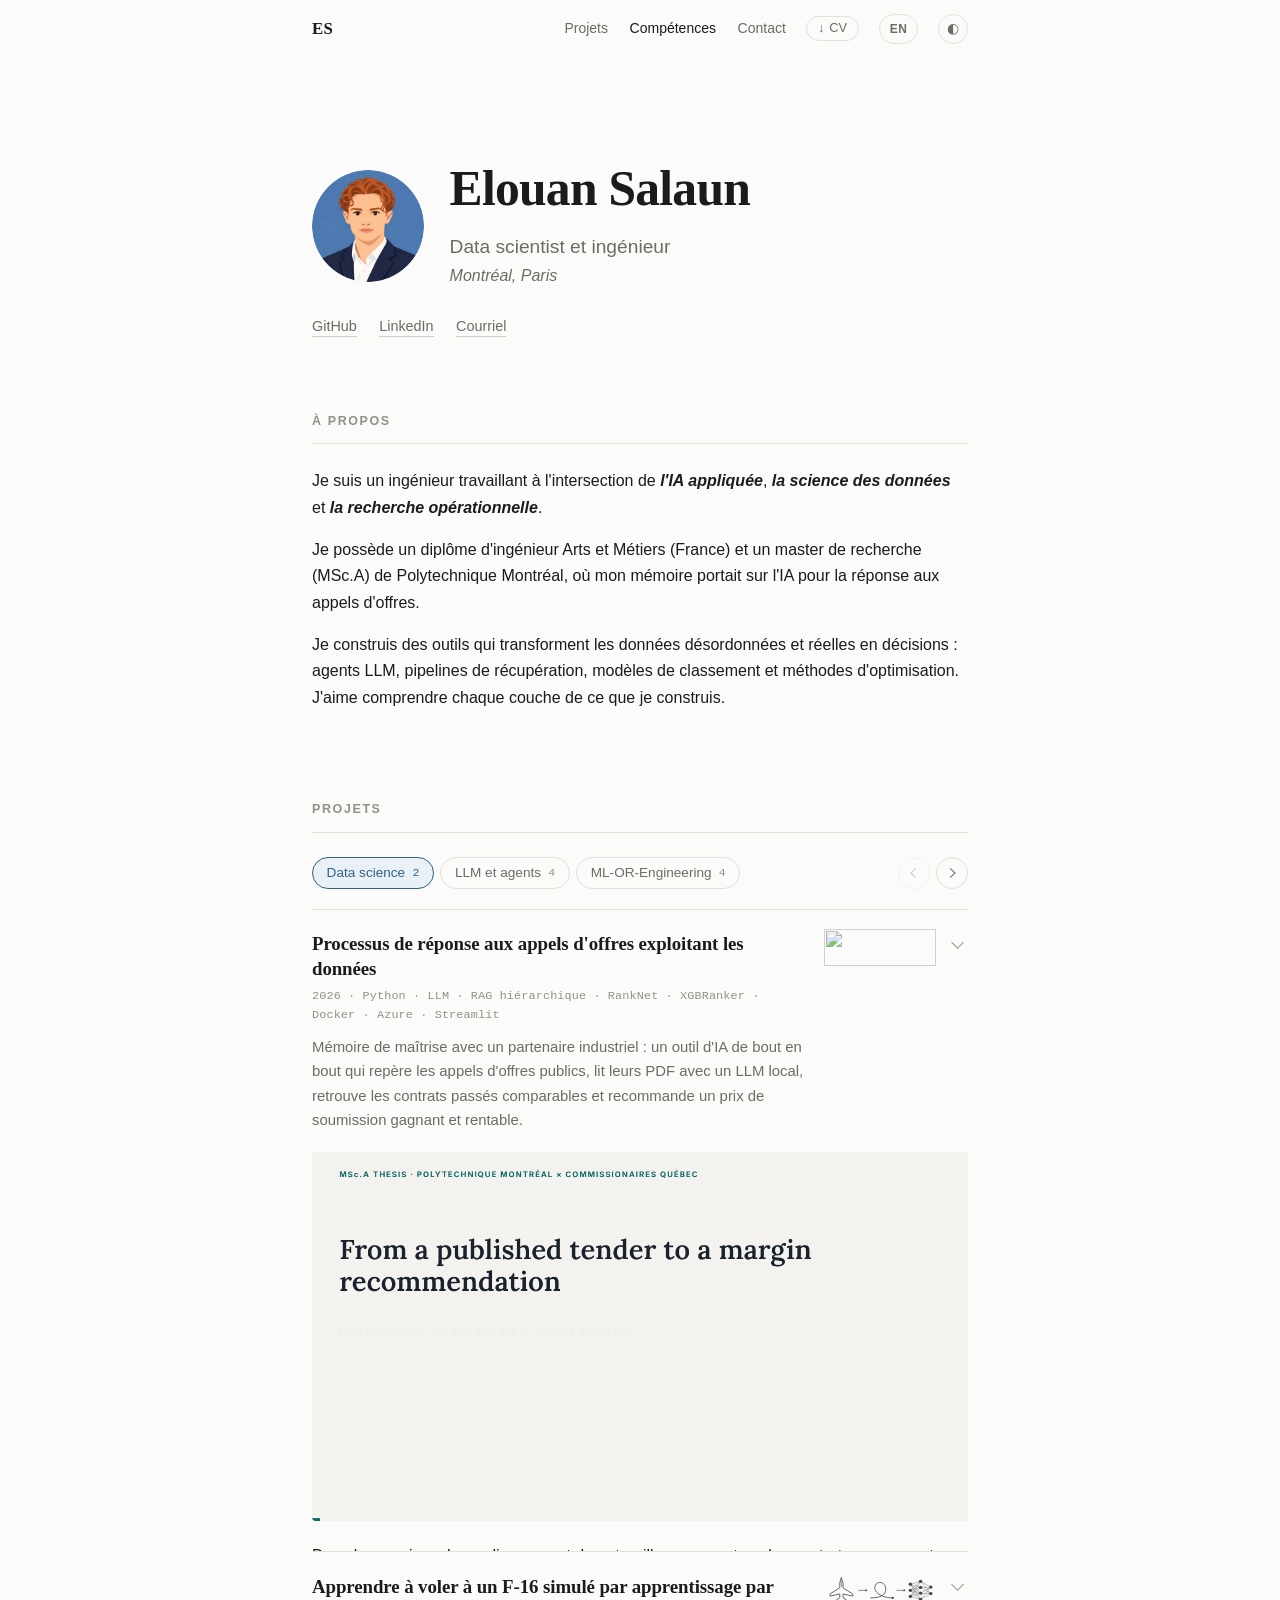
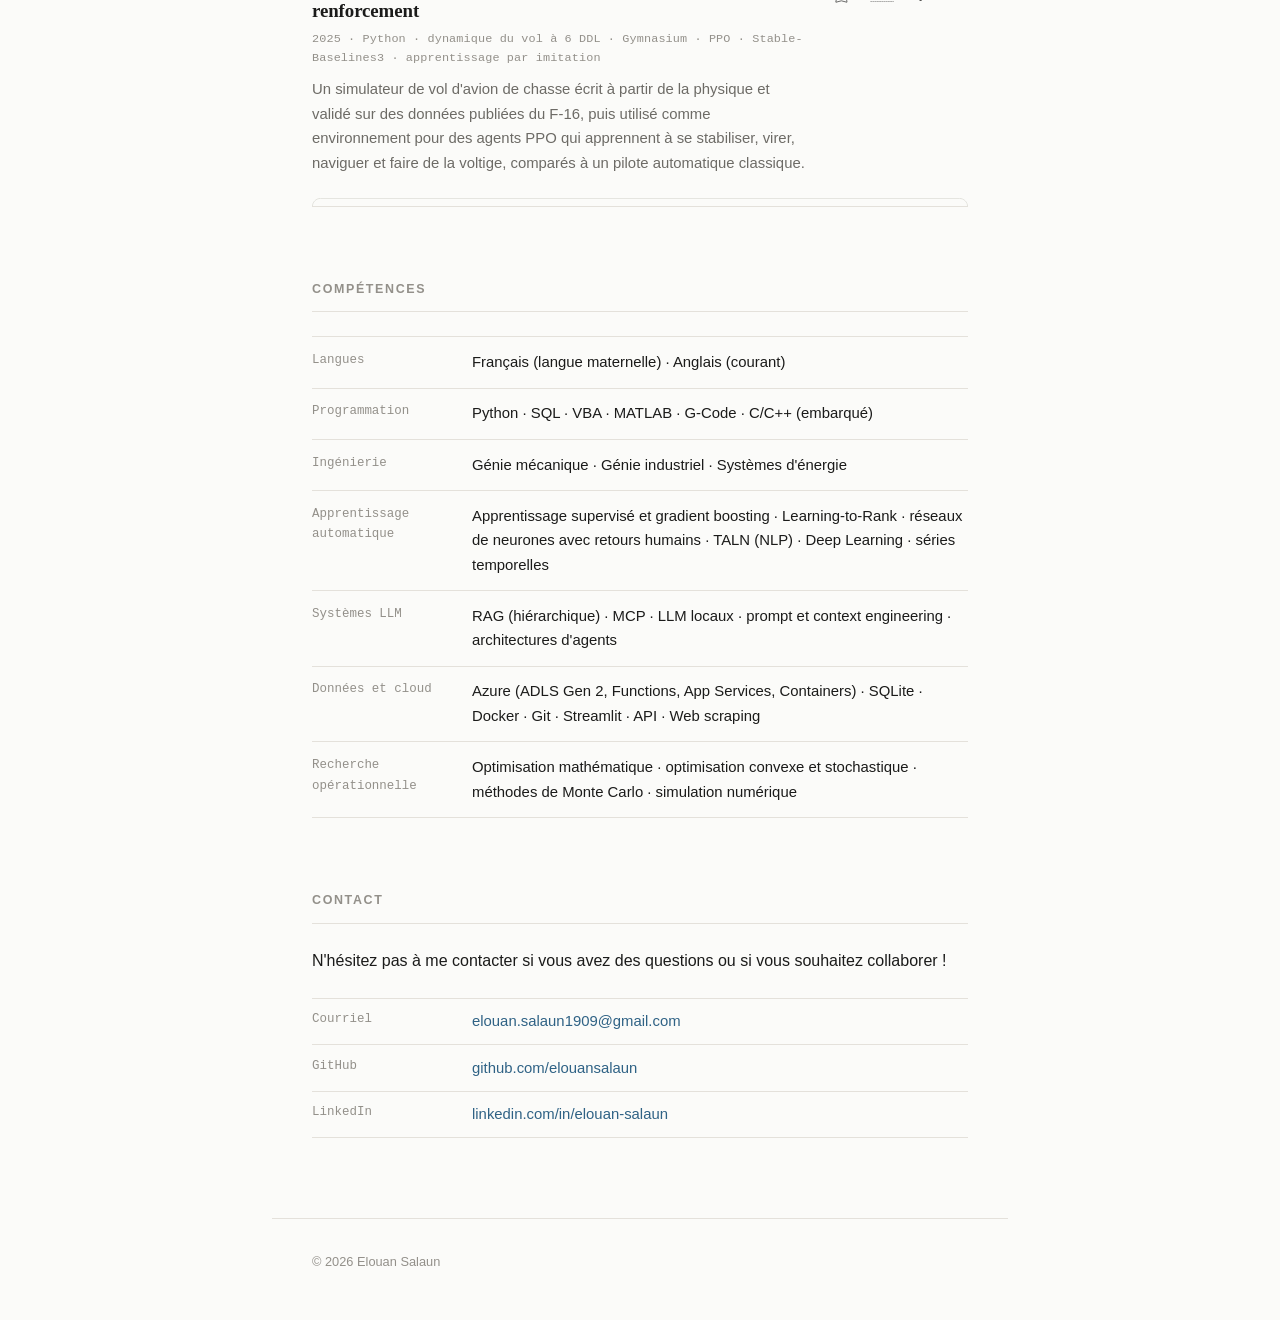
==== fr/index.html @ fec5c511 "refix visual change" ====
<!DOCTYPE html>
<html lang="fr">
<head>
<meta charset="UTF-8">
<meta name="viewport" content="width=device-width, initial-scale=1.0">
<title>Elouan Salaun — Portfolio</title>
<meta name="description" content="Portfolio d'Elouan Salaun — projets en science des données, apprentissage automatique et recherche appliquée.">
<link rel="alternate" hreflang="en" href="../">
<link rel="alternate" hreflang="fr" href="./">

<link rel="icon" href="data:image/svg+xml,<svg xmlns='http://www.w3.org/2000/svg' viewBox='0 0 100 100'><rect width='100' height='100' rx='22' fill='%231b1b1a'/><text x='50' y='68' font-family='Georgia,serif' font-size='52' fill='%23fbfbfa' text-anchor='middle'>ES</text></svg>">

<link rel="preconnect" href="https://cdn.jsdelivr.net">
<link rel="stylesheet" href="https://cdn.jsdelivr.net/npm/katex@0.16.11/dist/katex.min.css" crossorigin="anonymous">
<link rel="stylesheet" href="../assets/style.css?v=5">

<script>
  /* Runs before paint: avoids a flash of the wrong theme or of open panels. */
  document.documentElement.classList.add('js');
  try {
    var t = localStorage.getItem('theme');
    if (t) document.documentElement.setAttribute('data-theme', t);
  } catch (e) {}
</script>
</head>

<body>
<a class="skip" href="#main">Aller au contenu</a>

<header class="site-header">
  <nav class="nav" aria-label="Principale">
    <a class="nav-home" href="#top">ES</a>
    <ul class="nav-links">
      <li><a href="#projects">Projets</a></li>
      <!-- <li><a href="#education">Formation</a></li> -->
      <li><a href="#skills">Compétences</a></li>
      <li><a href="#contact">Contact</a></li>
    </ul>
    <a class="cv-button" href="../assets/CV_SALAUN_FR.pdf" download title="Download CV (PDF)">
      <span aria-hidden="true">↓</span> CV
    </a> 
    <a class="lang-switch" href="../" hreflang="en" lang="en" title="English version">EN</a>
    <button id="theme-toggle" class="theme-toggle" type="button" aria-label="Changer de thème" title="Changer de thème">
      <span aria-hidden="true">◐</span>
    </button>
  </nav>
</header>

<main id="main">

  <!-- ============================================================
       INTRO
       ============================================================ -->
  <section id="top" class="intro">
    <div class="intro-head">
      <img class="avatar" src="../assets/img/memoji-320.webp" alt="" width="160" height="160" decoding="async">
      <div>
        <h1>Elouan Salaun</h1>
        <p class="tagline">Data scientist et ingénieur</p>
        <p class="tagline" style="font-style: italic; font-size: 16px;">Montréal, Paris</p>
      </div>
    </div>
    <ul class="intro-links">
      <li><a href="https://github.com/elouansalaun">GitHub</a></li>
      <li><a href="https://www.linkedin.com/in/elouan-salaun">LinkedIn</a></li>
      <li><a href="mailto:elouan.salaun1909@gmail.com">Courriel</a></li>
      <!-- 
      <li><a href="../assets/cv.pdf">CV</a></li> -->
    </ul>
  </section>

  <!-- ============================================================
       ABOUT
       ============================================================ -->
  <section id="about" class="section">
    <h2>À propos</h2>
    <p>Je suis un ingénieur travaillant à l'intersection de <b><i>l'IA appliquée</i></b>, <b><i>la science des données</i></b> et <b><i>la recherche opérationnelle</i></b>. </p>
    <p>Je possède un diplôme d'ingénieur Arts et Métiers (France) et un master de recherche (MSc.A) de Polytechnique Montréal, où mon mémoire portait sur l'IA pour la réponse aux appels d'offres.</p>
    <p>Je construis des outils qui transforment les données désordonnées et réelles en décisions : agents LLM, pipelines de récupération, modèles de classement et méthodes d'optimisation. J'aime comprendre chaque couche de ce que je construis. </p>
  </section>

  <!-- ============================================================
       PROJECTS  —  click a card to expand it
       ------------------------------------------------------------
       To add a project, copy one <article class="project"> block and
       change: the id, the button id, the aria-controls / aria-labelledby
       pair, and the content. Inside .panel-inner you can write anything:
       paragraphs, <figure> with images, inline SVG schemes, tables and
       LaTeX ( $$ ... $$ for display, \( ... \) inline ).
       ============================================================ -->
  <section id="projects" class="section">
    <h2>Projets</h2>

    <div class="cats">
      <div class="cat-bar">
        <div class="cat-tabs" role="tablist" aria-label="Catégories de projets">
          <button class="cat-tab" id="cat-data-tab" type="button" role="tab" aria-selected="true" aria-controls="cat-data">Data science <span class="cat-count">2</span></button>
          <button class="cat-tab" id="cat-llm-tab" type="button" role="tab" aria-selected="false" aria-controls="cat-llm">LLM et agents <span class="cat-count">4</span></button>
          <button class="cat-tab" id="cat-eng-tab" type="button" role="tab" aria-selected="false" aria-controls="cat-eng">ML-OR-Engineering <span class="cat-count">4</span></button>
        </div>
        <button class="cat-arrow cat-prev" type="button" aria-label="Catégorie précédente"><span aria-hidden="true"></span></button>
        <button class="cat-arrow cat-next" type="button" aria-label="Catégorie suivante"><span aria-hidden="true"></span></button>
      </div>

      <div class="cat-track">

        <!-- ==================== CATEGORY: DATA SCIENCE ==================== -->
        <div class="cat-slide" id="cat-data" role="tabpanel" aria-labelledby="cat-data-tab">
          <p class="cat-label">Data science</p>

          <!-- ---------- PROJECT 1 ---------- -->
          <article class="project" id="p-forecasting">
            <h3 class="project-heading">
              <button class="project-head" id="p-forecasting-btn" type="button"
                      aria-expanded="false" aria-controls="p-forecasting-panel">
                <span class="project-name">Processus de réponse aux appels d'offres exploitant les données</span>
                <span class="project-meta">2026 · Python · LLM · RAG hiérarchique · RankNet · XGBRanker · Docker · Azure · Streamlit</span>
                <span class="project-summary">Mémoire de maîtrise avec un partenaire industriel : un outil d'IA de bout en bout qui repère les appels d'offres publics, lit leurs PDF avec un LLM local, retrouve les contrats passés comparables et recommande un prix de soumission gagnant et rentable.</span>
                <img class="project-icon" src="../assets/img/icon_project_MSc.svg" alt="" aria-hidden="true">
                <span class="chevron" aria-hidden="true"></span>
              </button>
            </h3>

            <img class="project-preview" src="../assets/img/MSc/thesis_schematic.gif" alt="Schéma animé de l'outil de réponse aux appels d'offres du mémoire : les cinq modules — surveiller, lire, comparer, fixer le prix, afficher — autour d'une même base de données." width="1200" height="675" loading="lazy" decoding="async">

            <div class="panel" id="p-forecasting-panel" role="region" aria-labelledby="p-forecasting-btn">
              <div class="panel-inner">

                <div class="rk">

                  <div class="rk-top">
                    <p>Dans les services de gardiennage et de patrouille, presque tous les contrats se gagnent par appel d'offres public ; pourtant, les soumissions étaient chiffrées de mémoire alors que le marché publie presque tout ce qu'il faut pour faire mieux. Pour ma maîtrise à Polytechnique Montréal, avec une entreprise québécoise de premier plan en services de sécurité, j'ai conçu, développé et évalué un <strong>outil d'aide à la décision de bout en bout</strong> : il repère l'appel d'offres, lit son devis de 100 à 200 pages, retrouve les contrats passés comparables et recommande la marge la plus élevée qui permet encore de gagner.</p>
                  </div>

                  <div class="rk-sec">
                    <span class="rk-eyebrow">01 — Fonctionnement</span>
                    <div class="rk-col">
                      <h4>Cinq modules autour d'une base de données partagée</h4>
                      <p>Chaque module lit ou écrit dans une base unique couvrant janvier 2015 à mars 2026. Les modules sont enchaînés : une erreur d'extraction se propage jusqu'au prix recommandé, c'est pourquoi chacun est validé séparément.</p>
                    </div>

                    <div class="rk-blocks">
                      <div class="rk-block">
                        <div class="rk-nb">01</div>
                        <div>
                          <h5>Surveiller</h5>
                          <p>Extraire les données du système électronique d'appel d'offres du Québec (SEAO) et relier chaque nouvel appel d'offres à ses versions passées par résolution d'entités, pour repérer les renouvellements avant leur annonce.</p>
                        </div>
                      </div>
                      <div class="rk-block">
                        <div class="rk-nb">02</div>
                        <div>
                          <h5>Lire</h5>
                          <p>Un RAG hiérarchique et un LLM local transforment le PDF du devis en exigences structurées (uniformes, équipements, véhicules), puis en scores en dollars.</p>
                        </div>
                      </div>
                      <div class="rk-block">
                        <div class="rk-nb">03</div>
                        <div>
                          <h5>Comparer</h5>
                          <p>Un score de similarité dont les poids sont appris à partir d'environ 300 classements réalisés par un expert en soumissions.</p>
                        </div>
                      </div>
                      <div class="rk-block">
                        <div class="rk-nb">04</div>
                        <div>
                          <h5>Chiffrer</h5>
                          <p>Classer une grille de marges candidates au lieu d'en prédire une seule par régression, pour que le modèle optimise ce qui compte pour l'entreprise.</p>
                        </div>
                      </div>
                      <div class="rk-block">
                        <div class="rk-nb">05</div>
                        <div>
                          <h5>Afficher</h5>
                          <p>Une application Streamlit pour les responsables des soumissions : opportunités, analyse des contrats, profils des concurrents et marge recommandée.</p>
                        </div>
                      </div>
                    </div>

                    <figure>
                      <div class="rk-frame">
                        <svg viewBox="0 0 940 330" role="img" aria-label="Un PDF d'appel d'offres est analysé par PyMuPDF en une structure étiquetée, transformée en arbre de segments hiérarchiques, interrogée avec BM25 et un filtre hiérarchique, puis transmise avec un schéma JSON au modèle de langage Ministral, dont la sortie JSON est appariée à un dictionnaire de coûts avec spaCy pour produire des scores de ressources.">
                          <defs>
                            <marker id="tb-b" viewBox="0 0 10 10" refX="9" refY="5" markerWidth="7" markerHeight="7" orient="auto-start-reverse">
                              <path d="M0,0 L10,5 L0,10 z" fill="currentColor"/>
                            </marker>
                            <marker id="tb-bh" viewBox="0 0 10 10" refX="9" refY="5" markerWidth="7" markerHeight="7" orient="auto-start-reverse">
                              <path d="M0,0 L10,5 L0,10 z" fill="var(--hedge)"/>
                            </marker>
                          </defs>

                          <g font-family="IBM Plex Mono, monospace">
                            <rect x="10" y="86" width="150" height="60" rx="2" fill="none" stroke="currentColor" stroke-width="1.2" opacity=".9"/>
                            <text x="86" y="110" text-anchor="middle" fill="currentColor" font-size="11.5">PDF du devis</text>
                            <text x="86" y="128" text-anchor="middle" fill="currentColor" font-size="10" opacity=".65">clauses · addenda</text>

                            <rect x="170" y="86" width="175" height="60" rx="2" fill="none" stroke="currentColor" stroke-width="1.2"/>
                            <text x="258" y="110" text-anchor="middle" fill="currentColor" font-size="11.5">analyse PyMuPDF</text>
                            <text x="258" y="128" text-anchor="middle" fill="currentColor" font-size="10" opacity=".65">titres · listes · texte</text>
                          </g>

                          <!-- hierarchical chunk tree -->
                          <rect x="364" y="52" width="164" height="128" rx="3" fill="none" stroke="currentColor" stroke-width="1" stroke-dasharray="4 3" opacity=".55"/>
                          <text x="446" y="44" text-anchor="middle" font-family="Source Sans 3, sans-serif" font-size="11" fill="currentColor" opacity=".6">segments hiérarchiques</text>
                          <g stroke="currentColor" stroke-width="1.1" opacity=".5" fill="none">
                            <path d="M446,84 L404,112"/><path d="M446,84 L488,112"/>
                            <path d="M404,124 L382,152"/><path d="M404,124 L426,152"/>
                            <path d="M488,124 L488,152"/>
                          </g>
                          <g fill="currentColor">
                            <rect x="424" y="72" width="44" height="12" rx="2" opacity=".8"/>
                            <rect x="384" y="112" width="40" height="12" rx="2" opacity=".6"/>
                            <rect x="468" y="112" width="40" height="12" rx="2" opacity=".6"/>
                            <rect x="366" y="152" width="32" height="12" rx="2" opacity=".38"/>
                            <rect x="410" y="152" width="32" height="12" rx="2" opacity=".38"/>
                            <rect x="472" y="152" width="32" height="12" rx="2" opacity=".38"/>
                          </g>

                          <g font-family="IBM Plex Mono, monospace">
                            <rect x="560" y="80" width="164" height="72" rx="2" fill="none" stroke="currentColor" stroke-width="1.5"/>
                            <text x="642" y="104" text-anchor="middle" fill="currentColor" font-size="11.5">recherche BM25</text>
                            <text x="642" y="122" text-anchor="middle" fill="currentColor" font-size="10" opacity=".65">creuse + lexique sécurité</text>
                            <text x="642" y="138" text-anchor="middle" fill="currentColor" font-size="10" opacity=".65">filtre hiérarchique</text>

                            <rect x="756" y="80" width="164" height="72" rx="2" fill="none" stroke="currentColor" stroke-width="2"/>
                            <text x="838" y="104" text-anchor="middle" fill="currentColor" font-size="11.5">Ministral-3-14B</text>
                            <text x="838" y="122" text-anchor="middle" fill="currentColor" font-size="10" opacity=".65">règles d'extraction</text>
                            <text x="838" y="138" text-anchor="middle" fill="currentColor" font-size="10" opacity=".65">+ schéma JSON</text>
                          </g>

                          <g stroke="currentColor" stroke-width="1.4" fill="none" opacity=".6" marker-end="url(#tb-b)">
                            <line x1="160" y1="116" x2="170" y2="116"/>
                            <line x1="345" y1="116" x2="365" y2="116"/>
                            <line x1="528" y1="116" x2="556" y2="116"/>
                            <line x1="724" y1="116" x2="752" y2="116"/>
                          </g>
                          <text x="642" y="66" text-anchor="middle" font-family="Source Sans 3, sans-serif" font-size="10.5" fill="currentColor" opacity=".55">une requête par attribut</text>

                          <!-- output row, right to left -->
                          <g font-family="IBM Plex Mono, monospace">
                            <rect x="756" y="212" width="164" height="64" rx="2" fill="none" stroke="var(--hedge)" stroke-width="1.5"/>
                            <text x="838" y="236" text-anchor="middle" fill="var(--hedge)" font-size="11.5">fiche JSON</text>
                            <text x="838" y="254" text-anchor="middle" fill="var(--hedge)" font-size="10" opacity=".85">uniformes · équipements</text>
                            <text x="838" y="268" text-anchor="middle" fill="var(--hedge)" font-size="10" opacity=".85">véhicules</text>

                            <rect x="504" y="212" width="196" height="64" rx="2" fill="none" stroke="var(--hedge)" stroke-width="1.2"/>
                            <text x="602" y="236" text-anchor="middle" fill="var(--hedge)" font-size="11.5">dictionnaire de coûts</text>
                            <text x="602" y="254" text-anchor="middle" fill="var(--hedge)" font-size="10" opacity=".85">spaCy exact / partiel</text>
                            <text x="602" y="268" text-anchor="middle" fill="var(--hedge)" font-size="10" opacity=".85">appariement d'entités</text>

                            <rect x="252" y="212" width="196" height="64" rx="2" fill="none" stroke="var(--hedge)" stroke-width="2.2"/>
                            <text x="350" y="240" text-anchor="middle" fill="var(--hedge)" font-size="12">scores de ressources</text>
                            <text x="350" y="260" text-anchor="middle" fill="var(--hedge)" font-size="10" opacity=".85">$ par catégorie, par contrat</text>
                          </g>
                          <g stroke="var(--hedge)" stroke-width="1.5" fill="none" marker-end="url(#tb-bh)">
                            <path d="M838,152 L838,208"/>
                            <line x1="752" y1="244" x2="704" y2="244"/>
                            <line x1="500" y1="244" x2="452" y2="244"/>
                          </g>
                          <text x="252" y="300" font-family="Source Sans 3, sans-serif" font-size="11" fill="currentColor" opacity=".55">→ devient une variable d'entrée des modules 3 et 4</text>
                        </svg>
                      </div>
                      <figcaption><b>Le pipeline d'extraction (module 2).</b> La structure du document est conservée lors de la segmentation, la recherche est lexicale et spécialisée, et le LLM répond dans un schéma JSON fixe ; un dictionnaire de coûts transforme ensuite le texte en nombres comparables.</figcaption>
                    </figure>
                  </div>

                  <div class="rk-sec">
                    <span class="rk-eyebrow">02 — Compétences</span>
                    <ul class="rk-plain">
                      <li><b>LLM et RAG.</b> Recherche hiérarchique dans des PDF de contrats : analyse de la mise en page avec PyMuPDF, segmentation par section, BM25 avec un vocabulaire propre à la sécurité, et extraction JSON contrainte par schéma par un LLM quantifié <em>local</em> (Ministral-3-14B), pour que les documents confidentiels ne quittent jamais l'entreprise.</li>
                      <li><b>Apprentissage à partir de retours humains.</b> Un petit réseau de neurones entraîné avec une perte par paires RankNet sur des classements d'experts, pour apprendre ce que signifie « contrat comparable ».</li>
                      <li><b>Learning to Rank.</b> La fixation du prix reformulée comme le classement de marges candidates avec XGBRanker (objectif par paires, NDCG), mieux adapté que la régression à une perte métier asymétrique et à un petit volume de données.</li>
                      <li><b>TALN et résolution d'entités.</b> Appariement spaCy avec un dictionnaire de coûts ; Levenshtein et SequenceMatcher pour relier des contrats rédigés différemment à chaque fois.</li>
                      <li><b>Ingénierie des données et déploiement.</b> Extraction web avec Selenium, une base de données partagée, Streamlit, Docker sur Azure (ADLS Gen2).</li>
                      <li><b>Recherche appliquée.</b> Design Research Methodology, refonte des processus en BPMN avec les responsables des soumissions du partenaire, évaluation chronologique sans fuite de données.</li>
                    </ul>
                  </div>

                  <div class="rk-sec">
                    <span class="rk-eyebrow">03 — Résultats</span>
                    <ul class="rk-plain">
                      <li><b>87 % de précision / 98 % de rappel</b> pour l'extraction RAG, sur 50 contrats annotés.</li>
                      <li><b>92 % de concordance</b> pour relier 60 appels d'offres de 2025 à leurs contrats passés.</li>
                      <li><b>Taux de victoire de 40 % contre 15 %</b> pour les prix fixés par l'entreprise, et <b>3,52 M$ contre 2,17 M$</b> de gains projetés (+62 %), en leave-one-out chronologique sur 54 appels d'offres.</li>
                      <li>Sur une seconde série de 57 appels d'offres, classé <b>premier dans 59 %</b> des cas et dans le <b>top trois dans 83 %</b>.</li>
                    </ul>

                    <figure>
                      <div class="rk-frame">
                        <svg viewBox="0 0 940 330" role="img" aria-label="Deux panneaux de barres pour les mêmes cinq modèles. En taux de victoire, la régression et le modèle learning-to-rank atteignent tous deux 40 % contre 15 % pour la référence du secteur. En gains projetés, le modèle learning-to-rank atteint 3,52 millions de dollars, bien au-dessus de la régression à 1,59 et de la référence du secteur à 2,17.">
                          <g stroke="currentColor" opacity=".12" stroke-width="1">
                            <line x1="227.8" y1="56" x2="227.8" y2="292"/>
                            <line x1="285.6" y1="56" x2="285.6" y2="292"/>
                            <line x1="343.3" y1="56" x2="343.3" y2="292"/>
                            <line x1="401.1" y1="56" x2="401.1" y2="292"/>
                            <line x1="655.0" y1="56" x2="655.0" y2="292"/>
                            <line x1="730.0" y1="56" x2="730.0" y2="292"/>
                            <line x1="805.0" y1="56" x2="805.0" y2="292"/>
                          </g>
                          <line x1="170" y1="56" x2="170" y2="292" stroke="currentColor" opacity=".45" stroke-width="1.2"/>
                          <line x1="580" y1="56" x2="580" y2="292" stroke="currentColor" opacity=".45" stroke-width="1.2"/>

                          <g font-family="Source Sans 3, sans-serif" font-size="12" fill="currentColor" opacity=".7">
                            <text x="170" y="40">taux de victoire</text>
                            <text x="580" y="40">gains projetés, M$ sur la période de test</text>
                          </g>

                          <text x="150" y="77" text-anchor="end" font-family="Source Sans 3, sans-serif" font-size="12" fill="currentColor" font-weight="400">Référence du secteur</text>
                            <rect x="170" y="62" width="86.7" height="22" rx="2" fill="currentColor" opacity=".38"/>
                            <text x="264.7" y="77" font-family="IBM Plex Mono, monospace" font-size="11" fill="currentColor" opacity=".8">15 %</text>
                            <rect x="580" y="62" width="162.8" height="22" rx="2" fill="currentColor" opacity=".38"/>
                            <text x="750.8" y="77" font-family="IBM Plex Mono, monospace" font-size="11" fill="currentColor" opacity=".8">2,17</text>
                            <text x="150" y="125" text-anchor="end" font-family="Source Sans 3, sans-serif" font-size="12" fill="currentColor" font-weight="400">Gates / Friedman</text>
                            <rect x="170" y="110" width="98.2" height="22" rx="2" fill="currentColor" opacity=".38"/>
                            <text x="276.2" y="125" font-family="IBM Plex Mono, monospace" font-size="11" fill="currentColor" opacity=".8">17 %</text>
                            <rect x="580" y="110" width="54.0" height="22" rx="2" fill="currentColor" opacity=".38"/>
                            <text x="642.0" y="125" font-family="IBM Plex Mono, monospace" font-size="11" fill="currentColor" opacity=".8">0,72</text>
                            <text x="150" y="173" text-anchor="end" font-family="Source Sans 3, sans-serif" font-size="12" fill="currentColor" font-weight="400">Moyennes</text>
                            <rect x="170" y="158" width="144.4" height="22" rx="2" fill="currentColor" opacity=".38"/>
                            <text x="322.4" y="173" font-family="IBM Plex Mono, monospace" font-size="11" fill="currentColor" opacity=".8">25 %</text>
                            <rect x="580" y="158" width="112.5" height="22" rx="2" fill="currentColor" opacity=".38"/>
                            <text x="700.5" y="173" font-family="IBM Plex Mono, monospace" font-size="11" fill="currentColor" opacity=".8">1,50</text>
                            <text x="150" y="221" text-anchor="end" font-family="Source Sans 3, sans-serif" font-size="12" fill="currentColor" font-weight="400">Régression</text>
                            <rect x="170" y="206" width="231.1" height="22" rx="2" fill="currentColor" opacity=".38"/>
                            <text x="409.1" y="221" font-family="IBM Plex Mono, monospace" font-size="11" fill="currentColor" opacity=".8">40 %</text>
                            <rect x="580" y="206" width="119.2" height="22" rx="2" fill="currentColor" opacity=".38"/>
                            <text x="707.2" y="221" font-family="IBM Plex Mono, monospace" font-size="11" fill="currentColor" opacity=".8">1,59</text>
                            <text x="150" y="269" text-anchor="end" font-family="Source Sans 3, sans-serif" font-size="12" fill="currentColor" font-weight="600">LTR (ce travail)</text>
                            <rect x="170" y="254" width="231.1" height="22" rx="2" fill="var(--hedge)" opacity="1"/>
                            <text x="409.1" y="269" font-family="IBM Plex Mono, monospace" font-size="11" fill="currentColor" opacity=".8">40 %</text>
                            <rect x="580" y="254" width="264.0" height="22" rx="2" fill="var(--hedge)" opacity="1"/>
                            <text x="852.0" y="269" font-family="IBM Plex Mono, monospace" font-size="11" fill="currentColor" opacity=".8">3,52</text>

                          <g font-family="IBM Plex Mono, monospace" font-size="10.5" fill="currentColor" opacity=".6">
                            <text x="170.0" y="308" text-anchor="middle">0 %</text>
                            <text x="227.8" y="308" text-anchor="middle">10 %</text>
                            <text x="285.6" y="308" text-anchor="middle">20 %</text>
                            <text x="343.3" y="308" text-anchor="middle">30 %</text>
                            <text x="401.1" y="308" text-anchor="middle">40 %</text>
                            <text x="580.0" y="308" text-anchor="middle">0</text>
                            <text x="655.0" y="308" text-anchor="middle">1</text>
                            <text x="730.0" y="308" text-anchor="middle">2</text>
                            <text x="805.0" y="308" text-anchor="middle">3</text>
                          </g>
                        </svg>
                      </div>
                      <figcaption><b>Même taux de victoire, deux fois plus d'argent.</b> La régression gagne aussi souvent que le modèle de classement, mais minimiser l'erreur tire chaque soumission vers le bas ; le classement préserve la marge.</figcaption>
                    </figure>

                    <div class="rk-shots">
                      <figure>
                        <div class="rk-frame rk-frame--img">
                          <img src="../assets/img/MSc/Page1_MSC.svg" alt="Vue de surveillance de l'application Streamlit : un tableau des avis d'appel d'offres SEAO en cours avec le donneur d'ouvrage, la date de clôture, la région, la durée, le dernier montant adjugé et le concurrent sortant, un avis sélectionné avec un bouton pour lancer son analyse et, en dessous, un tableau des renouvellements à venir filtré par un curseur d'horizon." width="1558" height="1449" loading="lazy" decoding="async">
                        </div>
                        <figcaption><b>Surveillance.</b> Appels d'offres en cours et renouvellements à venir ; un clic ouvre l'analyse.</figcaption>
                      </figure>
                      <figure>
                        <div class="rk-frame rk-frame--img">
                          <img src="../assets/img/MSc/Page2_MSC.svg" alt="Vue contrat de l'application Streamlit, en trois panneaux : les contrats passés correspondants avec l'analyse des soumissions de chaque soumissionnaire et leurs marges, les dix contrats les plus similaires retrouvés par le module de similarité, et une analyse générale avec des graphiques des marges du marché, le profil des concurrents par participation et taux de victoire, et la marge recommandée." width="1948" height="2154" loading="lazy" decoding="async">
                        </div>
                        <figcaption><b>Analyse de contrat.</b> Versions passées, contrats similaires et vue du marché aboutissant à une marge recommandée.</figcaption>
                      </figure>
                    </div>
                  </div>

                  <p class="rk-foot">Publié sous la référence E. Salaun, M. Belmouadden, R. Pellerin, A. Neumann, C. Vasseur, « Leveraging artificial intelligence and strategic data for tender response processes », CENTERIS 2026, <em>Procedia Computer Science</em>, Elsevier. Polytechnique Montréal et CIRRELT, avec les Commissionnaires du Québec ; financé par Mitacs. Les résultats sont rétrospectifs et portent sur un petit jeu de données, et chaque recommandation est revue par un expert. Les données contractuelles sont confidentielles ; les figures ont été redessinées pour cette page.</p>

                </div>

                <p class="project-links">
                  <a href="https://github.com/elouansalaun/MSc.A_Integrating_AI_to_tender_response_process">Résumé et mémoire complet ↗</a>
                </p>

              </div>
            </div>
          </article>

          <!-- ---------- PROJECT: JET FIGHTER ---------- -->
          <article class="project" id="p-jetfighter">
            <h3 class="project-heading">
              <button class="project-head" id="p-jetfighter-btn" type="button"
                      aria-expanded="false" aria-controls="p-jetfighter-panel">
                <span class="project-name">Apprendre à voler à un F-16 simulé par apprentissage par renforcement</span>
                <span class="project-meta">2025 · Python · dynamique du vol à 6 DDL · Gymnasium · PPO · Stable-Baselines3 · apprentissage par imitation</span>
                <span class="project-summary">Un simulateur de vol d'avion de chasse écrit à partir de la physique et validé sur des données publiées du F-16, puis utilisé comme environnement pour des agents PPO qui apprennent à se stabiliser, virer, naviguer et faire de la voltige, comparés à un pilote automatique classique.</span>
                <img class="project-icon" src="../assets/img/icon_project_jet.svg" alt="" aria-hidden="true">
                <span class="chevron" aria-hidden="true"></span>
              </button>
            </h3>

            <div class="panel" id="p-jetfighter-panel" role="region" aria-labelledby="p-jetfighter-btn">
              <div class="panel-inner">

                <div class="rk">

                  <img class="rk-resume" src="../assets/img/JetFighter/resume_jetfighter-sim-rl.svg" alt="Résumé du projet d'avion de chasse" width="800" height="600" loading="lazy" decoding="async">

                  <div class="rk-top">
                    <p>Un agent qui apprend par essais et erreurs peut-il piloter un avion de chasse aussi bien qu'un pilote automatique réglé à la main ? Un agent entraîné sur une physique fausse apprend à en exploiter les bogues ; le projet est donc divisé en deux : <a href="https://github.com/elouansalaun/jetfighter-sim">jetfighter-sim</a>, un simulateur de vol de F-16 écrit à partir de la physique et validé sur des données publiées, et <a href="https://github.com/elouansalaun/jetfighter-rl">jetfighter-rl</a>, qui le transforme en environnement d'apprentissage par renforcement et entraîne des agents sur un curriculum de manœuvres, chacune évaluée face au pilote automatique classique.</p>
                  </div>

                  <div class="rk-sec">
                    <span class="rk-eyebrow">01 — Fonctionnement</span>
                    <div class="rk-col">
                      <h4>Un curriculum, du plus simple au plus réaliste</h4>
                      <p>L'agent pilote d'abord à travers les commandes de vol électriques (il commande le facteur de charge, le taux de roulis et la poussée) sur un avion simplifié et rapide à simuler, puis sur le modèle complet de corps rigide, et enfin actionne lui-même les gouvernes. Chaque tâche définit ses propres observations, ses termes de récompense et son critère de réussite.</p>
                    </div>

                    <div class="rk-tablewrap">
                      <table class="rk-prose">
                        <thead>
                          <tr><th>Tâche</th><th>Critère de réussite</th></tr>
                        </thead>
                        <tbody>
                          <tr><td>Revenir ailes à plat depuis une attitude inhabituelle</td><td>à plat en moins de 10 s</td></tr>
                          <tr><td>Atteindre un cap, une altitude et une vitesse</td><td>à 30 m / 3° / 5 m/s près, dépassement limité</td></tr>
                          <tr><td>Virer au meilleur taux soutenable</td><td>≥ 90 % de l'optimum, sans perte d'énergie</td></tr>
                          <tr><td>Passer par 4 points de cheminement 3D aléatoires</td><td>les 4 atteints</td></tr>
                          <tr><td>Looping, tonneau, Immelmann, Split-S</td><td>figure accomplie, bon cap de sortie</td></tr>
                        </tbody>
                      </table>
                    </div>
                  </div>

                  <div class="rk-sec">
                    <span class="rk-eyebrow">02 — Compétences</span>
                    <ul class="rk-plain">
                      <li><b>Apprentissage par renforcement.</b> PPO (Stable-Baselines3, PyTorch) sur un environnement Gymnasium sur mesure, avec apprentissage par curriculum et façonnage de la récompense à partir de termes nommés et journalisés séparément.</li>
                      <li><b>Apprentissage par imitation.</b> Clonage comportemental avec bruit DART et préchauffage du critique, nécessaire là où le RL pur ne trouve jamais une manœuvre de 20 secondes comme un looping.</li>
                      <li><b>Apprentissage par transfert.</b> Les politiques entraînées sur l'avion simplifié sont copiées dans le modèle complet puis affinées (20 % → 100 % de réussite).</li>
                      <li><b>Conception d'environnement.</b> Des observations sans discontinuités (direction de la gravité au lieu des angles d'Euler), une action neutre qui maintient la trajectoire, et trois horloges par pas (physique à 100 Hz, commandes de vol électriques à 50 Hz, agent à 10 Hz).</li>
                      <li><b>Simulation et commande.</b> Corps rigide à 6 DDL sur des données de soufflerie de la NASA, quaternions et RK4, commandes de vol électriques à gains séquencés, pilote automatique en cascade, LQR ; 596 tests par rapport à des solutions analytiques et à des données publiées du F-16.</li>
                    </ul>
                  </div>

                  <div class="rk-sec">
                    <span class="rk-eyebrow">03 — Résultats</span>
                    <ul class="rk-plain">
                      <li>Avec les commandes de vol électriques, les agents <b>égalent ou dépassent le pilote automatique sur les 5 tâches</b>, jusqu'à 61 % de retour en plus, avec 90 à 100 % de réussite ; un parcours de 4 points de cheminement est effectué en <b>79 s contre 135 s</b>.</li>
                      <li>Voltige apprise par imitation puis par PPO : <b>100 % de réussite</b>, légèrement mieux que le pilote scripté dont elle a été apprise.</li>
                      <li>Sans commandes de vol électriques, en actionnant directement les gouvernes : 90 à 100 % de réussite sans sortie du domaine de vol, à 72–84 % du retour des agents qui passent par les commandes de vol électriques.</li>
                    </ul>

                    <figure>
                      <div class="rk-frame rk-frame--img">
                        <img src="../assets/img/JetFighter/agents_vs_reference.png" alt="Diagramme en barres horizontales du retour des agents rapporté à la politique de référence, pour cinq tâches et trois types d'agents. Hiérarchique 3 DDL : 117, 142, 106, 124 et 101 %. Hiérarchique 6 DDL : 116, 135, 161 et 118 %, aucun résultat valide en voltige. Gouvernes directes 6 DDL : 99, 98, 136, 98 et 100 %." width="1002" height="562" loading="lazy" decoding="async">
                      </div>
                      <figcaption><b>Retour rapporté à la référence, une graine par agent.</b> 100 % signifie égaler le pilote automatique ou le pilote scripté sur les mêmes épisodes d'évaluation. L'agent de voltige hiérarchique 6 DDL a été entraîné avant la correction d'un reward hack ; il n'est pas présenté.</figcaption>
                    </figure>

                    <div class="rk-shots">
                      <figure>
                        <div class="rk-frame rk-frame--img">
                          <img src="../assets/img/JetFighter/waypoints_agent_vs_autopilot.png" alt="Trace au sol et profil d'altitude d'un parcours de quatre points de cheminement effectué par l'agent PPO et par le pilote automatique : les traces se superposent presque, mais l'agent atteint le dernier point en 79 secondes contre 135 pour le pilote automatique." width="1442" height="540" loading="lazy" decoding="async">
                        </div>
                        <figcaption><b>Même parcours, même avion.</b> L'agent anticipe chaque virage et échange librement de l'altitude ; le pilote automatique vise un point de cheminement à la fois.</figcaption>
                      </figure>
                      <figure>
                        <div class="rk-frame rk-frame--img">
                          <img src="../assets/img/JetFighter/aerobatics_imitation.png" alt="Vues de côté de quatre figures de voltige (looping, tonneau, Immelmann et Split-S), chacune effectuée par la politique neuronale clonée et par le pilote scripté ; les deux trajectoires sont presque superposées et les huit sont marquées comme réussies." width="1662" height="408" loading="lazy" decoding="async">
                        </div>
                        <figcaption><b>Un réseau qui n'a jamais été récompensé, en pleine voltige.</b> Looping, tonneau, Immelmann et Split-S par la politique clonée, face au pilote scripté dont elle a appris.</figcaption>
                      </figure>
                    </div>

                    <div class="rk-note rk-warn">
                      <span class="rk-eyebrow">Cinq reward hacks, aucun visible sur les courbes d'apprentissage</span>
                      <p>En rejouant les vols, on a vu des agents virer 2,5 fois plus vite que l'optimum dans une spirale descendante qui perdait 3 km, simuler un looping par un tortillement de 6 secondes, ou s'écraser tôt pour ne plus payer de pénalités. Chaque cas a été corrigé dans la récompense ; c'est pourquoi les vols ont été vérifiés visuellement, et pas seulement sur les métriques.</p>
                    </div>
                  </div>

                  <p class="rk-foot">Projet personnel. Les résultats correspondent au meilleur modèle évalué de chaque expérience, sur une seule graine ; davantage de graines est la prochaine étape évidente.</p>

                </div>

                <p class="project-links">
                  <a href="https://github.com/elouansalaun/jetfighter-sim">Dépôt du simulateur ↗</a>
                  <a href="https://github.com/elouansalaun/jetfighter-rl">Dépôt RL ↗</a>
                </p>

              </div>
            </div>
          </article>
        </div>

        <!-- ==================== CATEGORY: LLM ET AGENTS ==================== -->
        <div class="cat-slide" id="cat-llm" role="tabpanel" aria-labelledby="cat-llm-tab">
          <p class="cat-label">LLM et agents</p>

          <!-- ---------- PROJECT: FROM NEURON TO AGI ---------- -->
          <article class="project" id="p-neuron-agi">
            <h3 class="project-heading">
              <button class="project-head" id="p-neuron-agi-btn" type="button"
                      aria-expanded="false" aria-controls="p-neuron-agi-panel">
                <span class="project-name">Du neurone à l'AGI : deep learning, LLM et agents construits de zéro</span>
                <span class="project-meta">2026 · Python · NumPy · PyTorch · Transformers · LoRA · DPO · GRPO · PPO · RAG · MCP</span>
                <span class="project-summary">27 notebooks qui retracent le chemin d'un simple perceptron jusqu'à un GPT, un chatbot, un modèle de raisonnement et un agent de programmation. Chaque brique est écrite à la main, vérifiée par rapport à la bibliothèque de référence, et seulement ensuite réutilisée, le tout sur un ordinateur portable.</span>
                <img class="project-icon" src="../assets/img/icon_project_neuron_agi.svg" alt="" aria-hidden="true">
                <span class="chevron" aria-hidden="true"></span>
              </button>
            </h3>

            <img class="project-preview" src="../assets/img/NeuronAGI/from_neuron_to_agi_overview.gif" alt="Aperçu animé du projet Du neurone à l'AGI : du neurone seul au deep learning, à GPT, à l'apprentissage par renforcement et aux agents." width="1200" height="675" loading="lazy" decoding="async">

            <div class="panel" id="p-neuron-agi-panel" role="region" aria-labelledby="p-neuron-agi-btn">
              <div class="panel-inner">

                <div class="rk">

                  <div class="rk-top">
                    <p>Les mêmes quelques principes (une somme pondérée, la dérivation en chaîne, l'attention, une fonction de perte, une boucle de rétroaction) suffisent pour aller du premier neurone artificiel aux agents fondés sur les modèles de langage d'aujourd'hui. Ce projet le démontre en <strong>construisant chaque étape à la main</strong>, dans 27 notebooks qui ajoutent chacun une idée, l'implémentent, la vérifient par rapport à une bibliothèque de référence et seulement ensuite utilisent cette bibliothèque. Tout tourne sur un MacBook Air M5, et chaque notebook est enregistré avec ses sorties : on peut donc le lire sur GitHub sans rien exécuter.</p>

                    <div class="rk-facts">
                      <div class="rk-fact"><b>1,93</b><span>perte sur TinyStories d'un GPT de 18 M de paramètres entraîné en 14 min, contre 2,63 pour GPT-2</span></div>
                      <div class="rk-fact"><b>3,2 → 91,5 %</b><span>multiplication à 3 chiffres × 2 chiffres, même petit Transformer, sans puis avec chaîne de pensée</span></div>
                      <div class="rk-fact"><b>4 → 6 sur 8</b><span>bogues corrigés par un agent de programmation une fois que le harnais exécute les tests au lieu de faire confiance au modèle</span></div>
                    </div>
                  </div>

                  <div class="rk-sec">
                    <span class="rk-eyebrow">01 — Fonctionnement</span>
                    <div class="rk-col">
                      <h4>Le construire, le vérifier, puis utiliser la bibliothèque</h4>
                      <p>La rétropropagation est dérivée à la main avant d'écrire un moteur autograd ; ce moteur est vérifié par rapport à PyTorch avant d'utiliser PyTorch. L'attention vient avant <code>nn.MultiheadAttention</code>, un GPT avant celui de Hugging Face, LoRA avant <code>peft</code>, PPO avant toute bibliothèque de RL, une boucle d'agent avant tout framework et un serveur MCP avant le SDK officiel. Les modules suivants importent les précédents : l'agent de programmation du module 24 s'appuie sur la boucle d'agent du 22, qui réutilise le gabarit de conversation du 19, lequel affine le GPT du 14.</p>
                    </div>

                    <div class="rk-blocks">
                      <div class="rk-block">
                        <div class="rk-nb">00 – 07</div>
                        <div>
                          <h5>Comment les réseaux apprennent</h5>
                          <p>Un vérificateur de gradient numérique, le perceptron et la raison pour laquelle XOR le met en échec, une régression softmax sur MNIST en NumPy pur, un MLP dérivé à la main, un moteur autograd scalaire puis tensoriel, les optimiseurs de SGD à AdamW, et un petit ResNet sur CIFAR-10.</p>
                        </div>
                      </div>
                      <div class="rk-block">
                        <div class="rk-nb">08 – 16</div>
                        <div>
                          <h5>Langage et Transformers</h5>
                          <p>Les n-grammes et la perplexité, word2vec, les LSTM, l'attention, un tokenizer BPE comparé à celui de GPT-2, un Transformer jusqu'à RoPE, un GPT qui charge les poids GPT-2 d'OpenAI, un balayage de lois d'échelle, un cache KV, un mélange d'experts, ainsi qu'un petit ViT et un petit CLIP.</p>
                        </div>
                      </div>
                      <div class="rk-block">
                        <div class="rk-nb">17 – 21</div>
                        <div>
                          <h5>Apprentissage par renforcement et post-entraînement</h5>
                          <p>Q-learning, DQN, REINFORCE et PPO jusqu'à LunarLander ; puis GPT-2 affiné en chatbot (entièrement et avec LoRA), un modèle de récompense, best-of-N et DPO, et GRPO avec des récompenses vérifiables sur de l'arithmétique.</p>
                        </div>
                      </div>
                      <div class="rk-block">
                        <div class="rk-nb">22 – 26</div>
                        <div>
                          <h5>Les agents et la route vers l'AGI</h5>
                          <p>Une boucle d'agent qui utilise des outils, sans framework, une recherche BM25 et par embeddings dans les notebooks du projet lui-même, un agent de programmation et MCP construits de zéro, un harnais d'évaluation, un test de complaisance, un autoencodeur parcimonieux, et des problèmes ouverts mesurés (apprentissage continu, ARC).</p>
                        </div>
                      </div>
                    </div>
                  </div>

                  <div class="rk-sec">
                    <span class="rk-eyebrow">02 — Compétences</span>
                    <ul class="rk-plain">
                      <li><b>Fondamentaux du deep learning.</b> Rétropropagation, initialisation, normalisation, connexions résiduelles et optimiseurs implémentés à la main et vérifiés avec un vérificateur de gradient.</li>
                      <li><b>Transformers et LLM.</b> Un GPT écrit de zéro qui reproduit les logits du GPT-2 de Hugging Face, ainsi que les lois d'échelle, la précision mixte, un cache KV et le softmax en ligne de FlashAttention.</li>
                      <li><b>Post-entraînement.</b> SFT, LoRA, modèles de récompense, DPO et GRPO, sur des modèles assez petits pour être entraînés sur un ordinateur portable.</li>
                      <li><b>Apprentissage par renforcement.</b> Itération sur les valeurs, DQN, REINFORCE, GAE et PPO, avec les ablations qui montrent à quoi sert chaque ingrédient.</li>
                      <li><b>Agents LLM.</b> Appel de fonctions, RAG, mémoire à long terme, un agent de programmation ainsi qu'un client et un serveur MCP, sur un modèle ouvert de 4 milliards de paramètres (Qwen3-4B).</li>
                      <li><b>Évaluation et interprétabilité.</b> Un harnais de benchmark avec intervalles de confiance, des tests de reward hacking et de complaisance, et un autoencodeur parcimonieux sur notre propre GPT.</li>
                    </ul>
                  </div>

                  <div class="rk-sec">
                    <span class="rk-eyebrow">03 — Résultats</span>
                    <div class="rk-col">
                      <p>Chaque chiffre est mesuré dans les notebooks, sur un ordinateur portable. Les notebooks rapportent aussi ce qui n'a pas fonctionné, et pourquoi : DQN sans réseau cible, PPO sans clipping, GRPO avec un taux d'apprentissage trop élevé, des agents qui annoncent des corrections qu'ils n'ont jamais faites.</p>
                    </div>

                    <div class="rk-shots">
                      <figure>
                        <div class="rk-frame rk-frame--img">
                          <img src="../assets/img/NeuronAGI/scaling_tinystories.png" alt="Graphique log-log de la perte de validation en fonction du calcul d'entraînement pour six tailles de GPT, de 0,61 M à 7,97 M de paramètres, sur TinyStories ; les courbes forment une frontière ajustée par une droite en tirets, la perte étant proportionnelle au calcul à la puissance moins 0,175." width="718" height="472" loading="lazy" decoding="async">
                        </div>
                        <figcaption><b>Module 15, une loi d'échelle sur un portable.</b> Six tailles de GPT entraînées sur TinyStories ; la frontière optimale en calcul est une loi de puissance, L ∝ C<sup>−0,175</sup>, comme chez Kaplan et al.</figcaption>
                      </figure>
                      <figure>
                        <div class="rk-frame rk-frame--img">
                          <img src="../assets/img/NeuronAGI/ppo_vs_no_clip.png" alt="Deux panneaux sur CartPole, sur 100 000 pas d'environnement. À gauche, le retour : les exécutions PPO montent à 500 et y restent, tandis que les exécutions sans clipping s'effondrent à répétition. À droite, la divergence KL par itération en échelle logarithmique : PPO reste autour de 0,005, les exécutions sans clipping atteignent 0,1 à 1." width="1169" height="354" loading="lazy" decoding="async">
                        </div>
                        <figcaption><b>Module 18, pourquoi PPO écrête.</b> CartPole, 10 époques par lot : sans clipping, chaque mise à jour déplace la politique d'un à deux ordres de grandeur plus loin et le retour s'effondre encore et encore.</figcaption>
                      </figure>
                    </div>

                    <div class="rk-tablewrap">
                      <table>
                        <caption>Résultats choisis. Chaque paire correspond au même modèle, avec et sans une idée.</caption>
                        <thead>
                          <tr><th>Module</th><th>Sans</th><th>Avec</th></tr>
                        </thead>
                        <tbody>
                          <tr><td>19 · LoRA sur 1,9 % des paramètres</td><td>affinage complet, perte 2,077</td><td>perte 2,086</td></tr>
                          <tr><td>21 · Chaîne de pensée, petit Transformer</td><td class="rk-bad">3,2 %</td><td class="rk-good">91,5 %</td></tr>
                          <tr><td>22 · Outils pour un modèle 4B</td><td class="rk-bad">1 sur 8</td><td class="rk-good">7 sur 8</td></tr>
                          <tr><td>23 · RAG sur les notebooks du projet</td><td class="rk-bad">1 sur 16</td><td class="rk-good">15 sur 16</td></tr>
                          <tr><td>24 · Harnais qui exécute les tests</td><td>4 bogues sur 8</td><td class="rk-good">6 bogues sur 8</td></tr>
                        </tbody>
                      </table>
                    </div>

                    <ul class="rk-plain">
                      <li><b>PPO construit de zéro</b> fait atterrir LunarLander dans 96 % des nouveaux épisodes.</li>
                      <li><b>Interprétabilité.</b> Un autoencodeur parcimonieux trouve une caractéristique « chien » dans notre GPT TinyStories ; l'ajouter pendant la génération met un chien dans chaque histoire.</li>
                      <li><b>Principal enseignement :</b> côté agents, chaque gain est venu de la boucle autour du même modèle (outils, recherche, un harnais qui vérifie), pas d'un modèle plus gros.</li>
                    </ul>
                  </div>

                  <p class="rk-foot">Projet personnel. Les modèles sont réduits pour tenir sur un portable : une reproduction complète de GPT-2 (124 M) y prendrait plus d'un mois, comme le mesure le module 14. Licence MIT ; les jeux de données et les modèles préentraînés conservent leurs propres licences.</p>

                </div>

                <p class="project-links">
                  <a href="https://github.com/elouansalaun/from_neuron_to_AGI">Dépôt ↗</a>
                </p>

              </div>
            </div>
          </article>

          <!-- ---------- PROJECT: LLM RTS ---------- -->
          <article class="project" id="p-llm-rts">
            <h3 class="project-heading">
              <button class="project-head" id="p-llm-rts-btn" type="button"
                      aria-expanded="false" aria-controls="p-llm-rts-panel">
                <span class="project-name">Un LLM local joue à un jeu de stratégie en temps réel, avec des agents et une base de connaissances</span>
                <span class="project-meta">2026 · TypeScript · Node.js · Qwen 3.5 9B · LM Studio · JSON Schema · RAG · Vitest</span>
                <span class="project-summary">Un petit LLM qui tourne sur un ordinateur portable joue à OpenFront contre l'IA du jeu : il lit la partie sous forme de graphe, puise dans une base de connaissances testée, planifie en stratège et donne les ordres en commandant, tandis que le code fait respecter le plan. Il a remporté une partie complète avec 80,9 % du territoire.</span>
                <img class="project-icon" src="../assets/img/icon_project_rts.svg" alt="" aria-hidden="true">
                <span class="chevron" aria-hidden="true"></span>
              </button>
            </h3>

            <img class="project-preview" src="../assets/img/LLMRTS/llm_rts_explained.gif" alt="Explication animée du projet LLM RTS : un LLM local stratège et commandant pilote un jeu de stratégie en temps réel, les règles des troupes étant appliquées par le code." width="1200" height="675" loading="lazy" decoding="async">

            <div class="panel" id="p-llm-rts-panel" role="region" aria-labelledby="p-llm-rts-btn">
              <div class="panel-inner">

                <div class="rk">

                  <div class="rk-top">
                    <p>Un <strong>modèle de 9 milliards de paramètres exécuté localement</strong> (Qwen 3.5 9B dans LM Studio, sur un MacBook Air) peut-il bien jouer à un jeu de stratégie en temps réel ? Pas en regardant 328 000 cases de carte. Cet agent réduit <a href="https://github.com/openfrontio/OpenFrontIO">OpenFront</a> à un graphe d'environ 30 joueurs, donne au modèle un court texte décrivant la situation et un menu d'options légales, et le divise en deux rôles : un <strong>stratège</strong> qui planifie et un <strong>commandant</strong> qui donne les ordres. Le code fait respecter le plan entre les appels.</p>
                  </div>

                  <div class="rk-sec">
                    <span class="rk-eyebrow">01 — Fonctionnement</span>
                    <div class="rk-col">
                      <h4>Le LLM choisit quoi, le code choisit où</h4>
                      <p>Le moteur OpenFront, non modifié, tourne sans interface dans le même processus, et le temps de jeu se met en pause pendant que le modèle réfléchit. Chaque changement devient une phrase (« Queensland started attacking you with 46,040 troops »). Le stratège, appelé toutes les 20 s ou lors d'événements majeurs, reçoit les règles essentielles ainsi que les 6 sections les plus pertinentes parmi les 37 de la base de connaissances, et rédige un plan : priorités, cible principale, réserve de troupes à conserver et taille des vagues d'expansion. Le commandant, appelé uniquement quand quelque chose change, le traduit en au plus deux ordres au format JSON. Le schéma est reconstruit à chaque tour et son enum est la liste courante des identifiants d'options légales : un ordre invalide ne peut donc pas être écrit.</p>
                    </div>

      <pre class="rk-code"><code><span class="c">// un vrai tour du commandant pendant la partie gagnante, à 3:15</span>
{
  "reason": "Carolinian Republic eliminated; attack Carolinian
             Commonwealth to secure west, then build city for
             growth. Keep 35% reserve (682,942 troops) ...",
  "actions": [
    { "id": "attack_carolinian_commonwealth", "troops_percent": 30 },
    { "id": "build_city", "troops_percent": 0 }
  ]
}</code></pre>
                  </div>

                  <div class="rk-sec">
                    <span class="rk-eyebrow">02 — Compétences</span>
                    <ul class="rk-plain">
                      <li><b>Conception d'agents LLM.</b> Séparation planificateur/exécutant, appels déclenchés par les événements, et une auto-vérification qui renvoie une fois, chiffres à l'appui, une réponse qui enfreint les règles.</li>
                      <li><b>Sortie structurée.</b> Un schéma JSON dont l'enum est le menu des options légales, avec <code>maxLength</code> sur chaque champ texte pour qu'une réponse ne puisse jamais être coupée au milieu du JSON.</li>
                      <li><b>Recherche sans embeddings.</b> 37 sections de connaissances étiquetées ; la situation en sélectionne 6, de façon déterministe, et chaque section factuelle est vérifiée par un test sur le vrai moteur.</li>
                      <li><b>Abstraction de l'état.</b> 328 000 cases → un graphe d'environ 30 joueurs (frontières, attaques, alliances) → un court texte sur lequel un modèle 9B peut raisonner.</li>
                      <li><b>Intégration d'une grosse base de code.</b> Le moteur OpenFront à un commit figé, récupéré par sparse checkout (7 Mo au lieu de 1,3 Go).</li>
                      <li><b>Évaluation et reproductibilité.</b> Des références scriptées sur la même graine, des reproductions hors ligne des échecs sans le LLM, chaque prompt et chaque réponse journalisés dans <code>turns.jsonl</code>, et 39 tests Vitest, dont une partie complète avec un LLM simulé qui joue une partie de 30 minutes en quelques secondes.</li>
                    </ul>
                  </div>

                  <div class="rk-sec">
                    <span class="rk-eyebrow">03 — Résultats</span>
                    <div class="rk-col">
                      <p>Sur la carte de l'Australie, face à 7 nations IA et 20 tribus (Facile, graine <code>australia-1</code>), <strong>le LLM a gagné la partie après 8 min 49 s avec 80,9 % du territoire</strong>, classé premier dès la première minute. 130 appels au LLM (29 au stratège, 101 au commandant), 0 erreur, 8,0 s de latence moyenne, aucune API cloud.</p>
                    </div>

                    <div class="rk-shots">
                      <figure>
                        <div class="rk-frame rk-frame--img">
                          <img src="../assets/img/LLMRTS/map-03min.png" alt="Carte de l'Australie à la minute 3 : le LLM, en or, tient une large bande au centre ; autour, des nations en rouge, vert, bleu, cyan, rose, violet et brun, et des tribus grises restées dans les interstices." width="1000" height="750" loading="lazy" decoding="async">
                        </div>
                        <figcaption><b>Minute 3, 37,8 % du territoire.</b> Le LLM (en or) est apparu dans les plaines centrales, comme le conseille la base de connaissances, a absorbé les tribus autour de lui et s'est allié à ses voisins.</figcaption>
                      </figure>
                      <figure>
                        <div class="rk-frame rk-frame--img">
                          <img src="../assets/img/LLMRTS/final.png" alt="Carte finale de l'Australie : l'or couvre presque tout le continent et la Tasmanie ; seules subsistent une nation rouge à l'ouest et une verte au sud-ouest. Les carrés blancs indiquent des bâtiments." width="1000" height="750" loading="lazy" decoding="async">
                        </div>
                        <figcaption><b>8:49, 80,9 %, le jeu déclare le LLM vainqueur.</b> Une fois ses alliances expirées, Victoria et la Nouvelle-Galles du Sud sont tombées, puis le Queensland.</figcaption>
                      </figure>
                    </div>

                    <div class="rk-tablewrap">
                      <table>
                        <caption>Itérations à partir des journaux, sur la même graine. Chaque échec a été diagnostiqué en lisant <code>turns.jsonl</code> et corrigé dans l'interface ou dans le code.</caption>
                        <thead>
                          <tr><th>Version</th><th>Niveau</th><th>Résultat</th></tr>
                        </thead>
                        <tbody>
                          <tr><td>Joueurs scriptés, sans LLM</td><td>Moyen</td><td class="rk-bad">pic à 5,8 %, éliminé à 6:21</td></tr>
                          <tr><td>Stratège + commandant, le LLM contrôle chaque troupe</td><td>Moyen</td><td class="rk-bad">pic à 10,2 %, éliminé à 3:50</td></tr>
                          <tr><td>Même modèle, le code impose la réserve et les vagues</td><td>Moyen, 3 min</td><td>24,1 %, 1<sup>er</sup> sur 11</td></tr>
                          <tr class="rk-hero"><td>Même agent, partie complète</td><td>Facile</td><td class="rk-good">victoire à 8:49, 80,9 %</td></tr>
                        </tbody>
                      </table>
                    </div>

                    <ul class="rk-plain">
                      <li><b>« Envoyer des troupes pour défendre. »</b> Le modèle continuait d'attaquer une nation plus forte « pour se défendre », faisant fondre son armée de 111 000 à 27 000 troupes. Dans OpenFront, les troupes gardées chez soi <em>sont</em> la défense : une règle essentielle le dit désormais, et chaque option d'attaque affiche le rapport de forces à côté de son identifiant.</li>
                      <li><b>Plus rapide ne veut pas dire plus réactif.</b> Une cadence de 1 s répétait « s'étendre de 30 % » et vidait l'armée en 10 s ; un script sans LLM a reproduit le problème. Un budget de troupes par tranche de 5 s et une réserve choisie par le plan ont fait passer la même cadence de l'élimination à la première place.</li>
                      <li><b>Principal enseignement :</b> l'essentiel de l'amélioration est venu de l'interface (formulation, menu, schéma, règles de troupes), pas du modèle.</li>
                    </ul>
                  </div>

                  <p class="rk-foot">Projet personnel. Limites : la partie gagnante était en mode Facile et sur une seule graine ; des exécutions sur plusieurs graines et des ablations (sans base de connaissances, sans règles de troupes) sont la prochaine étape. AGPL-3.0 ; indépendant d'OpenFront.</p>

                </div>

                <p class="project-links">
                  <a href="https://github.com/elouansalaun/LLM_RTS2">Dépôt ↗</a>
                </p>

              </div>
            </div>
          </article>

          <!-- ---------- PROJECT: LIDAR AGENT ---------- -->
          <article class="project" id="p-lidar-agent">
            <h3 class="project-heading">
              <button class="project-head" id="p-lidar-agent-btn" type="button"
                      aria-expanded="false" aria-controls="p-lidar-agent-panel">
                <span class="project-name">Agent IA LiDAR : interroger un nuage de points en langage naturel</span>
                <span class="project-meta">2026 · Python · LiDAR · Random Forest · Claude API · LangGraph · GeoPandas · Streamlit</span>
                <span class="project-summary">Posez une question sur Montréal en langage naturel : un agent LLM planifie et exécute un pipeline déterministe LiDAR → ML → SIG, un validateur à base de règles vérifie chaque résultat, et vous obtenez une réponse, un tableau et une carte.</span>
                <img class="project-icon" src="../assets/img/icon_project_lidar_agent.svg" alt="" aria-hidden="true">
                <span class="chevron" aria-hidden="true"></span>
              </button>
            </h3>

            <img class="project-preview" src="../assets/img/LiDARAgent/lidar_agent_explained.gif" alt="Explication animée de l'agent IA LiDAR : une question en langage naturel traduite en appels d'outils sur un nuage de points." width="1200" height="675" loading="lazy" decoding="async">

            <div class="panel" id="p-lidar-agent-panel" role="region" aria-labelledby="p-lidar-agent-btn">
              <div class="panel-inner">

                <div class="rk">

                  <div class="rk-top">
                    <p>« Quels bâtiments autour de l'oratoire Saint-Joseph dépassent 20 m ? » Répondre à cette question à partir de LiDAR aéroporté demande une chaîne d'étapes SIG et d'apprentissage automatique sur 127 millions de points. Ce projet place un agent LLM devant cette chaîne avec une règle : <strong>le LLM planifie et explique, il ne calcule jamais</strong>. Chaque chiffre provient d'un outil déterministe, et un validateur vérifie chaque résultat avant que le LLM le voie.</p>
                  </div>

                  <div class="rk-sec">
                    <span class="rk-eyebrow">01 — Fonctionnement</span>
                    <div class="rk-col">
                      <h4>Trois nœuds, sept outils, un validateur</h4>
                      <p>L'agent est une machine à états LangGraph. Le nœud <code>agent</code> est un simple appel à l'API Claude qui choisit l'outil suivant ; <code>tools</code> exécute des fonctions Python typées ; <code>validator</code> applique des règles physiques et géométriques (sans LLM) et renvoie les erreurs avec leurs causes probables et une correction suggérée, avec au plus deux nouvelles tentatives. Les outils s'échangent des chemins de fichiers : chaque résultat intermédiaire est mis en cache et peut être ouvert dans QGIS, et une question de suivi réutilise les fichiers précédents au lieu de tout recommencer.</p>
                    </div>

                    <div class="rk-tablewrap">
                      <table class="rk-prose">
                        <caption>Les outils, dans l'ordre du plan standard.</caption>
                        <thead>
                          <tr><th>Outil</th><th>Renvoie</th></tr>
                        </thead>
                        <tbody>
                          <tr><td><code>find_lidar_tiles</code></td><td>l'emprise et la densité des tuiles</td></tr>
                          <tr><td><code>load_point_cloud</code></td><td>la zone demandée, découpée dans les tuiles</td></tr>
                          <tr><td><code>normalize_height</code></td><td>la hauteur au-dessus du sol et un modèle de terrain</td></tr>
                          <tr><td><code>classify_lidar_points</code></td><td>une classe pour chaque point</td></tr>
                          <tr><td><code>extract_buildings</code></td><td>les emprises avec hauteurs et surfaces (GeoJSON)</td></tr>
                          <tr><td><code>filter_buildings</code></td><td>les bâtiments dans une plage de hauteurs</td></tr>
                          <tr><td><code>create_map</code></td><td>une carte interactive</td></tr>
                        </tbody>
                      </table>
                    </div>

                    <figure>
                      <div class="rk-frame rk-frame--img rk-frame--scroll" tabindex="0" role="group" aria-label="Capture d'écran défilante de l'application Streamlit">
                        <img src="../assets/img/LiDARAgent/streamlit_demo.jpg" alt="L'application Streamlit, thème sombre. La question sur les bâtiments de plus de 20 m autour de l'Oratoire, la trace dépliée « Done in 7 steps », le tableau de réponse avec 7 bâtiments, puis les résultats : 7 bâtiments, moyenne de 48,8 m, maximum de 82,9 m, emprise totale de 9 869 m², une carte satellite avec les emprises en bleu, le tableau des bâtiments avec un téléchargement GeoJSON, et un nuage de points 3D coloré par classe. En dessous, la question de suivi « And above 50 m? » reçoit une réponse en 3 étapes avec 2 bâtiments et une nouvelle carte." width="1100" height="4088" loading="lazy" decoding="async">
                      </div>
                      <figcaption><b>Une question et sa question de suivi</b> (faites défiler dans le cadre), avec la trace en direct de chaque appel d'outil. La question de suivi prend 3 étapes au lieu de 7, car elle réutilise le fichier des bâtiments de la première réponse.</figcaption>
                    </figure>
                  </div>

                  <div class="rk-sec">
                    <span class="rk-eyebrow">02 — Compétences</span>
                    <ul class="rk-plain">
                      <li><b>Agents LLM et utilisation d'outils.</b> Appel de fonctions Claude orchestré par LangGraph ; un décorateur de 80 lignes transforme les annotations de type en schémas JSON et valide les arguments avec pydantic.</li>
                      <li><b>Garde-fous.</b> Un validateur à base de règles entre les outils et le LLM, qui vérifie chaque bâtiment d'un résultat et pas seulement ceux que voit le LLM, ainsi qu'un planificateur hors ligne quand aucune clé d'API n'est disponible.</li>
                      <li><b>Apprentissage automatique sur données 3D.</b> Un classifieur de points Random Forest avec des descripteurs géométriques (linéarité, planarité, dispersion, verticalité) issus de la covariance locale ; évaluation avec séparation spatiale, pour que les points de test ne soient jamais voisins des points d'entraînement.</li>
                      <li><b>SIG.</b> Normalisation du terrain, morphologie raster et emprises vectorisées avec GeoPandas et rasterio ; cartes Folium et vue 3D dans Streamlit.</li>
                      <li><b>Tests de systèmes LLM.</b> 25 tests s'exécutent sans clé d'API : de faux LLM scriptés pilotent le vrai graphe, les vrais outils et le vrai validateur.</li>
                    </ul>
                  </div>

                  <div class="rk-sec">
                    <span class="rk-eyebrow">03 — Résultats</span>
                    <ul class="rk-plain">
                      <li><b>F1 de 0,914 sur les bâtiments</b> (0,880 sans les descripteurs géométriques), exactitude de 0,929, sur 480 000 points mis de côté.</li>
                      <li>Bâtiments trouvés à partir des classes prédites, comparés à la classification professionnelle du fournisseur : <b>36 / 36 appariés</b>, écart de hauteur médian de <b>0,04 m</b>, IoU des emprises de 0,944.</li>
                      <li><b>Environ 35 s</b> des tuiles brutes à la carte pour une zone de 500 m × 500 m, sur un ordinateur portable.</li>
                    </ul>

                    <div class="rk-shots">
                      <figure>
                        <div class="rk-frame rk-frame--img">
                          <img src="../assets/img/LiDARAgent/oratory_classes.png" alt="Vue de dessus d'une zone de 500 m sur 500 m autour de l'oratoire Saint-Joseph, chaque point étant coloré selon sa classe prédite : bâtiments rectangulaires en bleu, canopée en vert à l'est et au sud, sol en orange sur la grande zone dégagée, et quelques points « autre » en rose." width="910" height="910" loading="lazy" decoding="async">
                        </div>
                        <figcaption><b>Classes prédites autour de l'Oratoire.</b> Toits, canopée et sol dégagé forment des zones cohérentes.</figcaption>
                      </figure>
                      <figure>
                        <div class="rk-frame rk-frame--img">
                          <img src="../assets/img/LiDARAgent/oratory_buildings.png" alt="Emprises des bâtiments autour de l'oratoire Saint-Joseph. Les bâtiments de moins de 20 m en gris ; ceux d'au moins 20 m colorés selon leur hauteur : B001, l'Oratoire, 83 m ; B002, 60 m ; B003, B004 et B005, 48 m, plus deux plus bas." width="988" height="910" loading="lazy" decoding="async">
                        </div>
                        <figcaption><b>Bâtiments d'au moins 20 m autour de l'Oratoire.</b> La basilique (B001) a une hauteur de toit de 83 m et un point culminant à 106 m.</figcaption>
                      </figure>
                    </div>
                  </div>

                  <p class="rk-foot">Projet personnel. Limites connues : les bâtiments contigus fusionnent en une seule emprise, les étiquettes d'entraînement de la végétation sont dérivées par règles, et la limite de 150 m du validateur doit être relevée pour le centre-ville de Montréal.</p>

                </div>

                <p class="project-links">
                  <a href="https://github.com/elouansalaun/LiDAR_Agent">Dépôt ↗</a>
                </p>

              </div>
            </div>
          </article>

          <!-- ---------- PROJECT 2 ---------- -->
          <article class="project" id="p-seao">
            <h3 class="project-heading">
              <button class="project-head" id="p-seao-btn" type="button"
                      aria-expanded="false" aria-controls="p-seao-panel">
                <span class="project-name">Outil MCP sur la base de données SEAO pour Claude/GPT</span>
                <span class="project-meta">2026 · Python · MCP · FastMCP · SQLite · FTS5 · OCDS</span>
                <span class="project-summary">Un serveur MCP local qui permet à un LLM analyste d'interroger en langage naturel les données ouvertes des marchés publics québécois du SEAO. Un petit pipeline télécharge le flux OCDS brut, le filtre et le normalise en une base SQLite prête à interroger.</span>
                <img class="project-icon" src="../assets/img/icon_project_Mcp.svg" alt="" aria-hidden="true">
                <span class="chevron" aria-hidden="true"></span>
              </button>
            </h3>

            <img class="project-preview" src="../assets/img/MCP/seao_mcp_explained.gif" alt="Explication animée de l'outil MCP SEAO : les données ouvertes du SEAO chargées dans une base SQLite et exposées en lecture seule à Claude ou GPT par des outils MCP." width="1200" height="675" loading="lazy" decoding="async">

            <div class="panel" id="p-seao-panel" role="region" aria-labelledby="p-seao-btn">
              <div class="panel-inner">

                <div class="rk">

                  <div class="rk-top">
                    <p>Le Québec publie chaque appel d'offres public, chaque soumission et chaque adjudication en données ouvertes, mais sous forme de JSON imbriqué de plusieurs gigaoctets, incapable de répondre à une question simple. Ce projet transforme ce flux en une base SQLite prête à interroger et l'expose à Claude ou à ChatGPT par un serveur <a href="https://modelcontextprotocol.io">MCP</a> en lecture seule. L'objectif n'est pas de donner au modèle un accès SQL, ce que fait déjà un serveur générique, mais de lui donner <strong>le bon SQL</strong>, intégré dans des outils, pour les questions où la requête évidente renvoie un chiffre plausible mais faux.</p>
                  </div>

                  <div class="rk-sec">
                    <span class="rk-eyebrow">01 — Fonctionnement</span>
                    <div class="rk-col">
                      <h4>Trois scripts de construction, un serveur, neuf outils</h4>
                      <p>Trois scripts idempotents téléchargent, filtrent et normalisent le flux en 18 tables et 5 vues, avec un index plein texte insensible aux accents et un dictionnaire de données stocké dans la base elle-même. Un serveur FastMCP propose ensuite six outils d'analyse préconçus pour les questions où l'exactitude compte, et trois outils flexibles (<code>describe_schema</code>, <code>search_processes</code>, <code>run_sql</code>) pour tout le reste.</p>
                    </div>

                    <figure>
                      <div class="rk-frame">
                        <svg viewBox="0 0 940 460" role="img" aria-label="Une question d'analyste est dirigée soit vers le noyau flexible formé de describe_schema, run_sql et search_processes, soit vers quatre groupes d'outils d'analyse préconçus ; les deux passent par un unique utilitaire connect() en lecture seule qui ouvre DATA/seao.db en mode=ro avec une interruption au bout de cinq secondes.">
                          <defs>
                            <marker id="sm-c" viewBox="0 0 10 10" refX="9" refY="5" markerWidth="7" markerHeight="7" orient="auto-start-reverse">
                              <path d="M0,0 L10,5 L0,10 z" fill="currentColor"/>
                            </marker>
                          </defs>

                          <g font-family="IBM Plex Mono, monospace">
                            <rect x="16" y="176" width="150" height="76" rx="2" fill="none" stroke="currentColor" stroke-width="1.2" stroke-dasharray="4 3" opacity=".85"/>
                            <text x="91" y="208" text-anchor="middle" fill="currentColor" font-size="11">question d'analyste</text>
                            <text x="91" y="228" text-anchor="middle" fill="currentColor" font-size="9.5" opacity=".6">langage naturel</text>

                            <rect x="230" y="40" width="286" height="120" rx="2" fill="none" stroke="var(--perf)" stroke-width="1.6"/>
                            <text x="248" y="68" fill="var(--perf)" font-size="11.5" font-family="Source Sans 3, sans-serif" font-weight="600">noyau flexible</text>
                            <text x="248" y="94" fill="var(--perf)" font-size="10.5">describe_schema(table?)</text>
                            <text x="248" y="116" fill="var(--perf)" font-size="10.5">search_processes(…)</text>
                            <text x="248" y="138" fill="var(--perf)" font-size="10.5">run_sql(sql, limit?)</text>
                            <g font-family="Source Sans 3, sans-serif" font-size="9.5" fill="var(--perf)" opacity=".65" text-anchor="end">
                              <text x="502" y="94">la carte</text>
                              <text x="502" y="116">le point d'entrée</text>
                              <text x="502" y="138">l'issue de secours</text>
                            </g>

                            <rect x="230" y="188" width="286" height="240" rx="2" fill="none" stroke="var(--hedge)" stroke-width="1.6"/>
                            <text x="248" y="214" fill="var(--hedge)" font-size="11.5" font-family="Source Sans 3, sans-serif" font-weight="600">analyses préconçues</text>
                            <text x="248" y="231" fill="var(--hedge)" font-size="9" font-family="Source Sans 3, sans-serif" opacity=".7">noms résolus en NEQ · gré à gré exclus</text>

                            <g font-family="Source Sans 3, sans-serif" font-size="9.5" fill="var(--hedge)" opacity=".6">
                              <text x="248" y="256">1 · évaluer un appel d'offres</text>
                              <text x="248" y="300">2 · analyse des concurrents</text>
                              <text x="248" y="344">3 · comportement des acheteurs</text>
                              <text x="248" y="388">4 · tendances du marché</text>
                            </g>
                            <g fill="var(--hedge)" font-size="10">
                              <text x="248" y="272">incumbent · price_benchmark</text>
                              <text x="248" y="316">supplier_profile · head_to_head</text>
                              <text x="248" y="360">buyer_profile</text>
                              <text x="248" y="404">market_overview</text>
                            </g>

                            <rect x="580" y="170" width="190" height="118" rx="2" fill="none" stroke="currentColor" stroke-width="1.6"/>
                            <text x="675" y="196" text-anchor="middle" fill="currentColor" font-size="11.5">connect()</text>
                            <text x="596" y="220" fill="currentColor" font-size="9.5" opacity=".8">mode=ro (SQLite URI)</text>
                            <text x="596" y="238" fill="currentColor" font-size="9.5" opacity=".8">SELECT / WITH seulement</text>
                            <text x="596" y="256" fill="currentColor" font-size="9.5" opacity=".8">LIMIT auto · une instruction</text>
                            <text x="596" y="274" fill="currentColor" font-size="9.5" opacity=".8">interruption après 5 s</text>

                            <path d="M810,196 L810,262 A58,9 0 0 0 926,262 L926,196" fill="none" stroke="currentColor" stroke-width="1.6"/>
                            <ellipse cx="868" cy="196" rx="58" ry="9" fill="none" stroke="currentColor" stroke-width="1.6"/>
                            <text x="868" y="232" text-anchor="middle" fill="currentColor" font-size="11">DATA/seao.db</text>
                            <text x="868" y="248" text-anchor="middle" fill="currentColor" font-size="9" opacity=".6">lecture seule</text>
                          </g>

                          <g stroke="currentColor" stroke-width="1.3" fill="none" opacity=".5">
                            <line x1="166" y1="214" x2="196" y2="214"/>
                            <line x1="196" y1="100" x2="196" y2="300"/>
                            <line x1="196" y1="100" x2="224" y2="100" marker-end="url(#sm-c)" marker-start="url(#sm-c)"/>
                            <line x1="196" y1="300" x2="224" y2="300" marker-end="url(#sm-c)" marker-start="url(#sm-c)"/>
                          </g>
                          <g stroke="currentColor" stroke-width="1.3" fill="none" opacity=".55" marker-end="url(#sm-c)">
                            <line x1="516" y1="100" x2="574" y2="200"/>
                            <line x1="516" y1="300" x2="574" y2="256"/>
                            <line x1="770" y1="229" x2="804" y2="229"/>
                          </g>
                          <g font-family="Source Sans 3, sans-serif" font-size="9.5" fill="currentColor" opacity=".6">
                            <text x="91" y="272" text-anchor="middle">appel d'outil ⇄ markdown</text>
                          </g>
                        </svg>
                      </div>
                      <figcaption><b>Neuf outils, une seule porte.</b> Chaque question va soit vers un outil préconçu, soit vers le noyau flexible, par la même connexion en lecture seule.</figcaption>
                    </figure>

                    <div class="rk-tablewrap">
                      <table class="rk-prose">
                        <caption>Trois pièges dans lesquels tombe un modèle qui écrit son propre SQL, et que les outils gèrent à sa place.</caption>
                        <thead>
                          <tr><th>Piège</th><th>Ce qui se passe mal</th><th>Comment les outils le gèrent</th></tr>
                        </thead>
                        <tbody>
                          <tr><td>Identité du fournisseur</td><td>Une entreprise, de nombreuses graphies : Garda compte à elle seule 9 entités juridiques sous 6 noms</td><td>Les noms sont résolus vers tous leurs numéros d'entreprise avant l'agrégation</td></tr>
                          <tr><td>Victoire et défaite</td><td>Non stockées ; compter les lignes de soumission compte les lots en double</td><td>Déduites de l'appartenance à l'adjudication, comptées par appel d'offres</td></tr>
                          <tr><td>Contrats de gré à gré</td><td>Aucune soumission : une entreprise qui reçoit 3 contrats obtient donc 100 %</td><td>Exclus des taux de victoire, toujours rapportés à côté</td></tr>
                        </tbody>
                      </table>
                    </div>
                  </div>

                  <div class="rk-sec">
                    <span class="rk-eyebrow">02 — Compétences</span>
                    <ul class="rk-plain">
                      <li><b>Conception d'outils pour LLM (MCP).</b> Des outils conçus à rebours, à partir des questions des analystes ; ils renvoient de courts rapports dans le vocabulaire de l'analyste plutôt que des lignes brutes, et les instructions transmises à la connexion du serveur donnent au modèle les règles sur les données avant son premier appel.</li>
                      <li><b>Garde-fous pour LLM.</b> <code>run_sql</code> est en lecture seule par construction plutôt que par consigne : une connexion à la base en lecture seule, une seule instruction SELECT avec une liste noire de commandes d'écriture, un plafond de 2 000 lignes et un délai de 5 secondes.</li>
                      <li><b>Modélisation des données.</b> Les publications imbriquées Open Contracting (OCDS) normalisées en un schéma relationnel, avec résolution d'entités des fournisseurs.</li>
                      <li><b>Ingénierie des données.</b> Un téléchargement incrémental, un filtre qu'on peut réorienter vers un autre secteur en modifiant deux listes, un normaliseur qui n'utilise que la bibliothèque standard.</li>
                    </ul>
                  </div>

                  <div class="rk-sec">
                    <span class="rk-eyebrow">03 — Résultats</span>
                    <div class="rk-col">
                      <p>Une question en langage naturel comme « Le taux de victoire de Garda sur les appels d'offres ouverts ? » devient un seul appel d'outil. Le serveur fonctionne dans Claude Code et Claude Desktop, et dans ChatGPT par l'intermédiaire d'un proxy. Un test de fumée appelle les neuf outils avec les exemples de questions du README, dont un <code>DELETE</code> qui doit être refusé. Ci-dessous, une requête de trois mots produit une analyse complète d'un concurrent dans laquelle chaque chiffre provient d'un appel d'outil.</p>
                    </div>

                    <figure>
                      <div class="rk-frame rk-frame--img rk-frame--scroll" tabindex="0" role="group"
                           aria-label="Capture d'écran défilante d'une conversation Claude utilisant le serveur MCP SEAO">
                        <img src="../assets/img/MCP/MCP_claude_answer.svg" alt="Une conversation Claude répondant à la requête « Analyse charco industries » avec l'intégration seao : chiffres clés de Charco Industries (19 966 481 $ adjugés, 9 processus et 40 lots remportés, un taux de victoire concurrentiel de 9,8 %, le ministère de la Sécurité publique comme principal acheteur), un historique des contrats remportés, un tableau du taux de victoire par année de 2020 à 2026, un tableau des soumissions concurrentes classant les entreprises rivales selon la fréquence à laquelle elles soumissionnent contre Charco, et une lecture stratégique finale des forces de l'entreprise et de sa faiblesse récente." width="1082" height="4069" loading="lazy" decoding="async">
                      </div>
                      <figcaption><b>« Analyse charco industries »</b> (faites défiler dans le cadre) : chiffres clés, historique des contrats, taux de victoire par année et rivaux les plus fréquents, puis la lecture qu'en fait Claude.</figcaption>
                    </figure>
                  </div>

                  <p class="rk-foot">Outil open source, licence MIT. Données : données ouvertes du SEAO (OCDS) via open.canada.ca, services de sécurité uniquement ; la couverture est concentrée sur 2021–2025, les chiffres sont donc indicatifs.</p>

                </div>

                <p class="project-links">
                  <a href="https://github.com/elouansalaun/SEAO_MCP">Dépôt ↗</a>
                </p>

              </div>
            </div>
          </article>
        </div>

        <!-- ==================== CATEGORY: INGÉNIERIE ==================== -->
        <div class="cat-slide" id="cat-eng" role="tabpanel" aria-labelledby="cat-eng-tab">
          <p class="cat-label">Ingénierie</p>

          <!-- ---------- PROJECT 4 ---------- -->
          <article class="project" id="p-caisse">
            <h3 class="project-heading">
              <button class="project-head" id="p-caisse-btn" type="button"
                      aria-expanded="false" aria-controls="p-caisse-panel">
                <span class="project-name">Système de caisses connectées multipoints</span>
                <span class="project-meta">2023 · ESP32 · C++ · MQTT · 4G · Google Sheets</span>
                <span class="project-summary">Conception et réalisation d'un dispositif d'enregistrement des ventes en temps réel (ESP32) connecté à un serveur central, permettant le suivi, l'analyse et la prévision des ventes en temps réel pour un gala de 3 000 personnes.</span>
                <img class="project-icon" src="../assets/img/icon_project_caisse.svg" alt="" aria-hidden="true">
                <span class="chevron" aria-hidden="true"></span>
              </button>
            </h3>

            <div class="panel" id="p-caisse-panel" role="region" aria-labelledby="p-caisse-btn">
              <div class="panel-inner">

                <div class="rk">

                  <img class="rk-resume" src="../assets/img/CashRegister/resume_connected-cash-register.svg" alt="Résumé en une page du système : des terminaux ESP32 à grille de boutons, avec anti-rebond local, publient chaque vente par une liaison 4G en MQTT QoS 1 vers un broker, via un point d'accès privé indépendant du wifi du lieu ; un pont supprime les doublons par appareil et numéro de séquence et ajoute des lignes à une feuille Google Sheets, qui alimente un tableau de réassort envoyant des alertes par bar et par article ; à côté, la prévision de rupture construite à partir de la référence de l'année précédente, d'un multiplicateur par moment de la soirée et d'un poids par emplacement, et un graphique des unités restantes d'un bar au cours d'une soirée, avec l'alerte déclenchée environ trente minutes avant l'épuisement." width="800" height="600" loading="lazy" decoding="async">

                  <div class="rk-top">
                    <p>Lors d'un gala étudiant de 3 000 invités, le stock des bars était suivi à coups de bâtonnets et d'estimations. J'ai conçu et déployé un système connecté : un pavé de boutons ESP32 à chaque bar enregistre chaque vente, les données arrivent en temps réel dans une feuille Google Sheets partagée grâce à la 4G, et une prévision légère avertit <strong>environ 30 minutes avant qu'un bar soit à court</strong>, soit le temps qu'il faut à un coursier pour le réapprovisionner.</p>
                  </div>

                  <div class="rk-sec">
                    <span class="rk-eyebrow">01 — Fonctionnement</span>
                    <div class="rk-col">
                      <p>Chaque appui sur un bouton est horodaté et mis en file d'attente sur l'appareil, puis publié en MQTT par un routeur 4G privé, indépendant du wifi du lieu. Un pont logiciel ajoute une ligne par vente à la feuille Google Sheets en supprimant les doublons par numéro de séquence, et la prévision lit cette même feuille.</p>
                    </div>

                    <figure>
                      <div class="rk-frame">
                        <svg viewBox="0 0 940 430" role="img" aria-label="Une grille de boutons sur un ESP32 à chaque point de vente publie un message de vente vers un routeur 8devices qui sert de point d'accès wifi avec liaison 4G ; le routeur le transmet en MQTT à un broker, un pont ajoute chaque message comme ligne d'une feuille Google Sheets et, en dessous, la feuille alimente un modèle de prévision dont l'alerte de réapprovisionnement est renvoyée aux coursiers et aux bars.">
                          <defs>
                            <marker id="cs-a" viewBox="0 0 10 10" refX="9" refY="5" markerWidth="7" markerHeight="7" orient="auto-start-reverse">
                              <path d="M0,0 L10,5 L0,10 z" fill="currentColor"/>
                            </marker>
                          </defs>

                          <g font-family="Source Sans 3, sans-serif" font-size="11.5" fill="currentColor" opacity=".55">
                            <text x="16" y="30">capture et transport — un chemin par vente</text>
                            <text x="120" y="272">décider — mêmes données, relues</text>
                          </g>

                          <!-- row 1 : capture -->
                          <g font-family="IBM Plex Mono, monospace">
                            <!-- stacked devices -->
                            <rect x="28" y="42" width="156" height="96" rx="2" fill="none" stroke="var(--perf)" stroke-width="1" opacity=".3"/>
                            <rect x="22" y="48" width="156" height="96" rx="2" fill="none" stroke="var(--perf)" stroke-width="1" opacity=".5"/>
                            <rect x="16" y="54" width="156" height="96" rx="2" fill="none" stroke="var(--perf)" stroke-width="1.5"/>
                            <text x="94" y="78" text-anchor="middle" fill="var(--perf)" font-size="11.5">point de vente</text>
                            <text x="94" y="96" text-anchor="middle" fill="var(--perf)" font-size="9.5" opacity=".9">ESP32 · grille de boutons</text>
                            <text x="94" y="112" text-anchor="middle" fill="var(--perf)" font-size="9" opacity=".75">anti-rebond · accusé LED</text>
                            <text x="94" y="128" text-anchor="middle" fill="var(--perf)" font-size="9" opacity=".75">file locale hors ligne</text>

                            <rect x="238" y="54" width="170" height="96" rx="2" fill="none" stroke="var(--perf)" stroke-width="1.5"/>
                            <text x="323" y="78" text-anchor="middle" fill="var(--perf)" font-size="11.5">passerelle</text>
                            <text x="323" y="96" text-anchor="middle" fill="var(--perf)" font-size="9.5" opacity=".9">8devices router</text>
                            <text x="323" y="112" text-anchor="middle" fill="var(--perf)" font-size="9" opacity=".75">AP privé pour les bars</text>
                            <text x="323" y="128" text-anchor="middle" fill="var(--perf)" font-size="9" opacity=".75">4G · sans le wifi du lieu</text>

                            <rect x="462" y="54" width="160" height="96" rx="2" fill="none" stroke="currentColor" stroke-width="1.2" stroke-dasharray="4 3" opacity=".85"/>
                            <text x="542" y="82" text-anchor="middle" fill="currentColor" font-size="11.5">broker MQTT</text>
                            <text x="542" y="101" text-anchor="middle" fill="currentColor" font-size="9.5" opacity=".7">topic par point de vente</text>
                            <text x="542" y="117" text-anchor="middle" fill="currentColor" font-size="9.5" opacity=".7">QoS 1 · last will</text>
                            <text x="542" y="133" text-anchor="middle" fill="currentColor" font-size="9" opacity=".55">hébergé, hors site</text>

                            <rect x="676" y="54" width="140" height="96" rx="2" fill="none" stroke="var(--hedge)" stroke-width="1.5"/>
                            <text x="746" y="86" text-anchor="middle" fill="var(--hedge)" font-size="11.5">pont</text>
                            <text x="746" y="105" text-anchor="middle" fill="var(--hedge)" font-size="9.5" opacity=".9">abonnement → ajout</text>
                            <text x="746" y="121" text-anchor="middle" fill="var(--hedge)" font-size="9" opacity=".75">dédoublonnage (id, seq)</text>

                            <path d="M838,72 L838,136 A46,9 0 0 0 930,136 L930,72" fill="none" stroke="var(--hedge)" stroke-width="1.6"/>
                            <ellipse cx="884" cy="72" rx="46" ry="9" fill="none" stroke="var(--hedge)" stroke-width="1.6"/>
                            <text x="884" y="104" text-anchor="middle" fill="var(--hedge)" font-size="10.5">Google Sheet</text>
                            <text x="884" y="120" text-anchor="middle" fill="var(--hedge)" font-size="8.5" opacity=".7">1 ligne / vente</text>
                          </g>

                          <g stroke="currentColor" stroke-width="1.3" fill="none" opacity=".55" marker-end="url(#cs-a)">
                            <line x1="190" y1="102" x2="234" y2="102"/>
                            <line x1="408" y1="102" x2="458" y2="102"/>
                            <line x1="622" y1="102" x2="672" y2="102"/>
                            <line x1="816" y1="102" x2="834" y2="102"/>
                          </g>
                          <g font-family="Source Sans 3, sans-serif" font-size="10" fill="currentColor" opacity=".55">
                            <text x="212" y="94" text-anchor="middle">wifi</text>
                            <text x="433" y="94" text-anchor="middle">4G</text>
                            <text x="647" y="94" text-anchor="middle">abo</text>
                          </g>

                          <!-- row 2 : decide -->
                          <g font-family="IBM Plex Mono, monospace">
                            <rect x="640" y="292" width="208" height="88" rx="2" fill="none" stroke="var(--hedge)" stroke-width="1.5"/>
                            <text x="744" y="320" text-anchor="middle" fill="var(--hedge)" font-size="11.5">prévision par bar</text>
                            <text x="744" y="339" text-anchor="middle" fill="var(--hedge)" font-size="9.5" opacity=".9">a priori × programme × lieu</text>
                            <text x="744" y="355" text-anchor="middle" fill="var(--hedge)" font-size="9" opacity=".75">temps avant rupture</text>

                            <rect x="356" y="292" width="208" height="88" rx="2" fill="none" stroke="var(--risk)" stroke-width="1.5"/>
                            <text x="460" y="320" text-anchor="middle" fill="var(--risk)" font-size="11.5">tableau des réassorts</text>
                            <text x="460" y="339" text-anchor="middle" fill="var(--risk)" font-size="9.5" opacity=".9">quoi apporter, à quel bar</text>
                            <text x="460" y="355" text-anchor="middle" fill="var(--risk)" font-size="9" opacity=".75">déclenché selon le délai</text>

                            <rect x="72" y="292" width="200" height="88" rx="2" fill="none" stroke="currentColor" stroke-width="1.2" stroke-dasharray="4 3" opacity=".85"/>
                            <text x="172" y="326" text-anchor="middle" fill="currentColor" font-size="11.5">coursier</text>
                            <text x="172" y="346" text-anchor="middle" fill="currentColor" font-size="9.5" opacity=".7">réserve → bar</text>
                            <text x="172" y="362" text-anchor="middle" fill="currentColor" font-size="9" opacity=".55">≈ 30 min aller-retour</text>
                          </g>

                          <g stroke="currentColor" stroke-width="1.3" fill="none" opacity=".55" marker-end="url(#cs-a)">
                            <path d="M884,150 L884,336 L852,336"/>
                            <line x1="640" y1="336" x2="568" y2="336"/>
                            <line x1="356" y1="336" x2="276" y2="336"/>
                            <path d="M94,292 L94,158"/>
                          </g>
                          <g font-family="Source Sans 3, sans-serif" font-size="10" fill="currentColor" opacity=".55">
                            <text x="604" y="328" text-anchor="middle">τ &lt; L</text>
                            <text x="106" y="232">réassorti</text>
                          </g>
                        </svg>
                      </div>
                      <figcaption><b>Une boucle, refermée à la réserve.</b> La colonne de gauche est la seule partie qui se trouve sur place ; tout ce qui est à droite de la liaison 4G est hors site, ce qui permet à la feuille de survivre à une coupure de courant dans un bar ou à un appareil débranché en pleine soirée.</figcaption>
                    </figure>
                  </div>

                  <div class="rk-sec">
                    <span class="rk-eyebrow">02 — Compétences</span>
                    <ul class="rk-plain">
                      <li><b>Embarqué et IoT.</b> Micrologiciel ESP32 en C++, une matrice de boutons et une file d'attente locale pour que le barman n'attende jamais le réseau.</li>
                      <li><b>Messagerie fiable.</b> MQTT sur 4G avec numéros de séquence, pour qu'un appareil puisse renvoyer librement ses messages après une reconnexion sans gonfler les ventes.</li>
                      <li><b>Prévision en temps réel.</b> Le profil de consommation de l'année précédente, ajusté selon le moment de la soirée et l'emplacement du bar, recalé sur les ventes en direct ; l'alerte se déclenche quand le temps projeté avant épuisement atteint le temps de réapprovisionnement.</li>
                      <li><b>Conception centrée sur l'utilisateur.</b> Une feuille Google Sheets comme tableau de bord, parce que toute l'équipe l'avait déjà sur son téléphone.</li>
                    </ul>
                  </div>

                  <div class="rk-sec">
                    <span class="rk-eyebrow">03 — Résultats</span>
                    <div class="rk-col">
                      <p>Utilisé pendant une soirée dans plusieurs bars et pour 3 000 invités, avec des alertes de rupture environ 30 minutes à l'avance. La soirée se termine avec un enregistrement à la seconde de ce qui a été vendu et où, sur lequel est ajustée la prévision de l'année suivante.</p>
                    </div>

                    <figure>
                      <div class="rk-frame">
                        <svg viewBox="0 0 940 440" role="img" aria-label="Stock restant d'un bar au cours de la soirée. Une courbe en tirets montre le même bar l'année précédente, une courbe pleine montre l'épuisement mesuré ce soir jusqu'à l'heure actuelle, et une projection en pointillés la prolonge. La projection franchit le seuil de réapprovisionnement vers 1 h 20 et atteint zéro vers 2 h 10 : l'alerte se déclenche donc pendant que le coursier a encore le temps.">
                          <!-- programme bands -->
                          <g opacity=".07" fill="currentColor">
                            <rect x="280" y="50" width="130" height="330"/>
                            <rect x="430" y="50" width="250" height="330"/>
                          </g>
                          <g font-family="Source Sans 3, sans-serif" font-size="10.5" fill="currentColor" opacity=".55">
                            <text x="345" y="44" text-anchor="middle">dîner</text>
                            <text x="555" y="44" text-anchor="middle">DJ set</text>
                          </g>

                          <!-- grid -->
                          <g stroke="currentColor" opacity=".14" stroke-width="1">
                            <line x1="80" y1="135" x2="880" y2="135"/>
                            <line x1="80" y1="210" x2="880" y2="210"/>
                            <line x1="80" y1="285" x2="880" y2="285"/>
                            <line x1="180" y1="50" x2="180" y2="380"/>
                            <line x1="280" y1="50" x2="280" y2="380"/>
                            <line x1="380" y1="50" x2="380" y2="380"/>
                            <line x1="480" y1="50" x2="480" y2="380"/>
                            <line x1="580" y1="50" x2="580" y2="380"/>
                            <line x1="680" y1="50" x2="680" y2="380"/>
                            <line x1="780" y1="50" x2="780" y2="380"/>
                          </g>
                          <g stroke="currentColor" opacity=".45" stroke-width="1.2">
                            <line x1="80" y1="360" x2="880" y2="360"/>
                            <line x1="80" y1="50" x2="80" y2="380"/>
                          </g>

                          <g font-family="IBM Plex Mono, monospace" font-size="10.5" fill="currentColor" opacity=".65">
                            <text x="80" y="378" text-anchor="middle">20:00</text>
                            <text x="180" y="378" text-anchor="middle">21:00</text>
                            <text x="280" y="378" text-anchor="middle">22:00</text>
                            <text x="380" y="378" text-anchor="middle">23:00</text>
                            <text x="480" y="378" text-anchor="middle">00:00</text>
                            <text x="580" y="378" text-anchor="middle">01:00</text>
                            <text x="680" y="378" text-anchor="middle">02:00</text>
                            <text x="780" y="378" text-anchor="middle">03:00</text>
                            <text x="880" y="378" text-anchor="middle">04:00</text>
                            <text x="72" y="364" text-anchor="end">0</text>
                            <text x="72" y="289" text-anchor="end">25 %</text>
                            <text x="72" y="214" text-anchor="end">50 %</text>
                            <text x="72" y="139" text-anchor="end">75 %</text>
                            <text x="72" y="64" text-anchor="end">100 %</text>
                          </g>
                          <text x="480" y="404" text-anchor="middle" font-family="Source Sans 3, sans-serif" font-size="12" fill="currentColor" opacity=".7">heure</text>
                          <text x="24" y="40" font-family="Source Sans 3, sans-serif" font-size="12" fill="currentColor" opacity=".7">stock restant au bar</text>

                          <!-- last year -->
                          <polyline points="80,60 180,90 280,126 380,153 480,186 580,231 680,270 780,300 880,318"
                            fill="none" stroke="currentColor" stroke-width="1.6" stroke-dasharray="6 4" opacity=".5"/>
                          <text x="792" y="294" font-family="Source Sans 3, sans-serif" font-size="11.5" fill="currentColor" opacity=".6">l'an dernier, même bar</text>

                          <!-- restock threshold -->
                          <line x1="80" y1="285" x2="880" y2="285" stroke="var(--risk)" stroke-width="1.4" stroke-dasharray="5 4"/>
                          <text x="88" y="278" font-family="Source Sans 3, sans-serif" font-size="11.5" fill="var(--risk)">seuil de réapprovisionnement</text>

                          <!-- measured -->
                          <polyline points="80,60 130,72 180,84 230,99 280,114 330,126 380,138 430,150 480,180 520,213"
                            fill="none" stroke="var(--hedge)" stroke-width="2.6"/>
                          <text x="300" y="106" font-family="Source Sans 3, sans-serif" font-size="12" fill="var(--hedge)" font-weight="600">mesuré ce soir</text>

                          <!-- projection -->
                          <polyline points="520,213 570,252 612,285 645,311 680,338 700,360"
                            fill="none" stroke="var(--perf)" stroke-width="2.2" stroke-dasharray="3 4"/>
                          <text x="640" y="212" font-family="Source Sans 3, sans-serif" font-size="12" fill="var(--perf)" font-weight="600">projection</text>
                          <text x="640" y="228" font-family="IBM Plex Mono, monospace" font-size="10.5" fill="var(--perf)" opacity=".85">λ(t) recalculé à chaque message</text>

                          <!-- now -->
                          <line x1="520" y1="50" x2="520" y2="360" stroke="var(--hedge)" stroke-width="1.2" opacity=".55"/>
                          <circle cx="520" cy="213" r="5" fill="var(--hedge)"/>
                          <text x="514" y="70" text-anchor="end" font-family="Source Sans 3, sans-serif" font-size="11.5" fill="var(--hedge)">maintenant · 00:40</text>

                          <!-- alert -->
                          <circle cx="612" cy="285" r="6" fill="var(--risk)"/>
                          <line x1="612" y1="285" x2="612" y2="360" stroke="var(--risk)" stroke-width="1" opacity=".45"/>
                          <text x="602" y="310" text-anchor="end" font-family="Source Sans 3, sans-serif" font-size="12" fill="var(--risk)" font-weight="600">alerte 01:20</text>
                          <text x="602" y="326" text-anchor="end" font-family="IBM Plex Mono, monospace" font-size="10.5" fill="var(--risk)" opacity=".85">τ = 50 min ≈ L</text>
                          <text x="712" y="352" font-family="IBM Plex Mono, monospace" font-size="10.5" fill="var(--perf)" opacity=".85">rupture prévue 02:10</text>
                        </svg>
                      </div>
                      <figcaption><b>Un bar, une soirée, reconstitués pour cette page.</b> La courbe en tirets est l'a priori, la courbe pleine ce que disent réellement les appuis sur les boutons, et l'alerte n'est pas déclenchée quand le stock est bas, mais quand le temps projeté avant épuisement tombe à la durée de l'aller-retour du coursier.</figcaption>
                    </figure>
                  </div>

                  <p class="rk-foot">Conçu pour un gala étudiant, 2023. Le micrologiciel, le pont et la feuille de prévision ont été écrits pour l'événement et ne sont pas publics ; les figures sont redessinées à partir des journaux de la soirée.</p>

                </div>

              </div>
            </div>
          </article>

          <!-- ---------- PROJECT: LIDAR SURVEILLANCE ---------- -->
          <article class="project" id="p-lidar">
            <h3 class="project-heading">
              <button class="project-head" id="p-lidar-btn" type="button"
                      aria-expanded="false" aria-controls="p-lidar-panel">
                <span class="project-name">Surveillance optimale d'un site à partir de LiDAR aéroporté</span>
                <span class="project-meta">2026 · Python · LiDAR · numba · MILP (HiGHS) · NSGA-II · PyTorch · Streamlit</span>
                <span class="project-summary">Placer caméras et radars à partir d'un nuage de points LiDAR classifié pour qu'un intrus qui connaît le dispositif soit détecté, et détecté à temps : visibilité exacte à travers une végétation semi-transparente, optimums certifiés et boucle exacte optimiseur ↔ intrus.</span>
                <img class="project-icon" src="../assets/img/icon_project_lidar.svg" alt="" aria-hidden="true">
                <span class="chevron" aria-hidden="true"></span>
              </button>
            </h3>

            <img class="project-preview" src="../assets/img/LiDAR/sec_phy_lidar_overview.gif" alt="Aperçu animé du projet de surveillance par LiDAR aéroporté : placer des caméras sur le nuage de points d'un site pour le couvrir de façon optimale." width="1200" height="675" loading="lazy" decoding="async">

            <div class="panel" id="p-lidar-panel" role="region" aria-labelledby="p-lidar-btn">
              <div class="panel-inner">

                <div class="rk">

                  <div class="rk-top">
                    <p>Avec un budget limité, où placer caméras et radars pour protéger un site ? La réponse classique maximise la couverture. Ce projet montre que la couverture n'est pas le bon objectif et la remplace, en trois étapes, par la question que se pose réellement un ingénieur en sécurité : <strong>un intrus qui connaît le dispositif sera-t-il détecté à temps ?</strong> Tout repose sur un modèle 3D construit à partir du LiDAR aéroporté du gouvernement du Québec (le site lui-même est fictif).</p>

                    <div class="rk-tablewrap">
                      <table class="rk-prose">
                        <thead>
                          <tr><th>Question</th><th>Métrique</th><th>Ce qu'elle peut masquer</th></tr>
                        </thead>
                        <tbody>
                          <tr><td>Le site est-il couvert ?</td><td>couverture pondérée</td><td>le pire cas</td></tr>
                          <tr><td>L'intrus sera-t-il détecté ?</td><td>détection sur le corridor le moins surveillé</td><td>un corridor aveugle derrière une forte couverture</td></tr>
                          <tr class="rk-hero"><td>Détecté <em>à temps</em> ?</td><td>seules les détections antérieures à l'intervention</td><td>rien : c'est la métrique de conception</td></tr>
                        </tbody>
                      </table>
                    </div>
                  </div>

                  <div class="rk-sec">
                    <span class="rk-eyebrow">01 — Fonctionnement</span>
                    <div class="rk-blocks">
                      <div class="rk-block">
                        <div class="rk-nb">modèle 3D</div>
                        <div>
                          <p>Les tuiles LiDAR (30 points/m²) sont traitées en flux pour produire des rasters de terrain, de bâtiments et de canopée. Les bâtiments sont opaques ; les arbres sont semi-transparents, avec une transparence mesurée à partir du LiDAR lui-même.</p>
                        </div>
                      </div>
                      <div class="rk-block">
                        <div class="rk-nb">visibilité</div>
                        <div>
                          <p>Un moteur de lancer de rayons exact (numba) calcule ce que voit chaque position candidate, puis les lois de détection des caméras et des radars donnent une matrice de détection pour 2 290 configurations de capteurs.</p>
                        </div>
                      </div>
                      <div class="rk-block">
                        <div class="rk-nb">optimiser</div>
                        <div>
                          <p>Une heuristique gloutonne comme référence, un MILP avec des coupes générées à la demande qui certifie l'écart à l'optimum de chaque dispositif, et NSGA-II pour le compromis coût / couverture / robustesse.</p>
                        </div>
                      </div>
                      <div class="rk-block">
                        <div class="rk-nb">adversaire</div>
                        <div>
                          <p>Un intrus trouve le corridor le plus faible ; chaque corridor devient une nouvelle contrainte pour l'optimiseur, jusqu'à ce qu'il n'en reste aucun et que le dispositif soit prouvé optimal.</p>
                        </div>
                      </div>
                    </div>

                    <figure>
                      <div class="rk-frame rk-frame--img">
                        <img src="../assets/img/LiDAR/streamlit_demo.png" alt="La démo Streamlit sur un dispositif du front NSGA-II : coût 10,8, couverture 68,4 %, détection garantie de 0,70 face à l'intrus déterminé, mais seulement 0,05 en ne comptant que les détections assez précoces pour une intervention en 10 s. La carte montre un corridor en pointillés venant de l'ouest, où l'intrus n'est pas détecté à temps." width="2000" height="1061" loading="lazy" decoding="async">
                      </div>
                      <figcaption><b>Trois métriques, un dispositif, trois verdicts.</b> 68 % de couverture et 0,70 de détection sur le pire corridor, mais seulement 0,05 de chance de détecter l'intrus à temps avec une intervention en 10 s.</figcaption>
                    </figure>
                  </div>

                  <div class="rk-sec">
                    <span class="rk-eyebrow">02 — Compétences</span>
                    <ul class="rk-plain">
                      <li><b>Traitement de nuages de points 3D.</b> LiDAR classifié transformé en rasters de terrain, de bâtiments et de végétation à mémoire constante (PDAL, laspy, rasterio), vérifiés par rapport à PDAL et au modèle de terrain officiel.</li>
                      <li><b>Géométrie haute performance.</b> Parcours exact des rayons dans un noyau numba, vérifié par rapport à <code>gdal_viewshed</code> ; un arbitre exact a repéré 1 % de cellules marquées à tort comme visibles par la première version, échantillonnée.</li>
                      <li><b>Optimisation.</b> Couverture sous-modulaire résolue par un algorithme glouton et par un MILP (HiGHS) avec des coupes générées paresseusement, donnant des bornes certifiées ; recherche multiobjectif avec NSGA-II (pymoo).</li>
                      <li><b>Modélisation adverse.</b> Une métrique du pire corridor calculée exactement par percolation (union-find), dans une boucle maître / oracle qui converge avec un certificat.</li>
                      <li><b>Deep learning, uniquement là où il est plus rapide.</b> Un U-Net prévu a été évalué puis abandonné là où le moteur exact était déjà plus rapide ; un substitut PyTorch a été conservé pour la visibilité sur toute la zone, avec une augmentation de données exacte par symétrie.</li>
                      <li><b>Analyse décisionnelle.</b> Sensibilité mesurée comme un regret décisionnel (feuillage estival, intrus qui court), avec un protocole fixé avant tout calcul.</li>
                    </ul>
                  </div>

                  <div class="rk-sec">
                    <span class="rk-eyebrow">03 — Résultats</span>
                    <ul class="rk-plain">
                      <li>L'heuristique gloutonne perd jusqu'à <b>15,9 points de couverture</b> pour un budget donné, une perte visible uniquement face à la borne certifiée (optimum prouvé à 0,5 % près pour la plupart des budgets).</li>
                      <li>Pour une détection à temps avec une intervention en 10 s, le dispositif certifié coûte <b>6,8 unités contre 12,4</b> pour le meilleur dispositif trouvé par NSGA-II, qui n'optimise pas le temps.</li>
                      <li>L'intrusion la plus rapide dure <b>50 s</b> : avec une intervention plus lente, aucun nombre de capteurs n'y change rien, seul un retard physique (clôture, portails) le peut.</li>
                    </ul>

                    <div class="rk-shots">
                      <figure>
                        <div class="rk-frame rk-frame--img">
                          <img src="../assets/img/LiDAR/solutions_map.png" alt="Trois cartes du site avec les dispositifs optimaux certifiés. Budget 4 : deux caméras sur des toits, couverture 23,7 %. Budget 13 : deux radars sur mâts, couverture 88,4 %. Budget 30 : quatre radars et une caméra, couverture 97,7 %, la caméra comblant l'ombre derrière les bâtiments." width="2068" height="659" loading="lazy" decoding="async">
                        </div>
                        <figcaption><b>Dispositifs optimaux certifiés.</b> Des caméras pour les petits budgets, puis des radars, avec une caméra couvrant l'ombre des radars.</figcaption>
                      </figure>
                      <figure>
                        <div class="rk-frame rk-frame--img">
                          <img src="../assets/img/LiDAR/robust_cost.png" alt="Coût minimal en fonction du temps d'intervention, de 0 à 30 s, pour des niveaux de détection à temps garantie de 0,5, 0,9 et 0,95. Les optimums certifiés passent d'environ 2 à 6 à 0 s jusqu'à 12 à 15 à 30 s. Les meilleurs points du front NSGA-II sont proches à 0 s mais beaucoup plus chers au-delà, jusqu'à 26 à 30 s. Au-delà de 50 s, l'exigence est impossible à satisfaire." width="1036" height="647" loading="lazy" decoding="async">
                        </div>
                        <figcaption><b>Le prix d'une détection à temps.</b> Optimums certifiés (trait plein) contre le meilleur point NSGA-II satisfaisant la même exigence (pointillés).</figcaption>
                      </figure>
                    </div>
                  </div>

                  <p class="rk-foot">Projet personnel. Limites : une seule acquisition sans feuillage, un intrus omniscient à vitesse constante, des coûts relatifs plutôt que réels. Données LiDAR © Gouvernement du Québec (MRNF), CC BY 4.0.</p>

                </div>

                <p class="project-links">
                  <a href="https://github.com/elouansalaun/Sec_Phy_Lidar">Dépôt ↗</a>
                </p>

              </div>
            </div>
          </article>

          <!-- ---------- PROJECT 3 ---------- -->
          <article class="project" id="p-causal">
            <h3 class="project-heading">
              <button class="project-head" id="p-causal-btn" type="button"
                      aria-expanded="false" aria-controls="p-causal-panel">
                <span class="project-name">Optimisation de portefeuille avec Python</span>
                <span class="project-meta">2025 · Python · portefeuille · Markowitz · Monte Carlo · CPPI</span>
                <span class="project-summary">Une boîte à outils Python de gestion des risques, de l'optimisation de Markowitz à l'allocation CPPI guidée par le passif, testée sur 5 000 scénarios Monte Carlo et 28 ans de données de marché.</span>
                <img class="project-icon" src="../assets/img/icon_project_Finance.svg" alt="" aria-hidden="true">
                <span class="chevron" aria-hidden="true"></span>
              </button>
            </h3>

            <div class="panel" id="p-causal-panel" role="region" aria-labelledby="p-causal-btn">
              <div class="panel-inner">

                <div class="rk">

                  <img class="rk-resume" src="../assets/img/PortfolioFi/resume_portfolio-optimization.svg" alt="Résumé en une page du dépôt : à gauche, la frontière efficiente calculée par SLSQP sans vente à découvert, avec les actifs individuels et les portefeuilles de variance minimale globale et de ratio de Sharpe maximal ; à droite, les trajectoires de richesse CPPI sur un horizon de dix ans avec un multiplicateur de trois, avec les trajectoires simulées, leur médiane et le plancher ; en dessous, les trois couches de la bibliothèque : des chargeurs qui renvoient des rendements mensuels indexés par PeriodIndex, des moteurs d'optimisation, de mesure du risque et de simulation GBM et CIR, et des backtests qui exécutent le CPPI et des combinaisons d'allocateurs face à trois définitions du plancher." width="803" height="459" loading="lazy" decoding="async">

                  <div class="rk-top">
                    <p>Une série de 18 notebooks qui construit une boîte à outils Python unique de gestion des risques, de la mesure des rendements à l'allocation dynamique. Elle commence par l'optimisation de Markowitz et montre pourquoi elle est fragile, puis passe à la question que se pose réellement un investisseur ayant un engagement futur : <strong>comment prendre du risque de marché tout en garantissant un plancher</strong>. Chaque stratégie est testée sur 5 000 scénarios simulés et sur 28 ans de données du marché américain.</p>

                    <div class="rk-facts">
                      <div class="rk-fact"><b>0 %</b><span>de franchissements du plancher pour l'allocateur à plancher, contre 3,6 % pour 100 % actions</span></div>
                      <div class="rk-fact"><b>−22 %</b><span>de perte maximale (drawdown) pour la stratégie contrainte, contre −50 % pour le marché, 1990–2018</span></div>
                      <div class="rk-fact"><b>0,55</b><span>de ratio de Sharpe, contre 0,46 pour le marché sur la même période</span></div>
                    </div>
                  </div>

                  <div class="rk-sec">
                    <span class="rk-eyebrow">01 — Fonctionnement</span>
                    <div class="rk-col">
                      <h4>Un moteur d'allocation, plusieurs définitions du plancher</h4>
                      <p>Les stratégies sont écrites comme des fonctions d'allocation branchées sur un moteur de backtest qui ne sait rien d'elles. Le moteur central est le CPPI : à chaque pas, on investit un multiple du coussin au-dessus du plancher dans l'actif risqué et le reste dans l'actif sans risque, de sorte que l'exposition tombe à zéro avant que le plancher soit atteint.</p>
                    </div>

                    <figure>
                      <div class="rk-frame">
                        <svg viewBox="0 0 940 268" role="img" aria-label="Boucle CPPI : à chaque pas, le coussin est calculé à partir de la valeur du compte et du plancher, multiplié par m et borné entre zéro et un pour donner le poids risqué, la valeur du compte est recalculée, puis le plancher est mis à jour selon la variante choisie.">
                          <defs>
                            <marker id="rk-a4" viewBox="0 0 10 10" refX="9" refY="5" markerWidth="7" markerHeight="7" orient="auto-start-reverse">
                              <path d="M0,0 L10,5 L0,10 z" fill="currentColor"/>
                            </marker>
                            <marker id="rk-a4r" viewBox="0 0 10 10" refX="9" refY="5" markerWidth="7" markerHeight="7" orient="auto-start-reverse">
                              <path d="M0,0 L10,5 L0,10 z" fill="var(--risk)"/>
                            </marker>
                          </defs>

                          <g font-family="IBM Plex Mono, monospace" font-size="11.5">
                            <rect x="24" y="70" width="150" height="54" rx="2" fill="none" stroke="currentColor" stroke-width="1.4"/>
                            <text x="99" y="93" text-anchor="middle" fill="currentColor" font-size="12">coussin</text>
                            <text x="99" y="111" text-anchor="middle" fill="currentColor" font-size="10.5" opacity=".7">(V − F) / V</text>

                            <rect x="234" y="70" width="150" height="54" rx="2" fill="none" stroke="currentColor" stroke-width="1.4"/>
                            <text x="309" y="93" text-anchor="middle" fill="currentColor" font-size="12">w = m × coussin</text>
                            <text x="309" y="111" text-anchor="middle" fill="currentColor" font-size="10.5" opacity=".7">clip(0, 1)</text>

                            <rect x="444" y="70" width="170" height="54" rx="2" fill="none" stroke="currentColor" stroke-width="1.4"/>
                            <text x="529" y="93" text-anchor="middle" fill="currentColor" font-size="12">allouer</text>
                            <text x="529" y="111" text-anchor="middle" fill="currentColor" font-size="10.5" opacity=".7">w·PSP + (1−w)·GHP</text>

                            <rect x="674" y="70" width="150" height="54" rx="2" fill="none" stroke="currentColor" stroke-width="2"/>
                            <text x="749" y="93" text-anchor="middle" fill="currentColor" font-size="12">V ← V(1+r)</text>
                            <text x="749" y="111" text-anchor="middle" fill="currentColor" font-size="10.5" opacity=".7">pas suivant</text>
                          </g>

                          <g stroke="currentColor" stroke-width="1.5" fill="none" marker-end="url(#rk-a4)">
                            <line x1="174" y1="97" x2="230" y2="97"/>
                            <line x1="384" y1="97" x2="440" y2="97"/>
                            <line x1="614" y1="97" x2="670" y2="97"/>
                          </g>

                          <path d="M749,124 L749,180 L99,180 L99,128" fill="none" stroke="currentColor" stroke-width="1.5" stroke-dasharray="5 4" marker-end="url(#rk-a4)"/>
                          <text x="424" y="174" text-anchor="middle" font-family="Source Sans 3, sans-serif" font-size="11.5" fill="currentColor" opacity=".7">rétroaction : la nouvelle valeur du compte redéfinit le coussin</text>

                          <rect x="180" y="206" width="590" height="46" rx="2" fill="none" stroke="var(--risk)" stroke-width="1.3"/>
                          <text x="200" y="224" font-family="Source Sans 3, sans-serif" font-size="11.5" fill="var(--risk)" font-weight="600">Le plancher F :</text>
                          <g font-family="IBM Plex Mono, monospace" font-size="11" fill="var(--risk)">
                            <text x="200" y="242">fixe : départ × 0,8</text>
                            <text x="380" y="242">actualisé : plancher × P_ZC(t)</text>
                            <text x="596" y="242">à cliquet : (1−dd) × pic</text>
                          </g>
                          <path d="M445,206 L445,186 L200,186 L200,182" fill="none" stroke="var(--risk)" stroke-width="1.3" stroke-dasharray="4 3" marker-end="url(#rk-a4r)"/>
                          <text x="212" y="200" font-family="Source Sans 3, sans-serif" font-size="10.5" fill="var(--risk)" opacity=".85">recalculé à chaque pas</text>

                          <text x="24" y="48" font-family="Source Sans 3, sans-serif" font-size="12.5" fill="currentColor" opacity=".65">Un pas de temps de <tspan font-family="IBM Plex Mono, monospace" font-size="11.5">run_cppi</tspan> / <tspan font-family="IBM Plex Mono, monospace" font-size="11.5">floor_allocator</tspan> / <tspan font-family="IBM Plex Mono, monospace" font-size="11.5">drawdown_allocator</tspan></text>
                        </svg>
                      </div>
                      <figcaption><b>Un moteur, trois définitions du plancher.</b> Les trois fonctions dynamiques partagent exactement cette boucle et ne diffèrent que par la ligne qui met à jour <span class="rk-mono">F</span>, ce qui rend le passage du CPPI classique à l'allocation guidée par le passif presque gratuit.</figcaption>
                    </figure>
                  </div>

                  <div class="rk-sec">
                    <span class="rk-eyebrow">02 — Compétences</span>
                    <ul class="rk-plain">
                      <li><b>Optimisation numérique.</b> Frontière efficiente, portefeuilles de Sharpe maximal et de variance minimale avec SciPy SLSQP sous contraintes, et une démonstration de la façon dont une erreur d'un point sur les rendements espérés envoie l'optimiseur dans un coin.</li>
                      <li><b>Monte Carlo et processus stochastiques.</b> Mouvement brownien géométrique vectorisé pour les actions et modèle CIR pour les taux d'intérêt, avec prix d'obligations analytiques ; détection d'un biais d'environ 2 % dans une discrétisation naïve.</li>
                      <li><b>Mesure du risque.</b> VaR historique, gaussienne et de Cornish-Fisher, CVaR, drawdown, asymétrie et kurtosis.</li>
                      <li><b>Conception de backtests.</b> Stratégies jugées sur leur distribution complète (probabilité et ampleur d'un déficit), et non sur le résultat moyen.</li>
                    </ul>
                  </div>

                  <div class="rk-sec">
                    <span class="rk-eyebrow">03 — Résultats</span>
                    <ul class="rk-plain">
                      <li>L'allocateur à plancher <b>élimine tous les franchissements</b> en ne renonçant qu'à 0,03 de richesse terminale moyenne ; un mélange fixe 70/30 renonce à 0,21 et passe encore sous le plancher sur 0,8 % des trajectoires.</li>
                      <li>Faire passer le levier de 3 à 10 rapporte 0,02 de richesse espérée et brise la garantie sur 2,8 % des trajectoires : c'est le risque de gap.</li>
                      <li>Sur données réelles, la stratégie contrainte en drawdown <b>divise par deux la pire perte</b> et améliore le ratio de Sharpe, au prix de 2,2 points de rendement annuel.</li>
                    </ul>

                    <figure>
                      <div class="rk-frame">
                        <svg viewBox="0 0 940 430" role="img" aria-label="Distribution de la richesse terminale par dollar sur 5 000 scénarios pour trois stratégies : 100 % actions s'étale largement, y compris sous le plancher, le mélange fixe 70-30 est étroit et centré plus bas, et l'allocateur à plancher conserve le potentiel haussier des actions tout en concentrant la masse juste au-dessus du plancher de 0,75, sans rien en dessous.">
                          <g stroke="currentColor" opacity=".14" stroke-width="1">
                            <line x1="184.3" y1="48" x2="184.3" y2="360"/>
                            <line x1="358.3" y1="48" x2="358.3" y2="360"/>
                            <line x1="532.2" y1="48" x2="532.2" y2="360"/>
                            <line x1="706.1" y1="48" x2="706.1" y2="360"/>
                          </g>
                          <line x1="80" y1="360" x2="880" y2="360" stroke="currentColor" opacity=".45" stroke-width="1.2"/>

                          <line x1="140.9" y1="48" x2="140.9" y2="360" stroke="var(--risk)" stroke-width="1.5" stroke-dasharray="5 4"/>
                          <text x="146" y="62" font-family="Source Sans 3, sans-serif" font-size="11.5" fill="var(--risk)" font-weight="600">plancher = 0,75</text>

                          <polyline points="88.7,360 88.7,344.2 106.1,332.1 123.5,303.5 140.9,280.9 158.3,253.0 175.7,201.0 193.0,202.5 210.4,164.1 227.8,178.4 245.2,164.1 262.6,136.2 280.0,144.5 297.4,163.3 314.8,170.8 332.2,205.5 349.6,187.4 367.0,225.1 384.3,243.2 401.7,244.7 419.1,256.8 436.5,256.0 453.9,277.1 471.3,289.2 488.7,277.1 506.1,298.2 523.5,293.7 540.9,307.2 558.3,307.2 575.7,320.1 593.0,322.3 610.4,325.3 627.8,331.4 645.2,335.9 662.6,336.6 680.0,339.7 697.4,337.4 714.8,345.7 732.2,344.9 749.6,342.7 767.0,346.4 784.3,347.9 801.7,347.9 819.1,347.9 836.5,355.5 853.9,353.2 853.9,360"
                            fill="none" stroke="var(--risk)" stroke-width="2" opacity=".85"/>
                          <polyline points="88.7,360 88.7,360.0 106.1,357.0 123.5,346.4 140.9,323.1 158.3,296.7 175.7,243.9 193.0,185.2 210.4,152.0 227.8,118.1 245.2,83.4 262.6,48.0 280.0,57.0 297.4,74.4 314.8,109.0 332.2,138.4 349.6,181.4 367.0,195.0 384.3,206.3 401.7,228.1 419.1,237.9 436.5,269.6 453.9,280.1 471.3,299.0 488.7,308.0 506.1,322.3 523.5,324.6 540.9,326.1 558.3,332.1 575.7,336.6 593.0,350.2 610.4,347.9 627.8,351.0 645.2,354.0 662.6,356.2 680.0,355.5 697.4,359.2 714.8,352.5 732.2,356.2 749.6,358.5 767.0,358.5 784.3,358.5 801.7,357.7 819.1,360.0 836.5,359.2 853.9,359.2 853.9,360"
                            fill="none" stroke="currentColor" stroke-width="2" opacity=".6"/>
                          <polyline points="88.7,360 88.7,360.0 106.1,360.0 123.5,360.0 140.9,278.6 158.3,94.0 175.7,115.8 193.0,188.9 210.4,195.7 227.8,197.2 245.2,178.4 262.6,148.2 280.0,165.6 297.4,162.6 314.8,195.7 332.2,202.5 349.6,196.5 367.0,238.7 384.3,238.7 401.7,251.5 419.1,259.0 436.5,258.3 453.9,276.3 471.3,288.4 488.7,280.1 506.1,298.2 523.5,299.0 540.9,304.2 558.3,311.0 575.7,321.6 593.0,323.1 610.4,323.1 627.8,334.4 645.2,334.4 662.6,338.1 680.0,338.1 697.4,339.7 714.8,344.9 732.2,344.2 749.6,341.9 767.0,347.9 784.3,347.2 801.7,349.4 819.1,347.9 836.5,355.5 853.9,353.2 853.9,360"
                            fill="none" stroke="var(--hedge)" stroke-width="2.6"/>

                          <g font-family="IBM Plex Mono, monospace" font-size="10.5" fill="currentColor" opacity=".65">
                            <text x="184.3" y="378" text-anchor="middle">1,0</text>
                            <text x="358.3" y="378" text-anchor="middle">2,0</text>
                            <text x="532.2" y="378" text-anchor="middle">3,0</text>
                            <text x="706.1" y="378" text-anchor="middle">4,0</text>
                            <text x="871" y="378" text-anchor="middle">5,0+</text>
                          </g>
                          <text x="480" y="400" text-anchor="middle" font-family="Source Sans 3, sans-serif" font-size="12" fill="currentColor" opacity=".7">richesse terminale par dollar investi, après 10 ans</text>

                          <g font-family="Source Sans 3, sans-serif" font-size="12">
                            <line x1="600" y1="118" x2="628" y2="118" stroke="var(--risk)" stroke-width="2" opacity=".85"/>
                            <text x="636" y="122" fill="currentColor">100 % actions — 3,6 % sous le plancher</text>
                            <line x1="600" y1="140" x2="628" y2="140" stroke="currentColor" stroke-width="2" opacity=".6"/>
                            <text x="636" y="144" fill="currentColor">fixe 70/30 — plus étroit, encore 0,8 % dessous</text>
                            <line x1="600" y1="162" x2="628" y2="162" stroke="var(--hedge)" stroke-width="2.6"/>
                            <text x="636" y="166" fill="currentColor">plancher 75 %, m = 3 — rien sous le plancher</text>
                          </g>
                        </svg>
                      </div>
                      <figcaption><b>5 000 scénarios, 10 ans, richesse terminale par classes.</b> Le mélange fixe achète la sécurité en coupant les deux queues de distribution. L'allocateur à plancher fait tout autre chose : il empile les échecs en un pic juste <em>au-dessus</em> de 0,75 et laisse la queue droite intacte ; son 95<sup>e</sup> centile et son maximum sont les mêmes que ceux du 100 % actions.</figcaption>
                    </figure>
                  </div>

                </div>

                <p class="project-links">
                  <a href="https://github.com/elouansalaun/Portfolio-Construction-and-Analysis">Dépôt ↗</a>
                </p>

              </div>
            </div>
          </article>

          <!-- ---------- PROJECT 5 ---------- -->
          <article class="project" id="p-perseus">
            <h3 class="project-heading">
              <button class="project-head" id="p-perseus-btn" type="button"
                      aria-expanded="false" aria-controls="p-perseus-panel">
                <span class="project-name">Fabrication d'une coiffe de fusée par enroulement filamentaire</span>
                <span class="project-meta">2023 · Python · NumPy · SciPy · géométrie différentielle · RK4 · G-code</span>
                <span class="project-summary">Projet de semestre avec le Centre National d'Études Spatiales (CNES). Modélisation mathématique et simulation des procédés d'enroulement. Programmation de la machine d'enroulement 4 axes.</span>
                <img class="project-icon" src="../assets/img/icon_project_perseus.svg" alt="" aria-hidden="true">
                <span class="chevron" aria-hidden="true"></span>
              </button>
            </h3>

            <div class="panel" id="p-perseus-panel" role="region" aria-labelledby="p-perseus-btn">
              <div class="panel-inner">

                <div class="rk">

                  <img class="rk-resume" src="../assets/img/Perseus/resume_filament-winding-nose-cone.svg" alt="Résumé en une page de l'étude : le profil de mandrin en ogive tangente avec son ouverture polaire de 26,27 mm et la relation de Clairaut, un angle de départ de 25 degrés et un paramètre de frottement lambda ; l'équation différentielle ordinaire à trois états en z, thêta et alpha, paramétrée par l'abscisse curviligne et intégrée par un schéma de Runge-Kutta d'ordre quatre par pas d'un demi-millimètre, avec un ordre de convergence de 3,98 à 3,99 et des retournements localisés par dichotomie ; et les cinq étapes de la chaîne : géométrie, intégration, fermeture du motif, cinématique 4 axes et G-code décimé de façon adaptative." width="803" height="457" loading="lazy" decoding="async">

                  <div class="rk-top">
                    <p>Un projet de semestre pour le programme PERSEUS du CNES à Arts et Métiers : une coiffe de fusée enroulée en fibre de lin sur une machine d'enroulement à quatre axes. Une fibre posée selon une mauvaise trajectoire glisse le long du cône avant que la résine ne durcisse, comme l'ont montré les premiers essais. Ma partie était la chaîne mathématique et logicielle : <strong>modéliser la trajectoire de la fibre, simuler tout l'enroulement et générer le programme machine</strong>.</p>

                    <div class="rk-facts">
                      <div class="rk-fact"><b>3,99</b><span>ordre de convergence mesuré du solveur RK4 (4 attendu)</span></div>
                      <div class="rk-fact"><b>26,2708 mm</b><span>ouverture polaire trouvée par le solveur, contre 26,271 mm en forme close</span></div>
                      <div class="rk-fact"><b>×9,7</b><span>10 597 points de trajectoire compressés en 1 095 blocs G-code, à 0,05 mm près</span></div>
                    </div>
                  </div>

                  <div class="rk-sec">
                    <span class="rk-eyebrow">01 — Fonctionnement</span>
                    <div class="rk-col">
                      <p>La trajectoire de la fibre est la solution d'une EDO à trois équations construite à partir de la géométrie de la surface et d'un paramètre de frottement. Tout ce qui suit (motif, couverture, axes de la machine, temps de cycle, G-code) est calculé à partir de cette seule trajectoire.</p>
                    </div>

                    <figure>
                      <div class="rk-frame">
                        <svg viewBox="0 0 940 380" role="img" aria-label="Un profil de mandrin, donné soit comme nuage de points CSV, soit comme quadratique analytique, est ajusté en une représentation C2 qui fournit r, r prime et r seconde. Celle-ci alimente l'équation différentielle de l'enroulement, intégrée par un pas de Runge-Kutta d'ordre quatre avec localisation des événements par dichotomie. Les segments libres et les retournements à angle prescrit alternent pour former une trajectoire continue ; la règle de fermeture du motif fixe l'avance du mandrin par circuit. La trajectoire obtenue alimente d'un côté une analyse de couverture et, de l'autre, la cinématique inverse 4 axes, la loi horaire avec anticipation et l'export G-code décimé.">
                          <defs>
                            <marker id="fw-a" viewBox="0 0 10 10" refX="9" refY="5" markerWidth="7" markerHeight="7" orient="auto-start-reverse">
                              <path d="M0,0 L10,5 L0,10 z" fill="currentColor"/>
                            </marker>
                          </defs>

                          <g font-family="Source Sans 3, sans-serif" font-size="11.5" fill="currentColor" opacity=".55">
                            <text x="16" y="28">la géométrie et le modèle</text>
                            <text x="16" y="228">l'assemblage, puis la machine</text>
                          </g>

                          <g font-family="IBM Plex Mono, monospace">
                            <rect x="16" y="42" width="158" height="86" rx="2" fill="none" stroke="currentColor" stroke-width="1.2" stroke-dasharray="4 3" opacity=".85"/>
                            <text x="95" y="68" text-anchor="middle" fill="currentColor" font-size="11.5">profil</text>
                            <text x="95" y="86" text-anchor="middle" fill="currentColor" font-size="9.5" opacity=".7">pointsmandrin.csv</text>
                            <text x="95" y="102" text-anchor="middle" fill="currentColor" font-size="9.5" opacity=".7">ou fit quadratique</text>
                            <text x="95" y="118" text-anchor="middle" fill="currentColor" font-size="9" opacity=".55">colonnes z ; y</text>

                            <rect x="216" y="42" width="176" height="86" rx="2" fill="none" stroke="var(--perf)" stroke-width="1.5"/>
                            <text x="304" y="68" text-anchor="middle" fill="var(--perf)" font-size="11.5">Mandrin</text>
                            <text x="304" y="86" text-anchor="middle" fill="var(--perf)" font-size="9.5" opacity=".9">spline de lissage quartique</text>
                            <text x="304" y="102" text-anchor="middle" fill="var(--perf)" font-size="9.5" opacity=".75">r(z), r′(z), r″(z)</text>
                            <text x="304" y="118" text-anchor="middle" fill="var(--perf)" font-size="9" opacity=".6">C² donc κₙ est lisse</text>

                            <rect x="434" y="42" width="186" height="86" rx="2" fill="none" stroke="var(--hedge)" stroke-width="1.8"/>
                            <text x="527" y="68" text-anchor="middle" fill="var(--hedge)" font-size="11.5">winding_rhs</text>
                            <text x="527" y="86" text-anchor="middle" fill="var(--hedge)" font-size="9.5" opacity=".9">dz, dθ, dα / ds</text>
                            <text x="527" y="102" text-anchor="middle" fill="var(--hedge)" font-size="9.5" opacity=".75">Euler + Liouville</text>
                            <text x="527" y="118" text-anchor="middle" fill="var(--hedge)" font-size="9" opacity=".6">λ = κ_g / κ_n</text>

                            <rect x="662" y="42" width="176" height="86" rx="2" fill="none" stroke="var(--hedge)" stroke-width="1.5"/>
                            <text x="750" y="68" text-anchor="middle" fill="var(--hedge)" font-size="11.5">_rk4_step</text>
                            <text x="750" y="86" text-anchor="middle" fill="var(--hedge)" font-size="9.5" opacity=".9">Δs fixe en mm de fibre</text>
                            <text x="750" y="102" text-anchor="middle" fill="var(--hedge)" font-size="9.5" opacity=".75">événements par dichotomie</text>
                            <text x="750" y="118" text-anchor="middle" fill="var(--hedge)" font-size="9" opacity=".6">tombe pile sur α = 90°</text>
                          </g>

                          <g stroke="currentColor" stroke-width="1.3" fill="none" opacity=".5" marker-end="url(#fw-a)">
                            <line x1="174" y1="85" x2="212" y2="85"/>
                            <line x1="392" y1="85" x2="430" y2="85"/>
                            <line x1="620" y1="85" x2="658" y2="85"/>
                            <path d="M750,128 L750,168 L120,168 L120,242"/>
                          </g>

                          <g font-family="IBM Plex Mono, monospace">
                            <rect x="16" y="242" width="196" height="94" rx="2" fill="none" stroke="var(--perf)" stroke-width="1.5"/>
                            <text x="114" y="268" text-anchor="middle" fill="var(--perf)" font-size="11.5">build_path</text>
                            <text x="114" y="286" text-anchor="middle" fill="var(--perf)" font-size="9.5" opacity=".9">aller → retour → aller → retour</text>
                            <text x="114" y="302" text-anchor="middle" fill="var(--perf)" font-size="9.5" opacity=".75">retournements à α prescrit</text>
                            <text x="114" y="318" text-anchor="middle" fill="var(--perf)" font-size="9" opacity=".6">fermeture du motif fixe Δθ</text>

                            <rect x="254" y="242" width="164" height="94" rx="2" fill="none" stroke="currentColor" stroke-width="1.2" stroke-dasharray="4 3" opacity=".85"/>
                            <text x="336" y="272" text-anchor="middle" fill="currentColor" font-size="11.5">coverage_profile</text>
                            <text x="336" y="292" text-anchor="middle" fill="currentColor" font-size="9.5" opacity=".7">comptage des croisements</text>
                            <text x="336" y="308" text-anchor="middle" fill="currentColor" font-size="9.5" opacity=".7">Φ(z), épaisseur</text>

                            <rect x="460" y="242" width="164" height="94" rx="2" fill="none" stroke="var(--hedge)" stroke-width="1.5"/>
                            <text x="542" y="272" text-anchor="middle" fill="var(--hedge)" font-size="11.5">four_axis_ik</text>
                            <text x="542" y="292" text-anchor="middle" fill="var(--hedge)" font-size="9.5" opacity=".9">déport de l'œillet + avance</text>
                            <text x="542" y="308" text-anchor="middle" fill="var(--hedge)" font-size="9.5" opacity=".75">A, Z, Y, B</text>

                            <rect x="666" y="242" width="120" height="94" rx="2" fill="none" stroke="var(--hedge)" stroke-width="1.5"/>
                            <text x="726" y="272" text-anchor="middle" fill="var(--hedge)" font-size="11.5">time_law</text>
                            <text x="726" y="292" text-anchor="middle" fill="var(--hedge)" font-size="9.5" opacity=".9">limites des axes</text>
                            <text x="726" y="308" text-anchor="middle" fill="var(--hedge)" font-size="9.5" opacity=".75">anticipation</text>

                            <rect x="828" y="242" width="108" height="94" rx="2" fill="none" stroke="var(--risk)" stroke-width="1.5"/>
                            <text x="882" y="272" text-anchor="middle" fill="var(--risk)" font-size="11.5">export_x4g</text>
                            <text x="882" y="292" text-anchor="middle" fill="var(--risk)" font-size="9.5" opacity=".9">décimation</text>
                            <text x="882" y="308" text-anchor="middle" fill="var(--risk)" font-size="9.5" opacity=".75">blocs .X4G</text>
                          </g>

                          <g stroke="currentColor" stroke-width="1.3" fill="none" opacity=".5" marker-end="url(#fw-a)">
                            <line x1="212" y1="289" x2="250" y2="289"/>
                            <path d="M212,266 L436,266 L436,289 L456,289"/>
                            <line x1="624" y1="289" x2="662" y2="289"/>
                            <line x1="786" y1="289" x2="824" y2="289"/>
                          </g>
                          <g font-family="Source Sans 3, sans-serif" font-size="10" fill="currentColor" opacity=".55">
                            <text x="231" y="282" text-anchor="middle">Φ</text>
                            <text x="436" y="258" text-anchor="middle">(s, z, θ, α)</text>
                          </g>
                        </svg>
                      </div>
                      <figcaption><b>Un modèle, deux consommateurs.</b> Tout ce qui est au-dessus de la ligne relève de la géométrie et de l'EDO ; tout ce qui est en dessous n'est que de la comptabilité sur la solution. La branche couverture et la branche machine lisent la même trajectoire, ce qui permet de transformer directement une exigence de couverture en un motif et un temps de cycle.</figcaption>
                    </figure>
                  </div>

                  <div class="rk-sec">
                    <span class="rk-eyebrow">02 — Compétences</span>
                    <ul class="rk-plain">
                      <li><b>Modélisation mathématique.</b> Géométrie différentielle du mandrin et un critère de non-glissement qui indique quand le frottement peut maintenir une fibre en place.</li>
                      <li><b>Calcul scientifique.</b> Intégration RK4 en abscisse curviligne, qui supprime la singularité de la formulation classique au retournement ; retournements localisés par dichotomie ; une quantité conservée utilisée comme contrôle d'erreur gratuit.</li>
                      <li><b>Conception d'algorithmes.</b> L'algèbre des motifs, qui explique pourquoi un circuit supplémentaire peut presque doubler la quantité de fibre utilisée, et une compression du G-code par recherche exponentielle et dichotomique.</li>
                      <li><b>Robotique et CN.</b> Cinématique inverse à quatre axes, planification de la vitesse dans les limites des axes, et génération du G-code pour la vraie machine.</li>
                    </ul>
                  </div>

                  <div class="rk-sec">
                    <span class="rk-eyebrow">03 — Résultats</span>
                    <ul class="rk-plain">
                      <li>Explication du glissement et de l'accumulation de fibre observés lors des essais : à la petite extrémité, la trajectoire demandait plus de frottement que ce qui était disponible.</li>
                      <li>Une recette de conception pour une couche fermée, <b>30 circuits avec un nombre de motif de 7</b>, prédite par l'algèbre puis confirmée par une simulation qu'elle n'avait jamais vue (couverture de 1,016 pour une cible de 1).</li>
                      <li>Un programme machine qui tient compte du déport de l'œillet de dépose de la fibre, lequel décalerait sinon la broche jusqu'à 20,9°.</li>
                    </ul>

                    <div class="rk-shots">
                      <figure>
                        <div class="rk-frame rk-frame--img">
                          <img src="../assets/img/Perseus/mandrin2.jpg" alt="Le mandrin en bois nu de la coiffe, monté entre les mandrins de serrage de la machine XWinder à quatre axes, sur son châssis en profilés d'aluminium." width="282" height="199" loading="lazy" decoding="async">
                        </div>
                        <figcaption><b>Le mandrin nu.</b> Le profil de coiffe tourné, monté entre les mandrins de serrage du XWinder avant la pose de toute fibre.</figcaption>
                      </figure>
                      <figure>
                        <div class="rk-frame rk-frame--img">
                          <img src="../assets/img/Perseus/mandrin_fil.jpg" alt="Le même mandrin après quelques passes d'enroulement : la mèche de lin croise le cône selon un motif en losanges, avec l'œillet de dépose et le chariot de la machine d'enroulement à droite de l'image." width="1240" height="754" loading="lazy" decoding="async">
                        </div>
                        <figcaption><b>Après quelques passes.</b> Les croisements de la mèche de lin forment le motif de bandes que prédit l'algèbre de la section 09, posé sur la vraie surface.</figcaption>
                      </figure>
                    </div>

                    <figure>
                      <div class="rk-frame rk-frame--img">
                        <img src="../assets/img/Perseus/winding2.png" alt="Vue tridimensionnelle de l'enroulement simulé : la surface de la coiffe, croisée par douze circuits continus de fibre, et le chariot, l'œillet de dépose et la mèche libre dessinés à côté du mandrin." width="1143" height="793" loading="lazy" decoding="async">
                      </div>
                      <figcaption><b>Douze circuits, posés sans s'arrêter.</b> 10,50 m de mèche en 1,4 min. Le chariot, l'œillet de dépose et la longueur libre de mèche entre eux sont simulés avec la trajectoire, puisque l'avance de l'œillet est précisément ce que la cinématique inverse doit résoudre.</figcaption>
                    </figure>
                  </div>

                  <p class="rk-foot">Projet de semestre pour le programme CNES/PERSEUS, démonstrateur ASTREOS, à Arts et Métiers. Le rapport du projet couvre aussi les matériaux lin/Elium, la machine et la campagne expérimentale ; cette page couvre les parties mathématique et logicielle.</p>

                </div>

              </div>
            </div>
          </article>
        </div>

      </div>
    </div>

    

  </section>

  <!-- ============================================================
       EDUCATION
       ============================================================ -->
  <!--
  <section id="education" class="section">
    <h2>Formation</h2>

    <ol class="timeline">
      <li>
        <div class="tl-when">
          <span class="tl-date">2024 — 2026</span>
          <img class="tl-logo tl-logo--invert" src="../assets/img/logo_Polytechnique_Montreal.svg" alt="Polytechnique Montréal" width="235" height="93" loading="lazy" decoding="async">
        </div>
        <div class="tl-what">
          <h3>Maîtrise (M. Sc. A.)</h3>
          <p class="tl-where">Polytechnique Montréal · Montréal</p>
          <p>Mémoire : <em>Processus de réponse aux appels d'offres : utiliser l'intelligence artificielle pour exploiter les données contractuelles et concurrentielles</em></p>
          <p>Moyenne : 4,0/4,0, prix d'excellence, article de conférence @ Centeris2026 Procedia Computer Science</p>
        </div>
      </li>
      <li>
        <div class="tl-when">
          <span class="tl-date">2022 — 2026</span>
          <img class="tl-logo tl-logo--wide" src="../assets/img/arts-et-metiers-seeklogo.png" alt="Arts et Métiers ParisTech" width="601" height="123" loading="lazy" decoding="async">
        </div>
        <div class="tl-what">
          <h3>Diplôme d'ingénieur</h3>
          <p class="tl-where">Arts et Métiers ParisTech · Paris</p>
          <p>Grande école d'ingénieurs française, fortement axée sur le génie mécanique et le génie industriel.</p>
          <p>Dans les 10 % meilleurs de la promotion, lauréat d'une bourse des alumni</p>
        </div>
      </li>
      <li>
        <div class="tl-when">
          <span class="tl-date">2020 — 2022</span>
          <img class="tl-logo tl-logo--square" src="../assets/img/logo_livet.svg" alt="Lycée Livet" width="1456" height="1456" loading="lazy" decoding="async">
        </div>
        <div class="tl-what">
          <h3>Classes préparatoires PTSI/PT*</h3>
          <p class="tl-where">Lycée Livet · Angers</p>
          <p>Deux années d'études intensives en mathématiques et en physique pour préparer les concours d'entrée des grandes écoles d'ingénieurs françaises.</p>
        </div>
      </li>
    </ol>
  </section>
  -->

  <!-- ============================================================
       SKILLS
       ============================================================ -->
  <section id="skills" class="section">
    <h2>Compétences</h2>
    <dl class="skills">
      <div>
        <dt>Langues</dt>
        <dd>Français (langue maternelle) · Anglais (courant)</dd>
      </div>
      <div>
        <dt>Programmation</dt>
        <dd>Python · SQL · VBA · MATLAB · G-Code · C/C++ (embarqué)</dd>
      </div>
      <div>
        <dt>Ingénierie</dt>
        <dd>Génie mécanique · Génie industriel · Systèmes d'énergie </dd>
      </div>
      <div>
        <dt>Apprentissage automatique</dt>
        <dd>Apprentissage supervisé et gradient boosting · Learning-to-Rank · réseaux de neurones avec retours humains · TALN (NLP) · Deep Learning · séries temporelles</dd>
      </div>
      <div>
        <dt>Systèmes LLM</dt>
        <dd>RAG (hiérarchique) · MCP · LLM locaux · prompt et context engineering · architectures d'agents</dd>
      </div>
      <div>
        <dt>Données et cloud</dt>
        <dd>Azure (ADLS Gen 2, Functions, App Services, Containers) · SQLite · Docker · Git · Streamlit · API · Web scraping</dd>
      </div>
      <div>
        <dt>Recherche opérationnelle</dt>
        <dd>Optimisation mathématique · optimisation convexe et stochastique · méthodes de Monte Carlo · simulation numérique</dd>
      </div>
  
    </dl>
  </section>

  <!-- ============================================================
       CONTACT
       ============================================================ -->
  <section id="contact" class="section">
    <h2>Contact</h2>
    <p>N'hésitez pas à me contacter si vous avez des questions ou si vous souhaitez collaborer !</p>
    <ul class="contact-list">
      <li><span>Courriel</span><a href="mailto:elouan.salaun1909@gmail.com">elouan.salaun1909@gmail.com</a></li>
      <li><span>GitHub</span><a href="https://github.com/elouansalaun">github.com/elouansalaun</a></li>
      <li><span>LinkedIn</span><a href="https://www.linkedin.com/in/elouan-salaun">linkedin.com/in/elouan-salaun</a></li>
    </ul>
  </section>

</main>

<footer class="site-footer">
  <p>© <span id="year">2026</span> Elouan Salaun</p>
</footer>

<script defer src="https://cdn.jsdelivr.net/npm/katex@0.16.11/dist/katex.min.js" crossorigin="anonymous"></script>
<script defer src="https://cdn.jsdelivr.net/npm/katex@0.16.11/dist/contrib/auto-render.min.js" crossorigin="anonymous"></script>
<script defer src="../assets/main.js?v=4"></script>
</body>
</html>
---- assets/style.css ----
/* ============================================================
   Elouan Salaün — portfolio
   Palette lives in :root; dark mode overrides only the tokens.
   ============================================================ */

:root {
  --bg:        #fbfbf9;
  --bg-raised: #ffffff;
  --text:      #1b1b1a;
  --muted:     #6d6b66;
  --faint:     #93908a;
  --border:    #e4e1db;
  --border-strong: #d2cec6;
  --accent:    #2f6285;
  --accent-soft: #eaf1f6;

  --mono: ui-monospace, "SF Mono", "JetBrains Mono", Menlo, Consolas, monospace;
  --sans: -apple-system, BlinkMacSystemFont, "Inter", "Segoe UI", Helvetica, Arial, sans-serif;
  --serif: "Iowan Old Style", "Palatino Linotype", Palatino, Georgia, serif;

  --measure: 46rem;
  --pad: clamp(1.25rem, 5vw, 2.5rem);
}

[data-theme="dark"] {
  --bg:        #131312;
  --bg-raised: #1a1a19;
  --text:      #e9e7e2;
  --muted:     #9b978f;
  --faint:     #7a766e;
  --border:    #2b2a27;
  --border-strong: #3a3835;
  --accent:    #8ab6d6;
  --accent-soft: #1d2733;
}

@media (prefers-color-scheme: dark) {
  :root:not([data-theme="light"]) {
    --bg:        #131312;
    --bg-raised: #1a1a19;
    --text:      #e9e7e2;
    --muted:     #9b978f;
    --faint:     #7a766e;
    --border:    #2b2a27;
    --border-strong: #3a3835;
    --accent:    #8ab6d6;
    --accent-soft: #1d2733;
  }
}

* { box-sizing: border-box; }

html { scroll-behavior: smooth; scroll-padding-top: 5rem; }
@media (prefers-reduced-motion: reduce) {
  html { scroll-behavior: auto; }
  * { transition: none !important; animation: none !important; }
}

body {
  margin: 0;
  background: var(--bg);
  color: var(--text);
  font-family: var(--sans);
  font-size: 16px;
  line-height: 1.65;
  -webkit-font-smoothing: antialiased;
  text-rendering: optimizeLegibility;
}

a { color: var(--accent); text-decoration: none; }
a:hover { text-decoration: underline; text-underline-offset: 3px; }

:focus-visible {
  outline: 2px solid var(--accent);
  outline-offset: 3px;
  border-radius: 3px;
}

.skip {
  position: absolute; left: -9999px;
  background: var(--bg-raised); color: var(--text);
  padding: .6rem 1rem; border: 1px solid var(--border); border-radius: 6px;
}
.skip:focus { left: 1rem; top: 1rem; z-index: 20; }

/* ---------- header / nav ---------- */

.site-header {
  position: sticky; top: 0; z-index: 10;
  background: color-mix(in srgb, var(--bg) 88%, transparent);
  backdrop-filter: blur(10px);
  border-bottom: 1px solid transparent;
  transition: border-color .2s ease;
}
.site-header.scrolled { border-bottom-color: var(--border); }

.nav {
  max-width: var(--measure);
  margin: 0 auto;
  padding: .85rem var(--pad);
  display: flex; align-items: center; gap: 1.25rem;
}
.nav-home {
  font-family: var(--serif);
  font-size: 1.05rem; font-weight: 600;
  color: var(--text); letter-spacing: .02em;
}
.nav-links {
  list-style: none; display: flex; gap: 1.35rem;
  margin: 0 0 0 auto; padding: 0;
  font-size: .875rem;
}
.nav-links a { color: var(--muted); }
.nav-links a:hover, .nav-links a.active { color: var(--text); text-decoration: none; }

.cv-button {
  display: inline-flex; align-items: center; gap: .3rem;
  border: 1px solid var(--border); border-radius: 999px;
  padding: .3rem .7rem; line-height: 1;
  font-size: .8rem; color: var(--muted);
  white-space: nowrap;
  transition: color .15s ease, border-color .15s ease;
}
.cv-button:hover { color: var(--text); border-color: var(--border-strong); text-decoration: none; }

.theme-toggle {
  background: none; border: 1px solid var(--border);
  color: var(--muted); border-radius: 999px;
  width: 30px; height: 30px; line-height: 1;
  font-size: .9rem; cursor: pointer; padding: 0;
  display: grid; place-items: center;
  transition: color .15s ease, border-color .15s ease;
}
.theme-toggle:hover { color: var(--text); border-color: var(--border-strong); }

.lang-switch {
  border: 1px solid var(--border); border-radius: 999px;
  height: 30px; padding: 0 .6rem; line-height: 1;
  display: inline-flex; align-items: center;
  font-size: .75rem; font-weight: 600; letter-spacing: .04em;
  color: var(--muted);
  transition: color .15s ease, border-color .15s ease;
}
.lang-switch:hover { color: var(--text); border-color: var(--border-strong); text-decoration: none; }

@media (max-width: 34rem) {
  .nav-links { gap: .8rem; font-size: .78rem; }
  .nav { gap: .55rem; }
  .cv-button { padding: .28rem .55rem; font-size: .75rem; }
  .lang-switch { padding: 0 .45rem; }
}
/* Very narrow phones: links drop to their own row instead of overflowing. */
@media (max-width: 25rem) {
  .nav { flex-wrap: wrap; row-gap: .35rem; }
  .nav-home { margin-right: auto; }
  .nav-links { order: 3; width: 100%; margin: 0; justify-content: space-between; }
}

/* ---------- layout ---------- */

main { max-width: var(--measure); margin: 0 auto; padding: 0 var(--pad) 5rem; }

.intro { padding: clamp(3.5rem, 12vw, 6.5rem) 0 0; }
.intro-head {
  display: flex; align-items: center;
  gap: clamp(1rem, 4vw, 1.6rem);
  margin-bottom: 1.6rem;
}
.intro-head .tagline { margin-bottom: 0; }
.avatar {
  flex: none;
  width: clamp(4.5rem, 18vw, 7rem); height: auto;
  border-radius: 50%;
}
.intro h1 {
  font-family: var(--serif);
  font-size: clamp(2.2rem, 7vw, 3.1rem);
  font-weight: 600; letter-spacing: -.015em;
  line-height: 1.1; margin: 0 0 .9rem;
}
.tagline {
  font-size: clamp(1.05rem, 2.6vw, 1.2rem);
  color: var(--muted); max-width: 34rem; margin: 0 0 1.6rem;
}
.tagline em { color: var(--text); font-style: italic; }

.intro-links {
  list-style: none; display: flex; flex-wrap: wrap; gap: 1.4rem;
  margin: 0; padding: 0; font-size: .9rem;
}
.intro-links a {
  color: var(--muted);
  border-bottom: 1px solid var(--border-strong);
  padding-bottom: 2px;
}
.intro-links a:hover { color: var(--text); border-color: currentColor; text-decoration: none; }

.section { padding-top: clamp(3rem, 9vw, 4.5rem); }

.section > h2 {
  font-size: .78rem; font-weight: 600;
  text-transform: uppercase; letter-spacing: .13em;
  color: var(--faint);
  margin: 0 0 1.5rem;
  padding-bottom: .75rem;
  border-bottom: 1px solid var(--border);
}
.section p { margin: 0 0 1rem; }
.section-note { font-size: .85rem; color: var(--faint); margin-top: -.75rem !important; }

/* ---------- projects ---------- */

.project {
  border-bottom: 1px solid var(--border);
}
.project:first-of-type { border-top: 1px solid var(--border); }

.project-heading { margin: 0; font-size: inherit; font-weight: inherit; }

.project-head {
  display: block; position: relative; width: 100%;
  background: none; border: 0; padding: 1.4rem 10rem 1.4rem 0;
  font: inherit; color: inherit; text-align: left; cursor: pointer;
}
.project-head:hover .project-name { color: var(--accent); }

.project-name {
  display: block;
  font-family: var(--serif);
  font-size: 1.18rem; font-weight: 600; line-height: 1.3;
  letter-spacing: -.005em;
  transition: color .15s ease;
}
.project-meta {
  display: block;
  font-family: var(--mono);
  font-size: .74rem; color: var(--faint);
  letter-spacing: .01em;
  margin-top: .35rem;
}
.project-summary {
  display: block;
  color: var(--muted); font-size: .93rem;
  margin-top: .55rem; max-width: 38rem;
}

.chevron {
  position: absolute; right: .35rem; top: 1.75rem;
  width: 9px; height: 9px;
  border-right: 1.5px solid var(--faint);
  border-bottom: 1.5px solid var(--faint);
  transform: rotate(45deg);
  transition: transform .3s ease, border-color .15s ease;
}
.project-head:hover .chevron { border-color: var(--accent); }
.project.open .chevron { transform: rotate(-135deg); }

/* Stack pictogram, sitting just left of the chevron. The marks are drawn in
   black line art, so flip them on the dark background like the school logos. */
.project-icon {
  position: absolute; right: 2rem; top: 1.2rem;
  width: 7rem; height: 2.3rem;
  object-fit: contain; object-position: right center;
  opacity: .72; pointer-events: none;
  transition: opacity .15s ease;
}
.project-head:hover .project-icon { opacity: 1; }
[data-theme="dark"] .project-icon { filter: invert(1); }
@media (prefers-color-scheme: dark) {
  :root:not([data-theme="light"]) .project-icon { filter: invert(1); }
}
@media (max-width: 34rem) {
  .project-head { padding-right: 2.5rem; }
  .project-icon { display: none; }
}

/* Animated schematic shown under a project heading, outside the panel, so it
   is visible before the project is opened. It carries its own opaque
   background, so it is left as is under the dark theme. */
.project-preview {
  display: block;
  width: 100%; height: auto;
  margin: -.2rem 0 1.4rem;
  border-radius: 4px;
}

/* Collapse animation: 0fr -> 1fr on a grid row.
   Panels are open by default so the page still works without JS;
   the .js class (set inline in <head>) closes them. */
.panel { display: grid; grid-template-rows: 1fr; transition: grid-template-rows .32s ease; }
.js .panel { grid-template-rows: 0fr; }
.js .project.open .panel { grid-template-rows: 1fr; }
.panel > .panel-inner { overflow: hidden; }

.panel-inner > *:first-child { margin-top: 0; }
.panel-inner { padding-bottom: .5rem; }
.js .project.open .panel-inner { padding-bottom: 2.2rem; }

.panel-inner h4 {
  font-size: .74rem; font-weight: 600;
  text-transform: uppercase; letter-spacing: .11em;
  color: var(--faint); margin: 2rem 0 .7rem;
}
.panel-inner p { margin: 0 0 1rem; }

.project-links {
  display: flex; flex-wrap: wrap; gap: 1.25rem;
  margin-top: 1.75rem !important; font-size: .875rem;
}

/* ---------- category carousel ----------
   Without JS the categories simply stack, each under its own label.
   With JS they sit side by side on a horizontal scroll-snap track; the track
   takes the height of the visible category (set in main.js). */

.cat-bar { display: none; }
.cat-label {
  font-family: var(--mono); font-size: .74rem; color: var(--faint);
  margin: 2rem 0 .75rem !important;
}
.cat-slide:first-child .cat-label { margin-top: 0 !important; }

.js .cat-label { display: none; }
.js .cat-bar {
  display: flex; align-items: center; gap: .4rem;
  margin: 0 0 1.25rem;
}

.cat-tabs {
  display: flex; gap: .4rem; flex: 1; min-width: 0;
  overflow-x: auto; scrollbar-width: none;
}
.cat-tabs::-webkit-scrollbar { display: none; }

.cat-tab {
  flex: none;
  display: inline-flex; align-items: center; gap: .45rem;
  background: none; border: 1px solid var(--border); border-radius: 999px;
  height: 32px; padding: 0 .85rem; line-height: 1;
  font: inherit; font-size: .85rem; color: var(--muted);
  white-space: nowrap; cursor: pointer;
  transition: color .15s ease, border-color .15s ease, background-color .15s ease;
}
.cat-tab:hover { color: var(--text); border-color: var(--border-strong); }
.cat-tab[aria-selected="true"] {
  color: var(--accent); border-color: var(--accent); background: var(--accent-soft);
}
.cat-count { font-family: var(--mono); font-size: .72rem; color: var(--faint); }
.cat-tab[aria-selected="true"] .cat-count { color: inherit; }

.cat-arrow {
  flex: none; position: relative;
  width: 32px; height: 32px; padding: 0;
  background: none; border: 1px solid var(--border); border-radius: 999px;
  cursor: pointer;
  transition: border-color .15s ease, opacity .15s ease;
}
.cat-arrow:hover:not(:disabled) { border-color: var(--border-strong); }
.cat-arrow:disabled { opacity: .35; cursor: default; }
/* Same stroke as the project chevron, pointing left / right. */
.cat-arrow span {
  position: absolute; left: 50%; top: 50%;
  width: 7px; height: 7px;
  border-right: 1.5px solid var(--muted);
  border-bottom: 1.5px solid var(--muted);
}
.cat-prev span { transform: translate(-30%, -50%) rotate(135deg); }
.cat-next span { transform: translate(-70%, -50%) rotate(-45deg); }
.cat-arrow:hover:not(:disabled) span { border-color: var(--accent); }

/* The gap keeps a sliver of the neighbouring slide out of view: slide widths
   are often fractional while scroll positions are whole pixels, which showed
   the edge of the full-width preview images next door as a thin line. */
.js .cat-track {
  display: flex; align-items: flex-start; gap: 2rem;
  position: relative;               /* offsetParent for the slides */
  overflow-x: auto; overflow-y: hidden;
  scroll-snap-type: x mandatory;
  overscroll-behavior-x: contain;
  scrollbar-width: none;
}
.js .cat-track::-webkit-scrollbar { display: none; }
.js .cat-slide {
  flex: 0 0 100%; min-width: 0;
  scroll-snap-align: start; scroll-snap-stop: always;
}

@media (max-width: 34rem) {
  .cat-arrow { display: none; }
  .cat-tab { padding: 0 .7rem; font-size: .8rem; }
}

/* ---------- figures, tables, equations ---------- */

.fig {
  margin: 1.75rem 0;
  padding: 1.25rem;
  background: var(--bg-raised);
  border: 1px solid var(--border);
  border-radius: 8px;
}
.fig img, .fig svg { display: block; width: 100%; height: auto; }
.fig figcaption {
  margin-top: .9rem; padding-top: .75rem;
  border-top: 1px solid var(--border);
  font-size: .8rem; color: var(--faint);
}

/* inline SVG diagrams inherit the theme */
.d-box rect { fill: var(--accent-soft); stroke: var(--border-strong); stroke-width: 1; }
.d-line path { stroke: var(--border-strong); stroke-width: 1.25; fill: none; }
.d-text text { fill: var(--muted); font-family: var(--sans); font-size: 11.5px; }

table {
  width: 100%; border-collapse: collapse;
  font-size: .875rem; margin: 1.25rem 0 1.5rem;
}
th, td { text-align: left; padding: .55rem .7rem; border-bottom: 1px solid var(--border); }
th {
  font-size: .72rem; text-transform: uppercase; letter-spacing: .08em;
  color: var(--faint); font-weight: 600;
  border-bottom-color: var(--border-strong);
}
td:not(:first-child), th:not(:first-child) { font-variant-numeric: tabular-nums; }

/* KaTeX display blocks scroll rather than pushing the page wide */
.katex-display { overflow-x: auto; overflow-y: hidden; padding: .35rem 0; }
.katex { font-size: 1em; }

/* ---------- education ---------- */

.timeline { list-style: none; margin: 0; padding: 0; }
.timeline > li {
  display: grid;
  grid-template-columns: 8.5rem 1fr;
  gap: 1.5rem;
  padding: 1.35rem 0;
  border-bottom: 1px solid var(--border);
}
.timeline > li:first-child { border-top: 1px solid var(--border); }
.tl-when {
  font-family: var(--mono); font-size: .78rem;
  color: var(--faint); padding-top: .25rem; white-space: nowrap;
  /* wide layout: date on top, school logo underneath */
  display: flex; flex-direction: column; align-items: flex-start; gap: .55rem;
}
.tl-logo {
  display: block;
  width: auto; height: auto;
  max-width: 7rem; max-height: 2.4rem;
  object-fit: contain; object-position: left center;
}
/* The Polytechnique mark is drawn in pure white: flip it on light backgrounds. */
.tl-logo--invert { filter: invert(1); }
[data-theme="dark"] .tl-logo--invert { filter: none; }
@media (prefers-color-scheme: dark) {
  :root:not([data-theme="light"]) .tl-logo--invert { filter: none; }
}
.tl-logo--square { max-width: 2.4rem; border-radius: 3px; }
.tl-logo--wide { max-width: 8rem; }
/* The Arts et Metiers plum reads too dark on the dark background: sit it on a
   light plate, which is invisible against the light theme's off-white. */
.tl-logo--plate {
  background: #fbfbf9; border-radius: 3px;
  padding: .2rem .3rem; box-sizing: content-box;
}
.tl-what h3 {
  font-family: var(--serif); font-size: 1.08rem;
  font-weight: 600; margin: 0 0 .2rem;
}
.tl-where { color: var(--muted); font-size: .88rem; margin: 0 0 .5rem !important; }
.tl-what p:last-child { margin-bottom: 0 !important; font-size: .93rem; color: var(--muted); }

@media (max-width: 34rem) {
  .timeline > li { grid-template-columns: 1fr; gap: .4rem; }
  /* narrow layout: not enough width to stack, so the logo sits right of the date */
  .tl-when {
    padding-top: 0;
    flex-direction: row; align-items: center; gap: .7rem;
  }
  .tl-logo { max-width: 5.5rem; max-height: 1.7rem; }
  .tl-logo--square { max-width: 1.7rem; }
}

/* ---------- skills ---------- */

.skills { margin: 0; }
.skills > div {
  display: grid; grid-template-columns: 8.5rem 1fr; gap: 1.5rem;
  padding: .8rem 0; border-bottom: 1px solid var(--border);
}
.skills > div:first-child { border-top: 1px solid var(--border); }
.skills dt {
  font-family: var(--mono); font-size: .78rem;
  color: var(--faint);
}
.skills dd { margin: 0; font-size: .93rem; }

@media (max-width: 34rem) {
  .skills > div { grid-template-columns: 1fr; gap: .2rem; }
}

/* ---------- contact ---------- */

.contact-list { list-style: none; margin: 1.5rem 0 0; padding: 0; }
.contact-list li {
  display: grid; grid-template-columns: 8.5rem 1fr; gap: 1.5rem;
  padding: .65rem 0; border-bottom: 1px solid var(--border);
  font-size: .93rem;
}
.contact-list li:first-child { border-top: 1px solid var(--border); }
.contact-list span { font-family: var(--mono); font-size: .78rem; color: var(--faint); }

@media (max-width: 34rem) {
  .contact-list li { grid-template-columns: 1fr; gap: .15rem; }
}

/* ---------- footer ---------- */

.site-footer {
  max-width: var(--measure);
  margin: 0 auto; padding: 2rem var(--pad) 3rem;
  border-top: 1px solid var(--border);
  font-size: .8rem; color: var(--faint);
}
.site-footer p { margin: 0; }




/* ============================================================
   RISK KIT — scoped styles for the expanded "Portfolio
   Optimization with Python" panel.
   Everything lives under .rk so it cannot leak into the rest of
   the page; the palette is re-derived from the site tokens, so
   the whole block follows the light/dark switch for free.
   ============================================================ */

.rk {
  --paper:   var(--bg);
  --surface: var(--bg-raised);
  --surface-2: var(--accent-soft);
  --ink:     var(--text);
  --dim:     var(--muted);
  --line:    var(--border);
  --line-strong: var(--border-strong);
  --hedge:   #0f6e66;
  --perf:    #9e6a15;
  --risk:    #98382b;
  --rk-shadow: 0 1px 2px rgb(0 0 0 / .05), 0 8px 24px -18px rgb(0 0 0 / .28);
  color: var(--ink);
}
[data-theme="dark"] .rk {
  --hedge: #54b9a9;
  --perf:  #d8a544;
  --risk:  #dc806b;
  --rk-shadow: 0 1px 2px rgb(0 0 0 / .4), 0 10px 28px -20px rgb(0 0 0 / .9);
}
@media (prefers-color-scheme: dark) {
  :root:not([data-theme="light"]) .rk {
    --hedge: #54b9a9;
    --perf:  #d8a544;
    --risk:  #dc806b;
    --rk-shadow: 0 1px 2px rgb(0 0 0 / .4), 0 10px 28px -20px rgb(0 0 0 / .9);
  }
}

.rk a { color: var(--hedge); }
.rk p { margin: 0 0 .85rem; }
.rk .rk-col { max-width: 68ch; }

.rk h4 {
  font-family: var(--serif);
  font-size: 1.15rem; font-weight: 600; line-height: 1.25;
  letter-spacing: -.005em; text-transform: none; color: var(--ink);
  margin: 0 0 .5rem;
}
.rk h5 {
  font-family: var(--serif);
  font-size: 1rem; font-weight: 600; color: var(--ink);
  margin: 1.5rem 0 .3rem;
}
.rk .rk-blocks h5 { margin: 0 0 .2rem; }

.rk code, .rk .rk-mono {
  font-family: var(--mono); font-size: .86em;
}
.rk code {
  background: var(--surface-2);
  padding: .1em .34em; border-radius: 3px;
}

.rk .rk-eyebrow,
.rk .rk-kicker {
  display: block;
  font-family: var(--mono);
  font-size: .72rem; letter-spacing: .14em; text-transform: uppercase;
  margin: 0 0 .6rem;
}
.rk .rk-eyebrow { color: var(--faint); }
.rk .rk-kicker  { color: var(--hedge); }

/* ---------- header strip: the key numbers ---------- */

.rk .rk-top { padding-bottom: .25rem; }
.rk .rk-facts {
  display: flex; flex-wrap: wrap;
  margin: .5rem 0 0;
  border-top: 1px dashed var(--line);
}
.rk .rk-fact {
  flex: 1 1 8rem;
  padding: .8rem 1.2rem .7rem;
  border-right: 1px solid var(--line);
}
.rk .rk-fact:last-child { border-right: none; }
.rk .rk-fact b {
  display: block;
  font-family: var(--serif);
  font-size: 1.35rem; font-weight: 600; line-height: 1.1;
  font-variant-numeric: tabular-nums;
}
.rk .rk-fact span {
  display: block; margin-top: 2px;
  font-size: .78rem; line-height: 1.3; color: var(--dim);
}

/* ---------- sections ---------- */

.rk .rk-sec {
  padding-top: 2.2rem;
  margin-top: 2rem;
  border-top: 1px dashed var(--line);
}

/* ---------- figures ---------- */

.rk figure { margin: 1.5rem 0 1.75rem; padding: 0; }
.rk .rk-frame {
  background: var(--surface);
  border: 1px solid var(--line);
  border-radius: 8px;
  padding: 1.25rem 1.1rem 1rem;
  overflow-x: auto;
  box-shadow: var(--rk-shadow);
}
.rk .rk-frame svg { display: block; width: 100%; height: auto; min-width: 520px; }
.rk figcaption {
  margin-top: .6rem;
  font-size: .84rem; line-height: 1.5; color: var(--dim);
  max-width: 70ch;
}
.rk figcaption b { color: var(--ink); font-weight: 600; }

/* raster / exported-SVG figures: kept on a light plate so line drawings and
   application screenshots stay readable under the dark theme too */
.rk .rk-frame--img { padding: .75rem; overflow-x: visible; }
.rk .rk-frame--img img {
  display: block; width: 100%; height: auto;
  background: #fff; border-radius: 4px;
}
/* the opening schematic: one image summarising the whole project, first thing
   in the panel, with no frame and no caption. It takes the full width of the
   block and sets its own height from its aspect ratio. */
.rk > .rk-resume {
  display: block;
  width: 100%; height: auto;
  margin: 0 0 1.75rem;
}

/* These exports are transparent-background line art drawn in the same palette
   as the page, so inverting is enough under the dark theme and no light plate
   is needed: hue-rotate puts the accents back where invert sent them, and the
   near-black ink lands on the text colour while the canvas stays transparent. */
[data-theme="dark"] .rk > .rk-resume { filter: invert(1) hue-rotate(180deg); }
@media (prefers-color-scheme: dark) {
  :root:not([data-theme="light"]) .rk > .rk-resume { filter: invert(1) hue-rotate(180deg); }
}

.rk .rk-shots {
  display: grid; gap: 1.1rem;
  grid-template-columns: repeat(2, minmax(0, 1fr));
  align-items: start;
  margin: 1.5rem 0 1.75rem;
}
.rk .rk-shots figure { margin: 0; }
@media (max-width: 720px) {
  .rk .rk-shots { grid-template-columns: 1fr; }
}

/* very tall screenshots scroll inside their frame instead of pushing the
   section metres down the page */
.rk .rk-frame--scroll { max-height: 34rem; overflow-y: auto; }
.rk .rk-frame--scroll img { max-width: 32rem; margin-inline: auto; }
.rk .rk-frame--scroll:focus-visible { outline: 2px solid var(--hedge); outline-offset: 2px; }

/* ---------- notebook index ---------- */

.rk .rk-blocks {
  display: grid; margin: 1.25rem 0 .25rem;
  border-top: 1px solid var(--line);
}
.rk .rk-block {
  display: grid; grid-template-columns: 5rem 1fr; gap: 1.25rem;
  padding: .85rem 0; align-items: start;
  border-bottom: 1px solid var(--line);
}
.rk .rk-nb {
  font-family: var(--mono); font-size: .76rem;
  color: var(--faint); padding-top: .3rem;
}
.rk .rk-block p { margin: 0; font-size: .92rem; color: var(--dim); }

/* ---------- tables ---------- */

.rk .rk-tablewrap {
  overflow-x: auto; margin: 1.25rem 0 .5rem;
  border: 1px solid var(--line); border-radius: 4px;
  background: var(--surface);
}
.rk table {
  border-collapse: collapse; width: 100%; min-width: 34rem;
  font-size: .875rem; margin: 0;
}
.rk th, .rk td {
  padding: .5rem .85rem; text-align: right;
  border-bottom: 1px solid var(--line);
  font-variant-numeric: tabular-nums;
}
.rk th:first-child, .rk td:first-child {
  text-align: left; font-variant-numeric: normal;
}

/* prose tables: text columns read left-aligned, unlike the numeric default */
.rk table.rk-prose th, .rk table.rk-prose td {
  text-align: left; font-variant-numeric: normal;
}
.rk thead th {
  font-family: var(--mono);
  font-size: .7rem; letter-spacing: .08em; text-transform: uppercase;
  color: var(--faint); font-weight: 500;
  border-bottom: 1px solid var(--line-strong);
}
.rk tbody tr:last-child td { border-bottom: none; }
.rk tr.rk-hero td { background: var(--surface-2); font-weight: 600; }
.rk td.rk-good { color: var(--hedge); font-weight: 600; }
.rk td.rk-bad  { color: var(--risk);  font-weight: 600; }
.rk caption {
  caption-side: bottom; text-align: left;
  font-size: .82rem; color: var(--dim);
  padding: .55rem .85rem; line-height: 1.5;
}

/* ---------- callouts ---------- */

.rk .rk-note {
  border-left: 3px solid var(--hedge);
  background: var(--surface);
  padding: .9rem 1.25rem;
  margin: 1.4rem 0;
  box-shadow: var(--rk-shadow);
}
.rk .rk-note.rk-warn { border-left-color: var(--risk); }
.rk .rk-note p:last-child { margin-bottom: 0; }
.rk .rk-note .rk-eyebrow { color: var(--hedge); }
.rk .rk-note.rk-warn .rk-eyebrow { color: var(--risk); }

/* ---------- code blocks ---------- */

.rk pre.rk-code {
  margin: 1.1rem 0 1.35rem;
  padding: .95rem 1.1rem;
  background: var(--surface);
  border: 1px solid var(--line);
  border-left: 3px solid var(--line-strong);
  border-radius: 4px;
  overflow-x: auto;
  box-shadow: var(--rk-shadow);
  font-family: var(--mono);
  font-size: .8rem; line-height: 1.6;
  color: var(--ink);
  tab-size: 4;
}
.rk pre.rk-code code {
  background: none; padding: 0; border-radius: 0;
  font-size: inherit; font-family: inherit;
}
.rk pre.rk-code .c { color: var(--faint); }

/* ---------- bare lists ---------- */

.rk ul.rk-plain {
  list-style: none; padding: 0; margin: 1.1rem 0 0;
  display: grid; gap: .55rem;
}
.rk ul.rk-plain li {
  position: relative; padding-left: 1.25rem;
  font-size: .92rem; color: var(--dim);
}
.rk ul.rk-plain li::before {
  content: ""; position: absolute; left: 0; top: .62em;
  width: 8px; height: 1px; background: var(--line-strong);
}
.rk ul.rk-plain li b { color: var(--ink); font-weight: 600; }

/* ---------- closing note ---------- */

.rk .rk-foot {
  margin: 2.5rem 0 0; padding-top: 1.1rem;
  border-top: 1px dashed var(--line);
  font-size: .82rem; color: var(--faint);
}

@media (max-width: 34rem) {
  .rk .rk-block { grid-template-columns: 1fr; gap: .15rem; }
  .rk .rk-nb { padding-top: 0; }
  .rk .rk-fact { flex-basis: 100%; border-right: none; border-bottom: 1px dashed var(--line); }
}
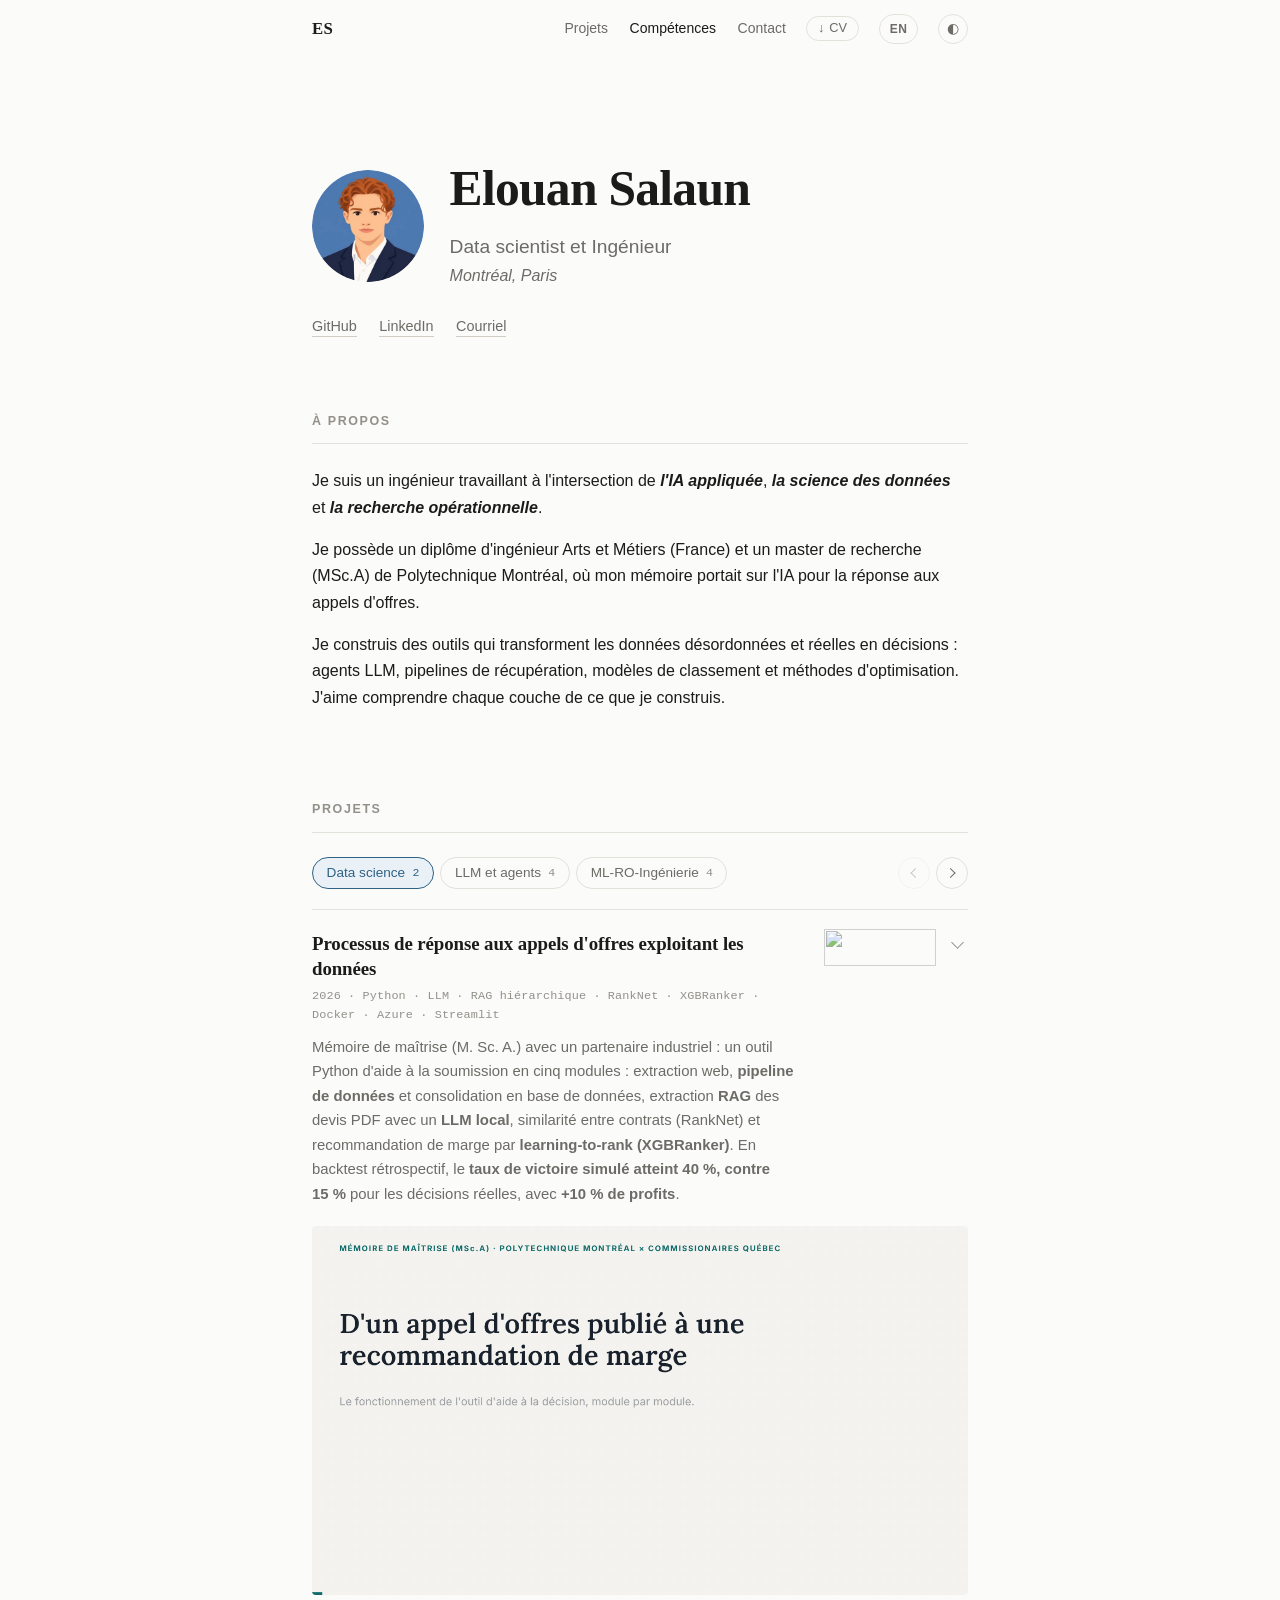
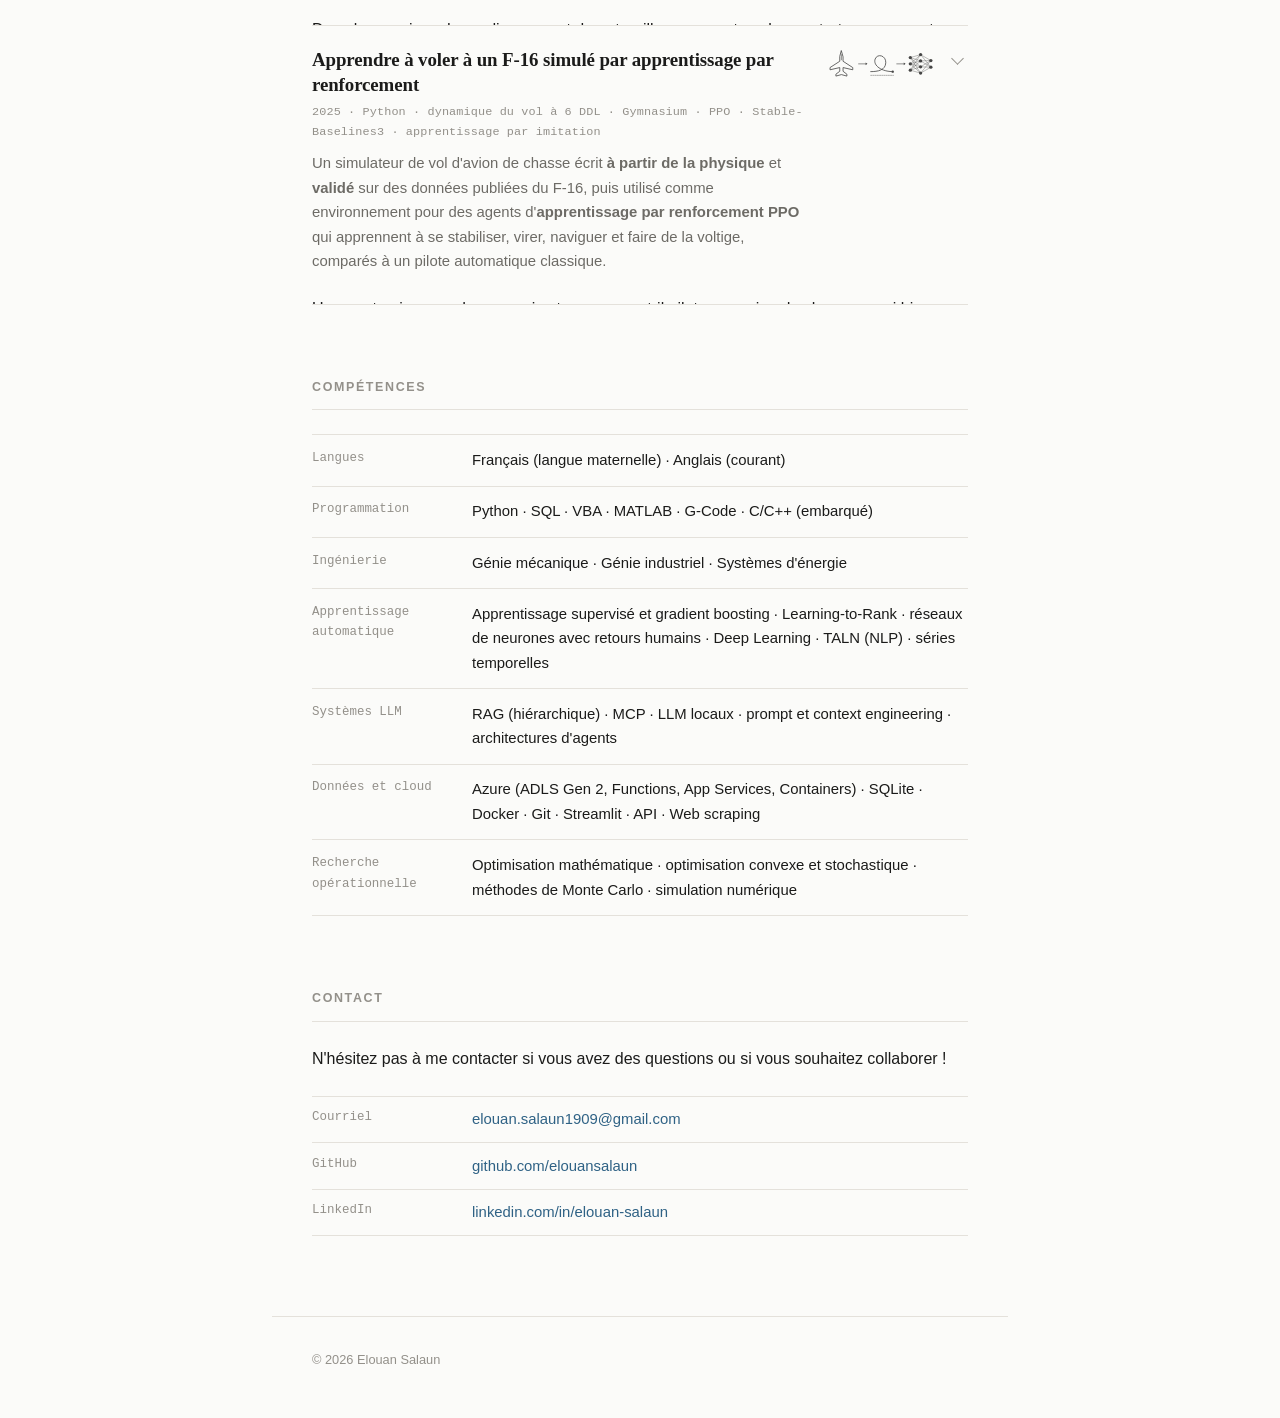
==== commit b53dd9df: "trnaslation fix" ====
--- a/fr/index.html
+++ b/fr/index.html
@@ -36,7 +36,7 @@
       <li><a href="#skills">Compétences</a></li>
       <li><a href="#contact">Contact</a></li>
     </ul>
-    <a class="cv-button" href="../assets/CV_SALAUN_FR.pdf" download title="Download CV (PDF)">
+    <a class="cv-button" href="../assets/CV_SALAUN_FR.pdf" download title="Télécharger le CV (PDF)">
       <span aria-hidden="true">↓</span> CV
     </a> 
     <a class="lang-switch" href="../" hreflang="en" lang="en" title="English version">EN</a>
@@ -56,7 +56,7 @@
       <img class="avatar" src="../assets/img/memoji-320.webp" alt="" width="160" height="160" decoding="async">
       <div>
         <h1>Elouan Salaun</h1>
-        <p class="tagline">Data scientist et ingénieur</p>
+        <p class="tagline">Data scientist et Ingénieur</p>
         <p class="tagline" style="font-style: italic; font-size: 16px;">Montréal, Paris</p>
       </div>
     </div>
@@ -96,7 +96,7 @@
         <div class="cat-tabs" role="tablist" aria-label="Catégories de projets">
           <button class="cat-tab" id="cat-data-tab" type="button" role="tab" aria-selected="true" aria-controls="cat-data">Data science <span class="cat-count">2</span></button>
           <button class="cat-tab" id="cat-llm-tab" type="button" role="tab" aria-selected="false" aria-controls="cat-llm">LLM et agents <span class="cat-count">4</span></button>
-          <button class="cat-tab" id="cat-eng-tab" type="button" role="tab" aria-selected="false" aria-controls="cat-eng">ML-OR-Engineering <span class="cat-count">4</span></button>
+          <button class="cat-tab" id="cat-eng-tab" type="button" role="tab" aria-selected="false" aria-controls="cat-eng">ML-RO-Ingénierie <span class="cat-count">4</span></button>
         </div>
         <button class="cat-arrow cat-prev" type="button" aria-label="Catégorie précédente"><span aria-hidden="true"></span></button>
         <button class="cat-arrow cat-next" type="button" aria-label="Catégorie suivante"><span aria-hidden="true"></span></button>
@@ -115,13 +115,13 @@
                       aria-expanded="false" aria-controls="p-forecasting-panel">
                 <span class="project-name">Processus de réponse aux appels d'offres exploitant les données</span>
                 <span class="project-meta">2026 · Python · LLM · RAG hiérarchique · RankNet · XGBRanker · Docker · Azure · Streamlit</span>
-                <span class="project-summary">Mémoire de maîtrise avec un partenaire industriel : un outil d'IA de bout en bout qui repère les appels d'offres publics, lit leurs PDF avec un LLM local, retrouve les contrats passés comparables et recommande un prix de soumission gagnant et rentable.</span>
+                <span class="project-summary">Mémoire de maîtrise (M. Sc. A.) avec un partenaire industriel : un outil Python d'aide à la soumission en cinq modules : extraction web, <b>pipeline de données</b> et consolidation en base de données, extraction <b>RAG</b> des devis PDF avec un <b>LLM local</b>, similarité entre contrats (RankNet) et recommandation de marge par <b>learning-to-rank (XGBRanker)</b>. En backtest rétrospectif, le <b>taux de victoire simulé atteint 40 %, contre 15 %</b> pour les décisions réelles, avec <b>+10 % de profits</b>.</span>
                 <img class="project-icon" src="../assets/img/icon_project_MSc.svg" alt="" aria-hidden="true">
                 <span class="chevron" aria-hidden="true"></span>
               </button>
             </h3>
 
-            <img class="project-preview" src="../assets/img/MSc/thesis_schematic.gif" alt="Schéma animé de l'outil de réponse aux appels d'offres du mémoire : les cinq modules — surveiller, lire, comparer, fixer le prix, afficher — autour d'une même base de données." width="1200" height="675" loading="lazy" decoding="async">
+            <img class="project-preview" src="../assets/img/MSc/thesis_schematic_fr.gif" alt="Schéma animé de l'outil de réponse aux appels d'offres du mémoire : les cinq modules — surveiller, lire, comparer, fixer le prix, afficher — autour d'une même base de données." width="1200" height="675" loading="lazy" decoding="async">
 
             <div class="panel" id="p-forecasting-panel" role="region" aria-labelledby="p-forecasting-btn">
               <div class="panel-inner">
@@ -129,7 +129,7 @@
                 <div class="rk">
 
                   <div class="rk-top">
-                    <p>Dans les services de gardiennage et de patrouille, presque tous les contrats se gagnent par appel d'offres public ; pourtant, les soumissions étaient chiffrées de mémoire alors que le marché publie presque tout ce qu'il faut pour faire mieux. Pour ma maîtrise à Polytechnique Montréal, avec une entreprise québécoise de premier plan en services de sécurité, j'ai conçu, développé et évalué un <strong>outil d'aide à la décision de bout en bout</strong> : il repère l'appel d'offres, lit son devis de 100 à 200 pages, retrouve les contrats passés comparables et recommande la marge la plus élevée qui permet encore de gagner.</p>
+                    <p>Dans les services de gardiennage et de patrouille, presque tous les contrats se gagnent par appel d'offres public ; pourtant, les soumissions étaient chiffrées intuitivement alors que des données disponibles pourraient améliorer le processus de réponse. Pour ma maîtrise de recherche à Polytechnique Montréal, avec une entreprise québécoise de premier plan en services de sécurité, j'ai conçu, développé et évalué un <strong>outil d'aide à la décision de bout en bout</strong> : il repère l'appel d'offres, lit son devis de 100 à 200 pages, retrouve les contrats passés comparables et recommande la marge la plus élevée qui permet encore de gagner.</p>
                   </div>
 
                   <div class="rk-sec">
@@ -158,7 +158,7 @@
                         <div class="rk-nb">03</div>
                         <div>
                           <h5>Comparer</h5>
-                          <p>Un score de similarité dont les poids sont appris à partir d'environ 300 classements réalisés par un expert en soumissions.</p>
+                          <p>Un score de similarité dont les poids sont réajustés à partir de classements réalisés par des experts en soumissions.</p>
                         </div>
                       </div>
                       <div class="rk-block">
@@ -268,9 +268,9 @@
                     <span class="rk-eyebrow">02 — Compétences</span>
                     <ul class="rk-plain">
                       <li><b>LLM et RAG.</b> Recherche hiérarchique dans des PDF de contrats : analyse de la mise en page avec PyMuPDF, segmentation par section, BM25 avec un vocabulaire propre à la sécurité, et extraction JSON contrainte par schéma par un LLM quantifié <em>local</em> (Ministral-3-14B), pour que les documents confidentiels ne quittent jamais l'entreprise.</li>
-                      <li><b>Apprentissage à partir de retours humains.</b> Un petit réseau de neurones entraîné avec une perte par paires RankNet sur des classements d'experts, pour apprendre ce que signifie « contrat comparable ».</li>
+                      <li><b>Apprentissage à partir de retours humains.</b> Un petit réseau de neurones réentraîné avec une perte par paires RankNet sur des classements d'experts, pour apprendre ce que signifie « contrat comparable ».</li>
                       <li><b>Learning to Rank.</b> La fixation du prix reformulée comme le classement de marges candidates avec XGBRanker (objectif par paires, NDCG), mieux adapté que la régression à une perte métier asymétrique et à un petit volume de données.</li>
-                      <li><b>TALN et résolution d'entités.</b> Appariement spaCy avec un dictionnaire de coûts ; Levenshtein et SequenceMatcher pour relier des contrats rédigés différemment à chaque fois.</li>
+                      <li><b>TALN (NLP) et résolution d'entités.</b> Appariement spaCy avec un dictionnaire de coûts ; Levenshtein et SequenceMatcher pour relier des contrats rédigés différemment à chaque fois.</li>
                       <li><b>Ingénierie des données et déploiement.</b> Extraction web avec Selenium, une base de données partagée, Streamlit, Docker sur Azure (ADLS Gen2).</li>
                       <li><b>Recherche appliquée.</b> Design Research Methodology, refonte des processus en BPMN avec les responsables des soumissions du partenaire, évaluation chronologique sans fuite de données.</li>
                     </ul>
@@ -281,13 +281,13 @@
                     <ul class="rk-plain">
                       <li><b>87 % de précision / 98 % de rappel</b> pour l'extraction RAG, sur 50 contrats annotés.</li>
                       <li><b>92 % de concordance</b> pour relier 60 appels d'offres de 2025 à leurs contrats passés.</li>
-                      <li><b>Taux de victoire de 40 % contre 15 %</b> pour les prix fixés par l'entreprise, et <b>3,52 M$ contre 2,17 M$</b> de gains projetés (+62 %), en leave-one-out chronologique sur 54 appels d'offres.</li>
+                      <li><b>Taux de victoire de 40 % contre 15 %</b> pour les prix fixés par l'entreprise, et <b>+10% de profits</b> projetés, en leave-one-out chronologique sur 54 appels d'offres.</li>
                       <li>Sur une seconde série de 57 appels d'offres, classé <b>premier dans 59 %</b> des cas et dans le <b>top trois dans 83 %</b>.</li>
                     </ul>
 
                     <figure>
                       <div class="rk-frame">
-                        <svg viewBox="0 0 940 330" role="img" aria-label="Deux panneaux de barres pour les mêmes cinq modèles. En taux de victoire, la régression et le modèle learning-to-rank atteignent tous deux 40 % contre 15 % pour la référence du secteur. En gains projetés, le modèle learning-to-rank atteint 3,52 millions de dollars, bien au-dessus de la régression à 1,59 et de la référence du secteur à 2,17.">
+                        <svg viewBox="0 0 940 330" role="img" aria-label="Deux panneaux de barres pour les mêmes cinq modèles. En taux de victoire, la régression et le modèle learning-to-rank atteignent tous deux 40 % contre 15 % pour la référence du secteur. En gains projetés, le modèle learning-to-rank atteint 2,39 millions de dollars, au-dessus de la régression à 1,59 et de la référence du secteur à 2,17.">
                           <g stroke="currentColor" opacity=".12" stroke-width="1">
                             <line x1="227.8" y1="56" x2="227.8" y2="292"/>
                             <line x1="285.6" y1="56" x2="285.6" y2="292"/>
@@ -328,8 +328,8 @@
                             <text x="150" y="269" text-anchor="end" font-family="Source Sans 3, sans-serif" font-size="12" fill="currentColor" font-weight="600">LTR (ce travail)</text>
                             <rect x="170" y="254" width="231.1" height="22" rx="2" fill="var(--hedge)" opacity="1"/>
                             <text x="409.1" y="269" font-family="IBM Plex Mono, monospace" font-size="11" fill="currentColor" opacity=".8">40 %</text>
-                            <rect x="580" y="254" width="264.0" height="22" rx="2" fill="var(--hedge)" opacity="1"/>
-                            <text x="852.0" y="269" font-family="IBM Plex Mono, monospace" font-size="11" fill="currentColor" opacity=".8">3,52</text>
+                            <rect x="580" y="254" width="179.25" height="22" rx="2" fill="var(--hedge)" opacity="1"/>
+                            <text x="767.25" y="269" font-family="IBM Plex Mono, monospace" font-size="11" fill="currentColor" opacity=".8">2,39</text>
 
                           <g font-family="IBM Plex Mono, monospace" font-size="10.5" fill="currentColor" opacity=".6">
                             <text x="170.0" y="308" text-anchor="middle">0 %</text>
@@ -363,7 +363,7 @@
                     </div>
                   </div>
 
-                  <p class="rk-foot">Publié sous la référence E. Salaun, M. Belmouadden, R. Pellerin, A. Neumann, C. Vasseur, « Leveraging artificial intelligence and strategic data for tender response processes », CENTERIS 2026, <em>Procedia Computer Science</em>, Elsevier. Polytechnique Montréal et CIRRELT, avec les Commissionnaires du Québec ; financé par Mitacs. Les résultats sont rétrospectifs et portent sur un petit jeu de données, et chaque recommandation est revue par un expert. Les données contractuelles sont confidentielles ; les figures ont été redessinées pour cette page.</p>
+                  <p class="rk-foot">Article de conférence (accepté) : E. Salaun, M. Belmouadden, R. Pellerin, A. Neumann, C. Vasseur, « Leveraging artificial intelligence and strategic data for tender response processes », CENTERIS 2026. Polytechnique Montréal et CIRRELT, avec les Commissionnaires du Québec ; financé par Mitacs. Les résultats sont rétrospectifs, et chaque recommandation est revue par un expert. Les données contractuelles sont confidentielles ; le reste du travail est publié dans un mémoire public ; les figures ont été redessinées pour cette page.</p>
 
                 </div>
 
@@ -382,7 +382,7 @@
                       aria-expanded="false" aria-controls="p-jetfighter-panel">
                 <span class="project-name">Apprendre à voler à un F-16 simulé par apprentissage par renforcement</span>
                 <span class="project-meta">2025 · Python · dynamique du vol à 6 DDL · Gymnasium · PPO · Stable-Baselines3 · apprentissage par imitation</span>
-                <span class="project-summary">Un simulateur de vol d'avion de chasse écrit à partir de la physique et validé sur des données publiées du F-16, puis utilisé comme environnement pour des agents PPO qui apprennent à se stabiliser, virer, naviguer et faire de la voltige, comparés à un pilote automatique classique.</span>
+                <span class="project-summary">Un simulateur de vol d'avion de chasse écrit <b>à partir de la physique</b> et <b>validé</b> sur des données publiées du F-16, puis utilisé comme environnement pour des agents d'<b>apprentissage par renforcement PPO</b> qui apprennent à se stabiliser, virer, naviguer et faire de la voltige, comparés à un pilote automatique classique.</span>
                 <img class="project-icon" src="../assets/img/icon_project_jet.svg" alt="" aria-hidden="true">
                 <span class="chevron" aria-hidden="true"></span>
               </button>
@@ -393,7 +393,7 @@
 
                 <div class="rk">
 
-                  <img class="rk-resume" src="../assets/img/JetFighter/resume_jetfighter-sim-rl.svg" alt="Résumé du projet d'avion de chasse" width="800" height="600" loading="lazy" decoding="async">
+                  <!-- <img class="rk-resume" src="../assets/img/JetFighter/resume_jetfighter-sim-rl.svg" alt="Résumé du projet d'avion de chasse" width="800" height="600" loading="lazy" decoding="async"> -->
 
                   <div class="rk-top">
                     <p>Un agent qui apprend par essais et erreurs peut-il piloter un avion de chasse aussi bien qu'un pilote automatique réglé à la main ? Un agent entraîné sur une physique fausse apprend à en exploiter les bogues ; le projet est donc divisé en deux : <a href="https://github.com/elouansalaun/jetfighter-sim">jetfighter-sim</a>, un simulateur de vol de F-16 écrit à partir de la physique et validé sur des données publiées, et <a href="https://github.com/elouansalaun/jetfighter-rl">jetfighter-rl</a>, qui le transforme en environnement d'apprentissage par renforcement et entraîne des agents sur un curriculum de manœuvres, chacune évaluée face au pilote automatique classique.</p>
@@ -425,9 +425,9 @@
                   <div class="rk-sec">
                     <span class="rk-eyebrow">02 — Compétences</span>
                     <ul class="rk-plain">
-                      <li><b>Apprentissage par renforcement.</b> PPO (Stable-Baselines3, PyTorch) sur un environnement Gymnasium sur mesure, avec apprentissage par curriculum et façonnage de la récompense à partir de termes nommés et journalisés séparément.</li>
+                      <li><b>Apprentissage par renforcement (RL).</b> PPO (Stable-Baselines3, PyTorch) sur un environnement Gymnasium sur mesure, avec apprentissage par curriculum et façonnage de la récompense à partir de termes nommés et journalisés séparément.</li>
                       <li><b>Apprentissage par imitation.</b> Clonage comportemental avec bruit DART et préchauffage du critique, nécessaire là où le RL pur ne trouve jamais une manœuvre de 20 secondes comme un looping.</li>
-                      <li><b>Apprentissage par transfert.</b> Les politiques entraînées sur l'avion simplifié sont copiées dans le modèle complet puis affinées (20 % → 100 % de réussite).</li>
+                      <li><b>Apprentissage par transfert.</b> Les politiques entraînées sur l'avion simplifié (3 DDL) sont copiées dans le modèle complet (6 DDL) puis affinées (20 % → 100 % de réussite).</li>
                       <li><b>Conception d'environnement.</b> Des observations sans discontinuités (direction de la gravité au lieu des angles d'Euler), une action neutre qui maintient la trajectoire, et trois horloges par pas (physique à 100 Hz, commandes de vol électriques à 50 Hz, agent à 10 Hz).</li>
                       <li><b>Simulation et commande.</b> Corps rigide à 6 DDL sur des données de soufflerie de la NASA, quaternions et RK4, commandes de vol électriques à gains séquencés, pilote automatique en cascade, LQR ; 596 tests par rapport à des solutions analytiques et à des données publiées du F-16.</li>
                     </ul>
@@ -494,13 +494,13 @@
                       aria-expanded="false" aria-controls="p-neuron-agi-panel">
                 <span class="project-name">Du neurone à l'AGI : deep learning, LLM et agents construits de zéro</span>
                 <span class="project-meta">2026 · Python · NumPy · PyTorch · Transformers · LoRA · DPO · GRPO · PPO · RAG · MCP</span>
-                <span class="project-summary">27 notebooks qui retracent le chemin d'un simple perceptron jusqu'à un GPT, un chatbot, un modèle de raisonnement et un agent de programmation. Chaque brique est écrite à la main, vérifiée par rapport à la bibliothèque de référence, et seulement ensuite réutilisée, le tout sur un ordinateur portable.</span>
+                <span class="project-summary">L'IA reconstruite du perceptron jusqu'aux agents LLM, en 27 modules codés à la main et vérifiés par rapport à <b>PyTorch</b> et <b>Hugging Face</b> (GPT, LoRA, PPO, DPO, GRPO, RAG). Le tout sur un ordinateur portable.</span>
                 <img class="project-icon" src="../assets/img/icon_project_neuron_agi.svg" alt="" aria-hidden="true">
                 <span class="chevron" aria-hidden="true"></span>
               </button>
             </h3>
 
-            <img class="project-preview" src="../assets/img/NeuronAGI/from_neuron_to_agi_overview.gif" alt="Aperçu animé du projet Du neurone à l'AGI : du neurone seul au deep learning, à GPT, à l'apprentissage par renforcement et aux agents." width="1200" height="675" loading="lazy" decoding="async">
+            <img class="project-preview" src="../assets/img/NeuronAGI/from_neuron_to_agi_overview_fr.gif" alt="Aperçu animé du projet Du neurone à l'AGI : du neurone seul au deep learning, à GPT, à l'apprentissage par renforcement et aux agents." width="1200" height="675" loading="lazy" decoding="async">
 
             <div class="panel" id="p-neuron-agi-panel" role="region" aria-labelledby="p-neuron-agi-btn">
               <div class="panel-inner">
@@ -631,13 +631,13 @@
                       aria-expanded="false" aria-controls="p-llm-rts-panel">
                 <span class="project-name">Un LLM local joue à un jeu de stratégie en temps réel, avec des agents et une base de connaissances</span>
                 <span class="project-meta">2026 · TypeScript · Node.js · Qwen 3.5 9B · LM Studio · JSON Schema · RAG · Vitest</span>
-                <span class="project-summary">Un petit LLM qui tourne sur un ordinateur portable joue à OpenFront contre l'IA du jeu : il lit la partie sous forme de graphe, puise dans une base de connaissances testée, planifie en stratège et donne les ordres en commandant, tandis que le code fait respecter le plan. Il a remporté une partie complète avec 80,9 % du territoire.</span>
+                <span class="project-summary">Un petit <b>LLM</b> qui tourne sur un ordinateur portable joue à OpenFront contre l'IA du jeu : il lit la partie sous forme de <b>graphe</b>, puise dans une <b>base de connaissances</b> testée, <b>planifie en stratège et donne les ordres en commandant</b>, tandis que le code fait respecter le plan. Il a remporté une partie complète avec 80,9 % du territoire.</span>
                 <img class="project-icon" src="../assets/img/icon_project_rts.svg" alt="" aria-hidden="true">
                 <span class="chevron" aria-hidden="true"></span>
               </button>
             </h3>
 
-            <img class="project-preview" src="../assets/img/LLMRTS/llm_rts_explained.gif" alt="Explication animée du projet LLM RTS : un LLM local stratège et commandant pilote un jeu de stratégie en temps réel, les règles des troupes étant appliquées par le code." width="1200" height="675" loading="lazy" decoding="async">
+            <img class="project-preview" src="../assets/img/LLMRTS/llm_rts_explained_fr.gif" alt="Explication animée du projet LLM RTS : un LLM local stratège et commandant pilote un jeu de stratégie en temps réel, les règles des troupes étant appliquées par le code." width="1200" height="675" loading="lazy" decoding="async">
 
             <div class="panel" id="p-llm-rts-panel" role="region" aria-labelledby="p-llm-rts-btn">
               <div class="panel-inner">
@@ -645,7 +645,7 @@
                 <div class="rk">
 
                   <div class="rk-top">
-                    <p>Un <strong>modèle de 9 milliards de paramètres exécuté localement</strong> (Qwen 3.5 9B dans LM Studio, sur un MacBook Air) peut-il bien jouer à un jeu de stratégie en temps réel ? Pas en regardant 328 000 cases de carte. Cet agent réduit <a href="https://github.com/openfrontio/OpenFrontIO">OpenFront</a> à un graphe d'environ 30 joueurs, donne au modèle un court texte décrivant la situation et un menu d'options légales, et le divise en deux rôles : un <strong>stratège</strong> qui planifie et un <strong>commandant</strong> qui donne les ordres. Le code fait respecter le plan entre les appels.</p>
+                    <p>Un <strong>modèle de 9 milliards de paramètres exécuté localement</strong> (Qwen 3.5 9B dans LM Studio, sur un MacBook Air) peut-il bien jouer à un jeu de stratégie en temps réel ? Pas en regardant 328 000 cases de carte. Cet agent réduit <a href="https://github.com/openfrontio/OpenFrontIO">OpenFront</a> à un graphe, donne au modèle un court texte décrivant la situation et un menu d'options légales, et le divise en deux rôles : un <strong>stratège</strong> qui planifie et un <strong>commandant</strong> qui donne les ordres. Le code fait respecter le plan entre les appels.</p>
                   </div>
 
                   <div class="rk-sec">
@@ -722,7 +722,7 @@
                     </ul>
                   </div>
 
-                  <p class="rk-foot">Projet personnel. Limites : la partie gagnante était en mode Facile et sur une seule graine ; des exécutions sur plusieurs graines et des ablations (sans base de connaissances, sans règles de troupes) sont la prochaine étape. AGPL-3.0 ; indépendant d'OpenFront.</p>
+                  <p class="rk-foot">Projet personnel. Des exécutions sur plusieurs graines et des ablations (sans base de connaissances, sans règles de troupes) sont la prochaine étape. AGPL-3.0 ; indépendant d'OpenFront.</p>
 
                 </div>
 
@@ -741,13 +741,13 @@
                       aria-expanded="false" aria-controls="p-lidar-agent-panel">
                 <span class="project-name">Agent IA LiDAR : interroger un nuage de points en langage naturel</span>
                 <span class="project-meta">2026 · Python · LiDAR · Random Forest · Claude API · LangGraph · GeoPandas · Streamlit</span>
-                <span class="project-summary">Posez une question sur Montréal en langage naturel : un agent LLM planifie et exécute un pipeline déterministe LiDAR → ML → SIG, un validateur à base de règles vérifie chaque résultat, et vous obtenez une réponse, un tableau et une carte.</span>
+                <span class="project-summary">Posez une question sur Montréal en langage naturel : un agent LLM planifie et exécute un <b>pipeline déterministe LiDAR → modèle d'apprentissage automatique → SIG</b>, un <b>validateur à base de règles</b> vérifie chaque résultat, et vous obtenez une réponse, un tableau et une carte.</span>
                 <img class="project-icon" src="../assets/img/icon_project_lidar_agent.svg" alt="" aria-hidden="true">
                 <span class="chevron" aria-hidden="true"></span>
               </button>
             </h3>
 
-            <img class="project-preview" src="../assets/img/LiDARAgent/lidar_agent_explained.gif" alt="Explication animée de l'agent IA LiDAR : une question en langage naturel traduite en appels d'outils sur un nuage de points." width="1200" height="675" loading="lazy" decoding="async">
+            <img class="project-preview" src="../assets/img/LiDARAgent/lidar_agent_explained_fr.gif" alt="Explication animée de l'agent IA LiDAR : une question en langage naturel traduite en appels d'outils sur un nuage de points." width="1200" height="675" loading="lazy" decoding="async">
 
             <div class="panel" id="p-lidar-agent-panel" role="region" aria-labelledby="p-lidar-agent-btn">
               <div class="panel-inner">
@@ -845,13 +845,13 @@
                       aria-expanded="false" aria-controls="p-seao-panel">
                 <span class="project-name">Outil MCP sur la base de données SEAO pour Claude/GPT</span>
                 <span class="project-meta">2026 · Python · MCP · FastMCP · SQLite · FTS5 · OCDS</span>
-                <span class="project-summary">Un serveur MCP local qui permet à un LLM analyste d'interroger en langage naturel les données ouvertes des marchés publics québécois du SEAO. Un petit pipeline télécharge le flux OCDS brut, le filtre et le normalise en une base SQLite prête à interroger.</span>
+                <span class="project-summary">Un serveur <b>MCP (Model Context Protocol, FastMCP)</b> local qui permet à un <b>LLM (Claude ou GPT)</b> analyste d'interroger en langage naturel les données ouvertes des marchés publics québécois du SEAO. Un petit pipeline télécharge le flux OCDS brut, le filtre et le normalise en une base <b>SQLite</b> prête à interroger.</span>
                 <img class="project-icon" src="../assets/img/icon_project_Mcp.svg" alt="" aria-hidden="true">
                 <span class="chevron" aria-hidden="true"></span>
               </button>
             </h3>
 
-            <img class="project-preview" src="../assets/img/MCP/seao_mcp_explained.gif" alt="Explication animée de l'outil MCP SEAO : les données ouvertes du SEAO chargées dans une base SQLite et exposées en lecture seule à Claude ou GPT par des outils MCP." width="1200" height="675" loading="lazy" decoding="async">
+            <img class="project-preview" src="../assets/img/MCP/seao_mcp_explained_fr.gif" alt="Explication animée de l'outil MCP SEAO : les données ouvertes du SEAO chargées dans une base SQLite et exposées en lecture seule à Claude ou GPT par des outils MCP." width="1200" height="675" loading="lazy" decoding="async">
 
             <div class="panel" id="p-seao-panel" role="region" aria-labelledby="p-seao-btn">
               <div class="panel-inner">
@@ -998,7 +998,7 @@
 
         <!-- ==================== CATEGORY: INGÉNIERIE ==================== -->
         <div class="cat-slide" id="cat-eng" role="tabpanel" aria-labelledby="cat-eng-tab">
-          <p class="cat-label">Ingénierie</p>
+          <p class="cat-label">ML/RO/Ingénierie</p>
 
           <!-- ---------- PROJECT 4 ---------- -->
           <article class="project" id="p-caisse">
@@ -1007,7 +1007,7 @@
                       aria-expanded="false" aria-controls="p-caisse-panel">
                 <span class="project-name">Système de caisses connectées multipoints</span>
                 <span class="project-meta">2023 · ESP32 · C++ · MQTT · 4G · Google Sheets</span>
-                <span class="project-summary">Conception et réalisation d'un dispositif d'enregistrement des ventes en temps réel (ESP32) connecté à un serveur central, permettant le suivi, l'analyse et la prévision des ventes en temps réel pour un gala de 3 000 personnes.</span>
+                <span class="project-summary">Conception et réalisation d'un dispositif multipoint d'enregistrement des ventes <b>en temps réel</b> (ESP32), connecté à un serveur central pour le suivi, l'analyse et la <b>prévision</b> des ventes en temps réel lors d'un gala de <b>3 000 personnes</b>.</span>
                 <img class="project-icon" src="../assets/img/icon_project_caisse.svg" alt="" aria-hidden="true">
                 <span class="chevron" aria-hidden="true"></span>
               </button>
@@ -1018,10 +1018,10 @@
 
                 <div class="rk">
 
-                  <img class="rk-resume" src="../assets/img/CashRegister/resume_connected-cash-register.svg" alt="Résumé en une page du système : des terminaux ESP32 à grille de boutons, avec anti-rebond local, publient chaque vente par une liaison 4G en MQTT QoS 1 vers un broker, via un point d'accès privé indépendant du wifi du lieu ; un pont supprime les doublons par appareil et numéro de séquence et ajoute des lignes à une feuille Google Sheets, qui alimente un tableau de réassort envoyant des alertes par bar et par article ; à côté, la prévision de rupture construite à partir de la référence de l'année précédente, d'un multiplicateur par moment de la soirée et d'un poids par emplacement, et un graphique des unités restantes d'un bar au cours d'une soirée, avec l'alerte déclenchée environ trente minutes avant l'épuisement." width="800" height="600" loading="lazy" decoding="async">
+                  <!-- <img class="rk-resume" src="../assets/img/CashRegister/resume_connected-cash-register.svg" alt="Résumé en une page du système : des terminaux ESP32 à grille de boutons, avec anti-rebond local, publient chaque vente par une liaison 4G en MQTT QoS 1 vers un broker, via un point d'accès privé indépendant du wifi du lieu ; un pont supprime les doublons par appareil et numéro de séquence et ajoute des lignes à une feuille Google Sheets, qui alimente un tableau de réassort envoyant des alertes par bar et par article ; à côté, la prévision de rupture construite à partir de la référence de l'année précédente, d'un multiplicateur par moment de la soirée et d'un poids par emplacement, et un graphique des unités restantes d'un bar au cours d'une soirée, avec l'alerte déclenchée environ trente minutes avant l'épuisement." width="800" height="600" loading="lazy" decoding="async"> -->
 
                   <div class="rk-top">
-                    <p>Lors d'un gala étudiant de 3 000 invités, le stock des bars était suivi à coups de bâtonnets et d'estimations. J'ai conçu et déployé un système connecté : un pavé de boutons ESP32 à chaque bar enregistre chaque vente, les données arrivent en temps réel dans une feuille Google Sheets partagée grâce à la 4G, et une prévision légère avertit <strong>environ 30 minutes avant qu'un bar soit à court</strong>, soit le temps qu'il faut à un coursier pour le réapprovisionner.</p>
+                    <p>Lors d'un gala étudiant de 3 000 invités, le stock des bars était suivi à coups de bâtonnets et d'estimations. Ce projet visait à concevoir et déployer un système connecté : un pavé de boutons ESP32 à chaque bar enregistre chaque vente, les données arrivent en temps réel dans une feuille Google Sheets partagée grâce à la 4G, et une prévision légère avertit <strong>environ 30 minutes avant qu'un bar soit à court</strong>, soit le temps qu'il faut à un coursier pour le réapprovisionner.</p>
                   </div>
 
                   <div class="rk-sec">
@@ -1242,13 +1242,13 @@
                       aria-expanded="false" aria-controls="p-lidar-panel">
                 <span class="project-name">Surveillance optimale d'un site à partir de LiDAR aéroporté</span>
                 <span class="project-meta">2026 · Python · LiDAR · numba · MILP (HiGHS) · NSGA-II · PyTorch · Streamlit</span>
-                <span class="project-summary">Placer caméras et radars à partir d'un nuage de points LiDAR classifié pour qu'un intrus qui connaît le dispositif soit détecté, et détecté à temps : visibilité exacte à travers une végétation semi-transparente, optimums certifiés et boucle exacte optimiseur ↔ intrus.</span>
+                <span class="project-summary">Ce projet <b>optimise</b> le placement de caméras et de radars sur un site fictif à partir de nuages de points LiDAR 3D. Il combine un moteur de visibilité exact (parcours de rayons, végétation selon la loi de Beer-Lambert), de la <b>recherche opérationnelle (MCLP formulé en MILP, coupes sous-modulaires, NSGA-II)</b> et un modèle <b>substitut U-Net</b>. Il va au-delà de la couverture : une boucle adverse exacte garantit la détection à temps d'un intrus qui connaît le dispositif (modèle EASI). Chaque optimum est certifié par des bornes ou une preuve, et <b>NSGA-II</b> comme la boucle adverse sont validés par rapport à ces bornes et par énumération exhaustive.</span>
                 <img class="project-icon" src="../assets/img/icon_project_lidar.svg" alt="" aria-hidden="true">
                 <span class="chevron" aria-hidden="true"></span>
               </button>
             </h3>
 
-            <img class="project-preview" src="../assets/img/LiDAR/sec_phy_lidar_overview.gif" alt="Aperçu animé du projet de surveillance par LiDAR aéroporté : placer des caméras sur le nuage de points d'un site pour le couvrir de façon optimale." width="1200" height="675" loading="lazy" decoding="async">
+            <img class="project-preview" src="../assets/img/LiDAR/sec_phy_lidar_overview_fr.gif" alt="Aperçu animé du projet de surveillance par LiDAR aéroporté : placer des caméras sur le nuage de points d'un site pour le couvrir de façon optimale." width="1200" height="675" loading="lazy" decoding="async">
 
             <div class="panel" id="p-lidar-panel" role="region" aria-labelledby="p-lidar-btn">
               <div class="panel-inner">
@@ -1364,7 +1364,7 @@
                       aria-expanded="false" aria-controls="p-causal-panel">
                 <span class="project-name">Optimisation de portefeuille avec Python</span>
                 <span class="project-meta">2025 · Python · portefeuille · Markowitz · Monte Carlo · CPPI</span>
-                <span class="project-summary">Une boîte à outils Python de gestion des risques, de l'optimisation de Markowitz à l'allocation CPPI guidée par le passif, testée sur 5 000 scénarios Monte Carlo et 28 ans de données de marché.</span>
+                <span class="project-summary">Une boîte à outils complète de gestion de portefeuille. Elle couvre les <b>mesures de risque</b> (VaR, CVaR, drawdown), l'optimisation de <b>Markowitz</b>, le CPPI et la simulation <b>Monte Carlo</b> (GBM, taux CIR) pour répartir le capital entre un portefeuille de performance et un portefeuille de couverture du passif.</span>
                 <img class="project-icon" src="../assets/img/icon_project_Finance.svg" alt="" aria-hidden="true">
                 <span class="chevron" aria-hidden="true"></span>
               </button>
@@ -1529,7 +1529,7 @@
                       aria-expanded="false" aria-controls="p-perseus-panel">
                 <span class="project-name">Fabrication d'une coiffe de fusée par enroulement filamentaire</span>
                 <span class="project-meta">2023 · Python · NumPy · SciPy · géométrie différentielle · RK4 · G-code</span>
-                <span class="project-summary">Projet de semestre avec le Centre National d'Études Spatiales (CNES). Modélisation mathématique et simulation des procédés d'enroulement. Programmation de la machine d'enroulement 4 axes.</span>
+                <span class="project-summary">Projet de semestre avec le <b>Centre National d'Études Spatiales (CNES)</b>. Modélisation mathématique et simulation des procédés d'enroulement. Programmation de la machine d'enroulement 4 axes.</span>
                 <img class="project-icon" src="../assets/img/icon_project_perseus.svg" alt="" aria-hidden="true">
                 <span class="chevron" aria-hidden="true"></span>
               </button>
@@ -1773,7 +1773,7 @@
       </div>
       <div>
         <dt>Apprentissage automatique</dt>
-        <dd>Apprentissage supervisé et gradient boosting · Learning-to-Rank · réseaux de neurones avec retours humains · TALN (NLP) · Deep Learning · séries temporelles</dd>
+        <dd>Apprentissage supervisé et gradient boosting · Learning-to-Rank · réseaux de neurones avec retours humains · Deep Learning · TALN (NLP) · séries temporelles</dd>
       </div>
       <div>
         <dt>Systèmes LLM</dt>
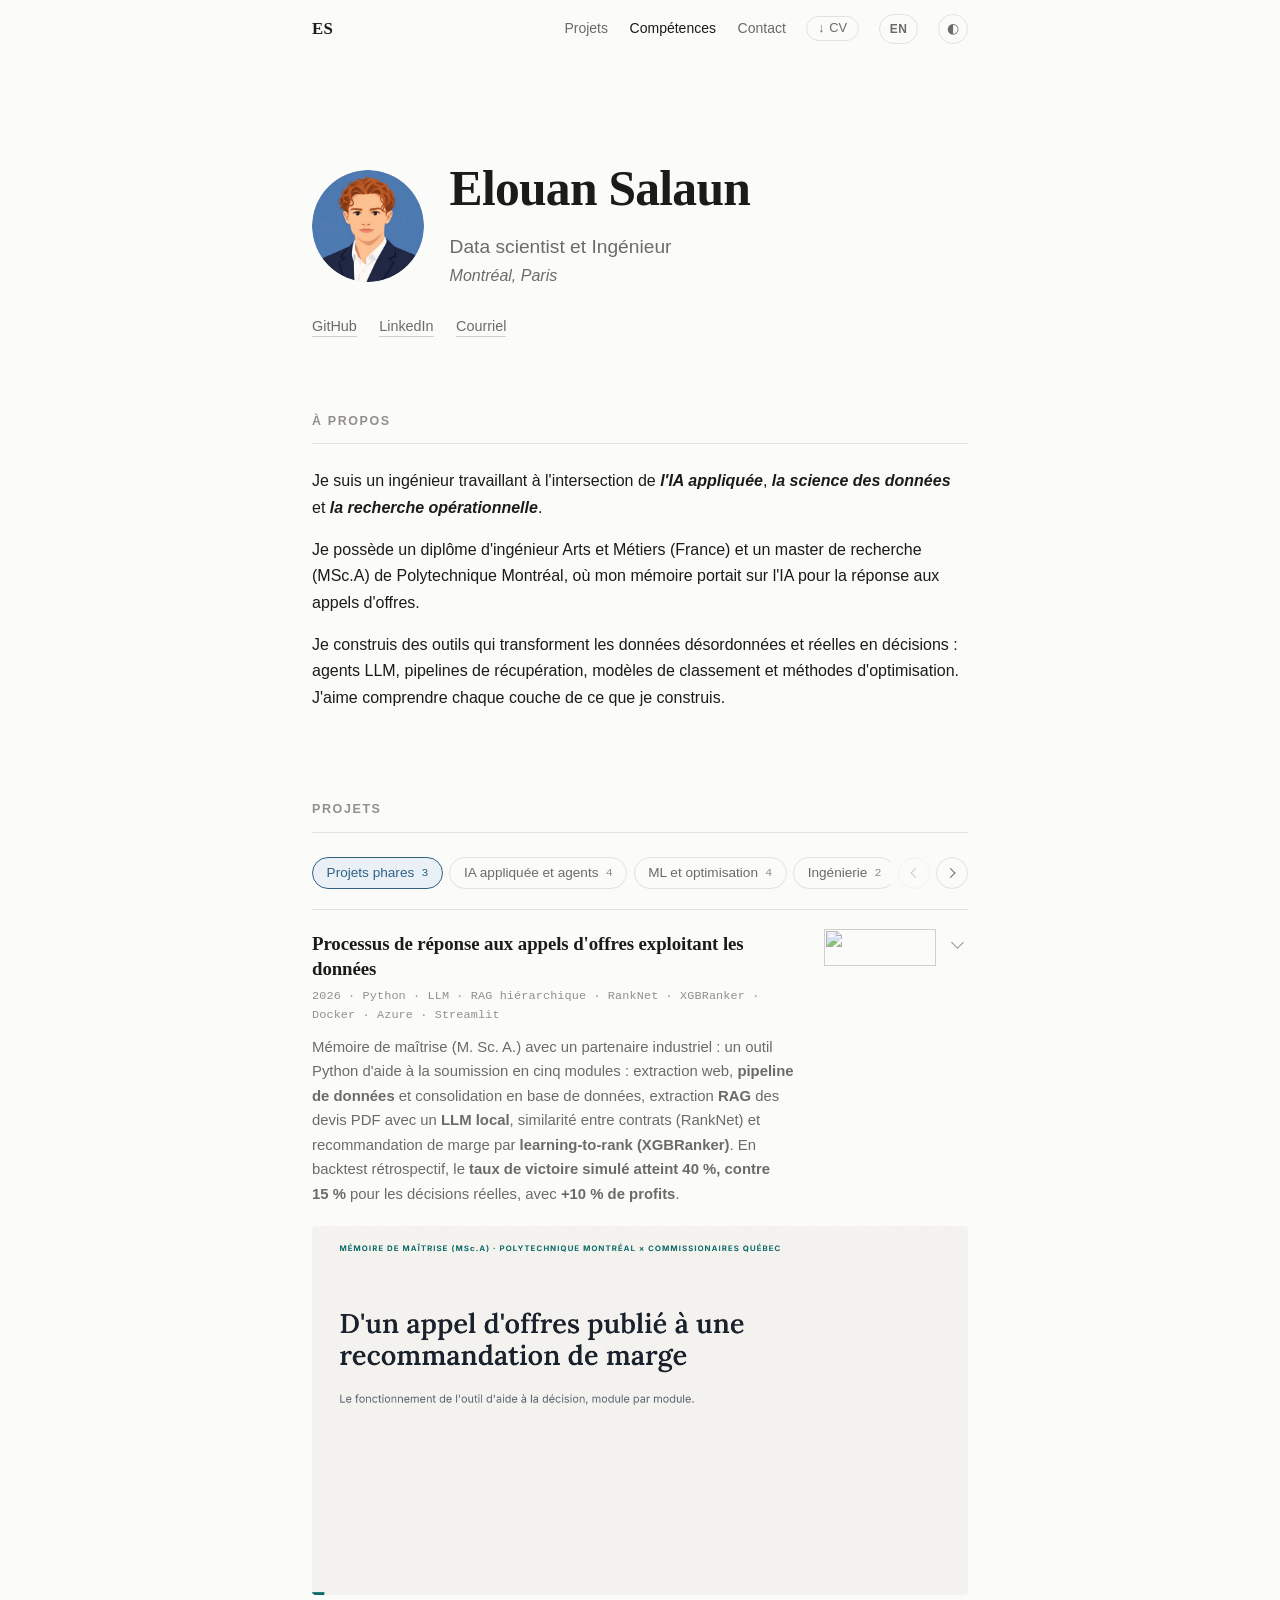
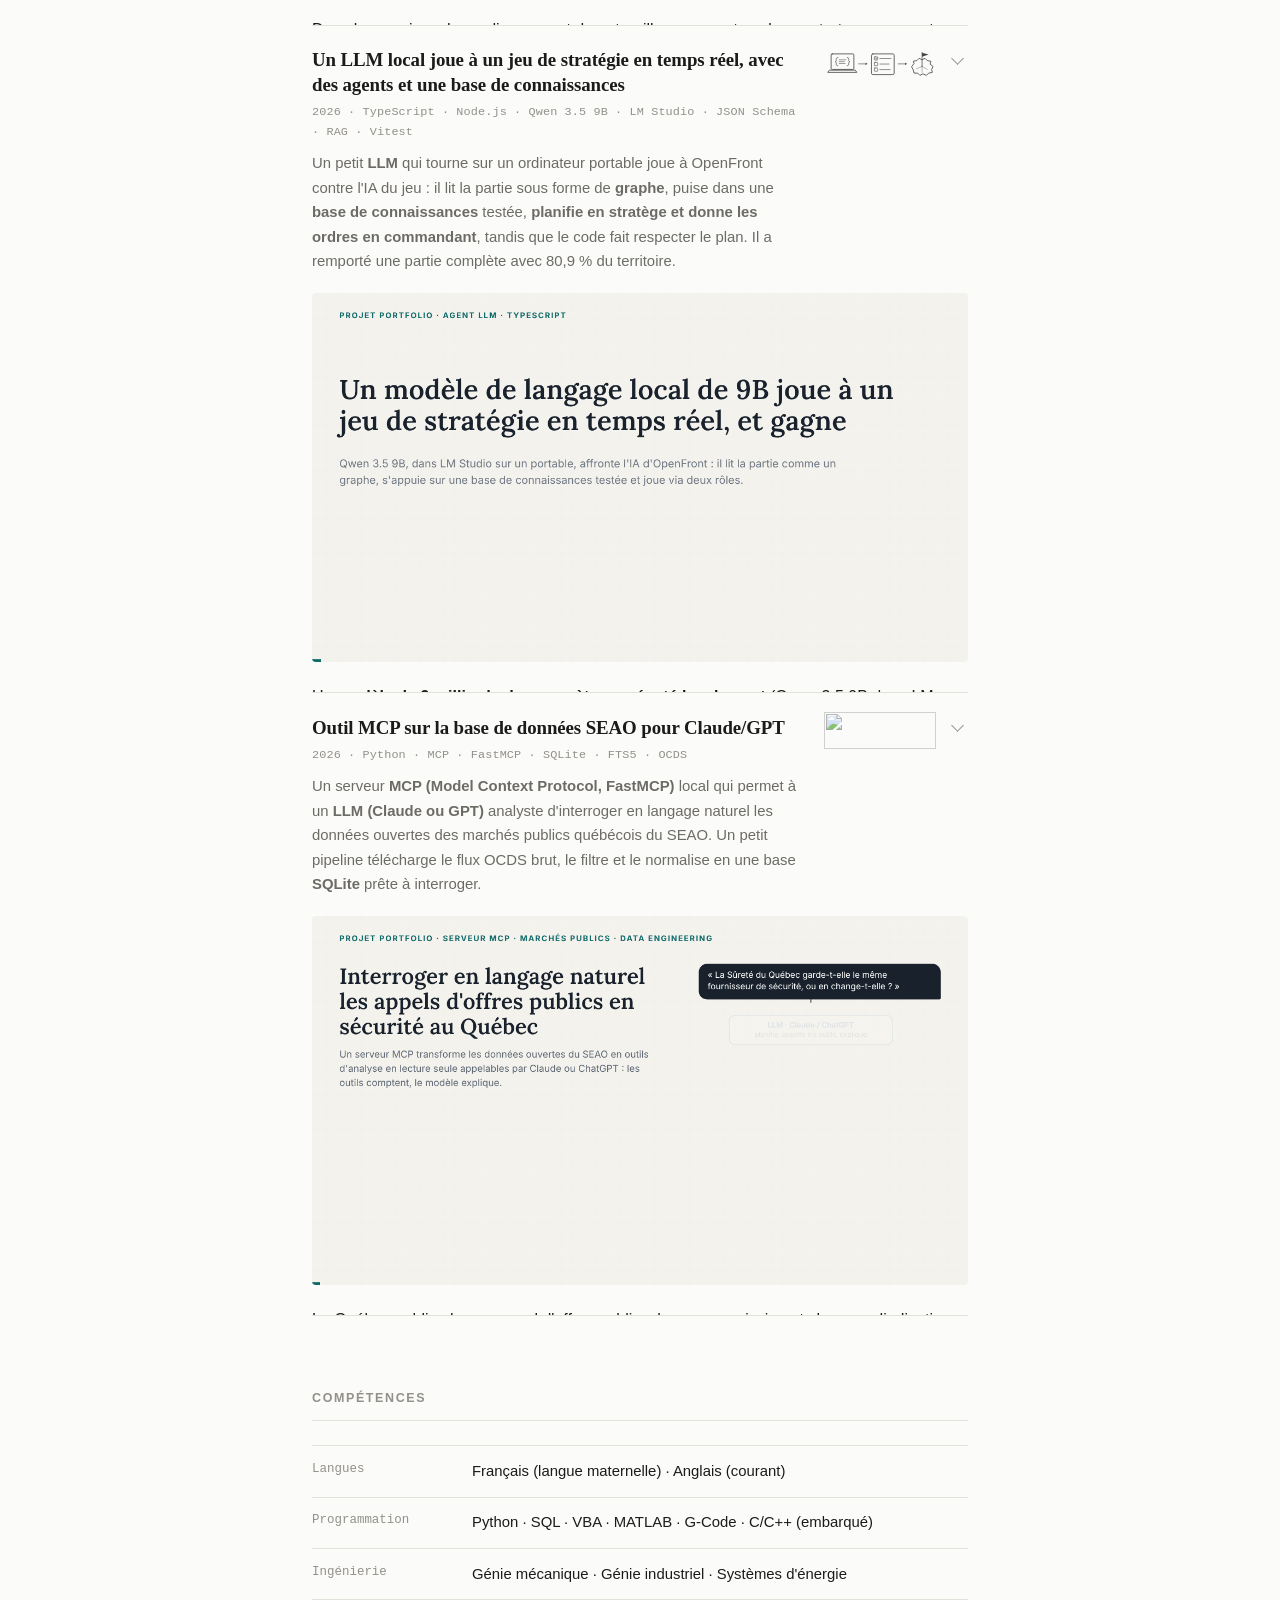
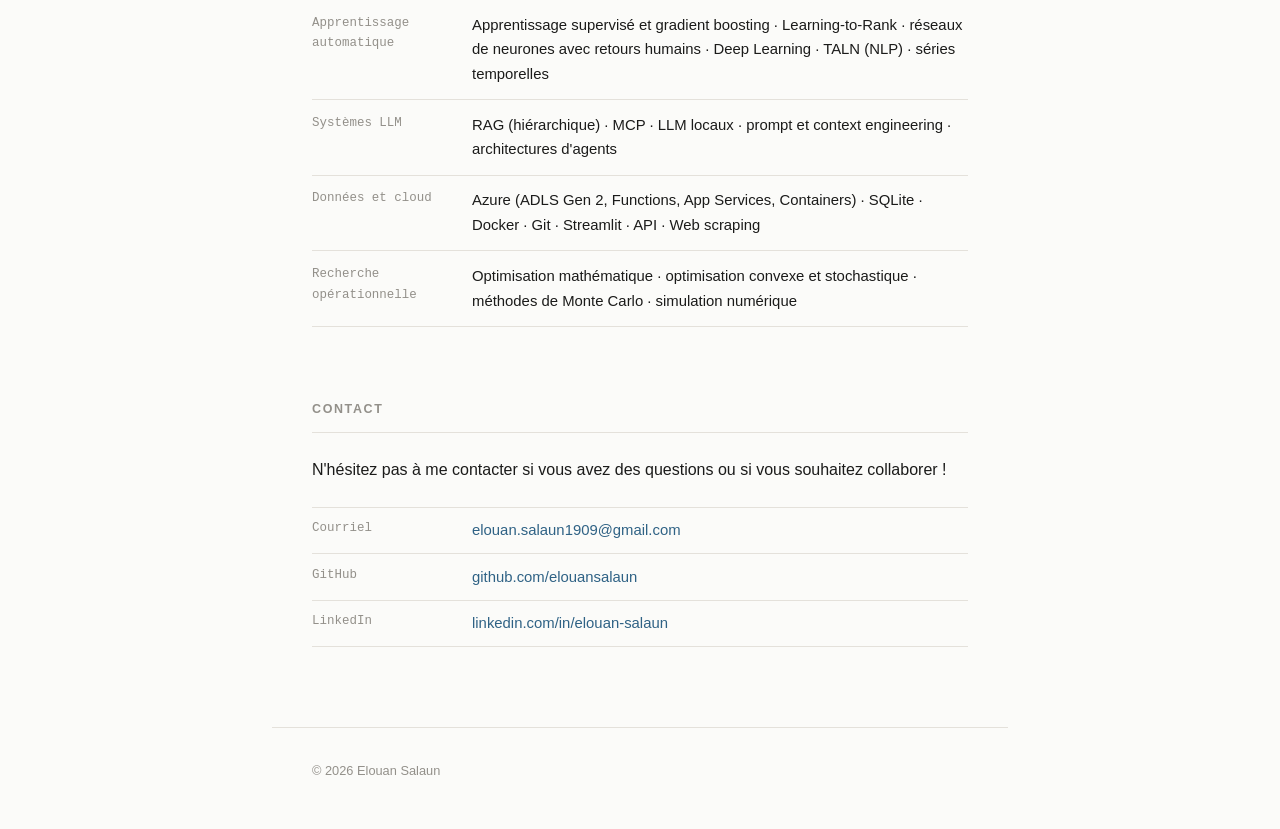
==== commit 8a483f3d: "adding selected project page" ====
--- a/fr/index.html
+++ b/fr/index.html
@@ -12,7 +12,7 @@
 
 <link rel="preconnect" href="https://cdn.jsdelivr.net">
 <link rel="stylesheet" href="https://cdn.jsdelivr.net/npm/katex@0.16.11/dist/katex.min.css" crossorigin="anonymous">
-<link rel="stylesheet" href="../assets/style.css?v=5">
+<link rel="stylesheet" href="../assets/style.css?v=6">
 
 <script>
   /* Runs before paint: avoids a flash of the wrong theme or of open panels. */
@@ -94,9 +94,10 @@
     <div class="cats">
       <div class="cat-bar">
         <div class="cat-tabs" role="tablist" aria-label="Catégories de projets">
-          <button class="cat-tab" id="cat-data-tab" type="button" role="tab" aria-selected="true" aria-controls="cat-data">Data science <span class="cat-count">2</span></button>
-          <button class="cat-tab" id="cat-llm-tab" type="button" role="tab" aria-selected="false" aria-controls="cat-llm">LLM et agents <span class="cat-count">4</span></button>
-          <button class="cat-tab" id="cat-eng-tab" type="button" role="tab" aria-selected="false" aria-controls="cat-eng">ML-RO-Ingénierie <span class="cat-count">4</span></button>
+          <button class="cat-tab" id="cat-selected-tab" type="button" role="tab" aria-selected="true" aria-controls="cat-selected">Projets phares <span class="cat-count">3</span></button>
+          <button class="cat-tab" id="cat-ai-tab" type="button" role="tab" aria-selected="false" aria-controls="cat-ai">IA appliquée et agents <span class="cat-count">4</span></button>
+          <button class="cat-tab" id="cat-ml-tab" type="button" role="tab" aria-selected="false" aria-controls="cat-ml">ML et optimisation <span class="cat-count">4</span></button>
+          <button class="cat-tab" id="cat-eng-tab" type="button" role="tab" aria-selected="false" aria-controls="cat-eng">Ingénierie <span class="cat-count">2</span></button>
         </div>
         <button class="cat-arrow cat-prev" type="button" aria-label="Catégorie précédente"><span aria-hidden="true"></span></button>
         <button class="cat-arrow cat-next" type="button" aria-label="Catégorie suivante"><span aria-hidden="true"></span></button>
@@ -104,9 +105,19 @@
 
       <div class="cat-track">
 
-        <!-- ==================== CATEGORY: DATA SCIENCE ==================== -->
-        <div class="cat-slide" id="cat-data" role="tabpanel" aria-labelledby="cat-data-tab">
-          <p class="cat-label">Data science</p>
+        <!-- ==================== CATEGORY: PROJETS PHARES ==================== -->
+        <div class="cat-slide" id="cat-selected" role="tabpanel" aria-labelledby="cat-selected-tab">
+          <p class="cat-label">Projets phares</p>
+
+          <!-- Filled by main.js with copies of these projects; edit them in their own category. -->
+          <div class="project-ref" data-ref="p-forecasting"></div>
+          <div class="project-ref" data-ref="p-llm-rts"></div>
+          <div class="project-ref" data-ref="p-seao"></div>
+        </div>
+
+        <!-- ==================== CATEGORY: IA APPLIQUÉE ET AGENTS ==================== -->
+        <div class="cat-slide" id="cat-ai" role="tabpanel" aria-labelledby="cat-ai-tab">
+          <p class="cat-label">IA appliquée et agents</p>
 
           <!-- ---------- PROJECT 1 ---------- -->
           <article class="project" id="p-forecasting">
@@ -375,365 +386,6 @@
             </div>
           </article>
 
-          <!-- ---------- PROJECT: JET FIGHTER ---------- -->
-          <article class="project" id="p-jetfighter">
-            <h3 class="project-heading">
-              <button class="project-head" id="p-jetfighter-btn" type="button"
-                      aria-expanded="false" aria-controls="p-jetfighter-panel">
-                <span class="project-name">Apprendre à voler à un F-16 simulé par apprentissage par renforcement</span>
-                <span class="project-meta">2025 · Python · dynamique du vol à 6 DDL · Gymnasium · PPO · Stable-Baselines3 · apprentissage par imitation</span>
-                <span class="project-summary">Un simulateur de vol d'avion de chasse écrit <b>à partir de la physique</b> et <b>validé</b> sur des données publiées du F-16, puis utilisé comme environnement pour des agents d'<b>apprentissage par renforcement PPO</b> qui apprennent à se stabiliser, virer, naviguer et faire de la voltige, comparés à un pilote automatique classique.</span>
-                <img class="project-icon" src="../assets/img/icon_project_jet.svg" alt="" aria-hidden="true">
-                <span class="chevron" aria-hidden="true"></span>
-              </button>
-            </h3>
-
-            <div class="panel" id="p-jetfighter-panel" role="region" aria-labelledby="p-jetfighter-btn">
-              <div class="panel-inner">
-
-                <div class="rk">
-
-                  <!-- <img class="rk-resume" src="../assets/img/JetFighter/resume_jetfighter-sim-rl.svg" alt="Résumé du projet d'avion de chasse" width="800" height="600" loading="lazy" decoding="async"> -->
-
-                  <div class="rk-top">
-                    <p>Un agent qui apprend par essais et erreurs peut-il piloter un avion de chasse aussi bien qu'un pilote automatique réglé à la main ? Un agent entraîné sur une physique fausse apprend à en exploiter les bogues ; le projet est donc divisé en deux : <a href="https://github.com/elouansalaun/jetfighter-sim">jetfighter-sim</a>, un simulateur de vol de F-16 écrit à partir de la physique et validé sur des données publiées, et <a href="https://github.com/elouansalaun/jetfighter-rl">jetfighter-rl</a>, qui le transforme en environnement d'apprentissage par renforcement et entraîne des agents sur un curriculum de manœuvres, chacune évaluée face au pilote automatique classique.</p>
-                  </div>
-
-                  <div class="rk-sec">
-                    <span class="rk-eyebrow">01 — Fonctionnement</span>
-                    <div class="rk-col">
-                      <h4>Un curriculum, du plus simple au plus réaliste</h4>
-                      <p>L'agent pilote d'abord à travers les commandes de vol électriques (il commande le facteur de charge, le taux de roulis et la poussée) sur un avion simplifié et rapide à simuler, puis sur le modèle complet de corps rigide, et enfin actionne lui-même les gouvernes. Chaque tâche définit ses propres observations, ses termes de récompense et son critère de réussite.</p>
-                    </div>
-
-                    <div class="rk-tablewrap">
-                      <table class="rk-prose">
-                        <thead>
-                          <tr><th>Tâche</th><th>Critère de réussite</th></tr>
-                        </thead>
-                        <tbody>
-                          <tr><td>Revenir ailes à plat depuis une attitude inhabituelle</td><td>à plat en moins de 10 s</td></tr>
-                          <tr><td>Atteindre un cap, une altitude et une vitesse</td><td>à 30 m / 3° / 5 m/s près, dépassement limité</td></tr>
-                          <tr><td>Virer au meilleur taux soutenable</td><td>≥ 90 % de l'optimum, sans perte d'énergie</td></tr>
-                          <tr><td>Passer par 4 points de cheminement 3D aléatoires</td><td>les 4 atteints</td></tr>
-                          <tr><td>Looping, tonneau, Immelmann, Split-S</td><td>figure accomplie, bon cap de sortie</td></tr>
-                        </tbody>
-                      </table>
-                    </div>
-                  </div>
-
-                  <div class="rk-sec">
-                    <span class="rk-eyebrow">02 — Compétences</span>
-                    <ul class="rk-plain">
-                      <li><b>Apprentissage par renforcement (RL).</b> PPO (Stable-Baselines3, PyTorch) sur un environnement Gymnasium sur mesure, avec apprentissage par curriculum et façonnage de la récompense à partir de termes nommés et journalisés séparément.</li>
-                      <li><b>Apprentissage par imitation.</b> Clonage comportemental avec bruit DART et préchauffage du critique, nécessaire là où le RL pur ne trouve jamais une manœuvre de 20 secondes comme un looping.</li>
-                      <li><b>Apprentissage par transfert.</b> Les politiques entraînées sur l'avion simplifié (3 DDL) sont copiées dans le modèle complet (6 DDL) puis affinées (20 % → 100 % de réussite).</li>
-                      <li><b>Conception d'environnement.</b> Des observations sans discontinuités (direction de la gravité au lieu des angles d'Euler), une action neutre qui maintient la trajectoire, et trois horloges par pas (physique à 100 Hz, commandes de vol électriques à 50 Hz, agent à 10 Hz).</li>
-                      <li><b>Simulation et commande.</b> Corps rigide à 6 DDL sur des données de soufflerie de la NASA, quaternions et RK4, commandes de vol électriques à gains séquencés, pilote automatique en cascade, LQR ; 596 tests par rapport à des solutions analytiques et à des données publiées du F-16.</li>
-                    </ul>
-                  </div>
-
-                  <div class="rk-sec">
-                    <span class="rk-eyebrow">03 — Résultats</span>
-                    <ul class="rk-plain">
-                      <li>Avec les commandes de vol électriques, les agents <b>égalent ou dépassent le pilote automatique sur les 5 tâches</b>, jusqu'à 61 % de retour en plus, avec 90 à 100 % de réussite ; un parcours de 4 points de cheminement est effectué en <b>79 s contre 135 s</b>.</li>
-                      <li>Voltige apprise par imitation puis par PPO : <b>100 % de réussite</b>, légèrement mieux que le pilote scripté dont elle a été apprise.</li>
-                      <li>Sans commandes de vol électriques, en actionnant directement les gouvernes : 90 à 100 % de réussite sans sortie du domaine de vol, à 72–84 % du retour des agents qui passent par les commandes de vol électriques.</li>
-                    </ul>
-
-                    <figure>
-                      <div class="rk-frame rk-frame--img">
-                        <img src="../assets/img/JetFighter/agents_vs_reference.png" alt="Diagramme en barres horizontales du retour des agents rapporté à la politique de référence, pour cinq tâches et trois types d'agents. Hiérarchique 3 DDL : 117, 142, 106, 124 et 101 %. Hiérarchique 6 DDL : 116, 135, 161 et 118 %, aucun résultat valide en voltige. Gouvernes directes 6 DDL : 99, 98, 136, 98 et 100 %." width="1002" height="562" loading="lazy" decoding="async">
-                      </div>
-                      <figcaption><b>Retour rapporté à la référence, une graine par agent.</b> 100 % signifie égaler le pilote automatique ou le pilote scripté sur les mêmes épisodes d'évaluation. L'agent de voltige hiérarchique 6 DDL a été entraîné avant la correction d'un reward hack ; il n'est pas présenté.</figcaption>
-                    </figure>
-
-                    <div class="rk-shots">
-                      <figure>
-                        <div class="rk-frame rk-frame--img">
-                          <img src="../assets/img/JetFighter/waypoints_agent_vs_autopilot.png" alt="Trace au sol et profil d'altitude d'un parcours de quatre points de cheminement effectué par l'agent PPO et par le pilote automatique : les traces se superposent presque, mais l'agent atteint le dernier point en 79 secondes contre 135 pour le pilote automatique." width="1442" height="540" loading="lazy" decoding="async">
-                        </div>
-                        <figcaption><b>Même parcours, même avion.</b> L'agent anticipe chaque virage et échange librement de l'altitude ; le pilote automatique vise un point de cheminement à la fois.</figcaption>
-                      </figure>
-                      <figure>
-                        <div class="rk-frame rk-frame--img">
-                          <img src="../assets/img/JetFighter/aerobatics_imitation.png" alt="Vues de côté de quatre figures de voltige (looping, tonneau, Immelmann et Split-S), chacune effectuée par la politique neuronale clonée et par le pilote scripté ; les deux trajectoires sont presque superposées et les huit sont marquées comme réussies." width="1662" height="408" loading="lazy" decoding="async">
-                        </div>
-                        <figcaption><b>Un réseau qui n'a jamais été récompensé, en pleine voltige.</b> Looping, tonneau, Immelmann et Split-S par la politique clonée, face au pilote scripté dont elle a appris.</figcaption>
-                      </figure>
-                    </div>
-
-                    <div class="rk-note rk-warn">
-                      <span class="rk-eyebrow">Cinq reward hacks, aucun visible sur les courbes d'apprentissage</span>
-                      <p>En rejouant les vols, on a vu des agents virer 2,5 fois plus vite que l'optimum dans une spirale descendante qui perdait 3 km, simuler un looping par un tortillement de 6 secondes, ou s'écraser tôt pour ne plus payer de pénalités. Chaque cas a été corrigé dans la récompense ; c'est pourquoi les vols ont été vérifiés visuellement, et pas seulement sur les métriques.</p>
-                    </div>
-                  </div>
-
-                  <p class="rk-foot">Projet personnel. Les résultats correspondent au meilleur modèle évalué de chaque expérience, sur une seule graine ; davantage de graines est la prochaine étape évidente.</p>
-
-                </div>
-
-                <p class="project-links">
-                  <a href="https://github.com/elouansalaun/jetfighter-sim">Dépôt du simulateur ↗</a>
-                  <a href="https://github.com/elouansalaun/jetfighter-rl">Dépôt RL ↗</a>
-                </p>
-
-              </div>
-            </div>
-          </article>
-        </div>
-
-        <!-- ==================== CATEGORY: LLM ET AGENTS ==================== -->
-        <div class="cat-slide" id="cat-llm" role="tabpanel" aria-labelledby="cat-llm-tab">
-          <p class="cat-label">LLM et agents</p>
-
-          <!-- ---------- PROJECT: FROM NEURON TO AGI ---------- -->
-          <article class="project" id="p-neuron-agi">
-            <h3 class="project-heading">
-              <button class="project-head" id="p-neuron-agi-btn" type="button"
-                      aria-expanded="false" aria-controls="p-neuron-agi-panel">
-                <span class="project-name">Du neurone à l'AGI : deep learning, LLM et agents construits de zéro</span>
-                <span class="project-meta">2026 · Python · NumPy · PyTorch · Transformers · LoRA · DPO · GRPO · PPO · RAG · MCP</span>
-                <span class="project-summary">L'IA reconstruite du perceptron jusqu'aux agents LLM, en 27 modules codés à la main et vérifiés par rapport à <b>PyTorch</b> et <b>Hugging Face</b> (GPT, LoRA, PPO, DPO, GRPO, RAG). Le tout sur un ordinateur portable.</span>
-                <img class="project-icon" src="../assets/img/icon_project_neuron_agi.svg" alt="" aria-hidden="true">
-                <span class="chevron" aria-hidden="true"></span>
-              </button>
-            </h3>
-
-            <img class="project-preview" src="../assets/img/NeuronAGI/from_neuron_to_agi_overview_fr.gif" alt="Aperçu animé du projet Du neurone à l'AGI : du neurone seul au deep learning, à GPT, à l'apprentissage par renforcement et aux agents." width="1200" height="675" loading="lazy" decoding="async">
-
-            <div class="panel" id="p-neuron-agi-panel" role="region" aria-labelledby="p-neuron-agi-btn">
-              <div class="panel-inner">
-
-                <div class="rk">
-
-                  <div class="rk-top">
-                    <p>Les mêmes quelques principes (une somme pondérée, la dérivation en chaîne, l'attention, une fonction de perte, une boucle de rétroaction) suffisent pour aller du premier neurone artificiel aux agents fondés sur les modèles de langage d'aujourd'hui. Ce projet le démontre en <strong>construisant chaque étape à la main</strong>, dans 27 notebooks qui ajoutent chacun une idée, l'implémentent, la vérifient par rapport à une bibliothèque de référence et seulement ensuite utilisent cette bibliothèque. Tout tourne sur un MacBook Air M5, et chaque notebook est enregistré avec ses sorties : on peut donc le lire sur GitHub sans rien exécuter.</p>
-
-                    <div class="rk-facts">
-                      <div class="rk-fact"><b>1,93</b><span>perte sur TinyStories d'un GPT de 18 M de paramètres entraîné en 14 min, contre 2,63 pour GPT-2</span></div>
-                      <div class="rk-fact"><b>3,2 → 91,5 %</b><span>multiplication à 3 chiffres × 2 chiffres, même petit Transformer, sans puis avec chaîne de pensée</span></div>
-                      <div class="rk-fact"><b>4 → 6 sur 8</b><span>bogues corrigés par un agent de programmation une fois que le harnais exécute les tests au lieu de faire confiance au modèle</span></div>
-                    </div>
-                  </div>
-
-                  <div class="rk-sec">
-                    <span class="rk-eyebrow">01 — Fonctionnement</span>
-                    <div class="rk-col">
-                      <h4>Le construire, le vérifier, puis utiliser la bibliothèque</h4>
-                      <p>La rétropropagation est dérivée à la main avant d'écrire un moteur autograd ; ce moteur est vérifié par rapport à PyTorch avant d'utiliser PyTorch. L'attention vient avant <code>nn.MultiheadAttention</code>, un GPT avant celui de Hugging Face, LoRA avant <code>peft</code>, PPO avant toute bibliothèque de RL, une boucle d'agent avant tout framework et un serveur MCP avant le SDK officiel. Les modules suivants importent les précédents : l'agent de programmation du module 24 s'appuie sur la boucle d'agent du 22, qui réutilise le gabarit de conversation du 19, lequel affine le GPT du 14.</p>
-                    </div>
-
-                    <div class="rk-blocks">
-                      <div class="rk-block">
-                        <div class="rk-nb">00 – 07</div>
-                        <div>
-                          <h5>Comment les réseaux apprennent</h5>
-                          <p>Un vérificateur de gradient numérique, le perceptron et la raison pour laquelle XOR le met en échec, une régression softmax sur MNIST en NumPy pur, un MLP dérivé à la main, un moteur autograd scalaire puis tensoriel, les optimiseurs de SGD à AdamW, et un petit ResNet sur CIFAR-10.</p>
-                        </div>
-                      </div>
-                      <div class="rk-block">
-                        <div class="rk-nb">08 – 16</div>
-                        <div>
-                          <h5>Langage et Transformers</h5>
-                          <p>Les n-grammes et la perplexité, word2vec, les LSTM, l'attention, un tokenizer BPE comparé à celui de GPT-2, un Transformer jusqu'à RoPE, un GPT qui charge les poids GPT-2 d'OpenAI, un balayage de lois d'échelle, un cache KV, un mélange d'experts, ainsi qu'un petit ViT et un petit CLIP.</p>
-                        </div>
-                      </div>
-                      <div class="rk-block">
-                        <div class="rk-nb">17 – 21</div>
-                        <div>
-                          <h5>Apprentissage par renforcement et post-entraînement</h5>
-                          <p>Q-learning, DQN, REINFORCE et PPO jusqu'à LunarLander ; puis GPT-2 affiné en chatbot (entièrement et avec LoRA), un modèle de récompense, best-of-N et DPO, et GRPO avec des récompenses vérifiables sur de l'arithmétique.</p>
-                        </div>
-                      </div>
-                      <div class="rk-block">
-                        <div class="rk-nb">22 – 26</div>
-                        <div>
-                          <h5>Les agents et la route vers l'AGI</h5>
-                          <p>Une boucle d'agent qui utilise des outils, sans framework, une recherche BM25 et par embeddings dans les notebooks du projet lui-même, un agent de programmation et MCP construits de zéro, un harnais d'évaluation, un test de complaisance, un autoencodeur parcimonieux, et des problèmes ouverts mesurés (apprentissage continu, ARC).</p>
-                        </div>
-                      </div>
-                    </div>
-                  </div>
-
-                  <div class="rk-sec">
-                    <span class="rk-eyebrow">02 — Compétences</span>
-                    <ul class="rk-plain">
-                      <li><b>Fondamentaux du deep learning.</b> Rétropropagation, initialisation, normalisation, connexions résiduelles et optimiseurs implémentés à la main et vérifiés avec un vérificateur de gradient.</li>
-                      <li><b>Transformers et LLM.</b> Un GPT écrit de zéro qui reproduit les logits du GPT-2 de Hugging Face, ainsi que les lois d'échelle, la précision mixte, un cache KV et le softmax en ligne de FlashAttention.</li>
-                      <li><b>Post-entraînement.</b> SFT, LoRA, modèles de récompense, DPO et GRPO, sur des modèles assez petits pour être entraînés sur un ordinateur portable.</li>
-                      <li><b>Apprentissage par renforcement.</b> Itération sur les valeurs, DQN, REINFORCE, GAE et PPO, avec les ablations qui montrent à quoi sert chaque ingrédient.</li>
-                      <li><b>Agents LLM.</b> Appel de fonctions, RAG, mémoire à long terme, un agent de programmation ainsi qu'un client et un serveur MCP, sur un modèle ouvert de 4 milliards de paramètres (Qwen3-4B).</li>
-                      <li><b>Évaluation et interprétabilité.</b> Un harnais de benchmark avec intervalles de confiance, des tests de reward hacking et de complaisance, et un autoencodeur parcimonieux sur notre propre GPT.</li>
-                    </ul>
-                  </div>
-
-                  <div class="rk-sec">
-                    <span class="rk-eyebrow">03 — Résultats</span>
-                    <div class="rk-col">
-                      <p>Chaque chiffre est mesuré dans les notebooks, sur un ordinateur portable. Les notebooks rapportent aussi ce qui n'a pas fonctionné, et pourquoi : DQN sans réseau cible, PPO sans clipping, GRPO avec un taux d'apprentissage trop élevé, des agents qui annoncent des corrections qu'ils n'ont jamais faites.</p>
-                    </div>
-
-                    <div class="rk-shots">
-                      <figure>
-                        <div class="rk-frame rk-frame--img">
-                          <img src="../assets/img/NeuronAGI/scaling_tinystories.png" alt="Graphique log-log de la perte de validation en fonction du calcul d'entraînement pour six tailles de GPT, de 0,61 M à 7,97 M de paramètres, sur TinyStories ; les courbes forment une frontière ajustée par une droite en tirets, la perte étant proportionnelle au calcul à la puissance moins 0,175." width="718" height="472" loading="lazy" decoding="async">
-                        </div>
-                        <figcaption><b>Module 15, une loi d'échelle sur un portable.</b> Six tailles de GPT entraînées sur TinyStories ; la frontière optimale en calcul est une loi de puissance, L ∝ C<sup>−0,175</sup>, comme chez Kaplan et al.</figcaption>
-                      </figure>
-                      <figure>
-                        <div class="rk-frame rk-frame--img">
-                          <img src="../assets/img/NeuronAGI/ppo_vs_no_clip.png" alt="Deux panneaux sur CartPole, sur 100 000 pas d'environnement. À gauche, le retour : les exécutions PPO montent à 500 et y restent, tandis que les exécutions sans clipping s'effondrent à répétition. À droite, la divergence KL par itération en échelle logarithmique : PPO reste autour de 0,005, les exécutions sans clipping atteignent 0,1 à 1." width="1169" height="354" loading="lazy" decoding="async">
-                        </div>
-                        <figcaption><b>Module 18, pourquoi PPO écrête.</b> CartPole, 10 époques par lot : sans clipping, chaque mise à jour déplace la politique d'un à deux ordres de grandeur plus loin et le retour s'effondre encore et encore.</figcaption>
-                      </figure>
-                    </div>
-
-                    <div class="rk-tablewrap">
-                      <table>
-                        <caption>Résultats choisis. Chaque paire correspond au même modèle, avec et sans une idée.</caption>
-                        <thead>
-                          <tr><th>Module</th><th>Sans</th><th>Avec</th></tr>
-                        </thead>
-                        <tbody>
-                          <tr><td>19 · LoRA sur 1,9 % des paramètres</td><td>affinage complet, perte 2,077</td><td>perte 2,086</td></tr>
-                          <tr><td>21 · Chaîne de pensée, petit Transformer</td><td class="rk-bad">3,2 %</td><td class="rk-good">91,5 %</td></tr>
-                          <tr><td>22 · Outils pour un modèle 4B</td><td class="rk-bad">1 sur 8</td><td class="rk-good">7 sur 8</td></tr>
-                          <tr><td>23 · RAG sur les notebooks du projet</td><td class="rk-bad">1 sur 16</td><td class="rk-good">15 sur 16</td></tr>
-                          <tr><td>24 · Harnais qui exécute les tests</td><td>4 bogues sur 8</td><td class="rk-good">6 bogues sur 8</td></tr>
-                        </tbody>
-                      </table>
-                    </div>
-
-                    <ul class="rk-plain">
-                      <li><b>PPO construit de zéro</b> fait atterrir LunarLander dans 96 % des nouveaux épisodes.</li>
-                      <li><b>Interprétabilité.</b> Un autoencodeur parcimonieux trouve une caractéristique « chien » dans notre GPT TinyStories ; l'ajouter pendant la génération met un chien dans chaque histoire.</li>
-                      <li><b>Principal enseignement :</b> côté agents, chaque gain est venu de la boucle autour du même modèle (outils, recherche, un harnais qui vérifie), pas d'un modèle plus gros.</li>
-                    </ul>
-                  </div>
-
-                  <p class="rk-foot">Projet personnel. Les modèles sont réduits pour tenir sur un portable : une reproduction complète de GPT-2 (124 M) y prendrait plus d'un mois, comme le mesure le module 14. Licence MIT ; les jeux de données et les modèles préentraînés conservent leurs propres licences.</p>
-
-                </div>
-
-                <p class="project-links">
-                  <a href="https://github.com/elouansalaun/from_neuron_to_AGI">Dépôt ↗</a>
-                </p>
-
-              </div>
-            </div>
-          </article>
-
-          <!-- ---------- PROJECT: LLM RTS ---------- -->
-          <article class="project" id="p-llm-rts">
-            <h3 class="project-heading">
-              <button class="project-head" id="p-llm-rts-btn" type="button"
-                      aria-expanded="false" aria-controls="p-llm-rts-panel">
-                <span class="project-name">Un LLM local joue à un jeu de stratégie en temps réel, avec des agents et une base de connaissances</span>
-                <span class="project-meta">2026 · TypeScript · Node.js · Qwen 3.5 9B · LM Studio · JSON Schema · RAG · Vitest</span>
-                <span class="project-summary">Un petit <b>LLM</b> qui tourne sur un ordinateur portable joue à OpenFront contre l'IA du jeu : il lit la partie sous forme de <b>graphe</b>, puise dans une <b>base de connaissances</b> testée, <b>planifie en stratège et donne les ordres en commandant</b>, tandis que le code fait respecter le plan. Il a remporté une partie complète avec 80,9 % du territoire.</span>
-                <img class="project-icon" src="../assets/img/icon_project_rts.svg" alt="" aria-hidden="true">
-                <span class="chevron" aria-hidden="true"></span>
-              </button>
-            </h3>
-
-            <img class="project-preview" src="../assets/img/LLMRTS/llm_rts_explained_fr.gif" alt="Explication animée du projet LLM RTS : un LLM local stratège et commandant pilote un jeu de stratégie en temps réel, les règles des troupes étant appliquées par le code." width="1200" height="675" loading="lazy" decoding="async">
-
-            <div class="panel" id="p-llm-rts-panel" role="region" aria-labelledby="p-llm-rts-btn">
-              <div class="panel-inner">
-
-                <div class="rk">
-
-                  <div class="rk-top">
-                    <p>Un <strong>modèle de 9 milliards de paramètres exécuté localement</strong> (Qwen 3.5 9B dans LM Studio, sur un MacBook Air) peut-il bien jouer à un jeu de stratégie en temps réel ? Pas en regardant 328 000 cases de carte. Cet agent réduit <a href="https://github.com/openfrontio/OpenFrontIO">OpenFront</a> à un graphe, donne au modèle un court texte décrivant la situation et un menu d'options légales, et le divise en deux rôles : un <strong>stratège</strong> qui planifie et un <strong>commandant</strong> qui donne les ordres. Le code fait respecter le plan entre les appels.</p>
-                  </div>
-
-                  <div class="rk-sec">
-                    <span class="rk-eyebrow">01 — Fonctionnement</span>
-                    <div class="rk-col">
-                      <h4>Le LLM choisit quoi, le code choisit où</h4>
-                      <p>Le moteur OpenFront, non modifié, tourne sans interface dans le même processus, et le temps de jeu se met en pause pendant que le modèle réfléchit. Chaque changement devient une phrase (« Queensland started attacking you with 46,040 troops »). Le stratège, appelé toutes les 20 s ou lors d'événements majeurs, reçoit les règles essentielles ainsi que les 6 sections les plus pertinentes parmi les 37 de la base de connaissances, et rédige un plan : priorités, cible principale, réserve de troupes à conserver et taille des vagues d'expansion. Le commandant, appelé uniquement quand quelque chose change, le traduit en au plus deux ordres au format JSON. Le schéma est reconstruit à chaque tour et son enum est la liste courante des identifiants d'options légales : un ordre invalide ne peut donc pas être écrit.</p>
-                    </div>
-
-      <pre class="rk-code"><code><span class="c">// un vrai tour du commandant pendant la partie gagnante, à 3:15</span>
-{
-  "reason": "Carolinian Republic eliminated; attack Carolinian
-             Commonwealth to secure west, then build city for
-             growth. Keep 35% reserve (682,942 troops) ...",
-  "actions": [
-    { "id": "attack_carolinian_commonwealth", "troops_percent": 30 },
-    { "id": "build_city", "troops_percent": 0 }
-  ]
-}</code></pre>
-                  </div>
-
-                  <div class="rk-sec">
-                    <span class="rk-eyebrow">02 — Compétences</span>
-                    <ul class="rk-plain">
-                      <li><b>Conception d'agents LLM.</b> Séparation planificateur/exécutant, appels déclenchés par les événements, et une auto-vérification qui renvoie une fois, chiffres à l'appui, une réponse qui enfreint les règles.</li>
-                      <li><b>Sortie structurée.</b> Un schéma JSON dont l'enum est le menu des options légales, avec <code>maxLength</code> sur chaque champ texte pour qu'une réponse ne puisse jamais être coupée au milieu du JSON.</li>
-                      <li><b>Recherche sans embeddings.</b> 37 sections de connaissances étiquetées ; la situation en sélectionne 6, de façon déterministe, et chaque section factuelle est vérifiée par un test sur le vrai moteur.</li>
-                      <li><b>Abstraction de l'état.</b> 328 000 cases → un graphe d'environ 30 joueurs (frontières, attaques, alliances) → un court texte sur lequel un modèle 9B peut raisonner.</li>
-                      <li><b>Intégration d'une grosse base de code.</b> Le moteur OpenFront à un commit figé, récupéré par sparse checkout (7 Mo au lieu de 1,3 Go).</li>
-                      <li><b>Évaluation et reproductibilité.</b> Des références scriptées sur la même graine, des reproductions hors ligne des échecs sans le LLM, chaque prompt et chaque réponse journalisés dans <code>turns.jsonl</code>, et 39 tests Vitest, dont une partie complète avec un LLM simulé qui joue une partie de 30 minutes en quelques secondes.</li>
-                    </ul>
-                  </div>
-
-                  <div class="rk-sec">
-                    <span class="rk-eyebrow">03 — Résultats</span>
-                    <div class="rk-col">
-                      <p>Sur la carte de l'Australie, face à 7 nations IA et 20 tribus (Facile, graine <code>australia-1</code>), <strong>le LLM a gagné la partie après 8 min 49 s avec 80,9 % du territoire</strong>, classé premier dès la première minute. 130 appels au LLM (29 au stratège, 101 au commandant), 0 erreur, 8,0 s de latence moyenne, aucune API cloud.</p>
-                    </div>
-
-                    <div class="rk-shots">
-                      <figure>
-                        <div class="rk-frame rk-frame--img">
-                          <img src="../assets/img/LLMRTS/map-03min.png" alt="Carte de l'Australie à la minute 3 : le LLM, en or, tient une large bande au centre ; autour, des nations en rouge, vert, bleu, cyan, rose, violet et brun, et des tribus grises restées dans les interstices." width="1000" height="750" loading="lazy" decoding="async">
-                        </div>
-                        <figcaption><b>Minute 3, 37,8 % du territoire.</b> Le LLM (en or) est apparu dans les plaines centrales, comme le conseille la base de connaissances, a absorbé les tribus autour de lui et s'est allié à ses voisins.</figcaption>
-                      </figure>
-                      <figure>
-                        <div class="rk-frame rk-frame--img">
-                          <img src="../assets/img/LLMRTS/final.png" alt="Carte finale de l'Australie : l'or couvre presque tout le continent et la Tasmanie ; seules subsistent une nation rouge à l'ouest et une verte au sud-ouest. Les carrés blancs indiquent des bâtiments." width="1000" height="750" loading="lazy" decoding="async">
-                        </div>
-                        <figcaption><b>8:49, 80,9 %, le jeu déclare le LLM vainqueur.</b> Une fois ses alliances expirées, Victoria et la Nouvelle-Galles du Sud sont tombées, puis le Queensland.</figcaption>
-                      </figure>
-                    </div>
-
-                    <div class="rk-tablewrap">
-                      <table>
-                        <caption>Itérations à partir des journaux, sur la même graine. Chaque échec a été diagnostiqué en lisant <code>turns.jsonl</code> et corrigé dans l'interface ou dans le code.</caption>
-                        <thead>
-                          <tr><th>Version</th><th>Niveau</th><th>Résultat</th></tr>
-                        </thead>
-                        <tbody>
-                          <tr><td>Joueurs scriptés, sans LLM</td><td>Moyen</td><td class="rk-bad">pic à 5,8 %, éliminé à 6:21</td></tr>
-                          <tr><td>Stratège + commandant, le LLM contrôle chaque troupe</td><td>Moyen</td><td class="rk-bad">pic à 10,2 %, éliminé à 3:50</td></tr>
-                          <tr><td>Même modèle, le code impose la réserve et les vagues</td><td>Moyen, 3 min</td><td>24,1 %, 1<sup>er</sup> sur 11</td></tr>
-                          <tr class="rk-hero"><td>Même agent, partie complète</td><td>Facile</td><td class="rk-good">victoire à 8:49, 80,9 %</td></tr>
-                        </tbody>
-                      </table>
-                    </div>
-
-                    <ul class="rk-plain">
-                      <li><b>« Envoyer des troupes pour défendre. »</b> Le modèle continuait d'attaquer une nation plus forte « pour se défendre », faisant fondre son armée de 111 000 à 27 000 troupes. Dans OpenFront, les troupes gardées chez soi <em>sont</em> la défense : une règle essentielle le dit désormais, et chaque option d'attaque affiche le rapport de forces à côté de son identifiant.</li>
-                      <li><b>Plus rapide ne veut pas dire plus réactif.</b> Une cadence de 1 s répétait « s'étendre de 30 % » et vidait l'armée en 10 s ; un script sans LLM a reproduit le problème. Un budget de troupes par tranche de 5 s et une réserve choisie par le plan ont fait passer la même cadence de l'élimination à la première place.</li>
-                      <li><b>Principal enseignement :</b> l'essentiel de l'amélioration est venu de l'interface (formulation, menu, schéma, règles de troupes), pas du modèle.</li>
-                    </ul>
-                  </div>
-
-                  <p class="rk-foot">Projet personnel. Des exécutions sur plusieurs graines et des ablations (sans base de connaissances, sans règles de troupes) sont la prochaine étape. AGPL-3.0 ; indépendant d'OpenFront.</p>
-
-                </div>
-
-                <p class="project-links">
-                  <a href="https://github.com/elouansalaun/LLM_RTS2">Dépôt ↗</a>
-                </p>
-
-              </div>
-            </div>
-          </article>
-
           <!-- ---------- PROJECT: LIDAR AGENT ---------- -->
           <article class="project" id="p-lidar-agent">
             <h3 class="project-heading">
@@ -994,11 +646,657 @@
               </div>
             </div>
           </article>
+
+          <!-- ---------- PROJECT: LLM RTS ---------- -->
+          <article class="project" id="p-llm-rts">
+            <h3 class="project-heading">
+              <button class="project-head" id="p-llm-rts-btn" type="button"
+                      aria-expanded="false" aria-controls="p-llm-rts-panel">
+                <span class="project-name">Un LLM local joue à un jeu de stratégie en temps réel, avec des agents et une base de connaissances</span>
+                <span class="project-meta">2026 · TypeScript · Node.js · Qwen 3.5 9B · LM Studio · JSON Schema · RAG · Vitest</span>
+                <span class="project-summary">Un petit <b>LLM</b> qui tourne sur un ordinateur portable joue à OpenFront contre l'IA du jeu : il lit la partie sous forme de <b>graphe</b>, puise dans une <b>base de connaissances</b> testée, <b>planifie en stratège et donne les ordres en commandant</b>, tandis que le code fait respecter le plan. Il a remporté une partie complète avec 80,9 % du territoire.</span>
+                <img class="project-icon" src="../assets/img/icon_project_rts.svg" alt="" aria-hidden="true">
+                <span class="chevron" aria-hidden="true"></span>
+              </button>
+            </h3>
+
+            <img class="project-preview" src="../assets/img/LLMRTS/llm_rts_explained_fr.gif" alt="Explication animée du projet LLM RTS : un LLM local stratège et commandant pilote un jeu de stratégie en temps réel, les règles des troupes étant appliquées par le code." width="1200" height="675" loading="lazy" decoding="async">
+
+            <div class="panel" id="p-llm-rts-panel" role="region" aria-labelledby="p-llm-rts-btn">
+              <div class="panel-inner">
+
+                <div class="rk">
+
+                  <div class="rk-top">
+                    <p>Un <strong>modèle de 9 milliards de paramètres exécuté localement</strong> (Qwen 3.5 9B dans LM Studio, sur un MacBook Air) peut-il bien jouer à un jeu de stratégie en temps réel ? Pas en regardant 328 000 cases de carte. Cet agent réduit <a href="https://github.com/openfrontio/OpenFrontIO">OpenFront</a> à un graphe, donne au modèle un court texte décrivant la situation et un menu d'options légales, et le divise en deux rôles : un <strong>stratège</strong> qui planifie et un <strong>commandant</strong> qui donne les ordres. Le code fait respecter le plan entre les appels.</p>
+                  </div>
+
+                  <div class="rk-sec">
+                    <span class="rk-eyebrow">01 — Fonctionnement</span>
+                    <div class="rk-col">
+                      <h4>Le LLM choisit quoi, le code choisit où</h4>
+                      <p>Le moteur OpenFront, non modifié, tourne sans interface dans le même processus, et le temps de jeu se met en pause pendant que le modèle réfléchit. Chaque changement devient une phrase (« Queensland started attacking you with 46,040 troops »). Le stratège, appelé toutes les 20 s ou lors d'événements majeurs, reçoit les règles essentielles ainsi que les 6 sections les plus pertinentes parmi les 37 de la base de connaissances, et rédige un plan : priorités, cible principale, réserve de troupes à conserver et taille des vagues d'expansion. Le commandant, appelé uniquement quand quelque chose change, le traduit en au plus deux ordres au format JSON. Le schéma est reconstruit à chaque tour et son enum est la liste courante des identifiants d'options légales : un ordre invalide ne peut donc pas être écrit.</p>
+                    </div>
+
+      <pre class="rk-code"><code><span class="c">// un vrai tour du commandant pendant la partie gagnante, à 3:15</span>
+{
+  "reason": "Carolinian Republic eliminated; attack Carolinian
+             Commonwealth to secure west, then build city for
+             growth. Keep 35% reserve (682,942 troops) ...",
+  "actions": [
+    { "id": "attack_carolinian_commonwealth", "troops_percent": 30 },
+    { "id": "build_city", "troops_percent": 0 }
+  ]
+}</code></pre>
+                  </div>
+
+                  <div class="rk-sec">
+                    <span class="rk-eyebrow">02 — Compétences</span>
+                    <ul class="rk-plain">
+                      <li><b>Conception d'agents LLM.</b> Séparation planificateur/exécutant, appels déclenchés par les événements, et une auto-vérification qui renvoie une fois, chiffres à l'appui, une réponse qui enfreint les règles.</li>
+                      <li><b>Sortie structurée.</b> Un schéma JSON dont l'enum est le menu des options légales, avec <code>maxLength</code> sur chaque champ texte pour qu'une réponse ne puisse jamais être coupée au milieu du JSON.</li>
+                      <li><b>Recherche sans embeddings.</b> 37 sections de connaissances étiquetées ; la situation en sélectionne 6, de façon déterministe, et chaque section factuelle est vérifiée par un test sur le vrai moteur.</li>
+                      <li><b>Abstraction de l'état.</b> 328 000 cases → un graphe d'environ 30 joueurs (frontières, attaques, alliances) → un court texte sur lequel un modèle 9B peut raisonner.</li>
+                      <li><b>Intégration d'une grosse base de code.</b> Le moteur OpenFront à un commit figé, récupéré par sparse checkout (7 Mo au lieu de 1,3 Go).</li>
+                      <li><b>Évaluation et reproductibilité.</b> Des références scriptées sur la même graine, des reproductions hors ligne des échecs sans le LLM, chaque prompt et chaque réponse journalisés dans <code>turns.jsonl</code>, et 39 tests Vitest, dont une partie complète avec un LLM simulé qui joue une partie de 30 minutes en quelques secondes.</li>
+                    </ul>
+                  </div>
+
+                  <div class="rk-sec">
+                    <span class="rk-eyebrow">03 — Résultats</span>
+                    <div class="rk-col">
+                      <p>Sur la carte de l'Australie, face à 7 nations IA et 20 tribus (Facile, graine <code>australia-1</code>), <strong>le LLM a gagné la partie après 8 min 49 s avec 80,9 % du territoire</strong>, classé premier dès la première minute. 130 appels au LLM (29 au stratège, 101 au commandant), 0 erreur, 8,0 s de latence moyenne, aucune API cloud.</p>
+                    </div>
+
+                    <div class="rk-shots">
+                      <figure>
+                        <div class="rk-frame rk-frame--img">
+                          <img src="../assets/img/LLMRTS/map-03min.png" alt="Carte de l'Australie à la minute 3 : le LLM, en or, tient une large bande au centre ; autour, des nations en rouge, vert, bleu, cyan, rose, violet et brun, et des tribus grises restées dans les interstices." width="1000" height="750" loading="lazy" decoding="async">
+                        </div>
+                        <figcaption><b>Minute 3, 37,8 % du territoire.</b> Le LLM (en or) est apparu dans les plaines centrales, comme le conseille la base de connaissances, a absorbé les tribus autour de lui et s'est allié à ses voisins.</figcaption>
+                      </figure>
+                      <figure>
+                        <div class="rk-frame rk-frame--img">
+                          <img src="../assets/img/LLMRTS/final.png" alt="Carte finale de l'Australie : l'or couvre presque tout le continent et la Tasmanie ; seules subsistent une nation rouge à l'ouest et une verte au sud-ouest. Les carrés blancs indiquent des bâtiments." width="1000" height="750" loading="lazy" decoding="async">
+                        </div>
+                        <figcaption><b>8:49, 80,9 %, le jeu déclare le LLM vainqueur.</b> Une fois ses alliances expirées, Victoria et la Nouvelle-Galles du Sud sont tombées, puis le Queensland.</figcaption>
+                      </figure>
+                    </div>
+
+                    <div class="rk-tablewrap">
+                      <table>
+                        <caption>Itérations à partir des journaux, sur la même graine. Chaque échec a été diagnostiqué en lisant <code>turns.jsonl</code> et corrigé dans l'interface ou dans le code.</caption>
+                        <thead>
+                          <tr><th>Version</th><th>Niveau</th><th>Résultat</th></tr>
+                        </thead>
+                        <tbody>
+                          <tr><td>Joueurs scriptés, sans LLM</td><td>Moyen</td><td class="rk-bad">pic à 5,8 %, éliminé à 6:21</td></tr>
+                          <tr><td>Stratège + commandant, le LLM contrôle chaque troupe</td><td>Moyen</td><td class="rk-bad">pic à 10,2 %, éliminé à 3:50</td></tr>
+                          <tr><td>Même modèle, le code impose la réserve et les vagues</td><td>Moyen, 3 min</td><td>24,1 %, 1<sup>er</sup> sur 11</td></tr>
+                          <tr class="rk-hero"><td>Même agent, partie complète</td><td>Facile</td><td class="rk-good">victoire à 8:49, 80,9 %</td></tr>
+                        </tbody>
+                      </table>
+                    </div>
+
+                    <ul class="rk-plain">
+                      <li><b>« Envoyer des troupes pour défendre. »</b> Le modèle continuait d'attaquer une nation plus forte « pour se défendre », faisant fondre son armée de 111 000 à 27 000 troupes. Dans OpenFront, les troupes gardées chez soi <em>sont</em> la défense : une règle essentielle le dit désormais, et chaque option d'attaque affiche le rapport de forces à côté de son identifiant.</li>
+                      <li><b>Plus rapide ne veut pas dire plus réactif.</b> Une cadence de 1 s répétait « s'étendre de 30 % » et vidait l'armée en 10 s ; un script sans LLM a reproduit le problème. Un budget de troupes par tranche de 5 s et une réserve choisie par le plan ont fait passer la même cadence de l'élimination à la première place.</li>
+                      <li><b>Principal enseignement :</b> l'essentiel de l'amélioration est venu de l'interface (formulation, menu, schéma, règles de troupes), pas du modèle.</li>
+                    </ul>
+                  </div>
+
+                  <p class="rk-foot">Projet personnel. Des exécutions sur plusieurs graines et des ablations (sans base de connaissances, sans règles de troupes) sont la prochaine étape. AGPL-3.0 ; indépendant d'OpenFront.</p>
+
+                </div>
+
+                <p class="project-links">
+                  <a href="https://github.com/elouansalaun/LLM_RTS2">Dépôt ↗</a>
+                </p>
+
+              </div>
+            </div>
+          </article>
+        </div>
+
+        <!-- ==================== CATEGORY: ML ET OPTIMISATION ==================== -->
+        <div class="cat-slide" id="cat-ml" role="tabpanel" aria-labelledby="cat-ml-tab">
+          <p class="cat-label">ML et optimisation</p>
+
+          <!-- ---------- PROJECT: FROM NEURON TO AGI ---------- -->
+          <article class="project" id="p-neuron-agi">
+            <h3 class="project-heading">
+              <button class="project-head" id="p-neuron-agi-btn" type="button"
+                      aria-expanded="false" aria-controls="p-neuron-agi-panel">
+                <span class="project-name">Du neurone à l'AGI : deep learning, LLM et agents construits de zéro</span>
+                <span class="project-meta">2026 · Python · NumPy · PyTorch · Transformers · LoRA · DPO · GRPO · PPO · RAG · MCP</span>
+                <span class="project-summary">L'IA reconstruite du perceptron jusqu'aux agents LLM, en 27 modules codés à la main et vérifiés par rapport à <b>PyTorch</b> et <b>Hugging Face</b> (GPT, LoRA, PPO, DPO, GRPO, RAG). Le tout sur un ordinateur portable.</span>
+                <img class="project-icon" src="../assets/img/icon_project_neuron_agi.svg" alt="" aria-hidden="true">
+                <span class="chevron" aria-hidden="true"></span>
+              </button>
+            </h3>
+
+            <img class="project-preview" src="../assets/img/NeuronAGI/from_neuron_to_agi_overview_fr.gif" alt="Aperçu animé du projet Du neurone à l'AGI : du neurone seul au deep learning, à GPT, à l'apprentissage par renforcement et aux agents." width="1200" height="675" loading="lazy" decoding="async">
+
+            <div class="panel" id="p-neuron-agi-panel" role="region" aria-labelledby="p-neuron-agi-btn">
+              <div class="panel-inner">
+
+                <div class="rk">
+
+                  <div class="rk-top">
+                    <p>Les mêmes quelques principes (une somme pondérée, la dérivation en chaîne, l'attention, une fonction de perte, une boucle de rétroaction) suffisent pour aller du premier neurone artificiel aux agents fondés sur les modèles de langage d'aujourd'hui. Ce projet le démontre en <strong>construisant chaque étape à la main</strong>, dans 27 notebooks qui ajoutent chacun une idée, l'implémentent, la vérifient par rapport à une bibliothèque de référence et seulement ensuite utilisent cette bibliothèque. Tout tourne sur un MacBook Air M5, et chaque notebook est enregistré avec ses sorties : on peut donc le lire sur GitHub sans rien exécuter.</p>
+
+                    <div class="rk-facts">
+                      <div class="rk-fact"><b>1,93</b><span>perte sur TinyStories d'un GPT de 18 M de paramètres entraîné en 14 min, contre 2,63 pour GPT-2</span></div>
+                      <div class="rk-fact"><b>3,2 → 91,5 %</b><span>multiplication à 3 chiffres × 2 chiffres, même petit Transformer, sans puis avec chaîne de pensée</span></div>
+                      <div class="rk-fact"><b>4 → 6 sur 8</b><span>bogues corrigés par un agent de programmation une fois que le harnais exécute les tests au lieu de faire confiance au modèle</span></div>
+                    </div>
+                  </div>
+
+                  <div class="rk-sec">
+                    <span class="rk-eyebrow">01 — Fonctionnement</span>
+                    <div class="rk-col">
+                      <h4>Le construire, le vérifier, puis utiliser la bibliothèque</h4>
+                      <p>La rétropropagation est dérivée à la main avant d'écrire un moteur autograd ; ce moteur est vérifié par rapport à PyTorch avant d'utiliser PyTorch. L'attention vient avant <code>nn.MultiheadAttention</code>, un GPT avant celui de Hugging Face, LoRA avant <code>peft</code>, PPO avant toute bibliothèque de RL, une boucle d'agent avant tout framework et un serveur MCP avant le SDK officiel. Les modules suivants importent les précédents : l'agent de programmation du module 24 s'appuie sur la boucle d'agent du 22, qui réutilise le gabarit de conversation du 19, lequel affine le GPT du 14.</p>
+                    </div>
+
+                    <div class="rk-blocks">
+                      <div class="rk-block">
+                        <div class="rk-nb">00 – 07</div>
+                        <div>
+                          <h5>Comment les réseaux apprennent</h5>
+                          <p>Un vérificateur de gradient numérique, le perceptron et la raison pour laquelle XOR le met en échec, une régression softmax sur MNIST en NumPy pur, un MLP dérivé à la main, un moteur autograd scalaire puis tensoriel, les optimiseurs de SGD à AdamW, et un petit ResNet sur CIFAR-10.</p>
+                        </div>
+                      </div>
+                      <div class="rk-block">
+                        <div class="rk-nb">08 – 16</div>
+                        <div>
+                          <h5>Langage et Transformers</h5>
+                          <p>Les n-grammes et la perplexité, word2vec, les LSTM, l'attention, un tokenizer BPE comparé à celui de GPT-2, un Transformer jusqu'à RoPE, un GPT qui charge les poids GPT-2 d'OpenAI, un balayage de lois d'échelle, un cache KV, un mélange d'experts, ainsi qu'un petit ViT et un petit CLIP.</p>
+                        </div>
+                      </div>
+                      <div class="rk-block">
+                        <div class="rk-nb">17 – 21</div>
+                        <div>
+                          <h5>Apprentissage par renforcement et post-entraînement</h5>
+                          <p>Q-learning, DQN, REINFORCE et PPO jusqu'à LunarLander ; puis GPT-2 affiné en chatbot (entièrement et avec LoRA), un modèle de récompense, best-of-N et DPO, et GRPO avec des récompenses vérifiables sur de l'arithmétique.</p>
+                        </div>
+                      </div>
+                      <div class="rk-block">
+                        <div class="rk-nb">22 – 26</div>
+                        <div>
+                          <h5>Les agents et la route vers l'AGI</h5>
+                          <p>Une boucle d'agent qui utilise des outils, sans framework, une recherche BM25 et par embeddings dans les notebooks du projet lui-même, un agent de programmation et MCP construits de zéro, un harnais d'évaluation, un test de complaisance, un autoencodeur parcimonieux, et des problèmes ouverts mesurés (apprentissage continu, ARC).</p>
+                        </div>
+                      </div>
+                    </div>
+                  </div>
+
+                  <div class="rk-sec">
+                    <span class="rk-eyebrow">02 — Compétences</span>
+                    <ul class="rk-plain">
+                      <li><b>Fondamentaux du deep learning.</b> Rétropropagation, initialisation, normalisation, connexions résiduelles et optimiseurs implémentés à la main et vérifiés avec un vérificateur de gradient.</li>
+                      <li><b>Transformers et LLM.</b> Un GPT écrit de zéro qui reproduit les logits du GPT-2 de Hugging Face, ainsi que les lois d'échelle, la précision mixte, un cache KV et le softmax en ligne de FlashAttention.</li>
+                      <li><b>Post-entraînement.</b> SFT, LoRA, modèles de récompense, DPO et GRPO, sur des modèles assez petits pour être entraînés sur un ordinateur portable.</li>
+                      <li><b>Apprentissage par renforcement.</b> Itération sur les valeurs, DQN, REINFORCE, GAE et PPO, avec les ablations qui montrent à quoi sert chaque ingrédient.</li>
+                      <li><b>Agents LLM.</b> Appel de fonctions, RAG, mémoire à long terme, un agent de programmation ainsi qu'un client et un serveur MCP, sur un modèle ouvert de 4 milliards de paramètres (Qwen3-4B).</li>
+                      <li><b>Évaluation et interprétabilité.</b> Un harnais de benchmark avec intervalles de confiance, des tests de reward hacking et de complaisance, et un autoencodeur parcimonieux sur notre propre GPT.</li>
+                    </ul>
+                  </div>
+
+                  <div class="rk-sec">
+                    <span class="rk-eyebrow">03 — Résultats</span>
+                    <div class="rk-col">
+                      <p>Chaque chiffre est mesuré dans les notebooks, sur un ordinateur portable. Les notebooks rapportent aussi ce qui n'a pas fonctionné, et pourquoi : DQN sans réseau cible, PPO sans clipping, GRPO avec un taux d'apprentissage trop élevé, des agents qui annoncent des corrections qu'ils n'ont jamais faites.</p>
+                    </div>
+
+                    <div class="rk-shots">
+                      <figure>
+                        <div class="rk-frame rk-frame--img">
+                          <img src="../assets/img/NeuronAGI/scaling_tinystories.png" alt="Graphique log-log de la perte de validation en fonction du calcul d'entraînement pour six tailles de GPT, de 0,61 M à 7,97 M de paramètres, sur TinyStories ; les courbes forment une frontière ajustée par une droite en tirets, la perte étant proportionnelle au calcul à la puissance moins 0,175." width="718" height="472" loading="lazy" decoding="async">
+                        </div>
+                        <figcaption><b>Module 15, une loi d'échelle sur un portable.</b> Six tailles de GPT entraînées sur TinyStories ; la frontière optimale en calcul est une loi de puissance, L ∝ C<sup>−0,175</sup>, comme chez Kaplan et al.</figcaption>
+                      </figure>
+                      <figure>
+                        <div class="rk-frame rk-frame--img">
+                          <img src="../assets/img/NeuronAGI/ppo_vs_no_clip.png" alt="Deux panneaux sur CartPole, sur 100 000 pas d'environnement. À gauche, le retour : les exécutions PPO montent à 500 et y restent, tandis que les exécutions sans clipping s'effondrent à répétition. À droite, la divergence KL par itération en échelle logarithmique : PPO reste autour de 0,005, les exécutions sans clipping atteignent 0,1 à 1." width="1169" height="354" loading="lazy" decoding="async">
+                        </div>
+                        <figcaption><b>Module 18, pourquoi PPO écrête.</b> CartPole, 10 époques par lot : sans clipping, chaque mise à jour déplace la politique d'un à deux ordres de grandeur plus loin et le retour s'effondre encore et encore.</figcaption>
+                      </figure>
+                    </div>
+
+                    <div class="rk-tablewrap">
+                      <table>
+                        <caption>Résultats choisis. Chaque paire correspond au même modèle, avec et sans une idée.</caption>
+                        <thead>
+                          <tr><th>Module</th><th>Sans</th><th>Avec</th></tr>
+                        </thead>
+                        <tbody>
+                          <tr><td>19 · LoRA sur 1,9 % des paramètres</td><td>affinage complet, perte 2,077</td><td>perte 2,086</td></tr>
+                          <tr><td>21 · Chaîne de pensée, petit Transformer</td><td class="rk-bad">3,2 %</td><td class="rk-good">91,5 %</td></tr>
+                          <tr><td>22 · Outils pour un modèle 4B</td><td class="rk-bad">1 sur 8</td><td class="rk-good">7 sur 8</td></tr>
+                          <tr><td>23 · RAG sur les notebooks du projet</td><td class="rk-bad">1 sur 16</td><td class="rk-good">15 sur 16</td></tr>
+                          <tr><td>24 · Harnais qui exécute les tests</td><td>4 bogues sur 8</td><td class="rk-good">6 bogues sur 8</td></tr>
+                        </tbody>
+                      </table>
+                    </div>
+
+                    <ul class="rk-plain">
+                      <li><b>PPO construit de zéro</b> fait atterrir LunarLander dans 96 % des nouveaux épisodes.</li>
+                      <li><b>Interprétabilité.</b> Un autoencodeur parcimonieux trouve une caractéristique « chien » dans notre GPT TinyStories ; l'ajouter pendant la génération met un chien dans chaque histoire.</li>
+                      <li><b>Principal enseignement :</b> côté agents, chaque gain est venu de la boucle autour du même modèle (outils, recherche, un harnais qui vérifie), pas d'un modèle plus gros.</li>
+                    </ul>
+                  </div>
+
+                  <p class="rk-foot">Projet personnel. Les modèles sont réduits pour tenir sur un portable : une reproduction complète de GPT-2 (124 M) y prendrait plus d'un mois, comme le mesure le module 14. Licence MIT ; les jeux de données et les modèles préentraînés conservent leurs propres licences.</p>
+
+                </div>
+
+                <p class="project-links">
+                  <a href="https://github.com/elouansalaun/from_neuron_to_AGI">Dépôt ↗</a>
+                </p>
+
+              </div>
+            </div>
+          </article>
+
+          <!-- ---------- PROJECT: JET FIGHTER ---------- -->
+          <article class="project" id="p-jetfighter">
+            <h3 class="project-heading">
+              <button class="project-head" id="p-jetfighter-btn" type="button"
+                      aria-expanded="false" aria-controls="p-jetfighter-panel">
+                <span class="project-name">Apprendre à voler à un F-16 simulé par apprentissage par renforcement</span>
+                <span class="project-meta">2025 · Python · dynamique du vol à 6 DDL · Gymnasium · PPO · Stable-Baselines3 · apprentissage par imitation</span>
+                <span class="project-summary">Un simulateur de vol d'avion de chasse écrit <b>à partir de la physique</b> et <b>validé</b> sur des données publiées du F-16, puis utilisé comme environnement pour des agents d'<b>apprentissage par renforcement PPO</b> qui apprennent à se stabiliser, virer, naviguer et faire de la voltige, comparés à un pilote automatique classique.</span>
+                <img class="project-icon" src="../assets/img/icon_project_jet.svg" alt="" aria-hidden="true">
+                <span class="chevron" aria-hidden="true"></span>
+              </button>
+            </h3>
+
+            <div class="panel" id="p-jetfighter-panel" role="region" aria-labelledby="p-jetfighter-btn">
+              <div class="panel-inner">
+
+                <div class="rk">
+
+                  <!-- <img class="rk-resume" src="../assets/img/JetFighter/resume_jetfighter-sim-rl.svg" alt="Résumé du projet d'avion de chasse" width="800" height="600" loading="lazy" decoding="async"> -->
+
+                  <div class="rk-top">
+                    <p>Un agent qui apprend par essais et erreurs peut-il piloter un avion de chasse aussi bien qu'un pilote automatique réglé à la main ? Un agent entraîné sur une physique fausse apprend à en exploiter les bogues ; le projet est donc divisé en deux : <a href="https://github.com/elouansalaun/jetfighter-sim">jetfighter-sim</a>, un simulateur de vol de F-16 écrit à partir de la physique et validé sur des données publiées, et <a href="https://github.com/elouansalaun/jetfighter-rl">jetfighter-rl</a>, qui le transforme en environnement d'apprentissage par renforcement et entraîne des agents sur un curriculum de manœuvres, chacune évaluée face au pilote automatique classique.</p>
+                  </div>
+
+                  <div class="rk-sec">
+                    <span class="rk-eyebrow">01 — Fonctionnement</span>
+                    <div class="rk-col">
+                      <h4>Un curriculum, du plus simple au plus réaliste</h4>
+                      <p>L'agent pilote d'abord à travers les commandes de vol électriques (il commande le facteur de charge, le taux de roulis et la poussée) sur un avion simplifié et rapide à simuler, puis sur le modèle complet de corps rigide, et enfin actionne lui-même les gouvernes. Chaque tâche définit ses propres observations, ses termes de récompense et son critère de réussite.</p>
+                    </div>
+
+                    <div class="rk-tablewrap">
+                      <table class="rk-prose">
+                        <thead>
+                          <tr><th>Tâche</th><th>Critère de réussite</th></tr>
+                        </thead>
+                        <tbody>
+                          <tr><td>Revenir ailes à plat depuis une attitude inhabituelle</td><td>à plat en moins de 10 s</td></tr>
+                          <tr><td>Atteindre un cap, une altitude et une vitesse</td><td>à 30 m / 3° / 5 m/s près, dépassement limité</td></tr>
+                          <tr><td>Virer au meilleur taux soutenable</td><td>≥ 90 % de l'optimum, sans perte d'énergie</td></tr>
+                          <tr><td>Passer par 4 points de cheminement 3D aléatoires</td><td>les 4 atteints</td></tr>
+                          <tr><td>Looping, tonneau, Immelmann, Split-S</td><td>figure accomplie, bon cap de sortie</td></tr>
+                        </tbody>
+                      </table>
+                    </div>
+                  </div>
+
+                  <div class="rk-sec">
+                    <span class="rk-eyebrow">02 — Compétences</span>
+                    <ul class="rk-plain">
+                      <li><b>Apprentissage par renforcement (RL).</b> PPO (Stable-Baselines3, PyTorch) sur un environnement Gymnasium sur mesure, avec apprentissage par curriculum et façonnage de la récompense à partir de termes nommés et journalisés séparément.</li>
+                      <li><b>Apprentissage par imitation.</b> Clonage comportemental avec bruit DART et préchauffage du critique, nécessaire là où le RL pur ne trouve jamais une manœuvre de 20 secondes comme un looping.</li>
+                      <li><b>Apprentissage par transfert.</b> Les politiques entraînées sur l'avion simplifié (3 DDL) sont copiées dans le modèle complet (6 DDL) puis affinées (20 % → 100 % de réussite).</li>
+                      <li><b>Conception d'environnement.</b> Des observations sans discontinuités (direction de la gravité au lieu des angles d'Euler), une action neutre qui maintient la trajectoire, et trois horloges par pas (physique à 100 Hz, commandes de vol électriques à 50 Hz, agent à 10 Hz).</li>
+                      <li><b>Simulation et commande.</b> Corps rigide à 6 DDL sur des données de soufflerie de la NASA, quaternions et RK4, commandes de vol électriques à gains séquencés, pilote automatique en cascade, LQR ; 596 tests par rapport à des solutions analytiques et à des données publiées du F-16.</li>
+                    </ul>
+                  </div>
+
+                  <div class="rk-sec">
+                    <span class="rk-eyebrow">03 — Résultats</span>
+                    <ul class="rk-plain">
+                      <li>Avec les commandes de vol électriques, les agents <b>égalent ou dépassent le pilote automatique sur les 5 tâches</b>, jusqu'à 61 % de retour en plus, avec 90 à 100 % de réussite ; un parcours de 4 points de cheminement est effectué en <b>79 s contre 135 s</b>.</li>
+                      <li>Voltige apprise par imitation puis par PPO : <b>100 % de réussite</b>, légèrement mieux que le pilote scripté dont elle a été apprise.</li>
+                      <li>Sans commandes de vol électriques, en actionnant directement les gouvernes : 90 à 100 % de réussite sans sortie du domaine de vol, à 72–84 % du retour des agents qui passent par les commandes de vol électriques.</li>
+                    </ul>
+
+                    <figure>
+                      <div class="rk-frame rk-frame--img">
+                        <img src="../assets/img/JetFighter/agents_vs_reference.png" alt="Diagramme en barres horizontales du retour des agents rapporté à la politique de référence, pour cinq tâches et trois types d'agents. Hiérarchique 3 DDL : 117, 142, 106, 124 et 101 %. Hiérarchique 6 DDL : 116, 135, 161 et 118 %, aucun résultat valide en voltige. Gouvernes directes 6 DDL : 99, 98, 136, 98 et 100 %." width="1002" height="562" loading="lazy" decoding="async">
+                      </div>
+                      <figcaption><b>Retour rapporté à la référence, une graine par agent.</b> 100 % signifie égaler le pilote automatique ou le pilote scripté sur les mêmes épisodes d'évaluation. L'agent de voltige hiérarchique 6 DDL a été entraîné avant la correction d'un reward hack ; il n'est pas présenté.</figcaption>
+                    </figure>
+
+                    <div class="rk-shots">
+                      <figure>
+                        <div class="rk-frame rk-frame--img">
+                          <img src="../assets/img/JetFighter/waypoints_agent_vs_autopilot.png" alt="Trace au sol et profil d'altitude d'un parcours de quatre points de cheminement effectué par l'agent PPO et par le pilote automatique : les traces se superposent presque, mais l'agent atteint le dernier point en 79 secondes contre 135 pour le pilote automatique." width="1442" height="540" loading="lazy" decoding="async">
+                        </div>
+                        <figcaption><b>Même parcours, même avion.</b> L'agent anticipe chaque virage et échange librement de l'altitude ; le pilote automatique vise un point de cheminement à la fois.</figcaption>
+                      </figure>
+                      <figure>
+                        <div class="rk-frame rk-frame--img">
+                          <img src="../assets/img/JetFighter/aerobatics_imitation.png" alt="Vues de côté de quatre figures de voltige (looping, tonneau, Immelmann et Split-S), chacune effectuée par la politique neuronale clonée et par le pilote scripté ; les deux trajectoires sont presque superposées et les huit sont marquées comme réussies." width="1662" height="408" loading="lazy" decoding="async">
+                        </div>
+                        <figcaption><b>Un réseau qui n'a jamais été récompensé, en pleine voltige.</b> Looping, tonneau, Immelmann et Split-S par la politique clonée, face au pilote scripté dont elle a appris.</figcaption>
+                      </figure>
+                    </div>
+
+                    <div class="rk-note rk-warn">
+                      <span class="rk-eyebrow">Cinq reward hacks, aucun visible sur les courbes d'apprentissage</span>
+                      <p>En rejouant les vols, on a vu des agents virer 2,5 fois plus vite que l'optimum dans une spirale descendante qui perdait 3 km, simuler un looping par un tortillement de 6 secondes, ou s'écraser tôt pour ne plus payer de pénalités. Chaque cas a été corrigé dans la récompense ; c'est pourquoi les vols ont été vérifiés visuellement, et pas seulement sur les métriques.</p>
+                    </div>
+                  </div>
+
+                  <p class="rk-foot">Projet personnel. Les résultats correspondent au meilleur modèle évalué de chaque expérience, sur une seule graine ; davantage de graines est la prochaine étape évidente.</p>
+
+                </div>
+
+                <p class="project-links">
+                  <a href="https://github.com/elouansalaun/jetfighter-sim">Dépôt du simulateur ↗</a>
+                  <a href="https://github.com/elouansalaun/jetfighter-rl">Dépôt RL ↗</a>
+                </p>
+
+              </div>
+            </div>
+          </article>
+
+          <!-- ---------- PROJECT: LIDAR SURVEILLANCE ---------- -->
+          <article class="project" id="p-lidar">
+            <h3 class="project-heading">
+              <button class="project-head" id="p-lidar-btn" type="button"
+                      aria-expanded="false" aria-controls="p-lidar-panel">
+                <span class="project-name">Surveillance optimale d'un site à partir de LiDAR aéroporté</span>
+                <span class="project-meta">2026 · Python · LiDAR · numba · MILP (HiGHS) · NSGA-II · PyTorch · Streamlit</span>
+                <span class="project-summary">Ce projet <b>optimise</b> le placement de caméras et de radars sur un site fictif à partir de nuages de points LiDAR 3D. Il combine un moteur de visibilité exact (parcours de rayons, végétation selon la loi de Beer-Lambert), de la <b>recherche opérationnelle (MCLP formulé en MILP, coupes sous-modulaires, NSGA-II)</b> et un modèle <b>substitut U-Net</b>. Il va au-delà de la couverture : une boucle adverse exacte garantit la détection à temps d'un intrus qui connaît le dispositif (modèle EASI). Chaque optimum est certifié par des bornes ou une preuve, et <b>NSGA-II</b> comme la boucle adverse sont validés par rapport à ces bornes et par énumération exhaustive.</span>
+                <img class="project-icon" src="../assets/img/icon_project_lidar.svg" alt="" aria-hidden="true">
+                <span class="chevron" aria-hidden="true"></span>
+              </button>
+            </h3>
+
+            <img class="project-preview" src="../assets/img/LiDAR/sec_phy_lidar_overview_fr.gif" alt="Aperçu animé du projet de surveillance par LiDAR aéroporté : placer des caméras sur le nuage de points d'un site pour le couvrir de façon optimale." width="1200" height="675" loading="lazy" decoding="async">
+
+            <div class="panel" id="p-lidar-panel" role="region" aria-labelledby="p-lidar-btn">
+              <div class="panel-inner">
+
+                <div class="rk">
+
+                  <div class="rk-top">
+                    <p>Avec un budget limité, où placer caméras et radars pour protéger un site ? La réponse classique maximise la couverture. Ce projet montre que la couverture n'est pas le bon objectif et la remplace, en trois étapes, par la question que se pose réellement un ingénieur en sécurité : <strong>un intrus qui connaît le dispositif sera-t-il détecté à temps ?</strong> Tout repose sur un modèle 3D construit à partir du LiDAR aéroporté du gouvernement du Québec (le site lui-même est fictif).</p>
+
+                    <div class="rk-tablewrap">
+                      <table class="rk-prose">
+                        <thead>
+                          <tr><th>Question</th><th>Métrique</th><th>Ce qu'elle peut masquer</th></tr>
+                        </thead>
+                        <tbody>
+                          <tr><td>Le site est-il couvert ?</td><td>couverture pondérée</td><td>le pire cas</td></tr>
+                          <tr><td>L'intrus sera-t-il détecté ?</td><td>détection sur le corridor le moins surveillé</td><td>un corridor aveugle derrière une forte couverture</td></tr>
+                          <tr class="rk-hero"><td>Détecté <em>à temps</em> ?</td><td>seules les détections antérieures à l'intervention</td><td>rien : c'est la métrique de conception</td></tr>
+                        </tbody>
+                      </table>
+                    </div>
+                  </div>
+
+                  <div class="rk-sec">
+                    <span class="rk-eyebrow">01 — Fonctionnement</span>
+                    <div class="rk-blocks">
+                      <div class="rk-block">
+                        <div class="rk-nb">modèle 3D</div>
+                        <div>
+                          <p>Les tuiles LiDAR (30 points/m²) sont traitées en flux pour produire des rasters de terrain, de bâtiments et de canopée. Les bâtiments sont opaques ; les arbres sont semi-transparents, avec une transparence mesurée à partir du LiDAR lui-même.</p>
+                        </div>
+                      </div>
+                      <div class="rk-block">
+                        <div class="rk-nb">visibilité</div>
+                        <div>
+                          <p>Un moteur de lancer de rayons exact (numba) calcule ce que voit chaque position candidate, puis les lois de détection des caméras et des radars donnent une matrice de détection pour 2 290 configurations de capteurs.</p>
+                        </div>
+                      </div>
+                      <div class="rk-block">
+                        <div class="rk-nb">optimiser</div>
+                        <div>
+                          <p>Une heuristique gloutonne comme référence, un MILP avec des coupes générées à la demande qui certifie l'écart à l'optimum de chaque dispositif, et NSGA-II pour le compromis coût / couverture / robustesse.</p>
+                        </div>
+                      </div>
+                      <div class="rk-block">
+                        <div class="rk-nb">adversaire</div>
+                        <div>
+                          <p>Un intrus trouve le corridor le plus faible ; chaque corridor devient une nouvelle contrainte pour l'optimiseur, jusqu'à ce qu'il n'en reste aucun et que le dispositif soit prouvé optimal.</p>
+                        </div>
+                      </div>
+                    </div>
+
+                    <figure>
+                      <div class="rk-frame rk-frame--img">
+                        <img src="../assets/img/LiDAR/streamlit_demo.png" alt="La démo Streamlit sur un dispositif du front NSGA-II : coût 10,8, couverture 68,4 %, détection garantie de 0,70 face à l'intrus déterminé, mais seulement 0,05 en ne comptant que les détections assez précoces pour une intervention en 10 s. La carte montre un corridor en pointillés venant de l'ouest, où l'intrus n'est pas détecté à temps." width="2000" height="1061" loading="lazy" decoding="async">
+                      </div>
+                      <figcaption><b>Trois métriques, un dispositif, trois verdicts.</b> 68 % de couverture et 0,70 de détection sur le pire corridor, mais seulement 0,05 de chance de détecter l'intrus à temps avec une intervention en 10 s.</figcaption>
+                    </figure>
+                  </div>
+
+                  <div class="rk-sec">
+                    <span class="rk-eyebrow">02 — Compétences</span>
+                    <ul class="rk-plain">
+                      <li><b>Traitement de nuages de points 3D.</b> LiDAR classifié transformé en rasters de terrain, de bâtiments et de végétation à mémoire constante (PDAL, laspy, rasterio), vérifiés par rapport à PDAL et au modèle de terrain officiel.</li>
+                      <li><b>Géométrie haute performance.</b> Parcours exact des rayons dans un noyau numba, vérifié par rapport à <code>gdal_viewshed</code> ; un arbitre exact a repéré 1 % de cellules marquées à tort comme visibles par la première version, échantillonnée.</li>
+                      <li><b>Optimisation.</b> Couverture sous-modulaire résolue par un algorithme glouton et par un MILP (HiGHS) avec des coupes générées paresseusement, donnant des bornes certifiées ; recherche multiobjectif avec NSGA-II (pymoo).</li>
+                      <li><b>Modélisation adverse.</b> Une métrique du pire corridor calculée exactement par percolation (union-find), dans une boucle maître / oracle qui converge avec un certificat.</li>
+                      <li><b>Deep learning, uniquement là où il est plus rapide.</b> Un U-Net prévu a été évalué puis abandonné là où le moteur exact était déjà plus rapide ; un substitut PyTorch a été conservé pour la visibilité sur toute la zone, avec une augmentation de données exacte par symétrie.</li>
+                      <li><b>Analyse décisionnelle.</b> Sensibilité mesurée comme un regret décisionnel (feuillage estival, intrus qui court), avec un protocole fixé avant tout calcul.</li>
+                    </ul>
+                  </div>
+
+                  <div class="rk-sec">
+                    <span class="rk-eyebrow">03 — Résultats</span>
+                    <ul class="rk-plain">
+                      <li>L'heuristique gloutonne perd jusqu'à <b>15,9 points de couverture</b> pour un budget donné, une perte visible uniquement face à la borne certifiée (optimum prouvé à 0,5 % près pour la plupart des budgets).</li>
+                      <li>Pour une détection à temps avec une intervention en 10 s, le dispositif certifié coûte <b>6,8 unités contre 12,4</b> pour le meilleur dispositif trouvé par NSGA-II, qui n'optimise pas le temps.</li>
+                      <li>L'intrusion la plus rapide dure <b>50 s</b> : avec une intervention plus lente, aucun nombre de capteurs n'y change rien, seul un retard physique (clôture, portails) le peut.</li>
+                    </ul>
+
+                    <div class="rk-shots">
+                      <figure>
+                        <div class="rk-frame rk-frame--img">
+                          <img src="../assets/img/LiDAR/solutions_map.png" alt="Trois cartes du site avec les dispositifs optimaux certifiés. Budget 4 : deux caméras sur des toits, couverture 23,7 %. Budget 13 : deux radars sur mâts, couverture 88,4 %. Budget 30 : quatre radars et une caméra, couverture 97,7 %, la caméra comblant l'ombre derrière les bâtiments." width="2068" height="659" loading="lazy" decoding="async">
+                        </div>
+                        <figcaption><b>Dispositifs optimaux certifiés.</b> Des caméras pour les petits budgets, puis des radars, avec une caméra couvrant l'ombre des radars.</figcaption>
+                      </figure>
+                      <figure>
+                        <div class="rk-frame rk-frame--img">
+                          <img src="../assets/img/LiDAR/robust_cost.png" alt="Coût minimal en fonction du temps d'intervention, de 0 à 30 s, pour des niveaux de détection à temps garantie de 0,5, 0,9 et 0,95. Les optimums certifiés passent d'environ 2 à 6 à 0 s jusqu'à 12 à 15 à 30 s. Les meilleurs points du front NSGA-II sont proches à 0 s mais beaucoup plus chers au-delà, jusqu'à 26 à 30 s. Au-delà de 50 s, l'exigence est impossible à satisfaire." width="1036" height="647" loading="lazy" decoding="async">
+                        </div>
+                        <figcaption><b>Le prix d'une détection à temps.</b> Optimums certifiés (trait plein) contre le meilleur point NSGA-II satisfaisant la même exigence (pointillés).</figcaption>
+                      </figure>
+                    </div>
+                  </div>
+
+                  <p class="rk-foot">Projet personnel. Limites : une seule acquisition sans feuillage, un intrus omniscient à vitesse constante, des coûts relatifs plutôt que réels. Données LiDAR © Gouvernement du Québec (MRNF), CC BY 4.0.</p>
+
+                </div>
+
+                <p class="project-links">
+                  <a href="https://github.com/elouansalaun/Sec_Phy_Lidar">Dépôt ↗</a>
+                </p>
+
+              </div>
+            </div>
+          </article>
+
+          <!-- ---------- PROJECT 3 ---------- -->
+          <article class="project" id="p-causal">
+            <h3 class="project-heading">
+              <button class="project-head" id="p-causal-btn" type="button"
+                      aria-expanded="false" aria-controls="p-causal-panel">
+                <span class="project-name">Optimisation de portefeuille avec Python</span>
+                <span class="project-meta">2025 · Python · portefeuille · Markowitz · Monte Carlo · CPPI</span>
+                <span class="project-summary">Une boîte à outils complète de gestion de portefeuille. Elle couvre les <b>mesures de risque</b> (VaR, CVaR, drawdown), l'optimisation de <b>Markowitz</b>, le CPPI et la simulation <b>Monte Carlo</b> (GBM, taux CIR) pour répartir le capital entre un portefeuille de performance et un portefeuille de couverture du passif.</span>
+                <img class="project-icon" src="../assets/img/icon_project_Finance.svg" alt="" aria-hidden="true">
+                <span class="chevron" aria-hidden="true"></span>
+              </button>
+            </h3>
+
+            <div class="panel" id="p-causal-panel" role="region" aria-labelledby="p-causal-btn">
+              <div class="panel-inner">
+
+                <div class="rk">
+
+                  <img class="rk-resume" src="../assets/img/PortfolioFi/resume_portfolio-optimization.svg" alt="Résumé en une page du dépôt : à gauche, la frontière efficiente calculée par SLSQP sans vente à découvert, avec les actifs individuels et les portefeuilles de variance minimale globale et de ratio de Sharpe maximal ; à droite, les trajectoires de richesse CPPI sur un horizon de dix ans avec un multiplicateur de trois, avec les trajectoires simulées, leur médiane et le plancher ; en dessous, les trois couches de la bibliothèque : des chargeurs qui renvoient des rendements mensuels indexés par PeriodIndex, des moteurs d'optimisation, de mesure du risque et de simulation GBM et CIR, et des backtests qui exécutent le CPPI et des combinaisons d'allocateurs face à trois définitions du plancher." width="803" height="459" loading="lazy" decoding="async">
+
+                  <div class="rk-top">
+                    <p>Une série de 18 notebooks qui construit une boîte à outils Python unique de gestion des risques, de la mesure des rendements à l'allocation dynamique. Elle commence par l'optimisation de Markowitz et montre pourquoi elle est fragile, puis passe à la question que se pose réellement un investisseur ayant un engagement futur : <strong>comment prendre du risque de marché tout en garantissant un plancher</strong>. Chaque stratégie est testée sur 5 000 scénarios simulés et sur 28 ans de données du marché américain.</p>
+
+                    <div class="rk-facts">
+                      <div class="rk-fact"><b>0 %</b><span>de franchissements du plancher pour l'allocateur à plancher, contre 3,6 % pour 100 % actions</span></div>
+                      <div class="rk-fact"><b>−22 %</b><span>de perte maximale (drawdown) pour la stratégie contrainte, contre −50 % pour le marché, 1990–2018</span></div>
+                      <div class="rk-fact"><b>0,55</b><span>de ratio de Sharpe, contre 0,46 pour le marché sur la même période</span></div>
+                    </div>
+                  </div>
+
+                  <div class="rk-sec">
+                    <span class="rk-eyebrow">01 — Fonctionnement</span>
+                    <div class="rk-col">
+                      <h4>Un moteur d'allocation, plusieurs définitions du plancher</h4>
+                      <p>Les stratégies sont écrites comme des fonctions d'allocation branchées sur un moteur de backtest qui ne sait rien d'elles. Le moteur central est le CPPI : à chaque pas, on investit un multiple du coussin au-dessus du plancher dans l'actif risqué et le reste dans l'actif sans risque, de sorte que l'exposition tombe à zéro avant que le plancher soit atteint.</p>
+                    </div>
+
+                    <figure>
+                      <div class="rk-frame">
+                        <svg viewBox="0 0 940 268" role="img" aria-label="Boucle CPPI : à chaque pas, le coussin est calculé à partir de la valeur du compte et du plancher, multiplié par m et borné entre zéro et un pour donner le poids risqué, la valeur du compte est recalculée, puis le plancher est mis à jour selon la variante choisie.">
+                          <defs>
+                            <marker id="rk-a4" viewBox="0 0 10 10" refX="9" refY="5" markerWidth="7" markerHeight="7" orient="auto-start-reverse">
+                              <path d="M0,0 L10,5 L0,10 z" fill="currentColor"/>
+                            </marker>
+                            <marker id="rk-a4r" viewBox="0 0 10 10" refX="9" refY="5" markerWidth="7" markerHeight="7" orient="auto-start-reverse">
+                              <path d="M0,0 L10,5 L0,10 z" fill="var(--risk)"/>
+                            </marker>
+                          </defs>
+
+                          <g font-family="IBM Plex Mono, monospace" font-size="11.5">
+                            <rect x="24" y="70" width="150" height="54" rx="2" fill="none" stroke="currentColor" stroke-width="1.4"/>
+                            <text x="99" y="93" text-anchor="middle" fill="currentColor" font-size="12">coussin</text>
+                            <text x="99" y="111" text-anchor="middle" fill="currentColor" font-size="10.5" opacity=".7">(V − F) / V</text>
+
+                            <rect x="234" y="70" width="150" height="54" rx="2" fill="none" stroke="currentColor" stroke-width="1.4"/>
+                            <text x="309" y="93" text-anchor="middle" fill="currentColor" font-size="12">w = m × coussin</text>
+                            <text x="309" y="111" text-anchor="middle" fill="currentColor" font-size="10.5" opacity=".7">clip(0, 1)</text>
+
+                            <rect x="444" y="70" width="170" height="54" rx="2" fill="none" stroke="currentColor" stroke-width="1.4"/>
+                            <text x="529" y="93" text-anchor="middle" fill="currentColor" font-size="12">allouer</text>
+                            <text x="529" y="111" text-anchor="middle" fill="currentColor" font-size="10.5" opacity=".7">w·PSP + (1−w)·GHP</text>
+
+                            <rect x="674" y="70" width="150" height="54" rx="2" fill="none" stroke="currentColor" stroke-width="2"/>
+                            <text x="749" y="93" text-anchor="middle" fill="currentColor" font-size="12">V ← V(1+r)</text>
+                            <text x="749" y="111" text-anchor="middle" fill="currentColor" font-size="10.5" opacity=".7">pas suivant</text>
+                          </g>
+
+                          <g stroke="currentColor" stroke-width="1.5" fill="none" marker-end="url(#rk-a4)">
+                            <line x1="174" y1="97" x2="230" y2="97"/>
+                            <line x1="384" y1="97" x2="440" y2="97"/>
+                            <line x1="614" y1="97" x2="670" y2="97"/>
+                          </g>
+
+                          <path d="M749,124 L749,180 L99,180 L99,128" fill="none" stroke="currentColor" stroke-width="1.5" stroke-dasharray="5 4" marker-end="url(#rk-a4)"/>
+                          <text x="424" y="174" text-anchor="middle" font-family="Source Sans 3, sans-serif" font-size="11.5" fill="currentColor" opacity=".7">rétroaction : la nouvelle valeur du compte redéfinit le coussin</text>
+
+                          <rect x="180" y="206" width="590" height="46" rx="2" fill="none" stroke="var(--risk)" stroke-width="1.3"/>
+                          <text x="200" y="224" font-family="Source Sans 3, sans-serif" font-size="11.5" fill="var(--risk)" font-weight="600">Le plancher F :</text>
+                          <g font-family="IBM Plex Mono, monospace" font-size="11" fill="var(--risk)">
+                            <text x="200" y="242">fixe : départ × 0,8</text>
+                            <text x="380" y="242">actualisé : plancher × P_ZC(t)</text>
+                            <text x="596" y="242">à cliquet : (1−dd) × pic</text>
+                          </g>
+                          <path d="M445,206 L445,186 L200,186 L200,182" fill="none" stroke="var(--risk)" stroke-width="1.3" stroke-dasharray="4 3" marker-end="url(#rk-a4r)"/>
+                          <text x="212" y="200" font-family="Source Sans 3, sans-serif" font-size="10.5" fill="var(--risk)" opacity=".85">recalculé à chaque pas</text>
+
+                          <text x="24" y="48" font-family="Source Sans 3, sans-serif" font-size="12.5" fill="currentColor" opacity=".65">Un pas de temps de <tspan font-family="IBM Plex Mono, monospace" font-size="11.5">run_cppi</tspan> / <tspan font-family="IBM Plex Mono, monospace" font-size="11.5">floor_allocator</tspan> / <tspan font-family="IBM Plex Mono, monospace" font-size="11.5">drawdown_allocator</tspan></text>
+                        </svg>
+                      </div>
+                      <figcaption><b>Un moteur, trois définitions du plancher.</b> Les trois fonctions dynamiques partagent exactement cette boucle et ne diffèrent que par la ligne qui met à jour <span class="rk-mono">F</span>, ce qui rend le passage du CPPI classique à l'allocation guidée par le passif presque gratuit.</figcaption>
+                    </figure>
+                  </div>
+
+                  <div class="rk-sec">
+                    <span class="rk-eyebrow">02 — Compétences</span>
+                    <ul class="rk-plain">
+                      <li><b>Optimisation numérique.</b> Frontière efficiente, portefeuilles de Sharpe maximal et de variance minimale avec SciPy SLSQP sous contraintes, et une démonstration de la façon dont une erreur d'un point sur les rendements espérés envoie l'optimiseur dans un coin.</li>
+                      <li><b>Monte Carlo et processus stochastiques.</b> Mouvement brownien géométrique vectorisé pour les actions et modèle CIR pour les taux d'intérêt, avec prix d'obligations analytiques ; détection d'un biais d'environ 2 % dans une discrétisation naïve.</li>
+                      <li><b>Mesure du risque.</b> VaR historique, gaussienne et de Cornish-Fisher, CVaR, drawdown, asymétrie et kurtosis.</li>
+                      <li><b>Conception de backtests.</b> Stratégies jugées sur leur distribution complète (probabilité et ampleur d'un déficit), et non sur le résultat moyen.</li>
+                    </ul>
+                  </div>
+
+                  <div class="rk-sec">
+                    <span class="rk-eyebrow">03 — Résultats</span>
+                    <ul class="rk-plain">
+                      <li>L'allocateur à plancher <b>élimine tous les franchissements</b> en ne renonçant qu'à 0,03 de richesse terminale moyenne ; un mélange fixe 70/30 renonce à 0,21 et passe encore sous le plancher sur 0,8 % des trajectoires.</li>
+                      <li>Faire passer le levier de 3 à 10 rapporte 0,02 de richesse espérée et brise la garantie sur 2,8 % des trajectoires : c'est le risque de gap.</li>
+                      <li>Sur données réelles, la stratégie contrainte en drawdown <b>divise par deux la pire perte</b> et améliore le ratio de Sharpe, au prix de 2,2 points de rendement annuel.</li>
+                    </ul>
+
+                    <figure>
+                      <div class="rk-frame">
+                        <svg viewBox="0 0 940 430" role="img" aria-label="Distribution de la richesse terminale par dollar sur 5 000 scénarios pour trois stratégies : 100 % actions s'étale largement, y compris sous le plancher, le mélange fixe 70-30 est étroit et centré plus bas, et l'allocateur à plancher conserve le potentiel haussier des actions tout en concentrant la masse juste au-dessus du plancher de 0,75, sans rien en dessous.">
+                          <g stroke="currentColor" opacity=".14" stroke-width="1">
+                            <line x1="184.3" y1="48" x2="184.3" y2="360"/>
+                            <line x1="358.3" y1="48" x2="358.3" y2="360"/>
+                            <line x1="532.2" y1="48" x2="532.2" y2="360"/>
+                            <line x1="706.1" y1="48" x2="706.1" y2="360"/>
+                          </g>
+                          <line x1="80" y1="360" x2="880" y2="360" stroke="currentColor" opacity=".45" stroke-width="1.2"/>
+
+                          <line x1="140.9" y1="48" x2="140.9" y2="360" stroke="var(--risk)" stroke-width="1.5" stroke-dasharray="5 4"/>
+                          <text x="146" y="62" font-family="Source Sans 3, sans-serif" font-size="11.5" fill="var(--risk)" font-weight="600">plancher = 0,75</text>
+
+                          <polyline points="88.7,360 88.7,344.2 106.1,332.1 123.5,303.5 140.9,280.9 158.3,253.0 175.7,201.0 193.0,202.5 210.4,164.1 227.8,178.4 245.2,164.1 262.6,136.2 280.0,144.5 297.4,163.3 314.8,170.8 332.2,205.5 349.6,187.4 367.0,225.1 384.3,243.2 401.7,244.7 419.1,256.8 436.5,256.0 453.9,277.1 471.3,289.2 488.7,277.1 506.1,298.2 523.5,293.7 540.9,307.2 558.3,307.2 575.7,320.1 593.0,322.3 610.4,325.3 627.8,331.4 645.2,335.9 662.6,336.6 680.0,339.7 697.4,337.4 714.8,345.7 732.2,344.9 749.6,342.7 767.0,346.4 784.3,347.9 801.7,347.9 819.1,347.9 836.5,355.5 853.9,353.2 853.9,360"
+                            fill="none" stroke="var(--risk)" stroke-width="2" opacity=".85"/>
+                          <polyline points="88.7,360 88.7,360.0 106.1,357.0 123.5,346.4 140.9,323.1 158.3,296.7 175.7,243.9 193.0,185.2 210.4,152.0 227.8,118.1 245.2,83.4 262.6,48.0 280.0,57.0 297.4,74.4 314.8,109.0 332.2,138.4 349.6,181.4 367.0,195.0 384.3,206.3 401.7,228.1 419.1,237.9 436.5,269.6 453.9,280.1 471.3,299.0 488.7,308.0 506.1,322.3 523.5,324.6 540.9,326.1 558.3,332.1 575.7,336.6 593.0,350.2 610.4,347.9 627.8,351.0 645.2,354.0 662.6,356.2 680.0,355.5 697.4,359.2 714.8,352.5 732.2,356.2 749.6,358.5 767.0,358.5 784.3,358.5 801.7,357.7 819.1,360.0 836.5,359.2 853.9,359.2 853.9,360"
+                            fill="none" stroke="currentColor" stroke-width="2" opacity=".6"/>
+                          <polyline points="88.7,360 88.7,360.0 106.1,360.0 123.5,360.0 140.9,278.6 158.3,94.0 175.7,115.8 193.0,188.9 210.4,195.7 227.8,197.2 245.2,178.4 262.6,148.2 280.0,165.6 297.4,162.6 314.8,195.7 332.2,202.5 349.6,196.5 367.0,238.7 384.3,238.7 401.7,251.5 419.1,259.0 436.5,258.3 453.9,276.3 471.3,288.4 488.7,280.1 506.1,298.2 523.5,299.0 540.9,304.2 558.3,311.0 575.7,321.6 593.0,323.1 610.4,323.1 627.8,334.4 645.2,334.4 662.6,338.1 680.0,338.1 697.4,339.7 714.8,344.9 732.2,344.2 749.6,341.9 767.0,347.9 784.3,347.2 801.7,349.4 819.1,347.9 836.5,355.5 853.9,353.2 853.9,360"
+                            fill="none" stroke="var(--hedge)" stroke-width="2.6"/>
+
+                          <g font-family="IBM Plex Mono, monospace" font-size="10.5" fill="currentColor" opacity=".65">
+                            <text x="184.3" y="378" text-anchor="middle">1,0</text>
+                            <text x="358.3" y="378" text-anchor="middle">2,0</text>
+                            <text x="532.2" y="378" text-anchor="middle">3,0</text>
+                            <text x="706.1" y="378" text-anchor="middle">4,0</text>
+                            <text x="871" y="378" text-anchor="middle">5,0+</text>
+                          </g>
+                          <text x="480" y="400" text-anchor="middle" font-family="Source Sans 3, sans-serif" font-size="12" fill="currentColor" opacity=".7">richesse terminale par dollar investi, après 10 ans</text>
+
+                          <g font-family="Source Sans 3, sans-serif" font-size="12">
+                            <line x1="600" y1="118" x2="628" y2="118" stroke="var(--risk)" stroke-width="2" opacity=".85"/>
+                            <text x="636" y="122" fill="currentColor">100 % actions — 3,6 % sous le plancher</text>
+                            <line x1="600" y1="140" x2="628" y2="140" stroke="currentColor" stroke-width="2" opacity=".6"/>
+                            <text x="636" y="144" fill="currentColor">fixe 70/30 — plus étroit, encore 0,8 % dessous</text>
+                            <line x1="600" y1="162" x2="628" y2="162" stroke="var(--hedge)" stroke-width="2.6"/>
+                            <text x="636" y="166" fill="currentColor">plancher 75 %, m = 3 — rien sous le plancher</text>
+                          </g>
+                        </svg>
+                      </div>
+                      <figcaption><b>5 000 scénarios, 10 ans, richesse terminale par classes.</b> Le mélange fixe achète la sécurité en coupant les deux queues de distribution. L'allocateur à plancher fait tout autre chose : il empile les échecs en un pic juste <em>au-dessus</em> de 0,75 et laisse la queue droite intacte ; son 95<sup>e</sup> centile et son maximum sont les mêmes que ceux du 100 % actions.</figcaption>
+                    </figure>
+                  </div>
+
+                </div>
+
+                <p class="project-links">
+                  <a href="https://github.com/elouansalaun/Portfolio-Construction-and-Analysis">Dépôt ↗</a>
+                </p>
+
+              </div>
+            </div>
+          </article>
         </div>
 
         <!-- ==================== CATEGORY: INGÉNIERIE ==================== -->
         <div class="cat-slide" id="cat-eng" role="tabpanel" aria-labelledby="cat-eng-tab">
-          <p class="cat-label">ML/RO/Ingénierie</p>
+          <p class="cat-label">Ingénierie</p>
 
           <!-- ---------- PROJECT 4 ---------- -->
           <article class="project" id="p-caisse">
@@ -1230,293 +1528,6 @@
                   <p class="rk-foot">Conçu pour un gala étudiant, 2023. Le micrologiciel, le pont et la feuille de prévision ont été écrits pour l'événement et ne sont pas publics ; les figures sont redessinées à partir des journaux de la soirée.</p>
 
                 </div>
-
-              </div>
-            </div>
-          </article>
-
-          <!-- ---------- PROJECT: LIDAR SURVEILLANCE ---------- -->
-          <article class="project" id="p-lidar">
-            <h3 class="project-heading">
-              <button class="project-head" id="p-lidar-btn" type="button"
-                      aria-expanded="false" aria-controls="p-lidar-panel">
-                <span class="project-name">Surveillance optimale d'un site à partir de LiDAR aéroporté</span>
-                <span class="project-meta">2026 · Python · LiDAR · numba · MILP (HiGHS) · NSGA-II · PyTorch · Streamlit</span>
-                <span class="project-summary">Ce projet <b>optimise</b> le placement de caméras et de radars sur un site fictif à partir de nuages de points LiDAR 3D. Il combine un moteur de visibilité exact (parcours de rayons, végétation selon la loi de Beer-Lambert), de la <b>recherche opérationnelle (MCLP formulé en MILP, coupes sous-modulaires, NSGA-II)</b> et un modèle <b>substitut U-Net</b>. Il va au-delà de la couverture : une boucle adverse exacte garantit la détection à temps d'un intrus qui connaît le dispositif (modèle EASI). Chaque optimum est certifié par des bornes ou une preuve, et <b>NSGA-II</b> comme la boucle adverse sont validés par rapport à ces bornes et par énumération exhaustive.</span>
-                <img class="project-icon" src="../assets/img/icon_project_lidar.svg" alt="" aria-hidden="true">
-                <span class="chevron" aria-hidden="true"></span>
-              </button>
-            </h3>
-
-            <img class="project-preview" src="../assets/img/LiDAR/sec_phy_lidar_overview_fr.gif" alt="Aperçu animé du projet de surveillance par LiDAR aéroporté : placer des caméras sur le nuage de points d'un site pour le couvrir de façon optimale." width="1200" height="675" loading="lazy" decoding="async">
-
-            <div class="panel" id="p-lidar-panel" role="region" aria-labelledby="p-lidar-btn">
-              <div class="panel-inner">
-
-                <div class="rk">
-
-                  <div class="rk-top">
-                    <p>Avec un budget limité, où placer caméras et radars pour protéger un site ? La réponse classique maximise la couverture. Ce projet montre que la couverture n'est pas le bon objectif et la remplace, en trois étapes, par la question que se pose réellement un ingénieur en sécurité : <strong>un intrus qui connaît le dispositif sera-t-il détecté à temps ?</strong> Tout repose sur un modèle 3D construit à partir du LiDAR aéroporté du gouvernement du Québec (le site lui-même est fictif).</p>
-
-                    <div class="rk-tablewrap">
-                      <table class="rk-prose">
-                        <thead>
-                          <tr><th>Question</th><th>Métrique</th><th>Ce qu'elle peut masquer</th></tr>
-                        </thead>
-                        <tbody>
-                          <tr><td>Le site est-il couvert ?</td><td>couverture pondérée</td><td>le pire cas</td></tr>
-                          <tr><td>L'intrus sera-t-il détecté ?</td><td>détection sur le corridor le moins surveillé</td><td>un corridor aveugle derrière une forte couverture</td></tr>
-                          <tr class="rk-hero"><td>Détecté <em>à temps</em> ?</td><td>seules les détections antérieures à l'intervention</td><td>rien : c'est la métrique de conception</td></tr>
-                        </tbody>
-                      </table>
-                    </div>
-                  </div>
-
-                  <div class="rk-sec">
-                    <span class="rk-eyebrow">01 — Fonctionnement</span>
-                    <div class="rk-blocks">
-                      <div class="rk-block">
-                        <div class="rk-nb">modèle 3D</div>
-                        <div>
-                          <p>Les tuiles LiDAR (30 points/m²) sont traitées en flux pour produire des rasters de terrain, de bâtiments et de canopée. Les bâtiments sont opaques ; les arbres sont semi-transparents, avec une transparence mesurée à partir du LiDAR lui-même.</p>
-                        </div>
-                      </div>
-                      <div class="rk-block">
-                        <div class="rk-nb">visibilité</div>
-                        <div>
-                          <p>Un moteur de lancer de rayons exact (numba) calcule ce que voit chaque position candidate, puis les lois de détection des caméras et des radars donnent une matrice de détection pour 2 290 configurations de capteurs.</p>
-                        </div>
-                      </div>
-                      <div class="rk-block">
-                        <div class="rk-nb">optimiser</div>
-                        <div>
-                          <p>Une heuristique gloutonne comme référence, un MILP avec des coupes générées à la demande qui certifie l'écart à l'optimum de chaque dispositif, et NSGA-II pour le compromis coût / couverture / robustesse.</p>
-                        </div>
-                      </div>
-                      <div class="rk-block">
-                        <div class="rk-nb">adversaire</div>
-                        <div>
-                          <p>Un intrus trouve le corridor le plus faible ; chaque corridor devient une nouvelle contrainte pour l'optimiseur, jusqu'à ce qu'il n'en reste aucun et que le dispositif soit prouvé optimal.</p>
-                        </div>
-                      </div>
-                    </div>
-
-                    <figure>
-                      <div class="rk-frame rk-frame--img">
-                        <img src="../assets/img/LiDAR/streamlit_demo.png" alt="La démo Streamlit sur un dispositif du front NSGA-II : coût 10,8, couverture 68,4 %, détection garantie de 0,70 face à l'intrus déterminé, mais seulement 0,05 en ne comptant que les détections assez précoces pour une intervention en 10 s. La carte montre un corridor en pointillés venant de l'ouest, où l'intrus n'est pas détecté à temps." width="2000" height="1061" loading="lazy" decoding="async">
-                      </div>
-                      <figcaption><b>Trois métriques, un dispositif, trois verdicts.</b> 68 % de couverture et 0,70 de détection sur le pire corridor, mais seulement 0,05 de chance de détecter l'intrus à temps avec une intervention en 10 s.</figcaption>
-                    </figure>
-                  </div>
-
-                  <div class="rk-sec">
-                    <span class="rk-eyebrow">02 — Compétences</span>
-                    <ul class="rk-plain">
-                      <li><b>Traitement de nuages de points 3D.</b> LiDAR classifié transformé en rasters de terrain, de bâtiments et de végétation à mémoire constante (PDAL, laspy, rasterio), vérifiés par rapport à PDAL et au modèle de terrain officiel.</li>
-                      <li><b>Géométrie haute performance.</b> Parcours exact des rayons dans un noyau numba, vérifié par rapport à <code>gdal_viewshed</code> ; un arbitre exact a repéré 1 % de cellules marquées à tort comme visibles par la première version, échantillonnée.</li>
-                      <li><b>Optimisation.</b> Couverture sous-modulaire résolue par un algorithme glouton et par un MILP (HiGHS) avec des coupes générées paresseusement, donnant des bornes certifiées ; recherche multiobjectif avec NSGA-II (pymoo).</li>
-                      <li><b>Modélisation adverse.</b> Une métrique du pire corridor calculée exactement par percolation (union-find), dans une boucle maître / oracle qui converge avec un certificat.</li>
-                      <li><b>Deep learning, uniquement là où il est plus rapide.</b> Un U-Net prévu a été évalué puis abandonné là où le moteur exact était déjà plus rapide ; un substitut PyTorch a été conservé pour la visibilité sur toute la zone, avec une augmentation de données exacte par symétrie.</li>
-                      <li><b>Analyse décisionnelle.</b> Sensibilité mesurée comme un regret décisionnel (feuillage estival, intrus qui court), avec un protocole fixé avant tout calcul.</li>
-                    </ul>
-                  </div>
-
-                  <div class="rk-sec">
-                    <span class="rk-eyebrow">03 — Résultats</span>
-                    <ul class="rk-plain">
-                      <li>L'heuristique gloutonne perd jusqu'à <b>15,9 points de couverture</b> pour un budget donné, une perte visible uniquement face à la borne certifiée (optimum prouvé à 0,5 % près pour la plupart des budgets).</li>
-                      <li>Pour une détection à temps avec une intervention en 10 s, le dispositif certifié coûte <b>6,8 unités contre 12,4</b> pour le meilleur dispositif trouvé par NSGA-II, qui n'optimise pas le temps.</li>
-                      <li>L'intrusion la plus rapide dure <b>50 s</b> : avec une intervention plus lente, aucun nombre de capteurs n'y change rien, seul un retard physique (clôture, portails) le peut.</li>
-                    </ul>
-
-                    <div class="rk-shots">
-                      <figure>
-                        <div class="rk-frame rk-frame--img">
-                          <img src="../assets/img/LiDAR/solutions_map.png" alt="Trois cartes du site avec les dispositifs optimaux certifiés. Budget 4 : deux caméras sur des toits, couverture 23,7 %. Budget 13 : deux radars sur mâts, couverture 88,4 %. Budget 30 : quatre radars et une caméra, couverture 97,7 %, la caméra comblant l'ombre derrière les bâtiments." width="2068" height="659" loading="lazy" decoding="async">
-                        </div>
-                        <figcaption><b>Dispositifs optimaux certifiés.</b> Des caméras pour les petits budgets, puis des radars, avec une caméra couvrant l'ombre des radars.</figcaption>
-                      </figure>
-                      <figure>
-                        <div class="rk-frame rk-frame--img">
-                          <img src="../assets/img/LiDAR/robust_cost.png" alt="Coût minimal en fonction du temps d'intervention, de 0 à 30 s, pour des niveaux de détection à temps garantie de 0,5, 0,9 et 0,95. Les optimums certifiés passent d'environ 2 à 6 à 0 s jusqu'à 12 à 15 à 30 s. Les meilleurs points du front NSGA-II sont proches à 0 s mais beaucoup plus chers au-delà, jusqu'à 26 à 30 s. Au-delà de 50 s, l'exigence est impossible à satisfaire." width="1036" height="647" loading="lazy" decoding="async">
-                        </div>
-                        <figcaption><b>Le prix d'une détection à temps.</b> Optimums certifiés (trait plein) contre le meilleur point NSGA-II satisfaisant la même exigence (pointillés).</figcaption>
-                      </figure>
-                    </div>
-                  </div>
-
-                  <p class="rk-foot">Projet personnel. Limites : une seule acquisition sans feuillage, un intrus omniscient à vitesse constante, des coûts relatifs plutôt que réels. Données LiDAR © Gouvernement du Québec (MRNF), CC BY 4.0.</p>
-
-                </div>
-
-                <p class="project-links">
-                  <a href="https://github.com/elouansalaun/Sec_Phy_Lidar">Dépôt ↗</a>
-                </p>
-
-              </div>
-            </div>
-          </article>
-
-          <!-- ---------- PROJECT 3 ---------- -->
-          <article class="project" id="p-causal">
-            <h3 class="project-heading">
-              <button class="project-head" id="p-causal-btn" type="button"
-                      aria-expanded="false" aria-controls="p-causal-panel">
-                <span class="project-name">Optimisation de portefeuille avec Python</span>
-                <span class="project-meta">2025 · Python · portefeuille · Markowitz · Monte Carlo · CPPI</span>
-                <span class="project-summary">Une boîte à outils complète de gestion de portefeuille. Elle couvre les <b>mesures de risque</b> (VaR, CVaR, drawdown), l'optimisation de <b>Markowitz</b>, le CPPI et la simulation <b>Monte Carlo</b> (GBM, taux CIR) pour répartir le capital entre un portefeuille de performance et un portefeuille de couverture du passif.</span>
-                <img class="project-icon" src="../assets/img/icon_project_Finance.svg" alt="" aria-hidden="true">
-                <span class="chevron" aria-hidden="true"></span>
-              </button>
-            </h3>
-
-            <div class="panel" id="p-causal-panel" role="region" aria-labelledby="p-causal-btn">
-              <div class="panel-inner">
-
-                <div class="rk">
-
-                  <img class="rk-resume" src="../assets/img/PortfolioFi/resume_portfolio-optimization.svg" alt="Résumé en une page du dépôt : à gauche, la frontière efficiente calculée par SLSQP sans vente à découvert, avec les actifs individuels et les portefeuilles de variance minimale globale et de ratio de Sharpe maximal ; à droite, les trajectoires de richesse CPPI sur un horizon de dix ans avec un multiplicateur de trois, avec les trajectoires simulées, leur médiane et le plancher ; en dessous, les trois couches de la bibliothèque : des chargeurs qui renvoient des rendements mensuels indexés par PeriodIndex, des moteurs d'optimisation, de mesure du risque et de simulation GBM et CIR, et des backtests qui exécutent le CPPI et des combinaisons d'allocateurs face à trois définitions du plancher." width="803" height="459" loading="lazy" decoding="async">
-
-                  <div class="rk-top">
-                    <p>Une série de 18 notebooks qui construit une boîte à outils Python unique de gestion des risques, de la mesure des rendements à l'allocation dynamique. Elle commence par l'optimisation de Markowitz et montre pourquoi elle est fragile, puis passe à la question que se pose réellement un investisseur ayant un engagement futur : <strong>comment prendre du risque de marché tout en garantissant un plancher</strong>. Chaque stratégie est testée sur 5 000 scénarios simulés et sur 28 ans de données du marché américain.</p>
-
-                    <div class="rk-facts">
-                      <div class="rk-fact"><b>0 %</b><span>de franchissements du plancher pour l'allocateur à plancher, contre 3,6 % pour 100 % actions</span></div>
-                      <div class="rk-fact"><b>−22 %</b><span>de perte maximale (drawdown) pour la stratégie contrainte, contre −50 % pour le marché, 1990–2018</span></div>
-                      <div class="rk-fact"><b>0,55</b><span>de ratio de Sharpe, contre 0,46 pour le marché sur la même période</span></div>
-                    </div>
-                  </div>
-
-                  <div class="rk-sec">
-                    <span class="rk-eyebrow">01 — Fonctionnement</span>
-                    <div class="rk-col">
-                      <h4>Un moteur d'allocation, plusieurs définitions du plancher</h4>
-                      <p>Les stratégies sont écrites comme des fonctions d'allocation branchées sur un moteur de backtest qui ne sait rien d'elles. Le moteur central est le CPPI : à chaque pas, on investit un multiple du coussin au-dessus du plancher dans l'actif risqué et le reste dans l'actif sans risque, de sorte que l'exposition tombe à zéro avant que le plancher soit atteint.</p>
-                    </div>
-
-                    <figure>
-                      <div class="rk-frame">
-                        <svg viewBox="0 0 940 268" role="img" aria-label="Boucle CPPI : à chaque pas, le coussin est calculé à partir de la valeur du compte et du plancher, multiplié par m et borné entre zéro et un pour donner le poids risqué, la valeur du compte est recalculée, puis le plancher est mis à jour selon la variante choisie.">
-                          <defs>
-                            <marker id="rk-a4" viewBox="0 0 10 10" refX="9" refY="5" markerWidth="7" markerHeight="7" orient="auto-start-reverse">
-                              <path d="M0,0 L10,5 L0,10 z" fill="currentColor"/>
-                            </marker>
-                            <marker id="rk-a4r" viewBox="0 0 10 10" refX="9" refY="5" markerWidth="7" markerHeight="7" orient="auto-start-reverse">
-                              <path d="M0,0 L10,5 L0,10 z" fill="var(--risk)"/>
-                            </marker>
-                          </defs>
-
-                          <g font-family="IBM Plex Mono, monospace" font-size="11.5">
-                            <rect x="24" y="70" width="150" height="54" rx="2" fill="none" stroke="currentColor" stroke-width="1.4"/>
-                            <text x="99" y="93" text-anchor="middle" fill="currentColor" font-size="12">coussin</text>
-                            <text x="99" y="111" text-anchor="middle" fill="currentColor" font-size="10.5" opacity=".7">(V − F) / V</text>
-
-                            <rect x="234" y="70" width="150" height="54" rx="2" fill="none" stroke="currentColor" stroke-width="1.4"/>
-                            <text x="309" y="93" text-anchor="middle" fill="currentColor" font-size="12">w = m × coussin</text>
-                            <text x="309" y="111" text-anchor="middle" fill="currentColor" font-size="10.5" opacity=".7">clip(0, 1)</text>
-
-                            <rect x="444" y="70" width="170" height="54" rx="2" fill="none" stroke="currentColor" stroke-width="1.4"/>
-                            <text x="529" y="93" text-anchor="middle" fill="currentColor" font-size="12">allouer</text>
-                            <text x="529" y="111" text-anchor="middle" fill="currentColor" font-size="10.5" opacity=".7">w·PSP + (1−w)·GHP</text>
-
-                            <rect x="674" y="70" width="150" height="54" rx="2" fill="none" stroke="currentColor" stroke-width="2"/>
-                            <text x="749" y="93" text-anchor="middle" fill="currentColor" font-size="12">V ← V(1+r)</text>
-                            <text x="749" y="111" text-anchor="middle" fill="currentColor" font-size="10.5" opacity=".7">pas suivant</text>
-                          </g>
-
-                          <g stroke="currentColor" stroke-width="1.5" fill="none" marker-end="url(#rk-a4)">
-                            <line x1="174" y1="97" x2="230" y2="97"/>
-                            <line x1="384" y1="97" x2="440" y2="97"/>
-                            <line x1="614" y1="97" x2="670" y2="97"/>
-                          </g>
-
-                          <path d="M749,124 L749,180 L99,180 L99,128" fill="none" stroke="currentColor" stroke-width="1.5" stroke-dasharray="5 4" marker-end="url(#rk-a4)"/>
-                          <text x="424" y="174" text-anchor="middle" font-family="Source Sans 3, sans-serif" font-size="11.5" fill="currentColor" opacity=".7">rétroaction : la nouvelle valeur du compte redéfinit le coussin</text>
-
-                          <rect x="180" y="206" width="590" height="46" rx="2" fill="none" stroke="var(--risk)" stroke-width="1.3"/>
-                          <text x="200" y="224" font-family="Source Sans 3, sans-serif" font-size="11.5" fill="var(--risk)" font-weight="600">Le plancher F :</text>
-                          <g font-family="IBM Plex Mono, monospace" font-size="11" fill="var(--risk)">
-                            <text x="200" y="242">fixe : départ × 0,8</text>
-                            <text x="380" y="242">actualisé : plancher × P_ZC(t)</text>
-                            <text x="596" y="242">à cliquet : (1−dd) × pic</text>
-                          </g>
-                          <path d="M445,206 L445,186 L200,186 L200,182" fill="none" stroke="var(--risk)" stroke-width="1.3" stroke-dasharray="4 3" marker-end="url(#rk-a4r)"/>
-                          <text x="212" y="200" font-family="Source Sans 3, sans-serif" font-size="10.5" fill="var(--risk)" opacity=".85">recalculé à chaque pas</text>
-
-                          <text x="24" y="48" font-family="Source Sans 3, sans-serif" font-size="12.5" fill="currentColor" opacity=".65">Un pas de temps de <tspan font-family="IBM Plex Mono, monospace" font-size="11.5">run_cppi</tspan> / <tspan font-family="IBM Plex Mono, monospace" font-size="11.5">floor_allocator</tspan> / <tspan font-family="IBM Plex Mono, monospace" font-size="11.5">drawdown_allocator</tspan></text>
-                        </svg>
-                      </div>
-                      <figcaption><b>Un moteur, trois définitions du plancher.</b> Les trois fonctions dynamiques partagent exactement cette boucle et ne diffèrent que par la ligne qui met à jour <span class="rk-mono">F</span>, ce qui rend le passage du CPPI classique à l'allocation guidée par le passif presque gratuit.</figcaption>
-                    </figure>
-                  </div>
-
-                  <div class="rk-sec">
-                    <span class="rk-eyebrow">02 — Compétences</span>
-                    <ul class="rk-plain">
-                      <li><b>Optimisation numérique.</b> Frontière efficiente, portefeuilles de Sharpe maximal et de variance minimale avec SciPy SLSQP sous contraintes, et une démonstration de la façon dont une erreur d'un point sur les rendements espérés envoie l'optimiseur dans un coin.</li>
-                      <li><b>Monte Carlo et processus stochastiques.</b> Mouvement brownien géométrique vectorisé pour les actions et modèle CIR pour les taux d'intérêt, avec prix d'obligations analytiques ; détection d'un biais d'environ 2 % dans une discrétisation naïve.</li>
-                      <li><b>Mesure du risque.</b> VaR historique, gaussienne et de Cornish-Fisher, CVaR, drawdown, asymétrie et kurtosis.</li>
-                      <li><b>Conception de backtests.</b> Stratégies jugées sur leur distribution complète (probabilité et ampleur d'un déficit), et non sur le résultat moyen.</li>
-                    </ul>
-                  </div>
-
-                  <div class="rk-sec">
-                    <span class="rk-eyebrow">03 — Résultats</span>
-                    <ul class="rk-plain">
-                      <li>L'allocateur à plancher <b>élimine tous les franchissements</b> en ne renonçant qu'à 0,03 de richesse terminale moyenne ; un mélange fixe 70/30 renonce à 0,21 et passe encore sous le plancher sur 0,8 % des trajectoires.</li>
-                      <li>Faire passer le levier de 3 à 10 rapporte 0,02 de richesse espérée et brise la garantie sur 2,8 % des trajectoires : c'est le risque de gap.</li>
-                      <li>Sur données réelles, la stratégie contrainte en drawdown <b>divise par deux la pire perte</b> et améliore le ratio de Sharpe, au prix de 2,2 points de rendement annuel.</li>
-                    </ul>
-
-                    <figure>
-                      <div class="rk-frame">
-                        <svg viewBox="0 0 940 430" role="img" aria-label="Distribution de la richesse terminale par dollar sur 5 000 scénarios pour trois stratégies : 100 % actions s'étale largement, y compris sous le plancher, le mélange fixe 70-30 est étroit et centré plus bas, et l'allocateur à plancher conserve le potentiel haussier des actions tout en concentrant la masse juste au-dessus du plancher de 0,75, sans rien en dessous.">
-                          <g stroke="currentColor" opacity=".14" stroke-width="1">
-                            <line x1="184.3" y1="48" x2="184.3" y2="360"/>
-                            <line x1="358.3" y1="48" x2="358.3" y2="360"/>
-                            <line x1="532.2" y1="48" x2="532.2" y2="360"/>
-                            <line x1="706.1" y1="48" x2="706.1" y2="360"/>
-                          </g>
-                          <line x1="80" y1="360" x2="880" y2="360" stroke="currentColor" opacity=".45" stroke-width="1.2"/>
-
-                          <line x1="140.9" y1="48" x2="140.9" y2="360" stroke="var(--risk)" stroke-width="1.5" stroke-dasharray="5 4"/>
-                          <text x="146" y="62" font-family="Source Sans 3, sans-serif" font-size="11.5" fill="var(--risk)" font-weight="600">plancher = 0,75</text>
-
-                          <polyline points="88.7,360 88.7,344.2 106.1,332.1 123.5,303.5 140.9,280.9 158.3,253.0 175.7,201.0 193.0,202.5 210.4,164.1 227.8,178.4 245.2,164.1 262.6,136.2 280.0,144.5 297.4,163.3 314.8,170.8 332.2,205.5 349.6,187.4 367.0,225.1 384.3,243.2 401.7,244.7 419.1,256.8 436.5,256.0 453.9,277.1 471.3,289.2 488.7,277.1 506.1,298.2 523.5,293.7 540.9,307.2 558.3,307.2 575.7,320.1 593.0,322.3 610.4,325.3 627.8,331.4 645.2,335.9 662.6,336.6 680.0,339.7 697.4,337.4 714.8,345.7 732.2,344.9 749.6,342.7 767.0,346.4 784.3,347.9 801.7,347.9 819.1,347.9 836.5,355.5 853.9,353.2 853.9,360"
-                            fill="none" stroke="var(--risk)" stroke-width="2" opacity=".85"/>
-                          <polyline points="88.7,360 88.7,360.0 106.1,357.0 123.5,346.4 140.9,323.1 158.3,296.7 175.7,243.9 193.0,185.2 210.4,152.0 227.8,118.1 245.2,83.4 262.6,48.0 280.0,57.0 297.4,74.4 314.8,109.0 332.2,138.4 349.6,181.4 367.0,195.0 384.3,206.3 401.7,228.1 419.1,237.9 436.5,269.6 453.9,280.1 471.3,299.0 488.7,308.0 506.1,322.3 523.5,324.6 540.9,326.1 558.3,332.1 575.7,336.6 593.0,350.2 610.4,347.9 627.8,351.0 645.2,354.0 662.6,356.2 680.0,355.5 697.4,359.2 714.8,352.5 732.2,356.2 749.6,358.5 767.0,358.5 784.3,358.5 801.7,357.7 819.1,360.0 836.5,359.2 853.9,359.2 853.9,360"
-                            fill="none" stroke="currentColor" stroke-width="2" opacity=".6"/>
-                          <polyline points="88.7,360 88.7,360.0 106.1,360.0 123.5,360.0 140.9,278.6 158.3,94.0 175.7,115.8 193.0,188.9 210.4,195.7 227.8,197.2 245.2,178.4 262.6,148.2 280.0,165.6 297.4,162.6 314.8,195.7 332.2,202.5 349.6,196.5 367.0,238.7 384.3,238.7 401.7,251.5 419.1,259.0 436.5,258.3 453.9,276.3 471.3,288.4 488.7,280.1 506.1,298.2 523.5,299.0 540.9,304.2 558.3,311.0 575.7,321.6 593.0,323.1 610.4,323.1 627.8,334.4 645.2,334.4 662.6,338.1 680.0,338.1 697.4,339.7 714.8,344.9 732.2,344.2 749.6,341.9 767.0,347.9 784.3,347.2 801.7,349.4 819.1,347.9 836.5,355.5 853.9,353.2 853.9,360"
-                            fill="none" stroke="var(--hedge)" stroke-width="2.6"/>
-
-                          <g font-family="IBM Plex Mono, monospace" font-size="10.5" fill="currentColor" opacity=".65">
-                            <text x="184.3" y="378" text-anchor="middle">1,0</text>
-                            <text x="358.3" y="378" text-anchor="middle">2,0</text>
-                            <text x="532.2" y="378" text-anchor="middle">3,0</text>
-                            <text x="706.1" y="378" text-anchor="middle">4,0</text>
-                            <text x="871" y="378" text-anchor="middle">5,0+</text>
-                          </g>
-                          <text x="480" y="400" text-anchor="middle" font-family="Source Sans 3, sans-serif" font-size="12" fill="currentColor" opacity=".7">richesse terminale par dollar investi, après 10 ans</text>
-
-                          <g font-family="Source Sans 3, sans-serif" font-size="12">
-                            <line x1="600" y1="118" x2="628" y2="118" stroke="var(--risk)" stroke-width="2" opacity=".85"/>
-                            <text x="636" y="122" fill="currentColor">100 % actions — 3,6 % sous le plancher</text>
-                            <line x1="600" y1="140" x2="628" y2="140" stroke="currentColor" stroke-width="2" opacity=".6"/>
-                            <text x="636" y="144" fill="currentColor">fixe 70/30 — plus étroit, encore 0,8 % dessous</text>
-                            <line x1="600" y1="162" x2="628" y2="162" stroke="var(--hedge)" stroke-width="2.6"/>
-                            <text x="636" y="166" fill="currentColor">plancher 75 %, m = 3 — rien sous le plancher</text>
-                          </g>
-                        </svg>
-                      </div>
-                      <figcaption><b>5 000 scénarios, 10 ans, richesse terminale par classes.</b> Le mélange fixe achète la sécurité en coupant les deux queues de distribution. L'allocateur à plancher fait tout autre chose : il empile les échecs en un pic juste <em>au-dessus</em> de 0,75 et laisse la queue droite intacte ; son 95<sup>e</sup> centile et son maximum sont les mêmes que ceux du 100 % actions.</figcaption>
-                    </figure>
-                  </div>
-
-                </div>
-
-                <p class="project-links">
-                  <a href="https://github.com/elouansalaun/Portfolio-Construction-and-Analysis">Dépôt ↗</a>
-                </p>
 
               </div>
             </div>
@@ -1812,6 +1823,6 @@
 
 <script defer src="https://cdn.jsdelivr.net/npm/katex@0.16.11/dist/katex.min.js" crossorigin="anonymous"></script>
 <script defer src="https://cdn.jsdelivr.net/npm/katex@0.16.11/dist/contrib/auto-render.min.js" crossorigin="anonymous"></script>
-<script defer src="../assets/main.js?v=4"></script>
+<script defer src="../assets/main.js?v=5"></script>
 </body>
 </html>
--- a/assets/style.css
+++ b/assets/style.css
@@ -319,6 +319,9 @@
   margin: 2rem 0 .75rem !important;
 }
 .cat-slide:first-child .cat-label { margin-top: 0 !important; }
+/* "Selected projects" only holds placeholders that main.js fills in. */
+html:not(.js) #cat-selected { display: none; }
+html:not(.js) #cat-selected + .cat-slide .cat-label { margin-top: 0 !important; }
 
 .js .cat-label { display: none; }
 .js .cat-bar {
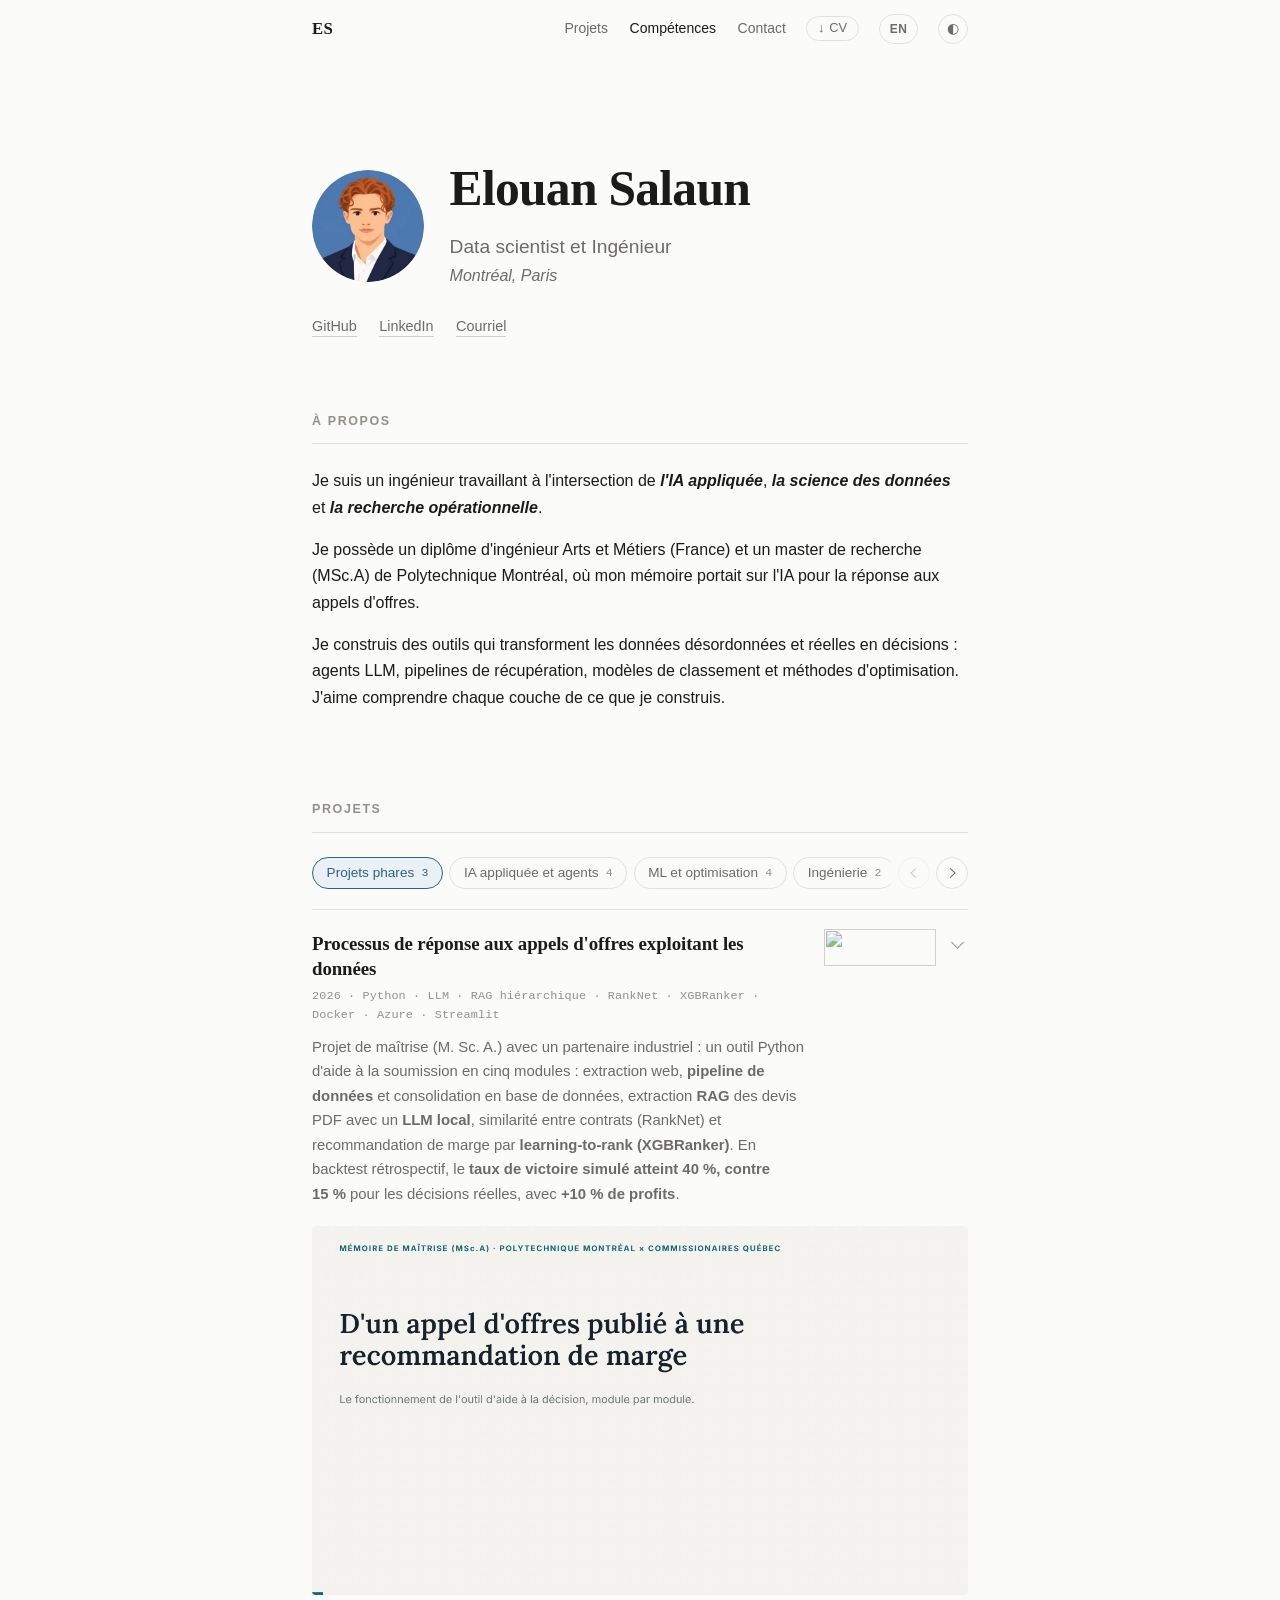
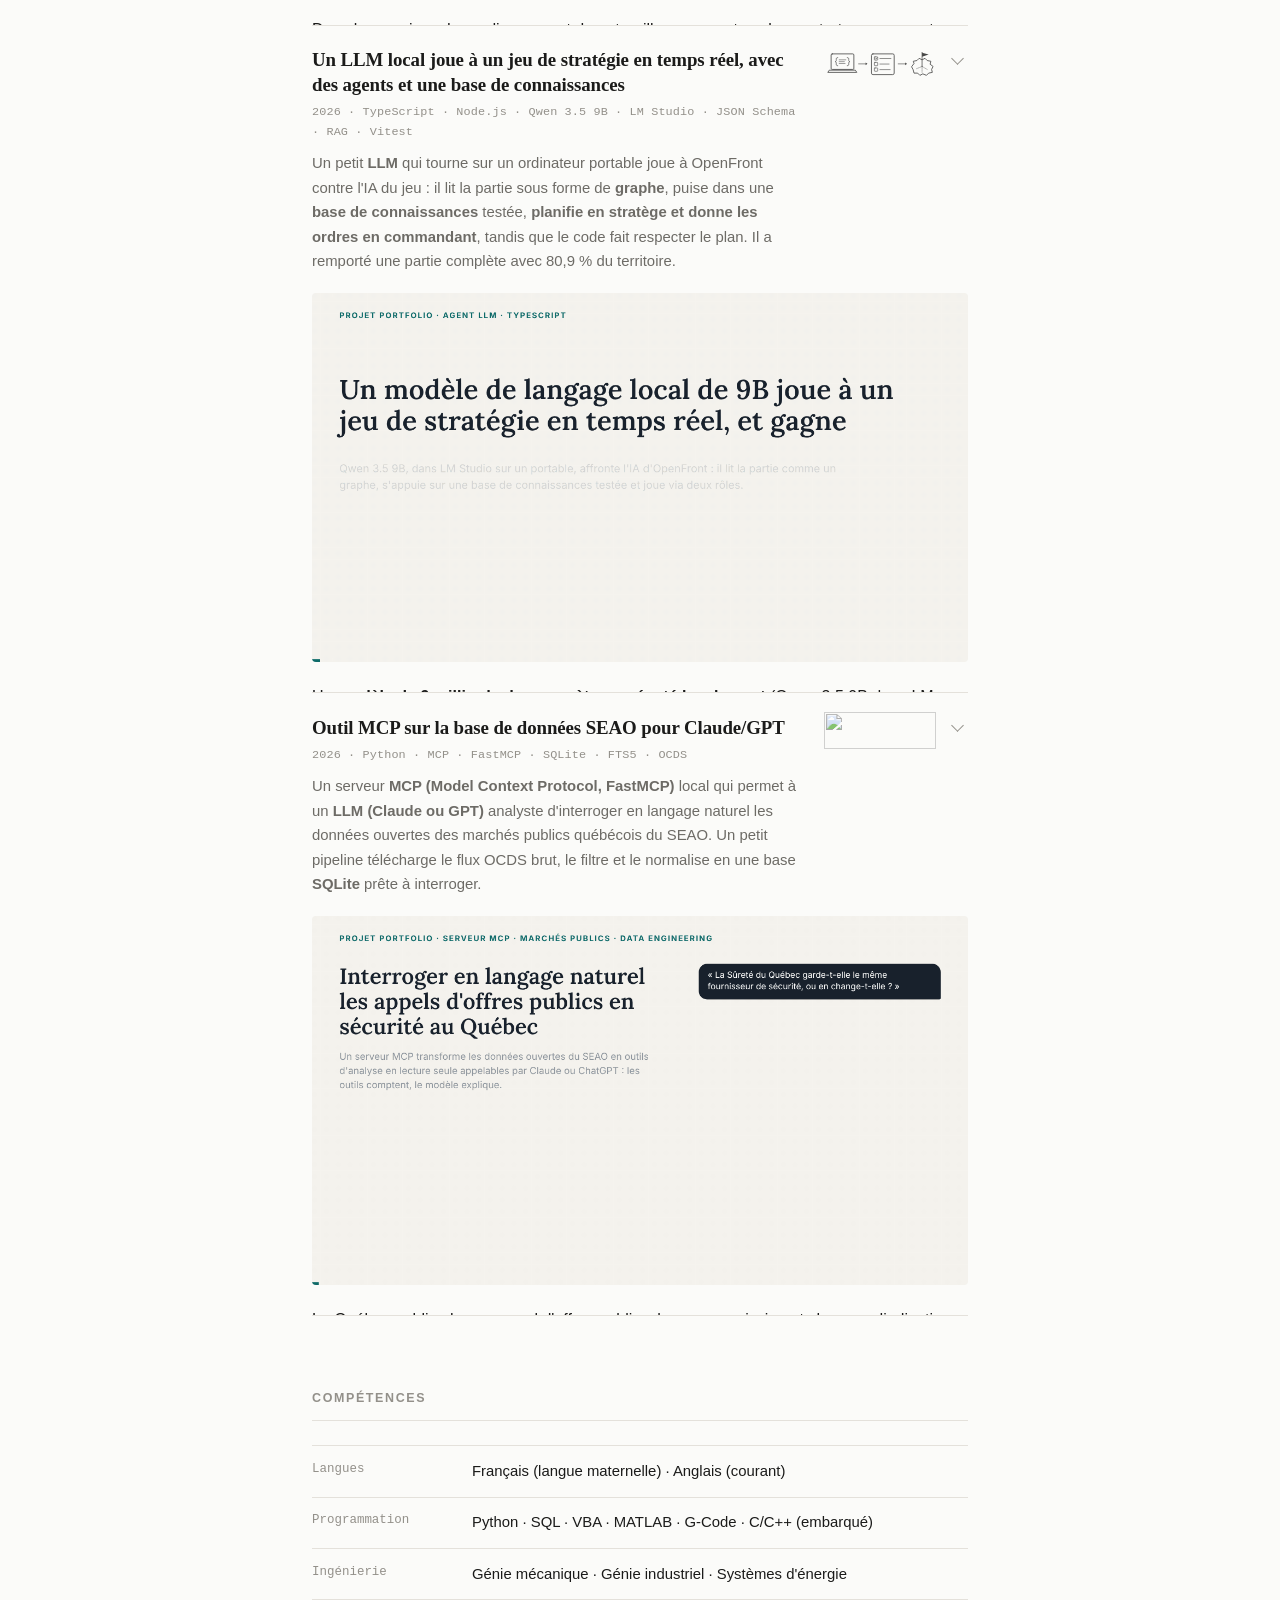
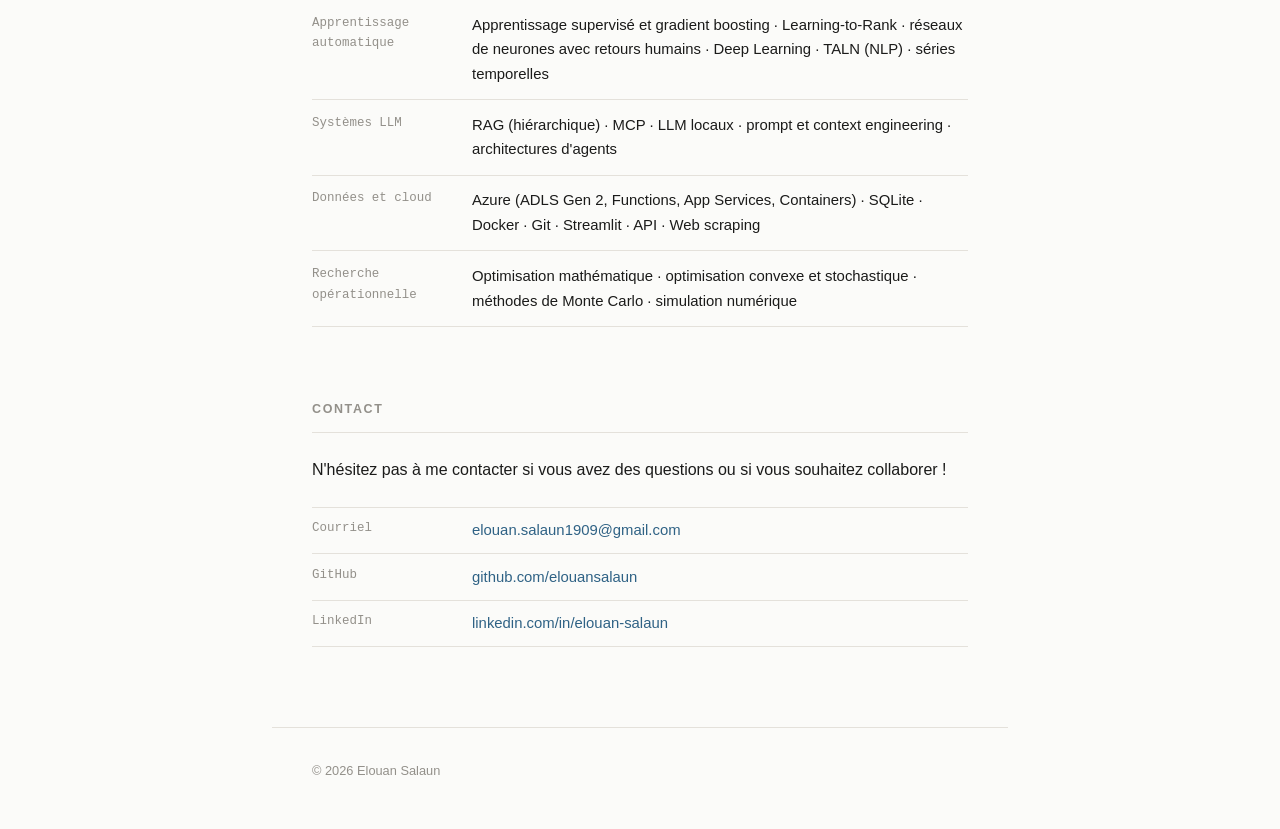
==== commit c51db46a: "traduction" ====
--- a/fr/index.html
+++ b/fr/index.html
@@ -126,7 +126,7 @@
                       aria-expanded="false" aria-controls="p-forecasting-panel">
                 <span class="project-name">Processus de réponse aux appels d'offres exploitant les données</span>
                 <span class="project-meta">2026 · Python · LLM · RAG hiérarchique · RankNet · XGBRanker · Docker · Azure · Streamlit</span>
-                <span class="project-summary">Mémoire de maîtrise (M. Sc. A.) avec un partenaire industriel : un outil Python d'aide à la soumission en cinq modules : extraction web, <b>pipeline de données</b> et consolidation en base de données, extraction <b>RAG</b> des devis PDF avec un <b>LLM local</b>, similarité entre contrats (RankNet) et recommandation de marge par <b>learning-to-rank (XGBRanker)</b>. En backtest rétrospectif, le <b>taux de victoire simulé atteint 40 %, contre 15 %</b> pour les décisions réelles, avec <b>+10 % de profits</b>.</span>
+                <span class="project-summary">Projet de maîtrise (M. Sc. A.) avec un partenaire industriel : un outil Python d'aide à la soumission en cinq modules : extraction web, <b>pipeline de données</b> et consolidation en base de données, extraction <b>RAG</b> des devis PDF avec un <b>LLM local</b>, similarité entre contrats (RankNet) et recommandation de marge par <b>learning-to-rank (XGBRanker)</b>. En backtest rétrospectif, le <b>taux de victoire simulé atteint 40 %, contre 15 %</b> pour les décisions réelles, avec <b>+10 % de profits</b>.</span>
                 <img class="project-icon" src="../assets/img/icon_project_MSc.svg" alt="" aria-hidden="true">
                 <span class="chevron" aria-hidden="true"></span>
               </button>
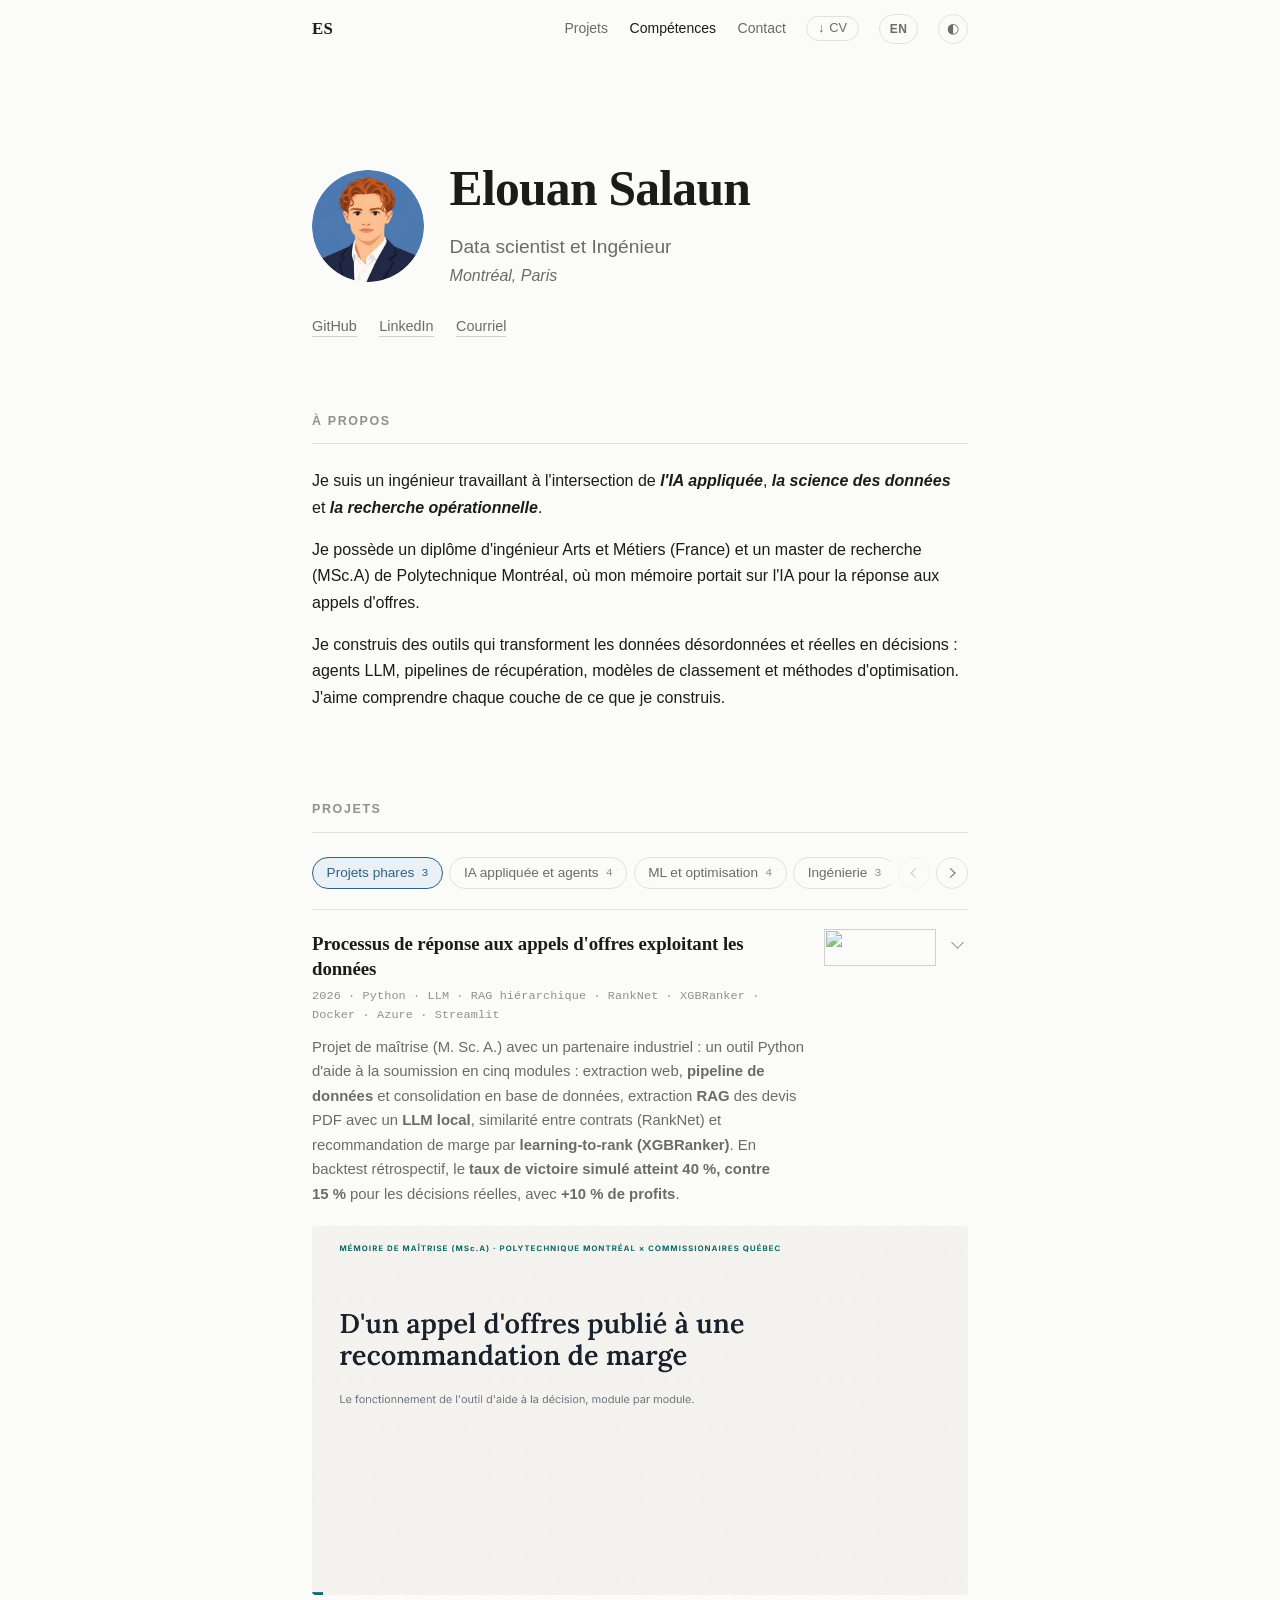
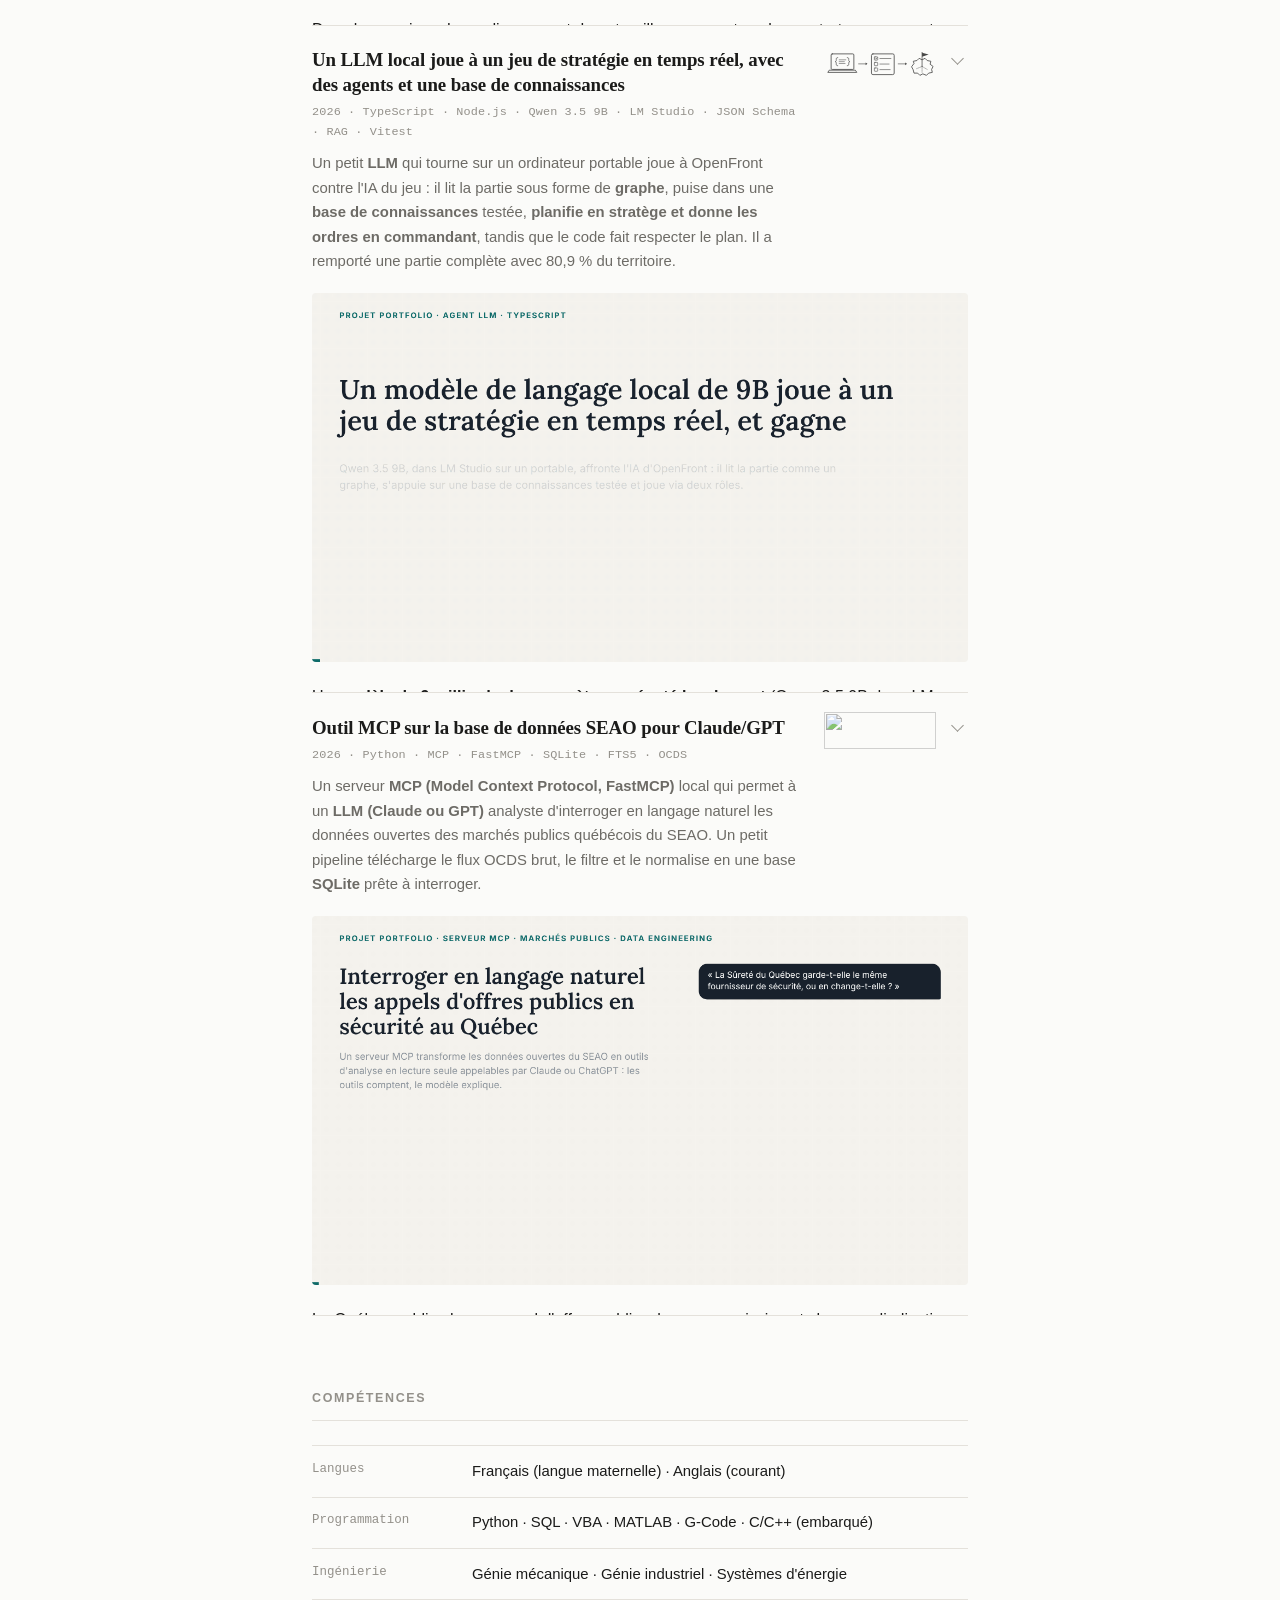
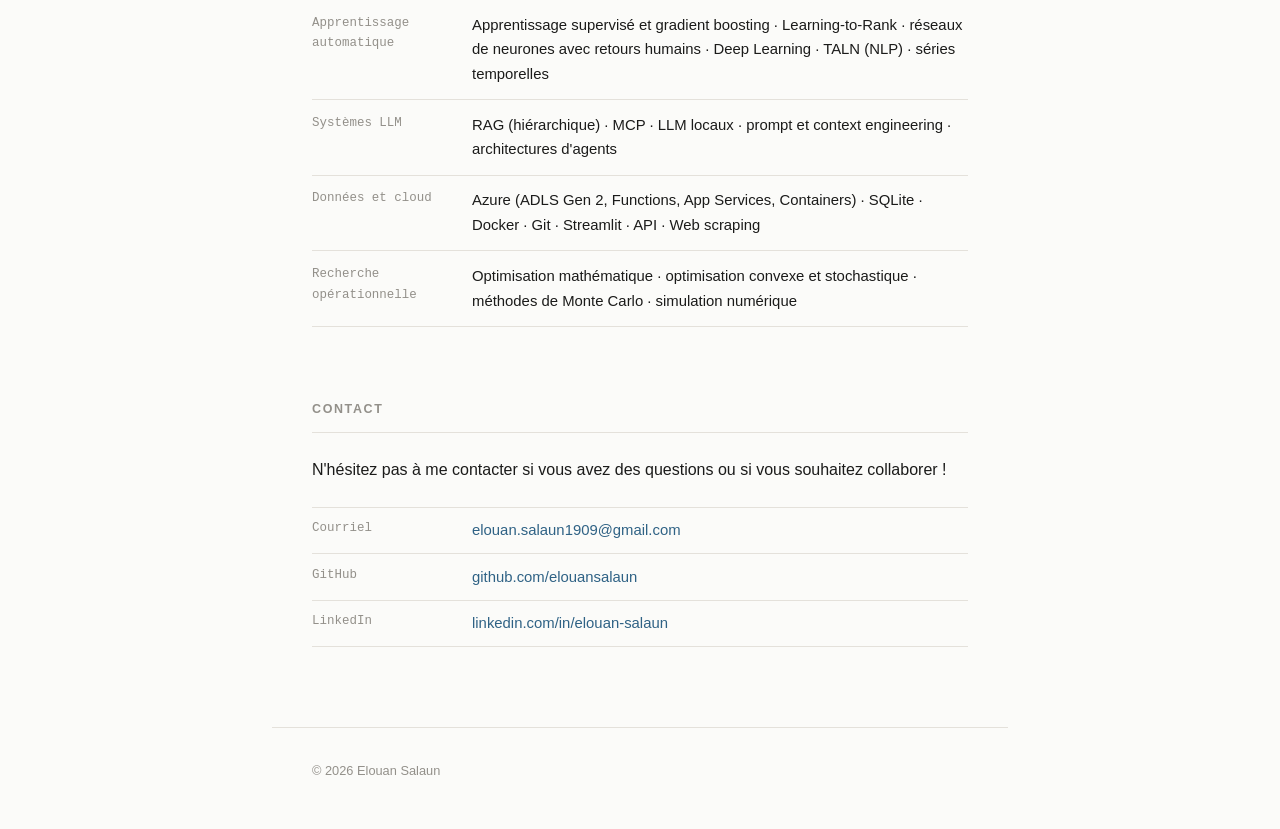
==== commit 1c7aca17: "adding cfdxel old project" ====
--- a/fr/index.html
+++ b/fr/index.html
@@ -97,7 +97,7 @@
           <button class="cat-tab" id="cat-selected-tab" type="button" role="tab" aria-selected="true" aria-controls="cat-selected">Projets phares <span class="cat-count">3</span></button>
           <button class="cat-tab" id="cat-ai-tab" type="button" role="tab" aria-selected="false" aria-controls="cat-ai">IA appliquée et agents <span class="cat-count">4</span></button>
           <button class="cat-tab" id="cat-ml-tab" type="button" role="tab" aria-selected="false" aria-controls="cat-ml">ML et optimisation <span class="cat-count">4</span></button>
-          <button class="cat-tab" id="cat-eng-tab" type="button" role="tab" aria-selected="false" aria-controls="cat-eng">Ingénierie <span class="cat-count">2</span></button>
+          <button class="cat-tab" id="cat-eng-tab" type="button" role="tab" aria-selected="false" aria-controls="cat-eng">Ingénierie <span class="cat-count">3</span></button>
         </div>
         <button class="cat-arrow cat-prev" type="button" aria-label="Catégorie précédente"><span aria-hidden="true"></span></button>
         <button class="cat-arrow cat-next" type="button" aria-label="Catégorie suivante"><span aria-hidden="true"></span></button>
@@ -1704,6 +1704,178 @@
                   <p class="rk-foot">Projet de semestre pour le programme CNES/PERSEUS, démonstrateur ASTREOS, à Arts et Métiers. Le rapport du projet couvre aussi les matériaux lin/Elium, la machine et la campagne expérimentale ; cette page couvre les parties mathématique et logicielle.</p>
 
                 </div>
+
+              </div>
+            </div>
+          </article>
+
+          <!-- ---------- PROJECT: CFDXEL ---------- -->
+          <article class="project" id="p-cfdxel">
+            <h3 class="project-heading">
+              <button class="project-head" id="p-cfdxel-btn" type="button"
+                      aria-expanded="false" aria-controls="p-cfdxel-panel">
+                <span class="project-name">CFDxel : une soufflerie en formules Excel pures</span>
+                <span class="project-meta">2023 · Excel · CFD · Lattice Boltzmann (D2Q9, BGK) · calcul itératif · NumPy</span>
+                <span class="project-summary">Une <b>soufflerie numérique 2D</b> qui tourne entièrement en formules de cellules Excel, <b>sans VBA</b> ni macros. Un solveur <b>Lattice Boltzmann</b> avance d'un pas de temps à chaque passe du moteur de références circulaires d'Excel : on tape x pour dessiner un obstacle, on appuie sur F9, et une <b>allée de tourbillons de von Kármán</b> se forme derrière lui.</span>
+                <img class="project-icon" src="../assets/img/icon_project_cfd.svg" alt="" aria-hidden="true">
+                <span class="chevron" aria-hidden="true"></span>
+              </button>
+            </h3>
+
+            <img class="project-preview" src="../assets/img/CFDxel/cfdxel_preview.jpg" alt="Capture du classeur CFDxel dans Excel, vue de la vorticité : un cylindre violet sur une grille de cellules, suivi d'une allée de tourbillons de von Kármán alternant rouge et bleu." width="1200" height="675" loading="lazy" decoding="async">
+
+            <div class="panel" id="p-cfdxel-panel" role="region" aria-labelledby="p-cfdxel-btn">
+              <div class="panel-inner">
+
+                <div class="rk">
+
+                  <div class="rk-top">
+                    <p>Une soufflerie bidimensionnelle construite uniquement avec des formules de cellules Excel, sans VBA, macros ni compléments. On dessine un obstacle en tapant x dans des cellules, on appuie sur F9, et l'écoulement se développe autour jusqu'à ce que des tourbillons se détachent derrière lui. Sous le capot, c'est un solveur Lattice Boltzmann (D2Q9, BGK) ; la vraie difficulté était de faire avancer un tableur dans le temps, ce qui a demandé de <strong>transformer le moteur de références circulaires d'Excel en intégrateur temporel</strong>.</p>
+
+                    <div class="rk-facts">
+                      <div class="rk-fact"><b>0</b><span>ligne de VBA : chaque population de chaque cellule est une simple formule</span></div>
+                      <div class="rk-fact"><b>≈540 000</b><span>formules recalculées à chaque pas de temps sur une grille de 100 × 300</span></div>
+                      <div class="rk-fact"><b>10⁻¹⁵</b><span>écart entre le classeur et une référence NumPy du même schéma</span></div>
+                    </div>
+                  </div>
+
+                  <div class="rk-sec">
+                    <span class="rk-eyebrow">01 — Fonctionnement</span>
+                    <div class="rk-col">
+                      <p>La méthode de Lattice Boltzmann convient à un tableur parce qu'elle est locale et explicite : une cellule n'a besoin que de ses 8 voisines au pas précédent, donc une formule donne une mise à jour, et une paroi tient en un seul IF. Chaque itération du calcul itératif d'Excel est un pas de temps. Deux copies des 9 populations travaillent à tour de rôle, et un indicateur de phase décide laquelle est écrite pendant que l'autre reste figée.</p>
+                    </div>
+
+                    <figure>
+                      <div class="rk-frame">
+                        <svg viewBox="0 0 940 410" role="img" aria-label="La feuille Tunnel, où l'on tape les obstacles, alimente la feuille Mask, qui combine les parois, les cellules dessinées et une forme prédéfinie. Le masque alimente deux tampons de neuf populations, A et B, mis à jour par propagation en mode pull et collision BGK. Une horloge sur la feuille Control inverse un indicateur de phase à chaque itération pour choisir le tampon écrit. En dessous, la densité et la vitesse sont lues dans le dernier tampon écrit, normalisées sur la feuille View pour le mode choisi, puis peintes sur la feuille Tunnel par mise en forme conditionnelle.">
+                          <defs>
+                            <marker id="cfd-a" viewBox="0 0 10 10" refX="9" refY="5" markerWidth="7" markerHeight="7" orient="auto-start-reverse">
+                              <path d="M0,0 L10,5 L0,10 z" fill="currentColor"/>
+                            </marker>
+                          </defs>
+
+                          <g font-family="Source Sans 3, sans-serif" font-size="11.5" fill="currentColor" opacity=".55">
+                            <text x="16" y="30">résoudre — une passe du calcul circulaire d'Excel = un pas de temps</text>
+                            <text x="16" y="272">afficher — lu dans le dernier tampon écrit</text>
+                          </g>
+
+                          <!-- row 1 : solve -->
+                          <g font-family="IBM Plex Mono, monospace">
+                            <rect x="16" y="54" width="160" height="96" rx="2" fill="none" stroke="currentColor" stroke-width="1.2" stroke-dasharray="4 3" opacity=".85"/>
+                            <text x="96" y="78" text-anchor="middle" fill="currentColor" font-size="11.5">Tunnel</text>
+                            <text x="96" y="96" text-anchor="middle" fill="currentColor" font-size="9.5" opacity=".7">taper x pour dessiner</text>
+                            <text x="96" y="112" text-anchor="middle" fill="currentColor" font-size="9.5" opacity=".7">forme · ρ, μ, U, D</text>
+                            <text x="96" y="128" text-anchor="middle" fill="currentColor" font-size="9" opacity=".55">seule feuille éditée</text>
+
+                            <rect x="220" y="54" width="160" height="96" rx="2" fill="none" stroke="var(--perf)" stroke-width="1.5"/>
+                            <text x="300" y="78" text-anchor="middle" fill="var(--perf)" font-size="11.5">Mask</text>
+                            <text x="300" y="96" text-anchor="middle" fill="var(--perf)" font-size="9.5" opacity=".9">parois OU x OU forme</text>
+                            <text x="300" y="112" text-anchor="middle" fill="var(--perf)" font-size="9" opacity=".75">1 solide · 0 fluide</text>
+                            <text x="300" y="128" text-anchor="middle" fill="var(--perf)" font-size="9" opacity=".75">recalculé à chaque F9</text>
+
+                            <rect x="424" y="54" width="300" height="96" rx="2" fill="none" stroke="var(--hedge)" stroke-width="1.8"/>
+                            <text x="574" y="78" text-anchor="middle" fill="var(--hedge)" font-size="11.5">A_0…A_8  ⇄  B_0…B_8</text>
+                            <text x="574" y="96" text-anchor="middle" fill="var(--hedge)" font-size="9.5" opacity=".9">9 populations × 2 tampons</text>
+                            <text x="574" y="112" text-anchor="middle" fill="var(--hedge)" font-size="9.5" opacity=".75">propagation pull + BGK, un LET par cellule</text>
+                            <text x="574" y="128" text-anchor="middle" fill="var(--hedge)" font-size="9" opacity=".6">rebond : IF(Mask=1, opposée, voisine)</text>
+
+                            <rect x="780" y="54" width="144" height="96" rx="2" fill="none" stroke="var(--risk)" stroke-width="1.5"/>
+                            <text x="852" y="78" text-anchor="middle" fill="var(--risk)" font-size="11.5">Control</text>
+                            <text x="852" y="96" text-anchor="middle" fill="var(--risk)" font-size="9.5" opacity=".9">Phase = 1 − Phase</text>
+                            <text x="852" y="112" text-anchor="middle" fill="var(--risk)" font-size="9.5" opacity=".75">Tick = Tick + 1</text>
+                            <text x="852" y="128" text-anchor="middle" fill="var(--risk)" font-size="9" opacity=".6">évaluée en premier</text>
+                          </g>
+
+                          <g stroke="currentColor" stroke-width="1.3" fill="none" opacity=".55" marker-end="url(#cfd-a)">
+                            <line x1="176" y1="102" x2="216" y2="102"/>
+                            <line x1="380" y1="102" x2="420" y2="102"/>
+                            <line x1="780" y1="102" x2="728" y2="102"/>
+                            <path d="M640,150 C640,190 508,190 508,158"/>
+                          </g>
+                          <g font-family="Source Sans 3, sans-serif" font-size="10" fill="currentColor" opacity=".55">
+                            <text x="754" y="94" text-anchor="middle">écrit</text>
+                            <text x="560" y="200" text-anchor="middle">Phase 0 : A depuis B · Phase 1 : B depuis A</text>
+                          </g>
+
+                          <!-- row 2 : display -->
+                          <g font-family="IBM Plex Mono, monospace">
+                            <rect x="424" y="292" width="300" height="88" rx="2" fill="none" stroke="var(--hedge)" stroke-width="1.5"/>
+                            <text x="574" y="320" text-anchor="middle" fill="var(--hedge)" font-size="11.5">Rho · Ux · Uy</text>
+                            <text x="574" y="339" text-anchor="middle" fill="var(--hedge)" font-size="9.5" opacity=".9">moments du dernier tampon écrit</text>
+                            <text x="574" y="355" text-anchor="middle" fill="var(--hedge)" font-size="9" opacity=".75">ρ = Σ fᵢ · ρu = Σ fᵢ cᵢ</text>
+
+                            <rect x="220" y="292" width="160" height="88" rx="2" fill="none" stroke="var(--perf)" stroke-width="1.5"/>
+                            <text x="300" y="320" text-anchor="middle" fill="var(--perf)" font-size="11.5">View</text>
+                            <text x="300" y="339" text-anchor="middle" fill="var(--perf)" font-size="9.5" opacity=".9">|u| · ω · Δρ</text>
+                            <text x="300" y="355" text-anchor="middle" fill="var(--perf)" font-size="9" opacity=".75">normalisé sur [0, 1]</text>
+
+                            <rect x="16" y="292" width="160" height="88" rx="2" fill="none" stroke="var(--risk)" stroke-width="1.5"/>
+                            <text x="96" y="320" text-anchor="middle" fill="var(--risk)" font-size="11.5">mise en forme</text>
+                            <text x="96" y="339" text-anchor="middle" fill="var(--risk)" font-size="9.5" opacity=".9">9 bandes de couleur</text>
+                            <text x="96" y="355" text-anchor="middle" fill="var(--risk)" font-size="9" opacity=".75">règles lisant View!</text>
+                          </g>
+
+                          <g stroke="currentColor" stroke-width="1.3" fill="none" opacity=".55" marker-end="url(#cfd-a)">
+                            <line x1="680" y1="150" x2="680" y2="288"/>
+                            <line x1="424" y1="336" x2="384" y2="336"/>
+                            <line x1="220" y1="336" x2="180" y2="336"/>
+                            <path d="M96,292 L96,154"/>
+                          </g>
+                          <g font-family="Source Sans 3, sans-serif" font-size="10" fill="currentColor" opacity=".55">
+                            <text x="108" y="226">peint sur la grille</text>
+                          </g>
+                        </svg>
+                      </div>
+                      <figcaption><b>Deux tampons et une horloge.</b> Excel évalue les cellules dans son propre ordre, donc un tampon unique mélangerait les niveaux de temps. Comme Phase s'inverse à chaque itération, le tampon lu est toujours figé ; la seule hypothèse restante est que Control est évaluée en premier, ce que le compteur Tick vérifie à chaque F9.</figcaption>
+                    </figure>
+                  </div>
+
+                  <div class="rk-sec">
+                    <span class="rk-eyebrow">02 — Compétences</span>
+                    <ul class="rk-plain">
+                      <li><b>Mécanique des fluides numérique.</b> Lattice Boltzmann D2Q9 avec collision BGK, parois par rebond (bounce-back), une entrée à l'équilibre avec une courte rafale latérale pour déclencher le détachement, et une sortie à gradient nul.</li>
+                      <li><b>Modélisation numérique.</b> Des entrées physiques (ρ, μ, U, D) converties en nombre de Reynolds, en temps de relaxation puis de nouveau en unités physiques ; τ est borné à 0,52 pour la stabilité, et le Reynolds réellement simulé est affiché à côté de celui demandé.</li>
+                      <li><b>Ingénierie de tableur.</b> Un seul modèle LET pour les 18 feuilles de tampons, un double tampon contre l'ordre de calcul d'Excel, un masque qui combine parois, cellules dessinées et formes paramétriques (cercle, rectangle, NACA 0012 avec angle d'attaque), et la mise en forme conditionnelle entre feuilles comme moteur de rendu.</li>
+                      <li><b>Vérification.</b> Une implémentation NumPy du même schéma, injectée dans le classeur : chaque population concorde à environ 10⁻¹⁵ près.</li>
+                    </ul>
+                  </div>
+
+                  <div class="rk-sec">
+                    <span class="rk-eyebrow">03 — Résultats</span>
+                    <div class="rk-col">
+                      <p>Avec un cylindre de 20 cellules à Re = 100, le classeur passe par la séquence attendue : une paire symétrique de zones de recirculation, un sillage plus long qui se met à osciller, puis un détachement périodique des tourbillons après environ 3 000 pas. Les obstacles peuvent être redessinés pendant que l'écoulement tourne.</p>
+                    </div>
+
+                    <div class="rk-shots">
+                      <figure>
+                        <div class="rk-frame rk-frame--img">
+                          <img src="../assets/img/CFDxel/wake_symmetric.jpg" alt="Vue de la vitesse après environ 600 pas : deux zones de recirculation lentes, en bleu, se tiennent symétriquement derrière le cylindre violet, avec un écoulement rapide, en rouge, sur ses côtés." width="1200" height="450" loading="lazy" decoding="async">
+                        </div>
+                        <figcaption><b>Sillage symétrique.</b> Après environ 600 pas, deux zones de recirculation lentes (en bleu) se forment derrière le cylindre, dans la vue de la vitesse.</figcaption>
+                      </figure>
+                      <figure>
+                        <div class="rk-frame rk-frame--img">
+                          <img src="../assets/img/CFDxel/wake_shedding.jpg" alt="Vue de la vitesse pendant le détachement périodique : le sillage bleu et lent derrière le cylindre est devenu ondulé et se fragmente en poches qui partent vers l'aval." width="1200" height="450" loading="lazy" decoding="async">
+                        </div>
+                        <figcaption><b>Détachement périodique.</b> Du fluide lent se détache alternativement du haut et du bas du cylindre et part vers l'aval.</figcaption>
+                      </figure>
+                    </div>
+
+                    <figure>
+                      <div class="rk-frame rk-frame--img">
+                        <img src="../assets/img/CFDxel/custom_obstacles.jpg" alt="Vue de la vitesse avec deux coins violets dessinés à la main à la place du cylindre : un jet rapide, en rouge, passe dans l'espace entre eux et un sillage lent, en bleu, suit chacun d'eux." width="1200" height="403" loading="lazy" decoding="async">
+                      </div>
+                      <figcaption><b>N'importe quelle forme, tapée à la main.</b> Deux coins dessinés avec des x à la place du cylindre. Le fluide resserré entre eux accélère en un jet (en rouge) et chaque coin laisse un sillage lent ; les bords en escalier sont ceux de toute géométrie en rebond.</figcaption>
+                    </figure>
+                  </div>
+
+                  <p class="rk-foot">Projet personnel, 2023. Le BGK simple et le rebond simple limitent le Reynolds simulé à environ 300 sur cette grille, et la densité moyenne dérive d'environ 2 % en 6 000 pas avec l'entrée et la sortie ouvertes ; des conditions aux limites de Zou–He et une collision MRT sont les prochaines étapes.</p>
+
+                </div>
+
+                <!-- <p class="project-links">
+                  <a href="https://github.com/elouansalaun/CFDxel">Dépôt ↗</a>
+                </p> -->
 
               </div>
             </div>
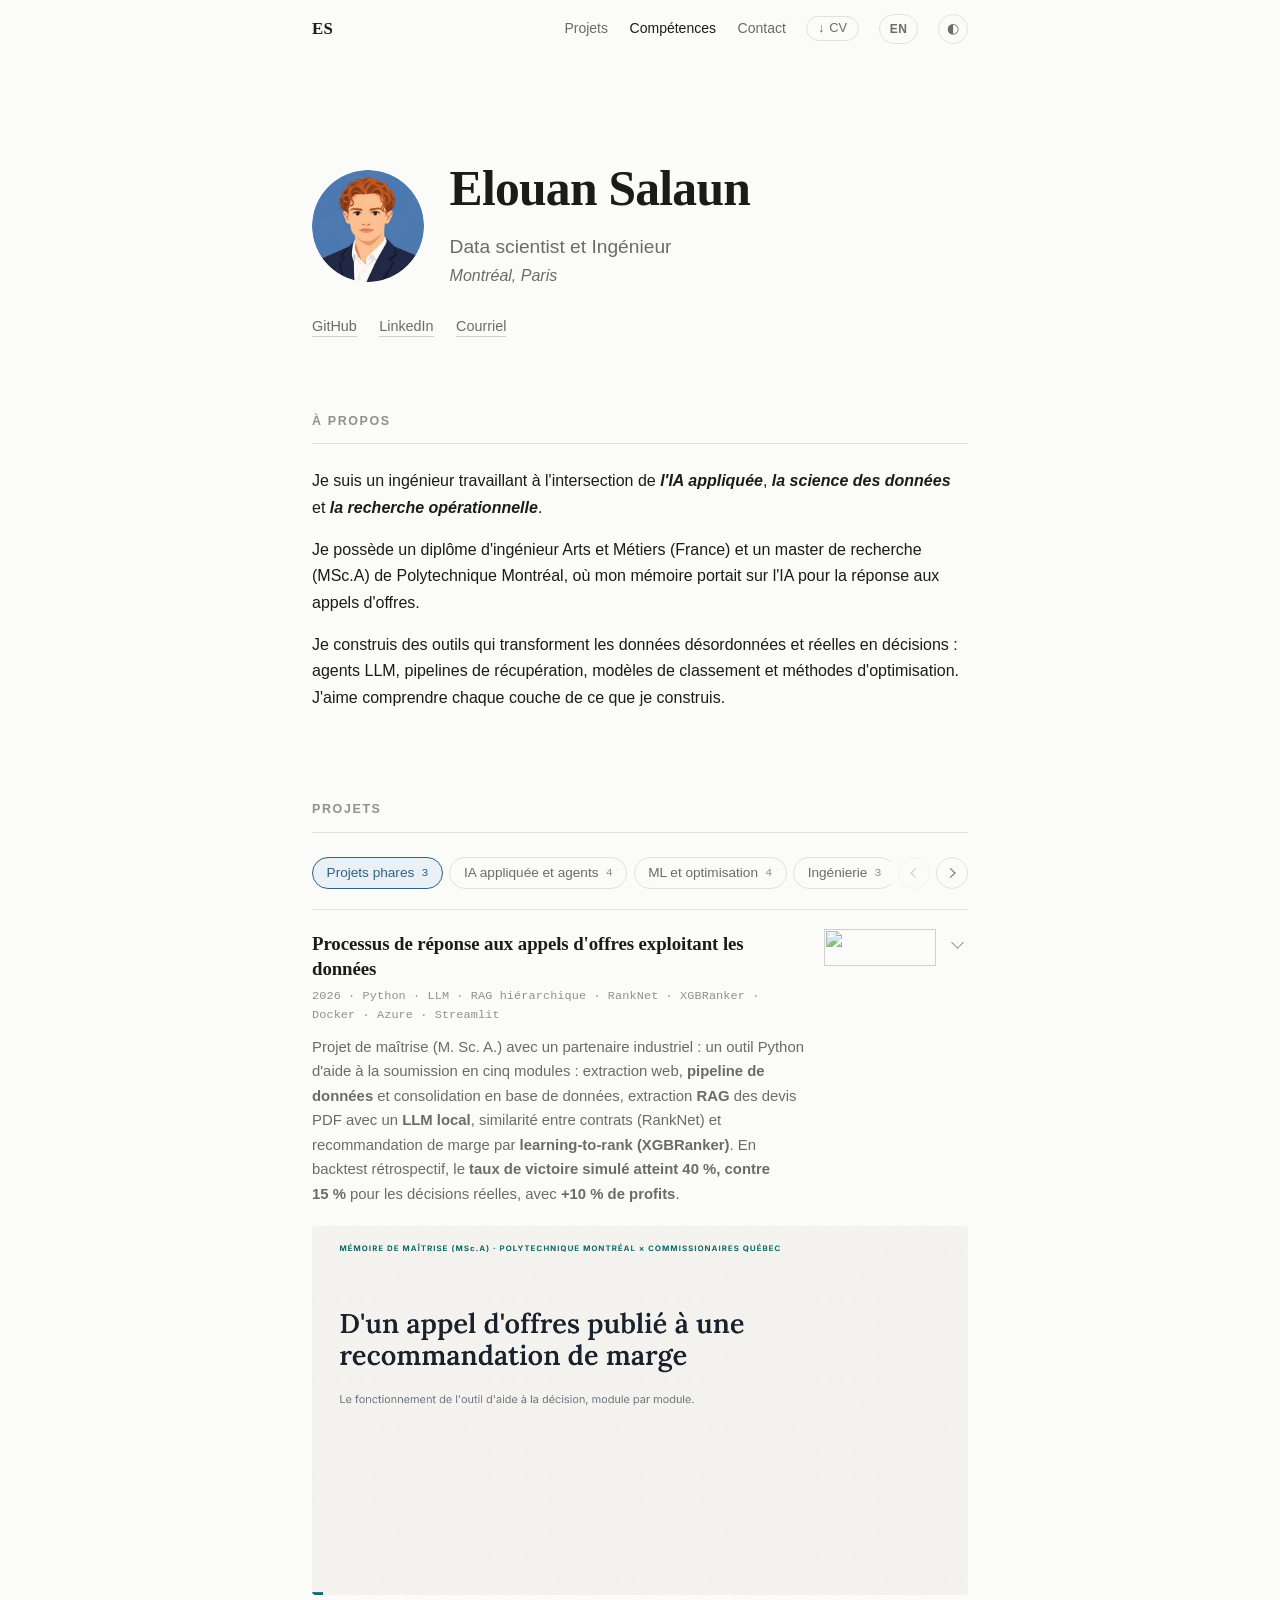
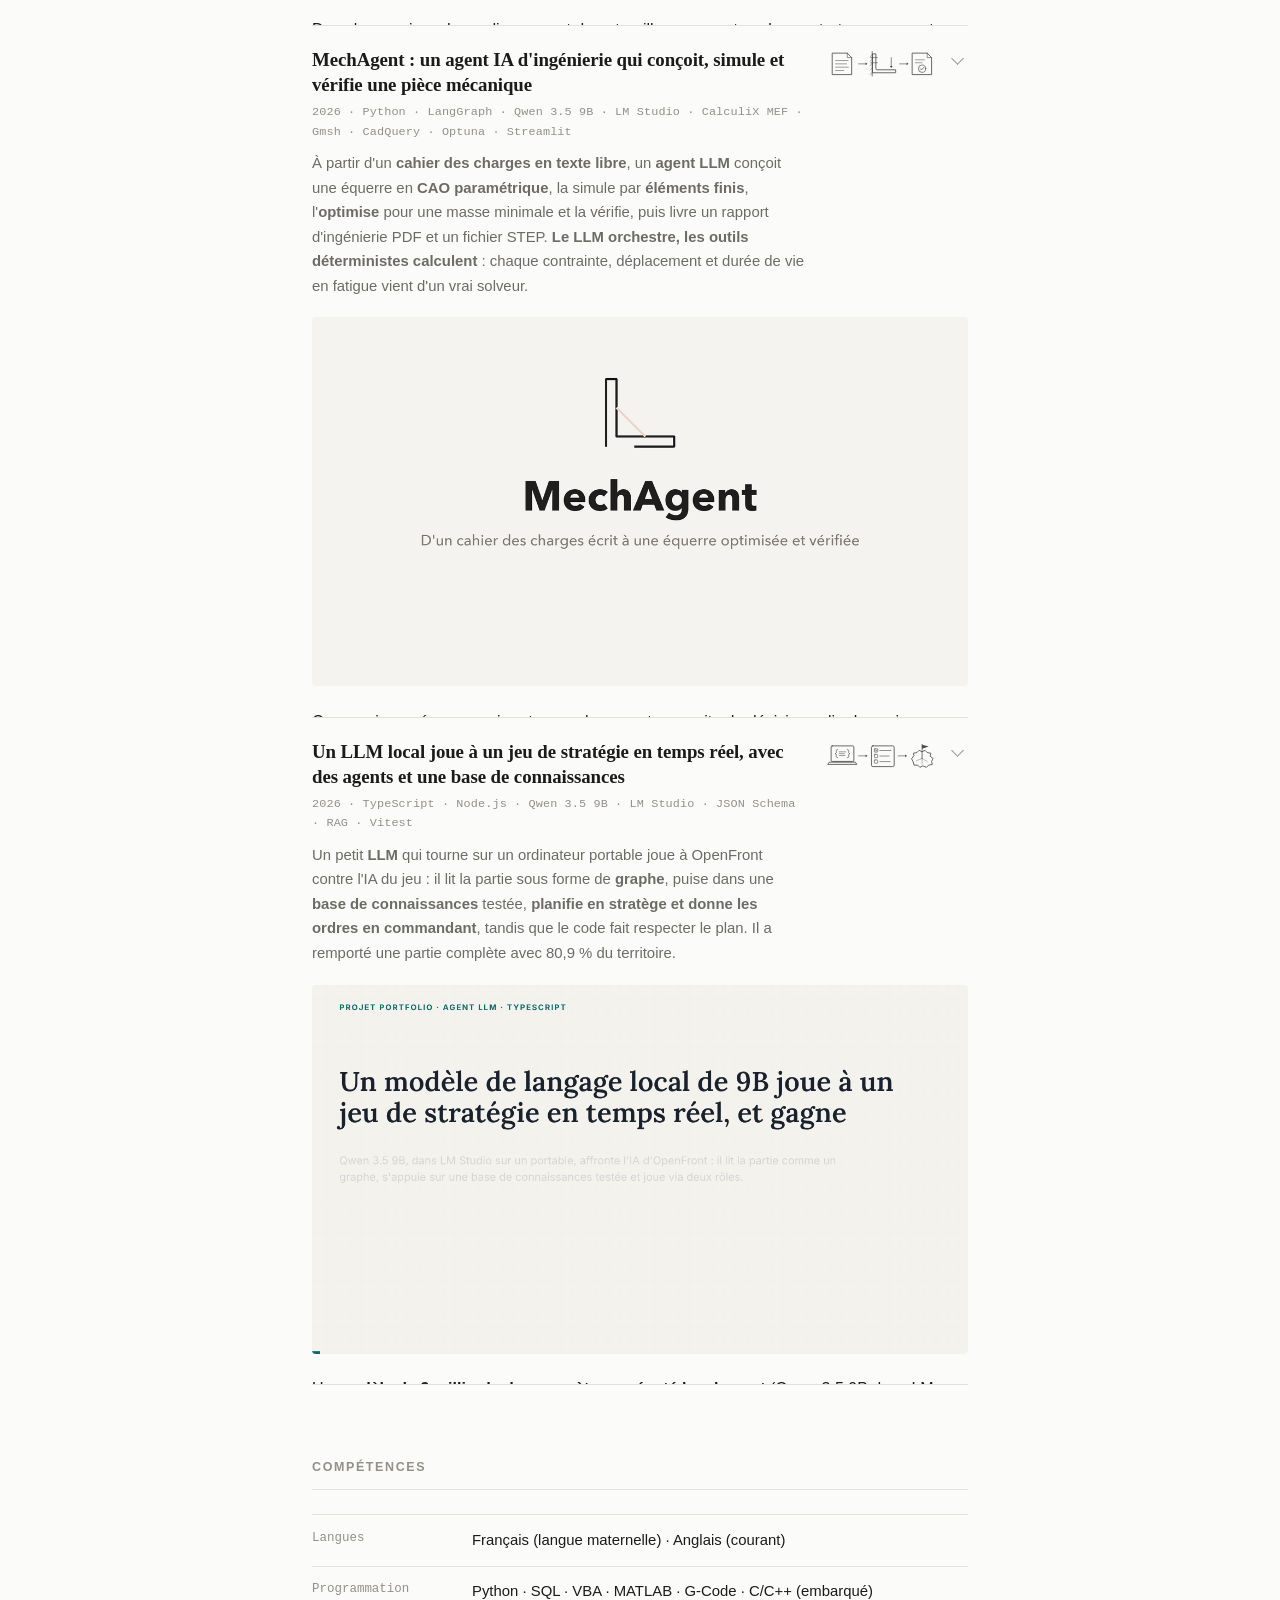
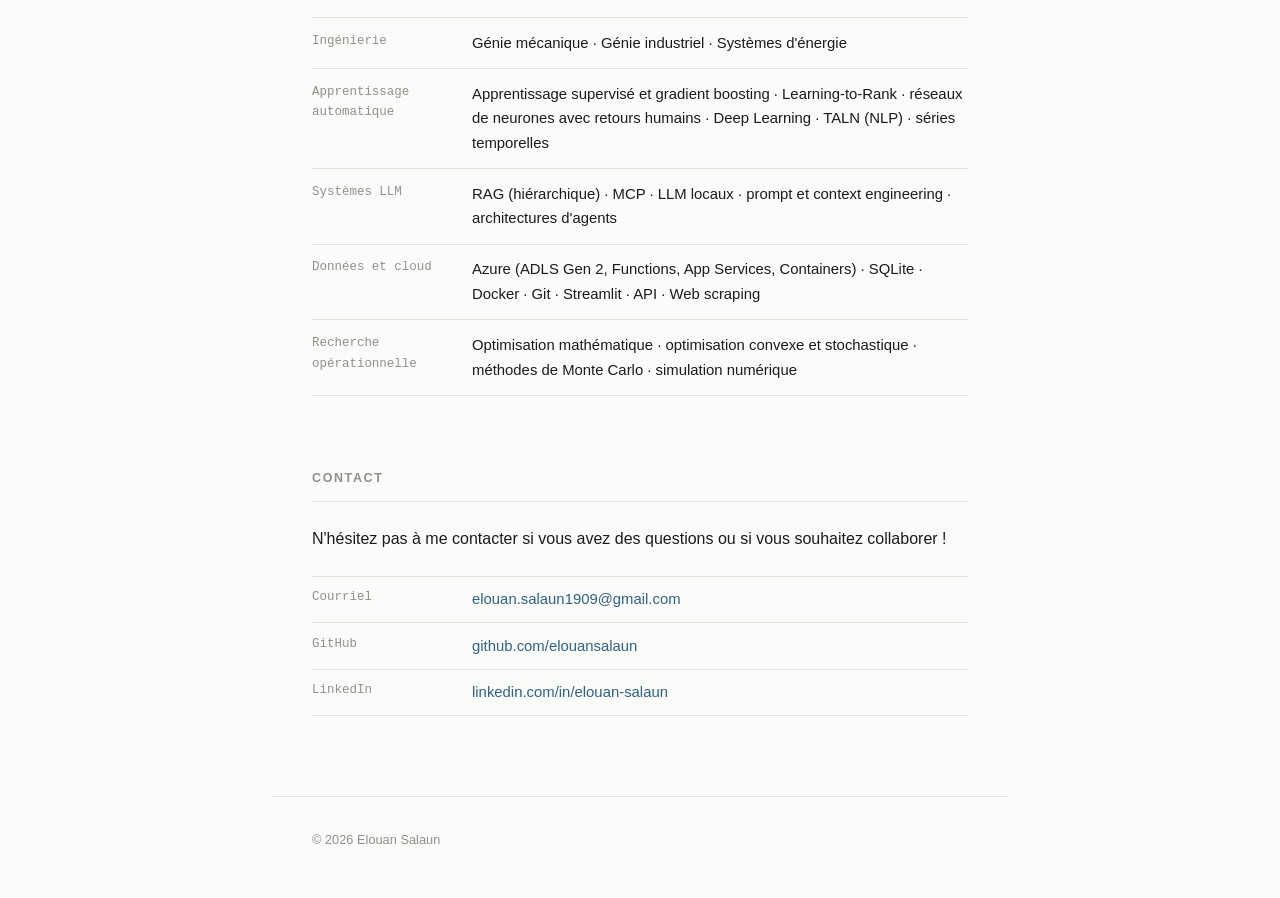
==== commit 8fe9f96a: "Adding MechAgent project" ====
--- a/fr/index.html
+++ b/fr/index.html
@@ -111,8 +111,9 @@
 
           <!-- Filled by main.js with copies of these projects; edit them in their own category. -->
           <div class="project-ref" data-ref="p-forecasting"></div>
+          <div class="project-ref" data-ref="p-mechagent"></div>
           <div class="project-ref" data-ref="p-llm-rts"></div>
-          <div class="project-ref" data-ref="p-seao"></div>
+          
         </div>
 
         <!-- ==================== CATEGORY: IA APPLIQUÉE ET AGENTS ==================== -->
@@ -386,7 +387,7 @@
             </div>
           </article>
 
-          <!-- ---------- PROJECT: LIDAR AGENT ---------- -->
+          <!-- ---------- PROJECT: LIDAR AGENT ---------- --><!--
           <article class="project" id="p-lidar-agent">
             <h3 class="project-heading">
               <button class="project-head" id="p-lidar-agent-btn" type="button"
@@ -488,6 +489,225 @@
 
               </div>
             </div>
+          </article>-->
+
+          <!-- ---------- PROJECT: MECHAGENT ---------- -->
+          <article class="project" id="p-mechagent">
+            <h3 class="project-heading">
+              <button class="project-head" id="p-mechagent-btn" type="button"
+                      aria-expanded="false" aria-controls="p-mechagent-panel">
+                <span class="project-name">MechAgent : un agent IA d'ingénierie qui conçoit, simule et vérifie une pièce mécanique</span>
+                <span class="project-meta">2026 · Python · LangGraph · Qwen 3.5 9B · LM Studio · CalculiX MEF · Gmsh · CadQuery · Optuna · Streamlit</span>
+                <span class="project-summary">À partir d'un <b>cahier des charges en texte libre</b>, un <b>agent LLM</b> conçoit une équerre en <b>CAO paramétrique</b>, la simule par <b>éléments finis</b>, l'<b>optimise</b> pour une masse minimale et la vérifie, puis livre un rapport d'ingénierie PDF et un fichier STEP. <b>Le LLM orchestre, les outils déterministes calculent</b> : chaque contrainte, déplacement et durée de vie en fatigue vient d'un vrai solveur.</span>
+                <img class="project-icon" src="../assets/img/icon_project_mech.svg" alt="" aria-hidden="true">
+                <span class="chevron" aria-hidden="true"></span>
+              </button>
+            </h3>
+
+            <img class="project-preview" src="../assets/img/MechAgent/mechagent_explained_fr.gif" alt="Explication animée de MechAgent : une demande en texte libre transformée par un agent LLM et des outils d'ingénierie déterministes en une équerre simulée, optimisée et vérifiée, avec un rapport PDF et un fichier STEP." width="1200" height="675" loading="lazy" decoding="async">
+
+            <div class="panel" id="p-mechagent-panel" role="region" aria-labelledby="p-mechagent-btn">
+              <div class="panel-inner">
+
+                <div class="rk">
+
+                  <div class="rk-top">
+                    <p>Concevoir une équerre qui porte une charge est une suite de décisions : lire les exigences, choisir les analyses, choisir un matériau, dimensionner la géométrie, simuler, itérer, puis prouver que le résultat est correct. Un LLM peut piloter cette suite, mais il ne doit jamais être la source d'un chiffre d'ingénierie. Dans MechAgent, un <strong>LLM local lit la demande et choisit entre des actions que les règles d'ingénierie autorisent déjà</strong> ; la CAO, le maillage, les éléments finis, la fatigue et l'optimisation sont des outils déterministes, et une conception n'est déclarée <strong>vérifiée</strong> qu'une fois chaque vérification requise exécutée et réussie.</p>
+
+                    <div class="rk-facts">
+                      <div class="rk-fact"><b>960,5 g</b><span>équerre d'étagère en titane sous 2 000 N, vérifiée en 20 min environ sur un ordinateur portable</span></div>
+                      <div class="rk-fact"><b>10 / 10</b><span>vérifications réussies : solveur, maillage, équilibre, linéarité, exigences, convergence</span></div>
+                      <div class="rk-fact"><b>6 / 6</b><span>cas de référence analytiques que la chaîne éléments finis doit reproduire avant qu'un résultat soit pris en compte</span></div>
+                    </div>
+                  </div>
+
+                  <div class="rk-sec">
+                    <span class="rk-eyebrow">01 — Fonctionnement</span>
+                    <div class="rk-col">
+                      <h4>Le LLM orchestre, les outils déterministes calculent</h4>
+                      <p>L'agent est un graphe d'états LangGraph. Le LLM n'intervient qu'à deux endroits : il extrait du texte les charges, les points de fixation et les limites, et chaque valeur lue est vérifiée par rapport au texte d'origine ; plus tard, il arbitre entre les actions autorisées par les règles. Tout le reste relève de règles d'ingénierie et d'outils, et chaque nœud inscrit sa décision dans une trace marquée <code>[llm]</code>, <code>[rule]</code> ou <code>[tool]</code>. Chaque essai d'optimisation est une chaîne complète : CadQuery construit l'équerre paramétrique, Gmsh la maille en tétraèdres quadratiques, CalculiX la résout, puis la limite élastique, le déplacement, la fatigue (courbes S-N, Miner) et le flambement sont vérifiés.</p>
+                    </div>
+
+                    <figure>
+                      <div class="rk-frame">
+                        <svg viewBox="0 0 940 330" role="img" aria-label="Le déroulement de MechAgent. Le LLM analyse la demande ; des règles d'ingénierie la relisent et planifient les analyses ; des outils déterministes valident le solveur sur six cas analytiques, classent les matériaux, lancent une recherche Optuna avec un calcul éléments finis par essai et vérifient les meilleures conceptions sur un maillage plus fin. Une étape de décision, où les règles listent les actions autorisées et le LLM en choisit une, revient à la recherche pour l'affiner ou l'élargir, ou passe au rapport, qui livre un statut, un PDF et un fichier STEP.">
+                          <defs>
+                            <marker id="ma-c" viewBox="0 0 10 10" refX="9" refY="5" markerWidth="7" markerHeight="7" orient="auto-start-reverse">
+                              <path d="M0,0 L10,5 L0,10 z" fill="currentColor"/>
+                            </marker>
+                            <marker id="ma-h" viewBox="0 0 10 10" refX="9" refY="5" markerWidth="7" markerHeight="7" orient="auto-start-reverse">
+                              <path d="M0,0 L10,5 L0,10 z" fill="var(--hedge)"/>
+                            </marker>
+                          </defs>
+
+                          <!-- legend -->
+                          <g font-family="Source Sans 3, sans-serif" font-size="11" fill="currentColor">
+                            <rect x="14" y="14" width="14" height="10" rx="1" fill="none" stroke="var(--hedge)" stroke-width="1.8"/>
+                            <text x="34" y="23" opacity=".7">LLM</text>
+                            <rect x="80" y="14" width="14" height="10" rx="1" fill="none" stroke="currentColor" stroke-width="1.2" stroke-dasharray="3 2"/>
+                            <text x="100" y="23" opacity=".7">règle d'ingénierie</text>
+                            <rect x="214" y="14" width="14" height="10" rx="1" fill="none" stroke="currentColor" stroke-width="1.4"/>
+                            <text x="234" y="23" opacity=".7">outil déterministe</text>
+                          </g>
+
+                          <!-- first row, left to right -->
+                          <g font-family="IBM Plex Mono, monospace" text-anchor="middle">
+                            <rect x="14" y="56" width="156" height="68" rx="2" fill="none" stroke="var(--hedge)" stroke-width="2"/>
+                            <text x="92" y="82" fill="var(--hedge)" font-size="11.5">parse</text>
+                            <text x="92" y="100" fill="var(--hedge)" font-size="10" opacity=".85">lit la demande</text>
+                            <text x="92" y="114" fill="var(--hedge)" font-size="10" opacity=".85">valeurs vs. texte</text>
+
+                            <rect x="205" y="56" width="156" height="68" rx="2" fill="none" stroke="currentColor" stroke-width="1.2" stroke-dasharray="4 3"/>
+                            <text x="283" y="82" fill="currentColor" font-size="11.5">review</text>
+                            <text x="283" y="100" fill="currentColor" font-size="10" opacity=".65">place l'équerre</text>
+                            <text x="283" y="114" fill="currentColor" font-size="10" opacity=".65">données manquantes</text>
+
+                            <rect x="396" y="56" width="156" height="68" rx="2" fill="none" stroke="currentColor" stroke-width="1.2" stroke-dasharray="4 3"/>
+                            <text x="474" y="82" fill="currentColor" font-size="11.5">plan</text>
+                            <text x="474" y="100" fill="currentColor" font-size="10" opacity=".65">statique · fatigue</text>
+                            <text x="474" y="114" fill="currentColor" font-size="10" opacity=".65">flambement · modal</text>
+
+                            <rect x="587" y="56" width="156" height="68" rx="2" fill="none" stroke="currentColor" stroke-width="1.4"/>
+                            <text x="665" y="82" fill="currentColor" font-size="11.5">validate_solver</text>
+                            <text x="665" y="100" fill="currentColor" font-size="10" opacity=".65">6 cas analytiques</text>
+                            <text x="665" y="114" fill="currentColor" font-size="10" opacity=".65">tous réussis</text>
+
+                            <rect x="778" y="56" width="156" height="68" rx="2" fill="none" stroke="currentColor" stroke-width="1.4"/>
+                            <text x="856" y="82" fill="currentColor" font-size="11.5">select_materials</text>
+                            <text x="856" y="100" fill="currentColor" font-size="10" opacity=".65">indices d'Ashby</text>
+                            <text x="856" y="114" fill="currentColor" font-size="10" opacity=".65">présélection</text>
+                          </g>
+
+                          <!-- second row, right to left -->
+                          <g font-family="IBM Plex Mono, monospace" text-anchor="middle">
+                            <rect x="778" y="186" width="156" height="68" rx="2" fill="none" stroke="currentColor" stroke-width="1.4"/>
+                            <text x="856" y="212" fill="currentColor" font-size="11.5">search</text>
+                            <text x="856" y="230" fill="currentColor" font-size="10" opacity=".65">Optuna TPE</text>
+                            <text x="856" y="244" fill="currentColor" font-size="10" opacity=".65">1 calcul MEF / essai</text>
+
+                            <rect x="570" y="186" width="150" height="68" rx="2" fill="none" stroke="currentColor" stroke-width="1.4"/>
+                            <text x="645" y="212" fill="currentColor" font-size="11.5">verify</text>
+                            <text x="645" y="230" fill="currentColor" font-size="10" opacity=".65">maillage plus fin</text>
+                            <text x="645" y="244" fill="currentColor" font-size="10" opacity=".65">convergence</text>
+
+                            <rect x="356" y="186" width="150" height="68" rx="2" fill="none" stroke="var(--hedge)" stroke-width="2.2"/>
+                            <text x="431" y="212" fill="var(--hedge)" font-size="11.5">decide</text>
+                            <text x="431" y="230" fill="var(--hedge)" font-size="10" opacity=".85">règles → actions</text>
+                            <text x="431" y="244" fill="var(--hedge)" font-size="10" opacity=".85">le LLM en choisit une</text>
+
+                            <rect x="150" y="186" width="140" height="68" rx="2" fill="none" stroke="currentColor" stroke-width="1.4"/>
+                            <text x="220" y="212" fill="currentColor" font-size="11.5">report</text>
+                            <text x="220" y="230" fill="currentColor" font-size="10" opacity=".65">PDF · STEP</text>
+                            <text x="220" y="244" fill="currentColor" font-size="10" opacity=".65">trace des décisions</text>
+
+                            <rect x="14" y="186" width="110" height="68" rx="2" fill="none" stroke="currentColor" stroke-width="1.2" stroke-dasharray="4 3" opacity=".85"/>
+                            <text x="69" y="216" fill="currentColor" font-size="11">statut</text>
+                            <text x="69" y="234" fill="currentColor" font-size="10" opacity=".6">+ livrables</text>
+                          </g>
+
+                          <g stroke="currentColor" stroke-width="1.4" fill="none" opacity=".6" marker-end="url(#ma-c)">
+                            <line x1="170" y1="90" x2="203" y2="90"/>
+                            <line x1="361" y1="90" x2="394" y2="90"/>
+                            <line x1="552" y1="90" x2="585" y2="90"/>
+                            <line x1="743" y1="90" x2="776" y2="90"/>
+                            <line x1="856" y1="124" x2="856" y2="184"/>
+                            <line x1="778" y1="220" x2="722" y2="220"/>
+                            <line x1="570" y1="220" x2="508" y2="220"/>
+                            <line x1="150" y1="220" x2="126" y2="220"/>
+                          </g>
+
+                          <!-- the LLM's two exits from decide -->
+                          <g stroke="var(--hedge)" stroke-width="1.5" fill="none" marker-end="url(#ma-h)">
+                            <line x1="356" y1="220" x2="292" y2="220"/>
+                            <path d="M431,254 L431,288 L856,288 L856,258"/>
+                          </g>
+                          <g font-family="Source Sans 3, sans-serif" font-size="10.5" fill="var(--hedge)" text-anchor="middle">
+                            <text x="323" y="210">accept</text>
+                            <text x="323" y="238">ou stop</text>
+                            <text x="643" y="306">refine / widen_search</text>
+                          </g>
+                        </svg>
+                      </div>
+                      <figcaption><b>Deux étapes LLM dans un déroulement déterministe.</b> Un texte illisible, une question bloquante, une analyse non implémentée ou une validation du solveur ratée arrêtent l'exécution tôt avec un statut explicite, au lieu de produire une conception non vérifiée.</figcaption>
+                    </figure>
+
+                    <div class="rk-tablewrap">
+                      <table class="rk-prose">
+                        <caption>Le LLM ne choisit jamais librement. Après chaque vérification, les règles calculent les actions autorisées ; le LLM n'arbitre que s'il y en a plusieurs, et une réponse hors de la liste revient à l'action par défaut de la règle.</caption>
+                        <thead>
+                          <tr><th>Situation après vérification</th><th>Actions autorisées</th></tr>
+                        </thead>
+                        <tbody>
+                          <tr><td>Conception valide, une exigence à moins de 10 % de sa limite, ou plus d'itération disponible</td><td><code>accept</code></td></tr>
+                          <tr><td>Conception valide avec de la marge sur chaque exigence</td><td><code>refine</code>, <code>accept</code></td></tr>
+                          <tr><td>Conceptions valides trouvées, aucune n'a passé la vérification finale</td><td><code>refine</code>, <code>stop</code></td></tr>
+                          <tr><td>Aucune conception valide trouvée</td><td><code>widen_search</code>, <code>stop</code></td></tr>
+                          <tr><td>Aucune conception valide et plus d'itération disponible</td><td><code>stop</code></td></tr>
+                        </tbody>
+                      </table>
+                    </div>
+                  </div>
+
+                  <div class="rk-sec">
+                    <span class="rk-eyebrow">02 — Compétences</span>
+                    <ul class="rk-plain">
+                      <li><b>Agents LLM avec garde-fous.</b> Un graphe d'états LangGraph autour d'un LLM local (Qwen 3.5 9B dans LM Studio, aucune API cloud) ; des décisions limitées aux actions autorisées par les règles, chaque nombre et vecteur extrait vérifié par rapport au texte source, et chaque décision tracée avec sa source.</li>
+                      <li><b>Analyse par éléments finis.</b> Calcul statique linéaire en tétraèdres quadratiques (CalculiX, Gmsh), contrôles de qualité du maillage, d'équilibre et de linéarité, convergence du maillage, et une chaîne de calcul validée sur 6 cas analytiques.</li>
+                      <li><b>Fatigue et résistance.</b> Courbes S-N avec facteurs de Marin, corrections de contrainte moyenne de Goodman, Gerber et Soderberg, comptage rainflow, cumul de dommage de Miner, vérification au flambement.</li>
+                      <li><b>CAO paramétrique.</b> Une équerre en L CadQuery avec nervures et congés, placée sur des points de fixation quelconques par changements de repère et exportée en STEP dans le repère global de la demande.</li>
+                      <li><b>Optimisation et matériaux.</b> Minimisation de la masse sous contraintes avec Optuna, raffinement à partir de la meilleure solution, classement des matériaux par indices d'Ashby et modèle de coût.</li>
+                      <li><b>Génie logiciel.</b> Modèles de données Pydantic, un système d'unités unique imposé, 186 tests (tests unitaires avec un LLM simulé, tests de fumée sur les vrais solveurs), une application Streamlit avec exécutions en arrière-plan, et un rapport PDF généré avec ReportLab et PyVista.</li>
+                    </ul>
+                  </div>
+
+                  <div class="rk-sec">
+                    <span class="rk-eyebrow">03 — Résultats</span>
+                    <div class="rk-col">
+                      <p>Sur une équerre d'étagère en titane sous une charge statique de 2 000 N, le LLM a choisi <code>refine</code> après la première itération (1 004,7 g, 14 % de marge sur le déplacement) ; après la deuxième (960,5 g, 7 % de marge), les règles n'autorisaient plus que <code>accept</code>. <strong>Conception finale : Ti-6Al-4V, 960,5 g, 1,86 mm de déplacement pour une limite de 2 mm, un coefficient de sécurité à la limite élastique de 7,34 pour 2 requis, 10 vérifications sur 10 réussies.</strong> Un second exemple, une équerre murale en aluminium soumise à un million de cycles de charge, se termine vérifié à 239 g d'Al7075-T6, 19 % plus légère que sa première itération.</p>
+                    </div>
+
+                    <div class="rk-shots">
+                      <figure>
+                        <div class="rk-frame rk-frame--img">
+                          <img src="../assets/img/MechAgent/result_von_mises.png" alt="Contrainte de von Mises sur l'équerre en L déformée, amplifiée six fois : contrainte faible en bleu foncé sur l'aile verticale, jaune à orange sur la base, et concentrations rouges aux deux trous de boulons et le long du pli." width="1400" height="1000" loading="lazy" decoding="async">
+                        </div>
+                        <figcaption><b>Contrainte de von Mises (MPa).</b> L'échelle est plafonnée à la contrainte de conception de 120 MPa ; les valeurs plus élevées se situent aux appuis rigides des boulons.</figcaption>
+                      </figure>
+                      <figure>
+                        <div class="rk-frame rk-frame--img">
+                          <img src="../assets/img/MechAgent/result_displacement.png" alt="Déplacement sur l'équerre en L déformée, amplifiée six fois : nul à la base boulonnée, croissant à travers le pli jusqu'à un maximum de 1,86 mm au bord supérieur de l'aile qui porte la charge." width="1400" height="1000" loading="lazy" decoding="async">
+                        </div>
+                        <figcaption><b>Déplacement (mm).</b> 1,86 mm à l'aile chargée, pour une limite de 2 mm.</figcaption>
+                      </figure>
+                    </div>
+
+                    <div class="rk-shots">
+                      <figure>
+                        <div class="rk-frame rk-frame--img">
+                          <img src="../assets/img/MechAgent/streamlit_request.png" alt="L'application Streamlit, thème sombre : le cahier des charges en texte libre d'une équerre d'étagère en titane, son interprétation sous forme de repère de l'équerre en coordonnées globales avec les dimensions déduites, et le tableau du plan d'analyse où l'analyse statique est requise et la fatigue, le flambement et l'analyse modale ne le sont pas, chacune avec sa méthode et sa raison." width="1920" height="1049" loading="lazy" decoding="async">
+                        </div>
+                        <figcaption><b>La demande, telle que comprise.</b> L'équerre placée dans le repère global, et chaque analyse requise ou non, avec sa raison.</figcaption>
+                      </figure>
+                      <figure>
+                        <div class="rk-frame rk-frame--img">
+                          <img src="../assets/img/MechAgent/decision_trace.png" alt="La trace des décisions de l'exécution en titane dans l'application Streamlit : 17 étapes numérotées marquées llm, rule ou tool, de l'analyse et de la planification à la validation du solveur, à la sélection du matériau, à deux itérations de recherche et de vérification, à une décision du LLM d'affiner puis à une décision finale de la règle d'accepter, avec des boutons de téléchargement pour report.pdf, report.md et design.step." width="1920" height="1048" loading="lazy" decoding="async">
+                        </div>
+                        <figcaption><b>La trace des décisions.</b> 17 étapes, chacune marquée selon qui a décidé : le LLM, une règle ou un outil.</figcaption>
+                      </figure>
+                    </div>
+                  </div>
+
+                  <p class="rk-foot">Projet personnel. Le premier composant pris en charge est une équerre en L à deux boulons, optimisée de façon paramétrique et non par optimisation topologique ; l'analyse modale n'est pas implémentée, donc une demande qui la nécessite est marquée invérifiable plutôt que validée. Prochaines étapes : un modèle d'assemblage boulonné avec contact, le flambement et l'analyse modale par éléments finis, d'autres types de composants et un front de Pareto masse–coût.</p>
+
+                </div>
+
+                <p class="project-links">
+                  <a href="https://github.com/elouansalaun/MechAgent">Dépôt ↗</a>
+                  <a href="https://github.com/elouansalaun/MechAgent/blob/main/docs/media/example_report.pdf">Exemple de rapport (PDF) ↗</a>
+                </p>
+
+              </div>
+            </div>
           </article>
 
           <!-- ---------- PROJECT 2 ---------- -->
@@ -1006,7 +1226,7 @@
             </div>
           </article>
 
-          <!-- ---------- PROJECT: LIDAR SURVEILLANCE ---------- -->
+          <!-- ---------- PROJECT: LIDAR SURVEILLANCE ---------- --><!--
           <article class="project" id="p-lidar">
             <h3 class="project-heading">
               <button class="project-head" id="p-lidar-btn" type="button"
@@ -1126,7 +1346,7 @@
 
               </div>
             </div>
-          </article>
+          </article>-->
 
           <!-- ---------- PROJECT 3 ---------- -->
           <article class="project" id="p-causal">
@@ -1533,6 +1753,178 @@
             </div>
           </article>
 
+          <!-- ---------- PROJECT: CFDXEL ---------- -->
+          <article class="project" id="p-cfdxel">
+            <h3 class="project-heading">
+              <button class="project-head" id="p-cfdxel-btn" type="button"
+                      aria-expanded="false" aria-controls="p-cfdxel-panel">
+                <span class="project-name">CFDxel : une soufflerie en formules Excel pures</span>
+                <span class="project-meta">2023 · Excel · CFD · Lattice Boltzmann (D2Q9, BGK) · calcul itératif · NumPy</span>
+                <span class="project-summary">Une <b>soufflerie numérique 2D</b> qui tourne entièrement en formules de cellules Excel, <b>sans VBA</b> ni macros. Un solveur <b>Lattice Boltzmann</b> avance d'un pas de temps à chaque passe du moteur de références circulaires d'Excel : on tape x pour dessiner un obstacle, on appuie sur F9, et une <b>allée de tourbillons de von Kármán</b> se forme derrière lui.</span>
+                <img class="project-icon" src="../assets/img/icon_project_cfd.svg" alt="" aria-hidden="true">
+                <span class="chevron" aria-hidden="true"></span>
+              </button>
+            </h3>
+
+            <img class="project-preview" src="../assets/img/CFDxel/cfdxel_preview.jpg" alt="Capture du classeur CFDxel dans Excel, vue de la vorticité : un cylindre violet sur une grille de cellules, suivi d'une allée de tourbillons de von Kármán alternant rouge et bleu." width="1200" height="675" loading="lazy" decoding="async">
+
+            <div class="panel" id="p-cfdxel-panel" role="region" aria-labelledby="p-cfdxel-btn">
+              <div class="panel-inner">
+
+                <div class="rk">
+
+                  <div class="rk-top">
+                    <p>Une soufflerie bidimensionnelle construite uniquement avec des formules de cellules Excel, sans VBA, macros ni compléments. On dessine un obstacle en tapant x dans des cellules, on appuie sur F9, et l'écoulement se développe autour jusqu'à ce que des tourbillons se détachent derrière lui. Sous le capot, c'est un solveur Lattice Boltzmann (D2Q9, BGK) ; la vraie difficulté était de faire avancer un tableur dans le temps, ce qui a demandé de <strong>transformer le moteur de références circulaires d'Excel en intégrateur temporel</strong>.</p>
+
+                    <div class="rk-facts">
+                      <div class="rk-fact"><b>0</b><span>ligne de VBA : chaque population de chaque cellule est une simple formule</span></div>
+                      <div class="rk-fact"><b>≈540 000</b><span>formules recalculées à chaque pas de temps sur une grille de 100 × 300</span></div>
+                      <div class="rk-fact"><b>10⁻¹⁵</b><span>écart entre le classeur et une référence NumPy du même schéma</span></div>
+                    </div>
+                  </div>
+
+                  <div class="rk-sec">
+                    <span class="rk-eyebrow">01 — Fonctionnement</span>
+                    <div class="rk-col">
+                      <p>La méthode de Lattice Boltzmann convient à un tableur parce qu'elle est locale et explicite : une cellule n'a besoin que de ses 8 voisines au pas précédent, donc une formule donne une mise à jour, et une paroi tient en un seul IF. Chaque itération du calcul itératif d'Excel est un pas de temps. Deux copies des 9 populations travaillent à tour de rôle, et un indicateur de phase décide laquelle est écrite pendant que l'autre reste figée.</p>
+                    </div>
+
+                    <figure>
+                      <div class="rk-frame">
+                        <svg viewBox="0 0 940 410" role="img" aria-label="La feuille Tunnel, où l'on tape les obstacles, alimente la feuille Mask, qui combine les parois, les cellules dessinées et une forme prédéfinie. Le masque alimente deux tampons de neuf populations, A et B, mis à jour par propagation en mode pull et collision BGK. Une horloge sur la feuille Control inverse un indicateur de phase à chaque itération pour choisir le tampon écrit. En dessous, la densité et la vitesse sont lues dans le dernier tampon écrit, normalisées sur la feuille View pour le mode choisi, puis peintes sur la feuille Tunnel par mise en forme conditionnelle.">
+                          <defs>
+                            <marker id="cfd-a" viewBox="0 0 10 10" refX="9" refY="5" markerWidth="7" markerHeight="7" orient="auto-start-reverse">
+                              <path d="M0,0 L10,5 L0,10 z" fill="currentColor"/>
+                            </marker>
+                          </defs>
+
+                          <g font-family="Source Sans 3, sans-serif" font-size="11.5" fill="currentColor" opacity=".55">
+                            <text x="16" y="30">résoudre — une passe du calcul circulaire d'Excel = un pas de temps</text>
+                            <text x="16" y="272">afficher — lu dans le dernier tampon écrit</text>
+                          </g>
+
+                          <!-- row 1 : solve -->
+                          <g font-family="IBM Plex Mono, monospace">
+                            <rect x="16" y="54" width="160" height="96" rx="2" fill="none" stroke="currentColor" stroke-width="1.2" stroke-dasharray="4 3" opacity=".85"/>
+                            <text x="96" y="78" text-anchor="middle" fill="currentColor" font-size="11.5">Tunnel</text>
+                            <text x="96" y="96" text-anchor="middle" fill="currentColor" font-size="9.5" opacity=".7">taper x pour dessiner</text>
+                            <text x="96" y="112" text-anchor="middle" fill="currentColor" font-size="9.5" opacity=".7">forme · ρ, μ, U, D</text>
+                            <text x="96" y="128" text-anchor="middle" fill="currentColor" font-size="9" opacity=".55">seule feuille éditée</text>
+
+                            <rect x="220" y="54" width="160" height="96" rx="2" fill="none" stroke="var(--perf)" stroke-width="1.5"/>
+                            <text x="300" y="78" text-anchor="middle" fill="var(--perf)" font-size="11.5">Mask</text>
+                            <text x="300" y="96" text-anchor="middle" fill="var(--perf)" font-size="9.5" opacity=".9">parois OU x OU forme</text>
+                            <text x="300" y="112" text-anchor="middle" fill="var(--perf)" font-size="9" opacity=".75">1 solide · 0 fluide</text>
+                            <text x="300" y="128" text-anchor="middle" fill="var(--perf)" font-size="9" opacity=".75">recalculé à chaque F9</text>
+
+                            <rect x="424" y="54" width="300" height="96" rx="2" fill="none" stroke="var(--hedge)" stroke-width="1.8"/>
+                            <text x="574" y="78" text-anchor="middle" fill="var(--hedge)" font-size="11.5">A_0…A_8  ⇄  B_0…B_8</text>
+                            <text x="574" y="96" text-anchor="middle" fill="var(--hedge)" font-size="9.5" opacity=".9">9 populations × 2 tampons</text>
+                            <text x="574" y="112" text-anchor="middle" fill="var(--hedge)" font-size="9.5" opacity=".75">propagation pull + BGK, un LET par cellule</text>
+                            <text x="574" y="128" text-anchor="middle" fill="var(--hedge)" font-size="9" opacity=".6">rebond : IF(Mask=1, opposée, voisine)</text>
+
+                            <rect x="780" y="54" width="144" height="96" rx="2" fill="none" stroke="var(--risk)" stroke-width="1.5"/>
+                            <text x="852" y="78" text-anchor="middle" fill="var(--risk)" font-size="11.5">Control</text>
+                            <text x="852" y="96" text-anchor="middle" fill="var(--risk)" font-size="9.5" opacity=".9">Phase = 1 − Phase</text>
+                            <text x="852" y="112" text-anchor="middle" fill="var(--risk)" font-size="9.5" opacity=".75">Tick = Tick + 1</text>
+                            <text x="852" y="128" text-anchor="middle" fill="var(--risk)" font-size="9" opacity=".6">évaluée en premier</text>
+                          </g>
+
+                          <g stroke="currentColor" stroke-width="1.3" fill="none" opacity=".55" marker-end="url(#cfd-a)">
+                            <line x1="176" y1="102" x2="216" y2="102"/>
+                            <line x1="380" y1="102" x2="420" y2="102"/>
+                            <line x1="780" y1="102" x2="728" y2="102"/>
+                            <path d="M640,150 C640,190 508,190 508,158"/>
+                          </g>
+                          <g font-family="Source Sans 3, sans-serif" font-size="10" fill="currentColor" opacity=".55">
+                            <text x="754" y="94" text-anchor="middle">écrit</text>
+                            <text x="560" y="200" text-anchor="middle">Phase 0 : A depuis B · Phase 1 : B depuis A</text>
+                          </g>
+
+                          <!-- row 2 : display -->
+                          <g font-family="IBM Plex Mono, monospace">
+                            <rect x="424" y="292" width="300" height="88" rx="2" fill="none" stroke="var(--hedge)" stroke-width="1.5"/>
+                            <text x="574" y="320" text-anchor="middle" fill="var(--hedge)" font-size="11.5">Rho · Ux · Uy</text>
+                            <text x="574" y="339" text-anchor="middle" fill="var(--hedge)" font-size="9.5" opacity=".9">moments du dernier tampon écrit</text>
+                            <text x="574" y="355" text-anchor="middle" fill="var(--hedge)" font-size="9" opacity=".75">ρ = Σ fᵢ · ρu = Σ fᵢ cᵢ</text>
+
+                            <rect x="220" y="292" width="160" height="88" rx="2" fill="none" stroke="var(--perf)" stroke-width="1.5"/>
+                            <text x="300" y="320" text-anchor="middle" fill="var(--perf)" font-size="11.5">View</text>
+                            <text x="300" y="339" text-anchor="middle" fill="var(--perf)" font-size="9.5" opacity=".9">|u| · ω · Δρ</text>
+                            <text x="300" y="355" text-anchor="middle" fill="var(--perf)" font-size="9" opacity=".75">normalisé sur [0, 1]</text>
+
+                            <rect x="16" y="292" width="160" height="88" rx="2" fill="none" stroke="var(--risk)" stroke-width="1.5"/>
+                            <text x="96" y="320" text-anchor="middle" fill="var(--risk)" font-size="11.5">mise en forme</text>
+                            <text x="96" y="339" text-anchor="middle" fill="var(--risk)" font-size="9.5" opacity=".9">9 bandes de couleur</text>
+                            <text x="96" y="355" text-anchor="middle" fill="var(--risk)" font-size="9" opacity=".75">règles lisant View!</text>
+                          </g>
+
+                          <g stroke="currentColor" stroke-width="1.3" fill="none" opacity=".55" marker-end="url(#cfd-a)">
+                            <line x1="680" y1="150" x2="680" y2="288"/>
+                            <line x1="424" y1="336" x2="384" y2="336"/>
+                            <line x1="220" y1="336" x2="180" y2="336"/>
+                            <path d="M96,292 L96,154"/>
+                          </g>
+                          <g font-family="Source Sans 3, sans-serif" font-size="10" fill="currentColor" opacity=".55">
+                            <text x="108" y="226">peint sur la grille</text>
+                          </g>
+                        </svg>
+                      </div>
+                      <figcaption><b>Deux tampons et une horloge.</b> Excel évalue les cellules dans son propre ordre, donc un tampon unique mélangerait les niveaux de temps. Comme Phase s'inverse à chaque itération, le tampon lu est toujours figé ; la seule hypothèse restante est que Control est évaluée en premier, ce que le compteur Tick vérifie à chaque F9.</figcaption>
+                    </figure>
+                  </div>
+
+                  <div class="rk-sec">
+                    <span class="rk-eyebrow">02 — Compétences</span>
+                    <ul class="rk-plain">
+                      <li><b>Mécanique des fluides numérique.</b> Lattice Boltzmann D2Q9 avec collision BGK, parois par rebond (bounce-back), une entrée à l'équilibre avec une courte rafale latérale pour déclencher le détachement, et une sortie à gradient nul.</li>
+                      <li><b>Modélisation numérique.</b> Des entrées physiques (ρ, μ, U, D) converties en nombre de Reynolds, en temps de relaxation puis de nouveau en unités physiques ; τ est borné à 0,52 pour la stabilité, et le Reynolds réellement simulé est affiché à côté de celui demandé.</li>
+                      <li><b>Ingénierie de tableur.</b> Un seul modèle LET pour les 18 feuilles de tampons, un double tampon contre l'ordre de calcul d'Excel, un masque qui combine parois, cellules dessinées et formes paramétriques (cercle, rectangle, NACA 0012 avec angle d'attaque), et la mise en forme conditionnelle entre feuilles comme moteur de rendu.</li>
+                      <li><b>Vérification.</b> Une implémentation NumPy du même schéma, injectée dans le classeur : chaque population concorde à environ 10⁻¹⁵ près.</li>
+                    </ul>
+                  </div>
+
+                  <div class="rk-sec">
+                    <span class="rk-eyebrow">03 — Résultats</span>
+                    <div class="rk-col">
+                      <p>Avec un cylindre de 20 cellules à Re = 100, le classeur passe par la séquence attendue : une paire symétrique de zones de recirculation, un sillage plus long qui se met à osciller, puis un détachement périodique des tourbillons après environ 3 000 pas. Les obstacles peuvent être redessinés pendant que l'écoulement tourne.</p>
+                    </div>
+
+                    <div class="rk-shots">
+                      <figure>
+                        <div class="rk-frame rk-frame--img">
+                          <img src="../assets/img/CFDxel/wake_symmetric.jpg" alt="Vue de la vitesse après environ 600 pas : deux zones de recirculation lentes, en bleu, se tiennent symétriquement derrière le cylindre violet, avec un écoulement rapide, en rouge, sur ses côtés." width="1200" height="450" loading="lazy" decoding="async">
+                        </div>
+                        <figcaption><b>Sillage symétrique.</b> Après environ 600 pas, deux zones de recirculation lentes (en bleu) se forment derrière le cylindre, dans la vue de la vitesse.</figcaption>
+                      </figure>
+                      <figure>
+                        <div class="rk-frame rk-frame--img">
+                          <img src="../assets/img/CFDxel/wake_shedding.jpg" alt="Vue de la vitesse pendant le détachement périodique : le sillage bleu et lent derrière le cylindre est devenu ondulé et se fragmente en poches qui partent vers l'aval." width="1200" height="450" loading="lazy" decoding="async">
+                        </div>
+                        <figcaption><b>Détachement périodique.</b> Du fluide lent se détache alternativement du haut et du bas du cylindre et part vers l'aval.</figcaption>
+                      </figure>
+                    </div>
+
+                    <figure>
+                      <div class="rk-frame rk-frame--img">
+                        <img src="../assets/img/CFDxel/custom_obstacles.jpg" alt="Vue de la vitesse avec deux coins violets dessinés à la main à la place du cylindre : un jet rapide, en rouge, passe dans l'espace entre eux et un sillage lent, en bleu, suit chacun d'eux." width="1200" height="403" loading="lazy" decoding="async">
+                      </div>
+                      <figcaption><b>N'importe quelle forme, tapée à la main.</b> Deux coins dessinés avec des x à la place du cylindre. Le fluide resserré entre eux accélère en un jet (en rouge) et chaque coin laisse un sillage lent ; les bords en escalier sont ceux de toute géométrie en rebond.</figcaption>
+                    </figure>
+                  </div>
+
+                  <p class="rk-foot">Projet personnel, 2023. Le BGK simple et le rebond simple limitent le Reynolds simulé à environ 300 sur cette grille, et la densité moyenne dérive d'environ 2 % en 6 000 pas avec l'entrée et la sortie ouvertes ; des conditions aux limites de Zou–He et une collision MRT sont les prochaines étapes.</p>
+
+                </div>
+
+                <p class="project-links">
+                  <a href="https://github.com/elouansalaun/CFDxel">Dépôt ↗</a>
+                </p> 
+
+              </div>
+            </div>
+          </article>
+
           <!-- ---------- PROJECT 5 ---------- -->
           <article class="project" id="p-perseus">
             <h3 class="project-heading">
@@ -1709,177 +2101,7 @@
             </div>
           </article>
 
-          <!-- ---------- PROJECT: CFDXEL ---------- -->
-          <article class="project" id="p-cfdxel">
-            <h3 class="project-heading">
-              <button class="project-head" id="p-cfdxel-btn" type="button"
-                      aria-expanded="false" aria-controls="p-cfdxel-panel">
-                <span class="project-name">CFDxel : une soufflerie en formules Excel pures</span>
-                <span class="project-meta">2023 · Excel · CFD · Lattice Boltzmann (D2Q9, BGK) · calcul itératif · NumPy</span>
-                <span class="project-summary">Une <b>soufflerie numérique 2D</b> qui tourne entièrement en formules de cellules Excel, <b>sans VBA</b> ni macros. Un solveur <b>Lattice Boltzmann</b> avance d'un pas de temps à chaque passe du moteur de références circulaires d'Excel : on tape x pour dessiner un obstacle, on appuie sur F9, et une <b>allée de tourbillons de von Kármán</b> se forme derrière lui.</span>
-                <img class="project-icon" src="../assets/img/icon_project_cfd.svg" alt="" aria-hidden="true">
-                <span class="chevron" aria-hidden="true"></span>
-              </button>
-            </h3>
-
-            <img class="project-preview" src="../assets/img/CFDxel/cfdxel_preview.jpg" alt="Capture du classeur CFDxel dans Excel, vue de la vorticité : un cylindre violet sur une grille de cellules, suivi d'une allée de tourbillons de von Kármán alternant rouge et bleu." width="1200" height="675" loading="lazy" decoding="async">
-
-            <div class="panel" id="p-cfdxel-panel" role="region" aria-labelledby="p-cfdxel-btn">
-              <div class="panel-inner">
-
-                <div class="rk">
-
-                  <div class="rk-top">
-                    <p>Une soufflerie bidimensionnelle construite uniquement avec des formules de cellules Excel, sans VBA, macros ni compléments. On dessine un obstacle en tapant x dans des cellules, on appuie sur F9, et l'écoulement se développe autour jusqu'à ce que des tourbillons se détachent derrière lui. Sous le capot, c'est un solveur Lattice Boltzmann (D2Q9, BGK) ; la vraie difficulté était de faire avancer un tableur dans le temps, ce qui a demandé de <strong>transformer le moteur de références circulaires d'Excel en intégrateur temporel</strong>.</p>
-
-                    <div class="rk-facts">
-                      <div class="rk-fact"><b>0</b><span>ligne de VBA : chaque population de chaque cellule est une simple formule</span></div>
-                      <div class="rk-fact"><b>≈540 000</b><span>formules recalculées à chaque pas de temps sur une grille de 100 × 300</span></div>
-                      <div class="rk-fact"><b>10⁻¹⁵</b><span>écart entre le classeur et une référence NumPy du même schéma</span></div>
-                    </div>
-                  </div>
-
-                  <div class="rk-sec">
-                    <span class="rk-eyebrow">01 — Fonctionnement</span>
-                    <div class="rk-col">
-                      <p>La méthode de Lattice Boltzmann convient à un tableur parce qu'elle est locale et explicite : une cellule n'a besoin que de ses 8 voisines au pas précédent, donc une formule donne une mise à jour, et une paroi tient en un seul IF. Chaque itération du calcul itératif d'Excel est un pas de temps. Deux copies des 9 populations travaillent à tour de rôle, et un indicateur de phase décide laquelle est écrite pendant que l'autre reste figée.</p>
-                    </div>
-
-                    <figure>
-                      <div class="rk-frame">
-                        <svg viewBox="0 0 940 410" role="img" aria-label="La feuille Tunnel, où l'on tape les obstacles, alimente la feuille Mask, qui combine les parois, les cellules dessinées et une forme prédéfinie. Le masque alimente deux tampons de neuf populations, A et B, mis à jour par propagation en mode pull et collision BGK. Une horloge sur la feuille Control inverse un indicateur de phase à chaque itération pour choisir le tampon écrit. En dessous, la densité et la vitesse sont lues dans le dernier tampon écrit, normalisées sur la feuille View pour le mode choisi, puis peintes sur la feuille Tunnel par mise en forme conditionnelle.">
-                          <defs>
-                            <marker id="cfd-a" viewBox="0 0 10 10" refX="9" refY="5" markerWidth="7" markerHeight="7" orient="auto-start-reverse">
-                              <path d="M0,0 L10,5 L0,10 z" fill="currentColor"/>
-                            </marker>
-                          </defs>
-
-                          <g font-family="Source Sans 3, sans-serif" font-size="11.5" fill="currentColor" opacity=".55">
-                            <text x="16" y="30">résoudre — une passe du calcul circulaire d'Excel = un pas de temps</text>
-                            <text x="16" y="272">afficher — lu dans le dernier tampon écrit</text>
-                          </g>
-
-                          <!-- row 1 : solve -->
-                          <g font-family="IBM Plex Mono, monospace">
-                            <rect x="16" y="54" width="160" height="96" rx="2" fill="none" stroke="currentColor" stroke-width="1.2" stroke-dasharray="4 3" opacity=".85"/>
-                            <text x="96" y="78" text-anchor="middle" fill="currentColor" font-size="11.5">Tunnel</text>
-                            <text x="96" y="96" text-anchor="middle" fill="currentColor" font-size="9.5" opacity=".7">taper x pour dessiner</text>
-                            <text x="96" y="112" text-anchor="middle" fill="currentColor" font-size="9.5" opacity=".7">forme · ρ, μ, U, D</text>
-                            <text x="96" y="128" text-anchor="middle" fill="currentColor" font-size="9" opacity=".55">seule feuille éditée</text>
-
-                            <rect x="220" y="54" width="160" height="96" rx="2" fill="none" stroke="var(--perf)" stroke-width="1.5"/>
-                            <text x="300" y="78" text-anchor="middle" fill="var(--perf)" font-size="11.5">Mask</text>
-                            <text x="300" y="96" text-anchor="middle" fill="var(--perf)" font-size="9.5" opacity=".9">parois OU x OU forme</text>
-                            <text x="300" y="112" text-anchor="middle" fill="var(--perf)" font-size="9" opacity=".75">1 solide · 0 fluide</text>
-                            <text x="300" y="128" text-anchor="middle" fill="var(--perf)" font-size="9" opacity=".75">recalculé à chaque F9</text>
-
-                            <rect x="424" y="54" width="300" height="96" rx="2" fill="none" stroke="var(--hedge)" stroke-width="1.8"/>
-                            <text x="574" y="78" text-anchor="middle" fill="var(--hedge)" font-size="11.5">A_0…A_8  ⇄  B_0…B_8</text>
-                            <text x="574" y="96" text-anchor="middle" fill="var(--hedge)" font-size="9.5" opacity=".9">9 populations × 2 tampons</text>
-                            <text x="574" y="112" text-anchor="middle" fill="var(--hedge)" font-size="9.5" opacity=".75">propagation pull + BGK, un LET par cellule</text>
-                            <text x="574" y="128" text-anchor="middle" fill="var(--hedge)" font-size="9" opacity=".6">rebond : IF(Mask=1, opposée, voisine)</text>
-
-                            <rect x="780" y="54" width="144" height="96" rx="2" fill="none" stroke="var(--risk)" stroke-width="1.5"/>
-                            <text x="852" y="78" text-anchor="middle" fill="var(--risk)" font-size="11.5">Control</text>
-                            <text x="852" y="96" text-anchor="middle" fill="var(--risk)" font-size="9.5" opacity=".9">Phase = 1 − Phase</text>
-                            <text x="852" y="112" text-anchor="middle" fill="var(--risk)" font-size="9.5" opacity=".75">Tick = Tick + 1</text>
-                            <text x="852" y="128" text-anchor="middle" fill="var(--risk)" font-size="9" opacity=".6">évaluée en premier</text>
-                          </g>
-
-                          <g stroke="currentColor" stroke-width="1.3" fill="none" opacity=".55" marker-end="url(#cfd-a)">
-                            <line x1="176" y1="102" x2="216" y2="102"/>
-                            <line x1="380" y1="102" x2="420" y2="102"/>
-                            <line x1="780" y1="102" x2="728" y2="102"/>
-                            <path d="M640,150 C640,190 508,190 508,158"/>
-                          </g>
-                          <g font-family="Source Sans 3, sans-serif" font-size="10" fill="currentColor" opacity=".55">
-                            <text x="754" y="94" text-anchor="middle">écrit</text>
-                            <text x="560" y="200" text-anchor="middle">Phase 0 : A depuis B · Phase 1 : B depuis A</text>
-                          </g>
-
-                          <!-- row 2 : display -->
-                          <g font-family="IBM Plex Mono, monospace">
-                            <rect x="424" y="292" width="300" height="88" rx="2" fill="none" stroke="var(--hedge)" stroke-width="1.5"/>
-                            <text x="574" y="320" text-anchor="middle" fill="var(--hedge)" font-size="11.5">Rho · Ux · Uy</text>
-                            <text x="574" y="339" text-anchor="middle" fill="var(--hedge)" font-size="9.5" opacity=".9">moments du dernier tampon écrit</text>
-                            <text x="574" y="355" text-anchor="middle" fill="var(--hedge)" font-size="9" opacity=".75">ρ = Σ fᵢ · ρu = Σ fᵢ cᵢ</text>
-
-                            <rect x="220" y="292" width="160" height="88" rx="2" fill="none" stroke="var(--perf)" stroke-width="1.5"/>
-                            <text x="300" y="320" text-anchor="middle" fill="var(--perf)" font-size="11.5">View</text>
-                            <text x="300" y="339" text-anchor="middle" fill="var(--perf)" font-size="9.5" opacity=".9">|u| · ω · Δρ</text>
-                            <text x="300" y="355" text-anchor="middle" fill="var(--perf)" font-size="9" opacity=".75">normalisé sur [0, 1]</text>
-
-                            <rect x="16" y="292" width="160" height="88" rx="2" fill="none" stroke="var(--risk)" stroke-width="1.5"/>
-                            <text x="96" y="320" text-anchor="middle" fill="var(--risk)" font-size="11.5">mise en forme</text>
-                            <text x="96" y="339" text-anchor="middle" fill="var(--risk)" font-size="9.5" opacity=".9">9 bandes de couleur</text>
-                            <text x="96" y="355" text-anchor="middle" fill="var(--risk)" font-size="9" opacity=".75">règles lisant View!</text>
-                          </g>
-
-                          <g stroke="currentColor" stroke-width="1.3" fill="none" opacity=".55" marker-end="url(#cfd-a)">
-                            <line x1="680" y1="150" x2="680" y2="288"/>
-                            <line x1="424" y1="336" x2="384" y2="336"/>
-                            <line x1="220" y1="336" x2="180" y2="336"/>
-                            <path d="M96,292 L96,154"/>
-                          </g>
-                          <g font-family="Source Sans 3, sans-serif" font-size="10" fill="currentColor" opacity=".55">
-                            <text x="108" y="226">peint sur la grille</text>
-                          </g>
-                        </svg>
-                      </div>
-                      <figcaption><b>Deux tampons et une horloge.</b> Excel évalue les cellules dans son propre ordre, donc un tampon unique mélangerait les niveaux de temps. Comme Phase s'inverse à chaque itération, le tampon lu est toujours figé ; la seule hypothèse restante est que Control est évaluée en premier, ce que le compteur Tick vérifie à chaque F9.</figcaption>
-                    </figure>
-                  </div>
-
-                  <div class="rk-sec">
-                    <span class="rk-eyebrow">02 — Compétences</span>
-                    <ul class="rk-plain">
-                      <li><b>Mécanique des fluides numérique.</b> Lattice Boltzmann D2Q9 avec collision BGK, parois par rebond (bounce-back), une entrée à l'équilibre avec une courte rafale latérale pour déclencher le détachement, et une sortie à gradient nul.</li>
-                      <li><b>Modélisation numérique.</b> Des entrées physiques (ρ, μ, U, D) converties en nombre de Reynolds, en temps de relaxation puis de nouveau en unités physiques ; τ est borné à 0,52 pour la stabilité, et le Reynolds réellement simulé est affiché à côté de celui demandé.</li>
-                      <li><b>Ingénierie de tableur.</b> Un seul modèle LET pour les 18 feuilles de tampons, un double tampon contre l'ordre de calcul d'Excel, un masque qui combine parois, cellules dessinées et formes paramétriques (cercle, rectangle, NACA 0012 avec angle d'attaque), et la mise en forme conditionnelle entre feuilles comme moteur de rendu.</li>
-                      <li><b>Vérification.</b> Une implémentation NumPy du même schéma, injectée dans le classeur : chaque population concorde à environ 10⁻¹⁵ près.</li>
-                    </ul>
-                  </div>
-
-                  <div class="rk-sec">
-                    <span class="rk-eyebrow">03 — Résultats</span>
-                    <div class="rk-col">
-                      <p>Avec un cylindre de 20 cellules à Re = 100, le classeur passe par la séquence attendue : une paire symétrique de zones de recirculation, un sillage plus long qui se met à osciller, puis un détachement périodique des tourbillons après environ 3 000 pas. Les obstacles peuvent être redessinés pendant que l'écoulement tourne.</p>
-                    </div>
-
-                    <div class="rk-shots">
-                      <figure>
-                        <div class="rk-frame rk-frame--img">
-                          <img src="../assets/img/CFDxel/wake_symmetric.jpg" alt="Vue de la vitesse après environ 600 pas : deux zones de recirculation lentes, en bleu, se tiennent symétriquement derrière le cylindre violet, avec un écoulement rapide, en rouge, sur ses côtés." width="1200" height="450" loading="lazy" decoding="async">
-                        </div>
-                        <figcaption><b>Sillage symétrique.</b> Après environ 600 pas, deux zones de recirculation lentes (en bleu) se forment derrière le cylindre, dans la vue de la vitesse.</figcaption>
-                      </figure>
-                      <figure>
-                        <div class="rk-frame rk-frame--img">
-                          <img src="../assets/img/CFDxel/wake_shedding.jpg" alt="Vue de la vitesse pendant le détachement périodique : le sillage bleu et lent derrière le cylindre est devenu ondulé et se fragmente en poches qui partent vers l'aval." width="1200" height="450" loading="lazy" decoding="async">
-                        </div>
-                        <figcaption><b>Détachement périodique.</b> Du fluide lent se détache alternativement du haut et du bas du cylindre et part vers l'aval.</figcaption>
-                      </figure>
-                    </div>
-
-                    <figure>
-                      <div class="rk-frame rk-frame--img">
-                        <img src="../assets/img/CFDxel/custom_obstacles.jpg" alt="Vue de la vitesse avec deux coins violets dessinés à la main à la place du cylindre : un jet rapide, en rouge, passe dans l'espace entre eux et un sillage lent, en bleu, suit chacun d'eux." width="1200" height="403" loading="lazy" decoding="async">
-                      </div>
-                      <figcaption><b>N'importe quelle forme, tapée à la main.</b> Deux coins dessinés avec des x à la place du cylindre. Le fluide resserré entre eux accélère en un jet (en rouge) et chaque coin laisse un sillage lent ; les bords en escalier sont ceux de toute géométrie en rebond.</figcaption>
-                    </figure>
-                  </div>
-
-                  <p class="rk-foot">Projet personnel, 2023. Le BGK simple et le rebond simple limitent le Reynolds simulé à environ 300 sur cette grille, et la densité moyenne dérive d'environ 2 % en 6 000 pas avec l'entrée et la sortie ouvertes ; des conditions aux limites de Zou–He et une collision MRT sont les prochaines étapes.</p>
-
-                </div>
-
-                <!-- <p class="project-links">
-                  <a href="https://github.com/elouansalaun/CFDxel">Dépôt ↗</a>
-                </p> -->
-
-              </div>
-            </div>
-          </article>
+          
         </div>
 
       </div>
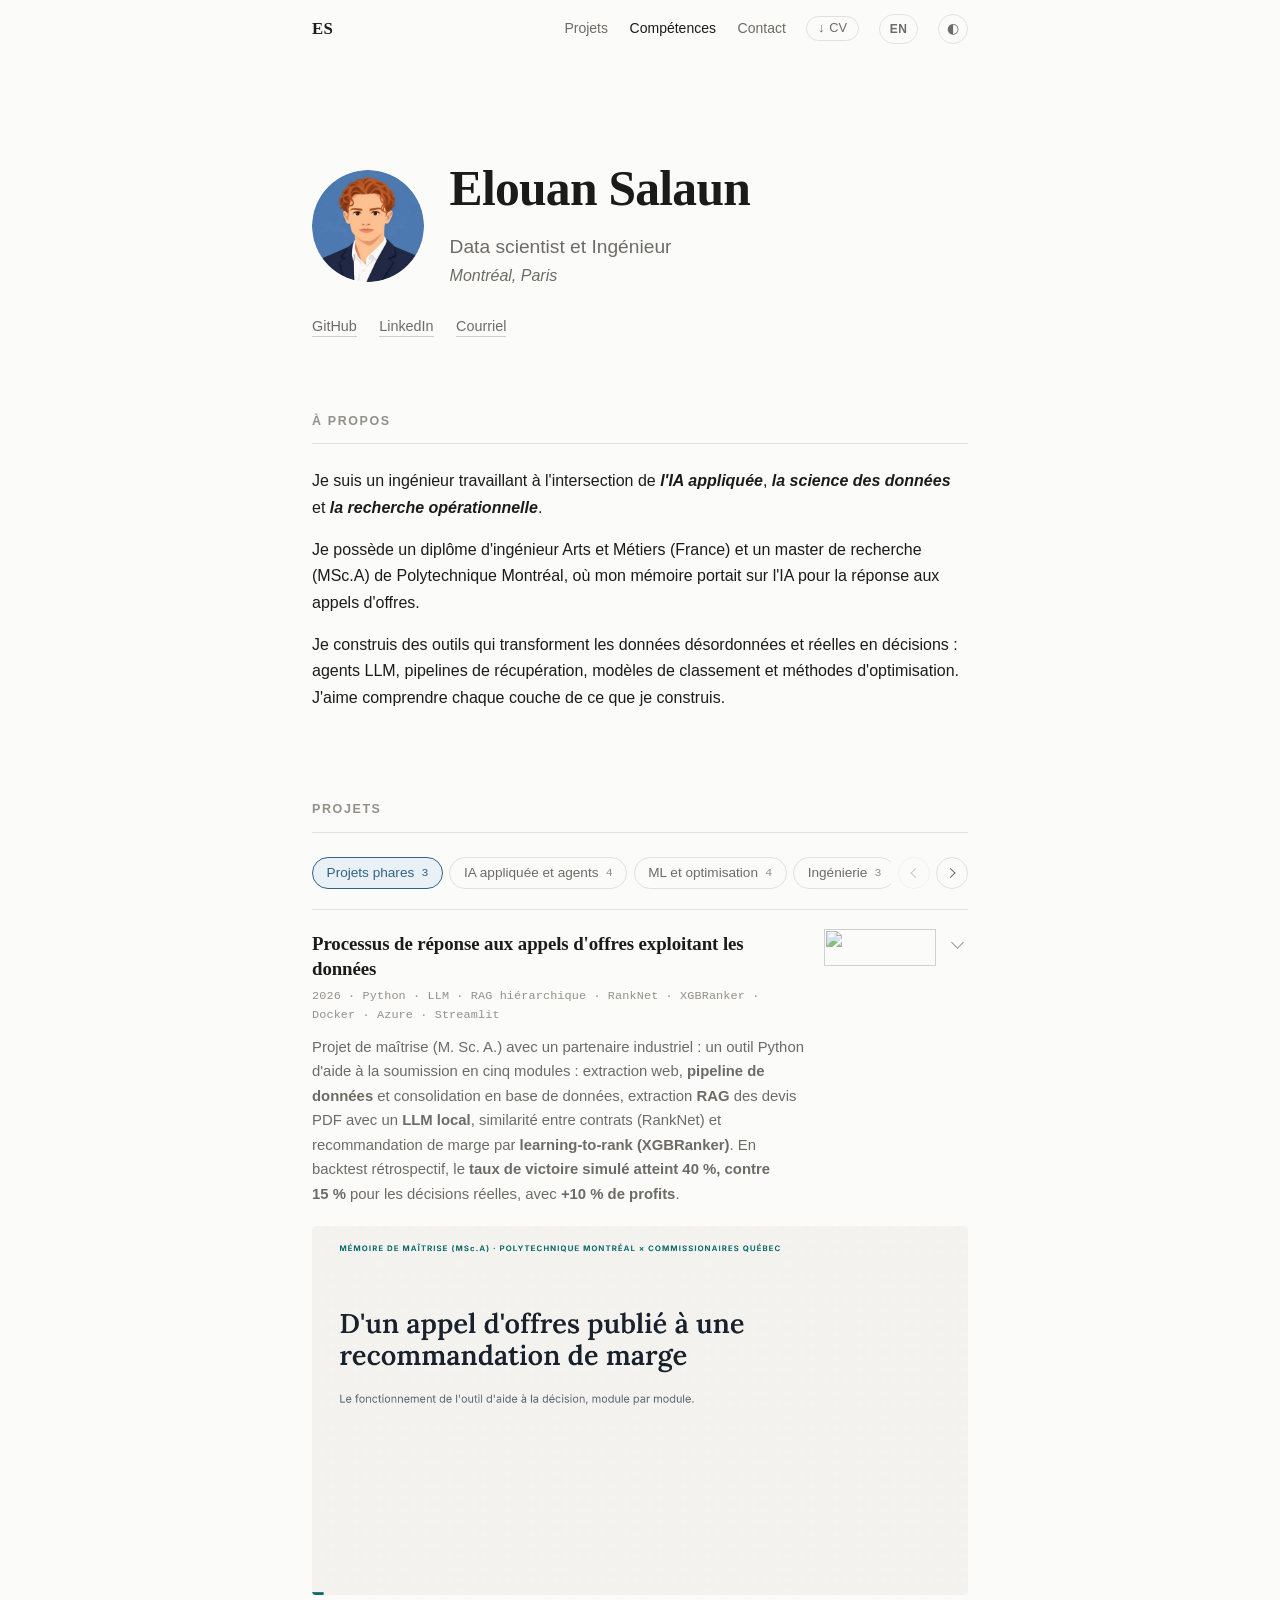
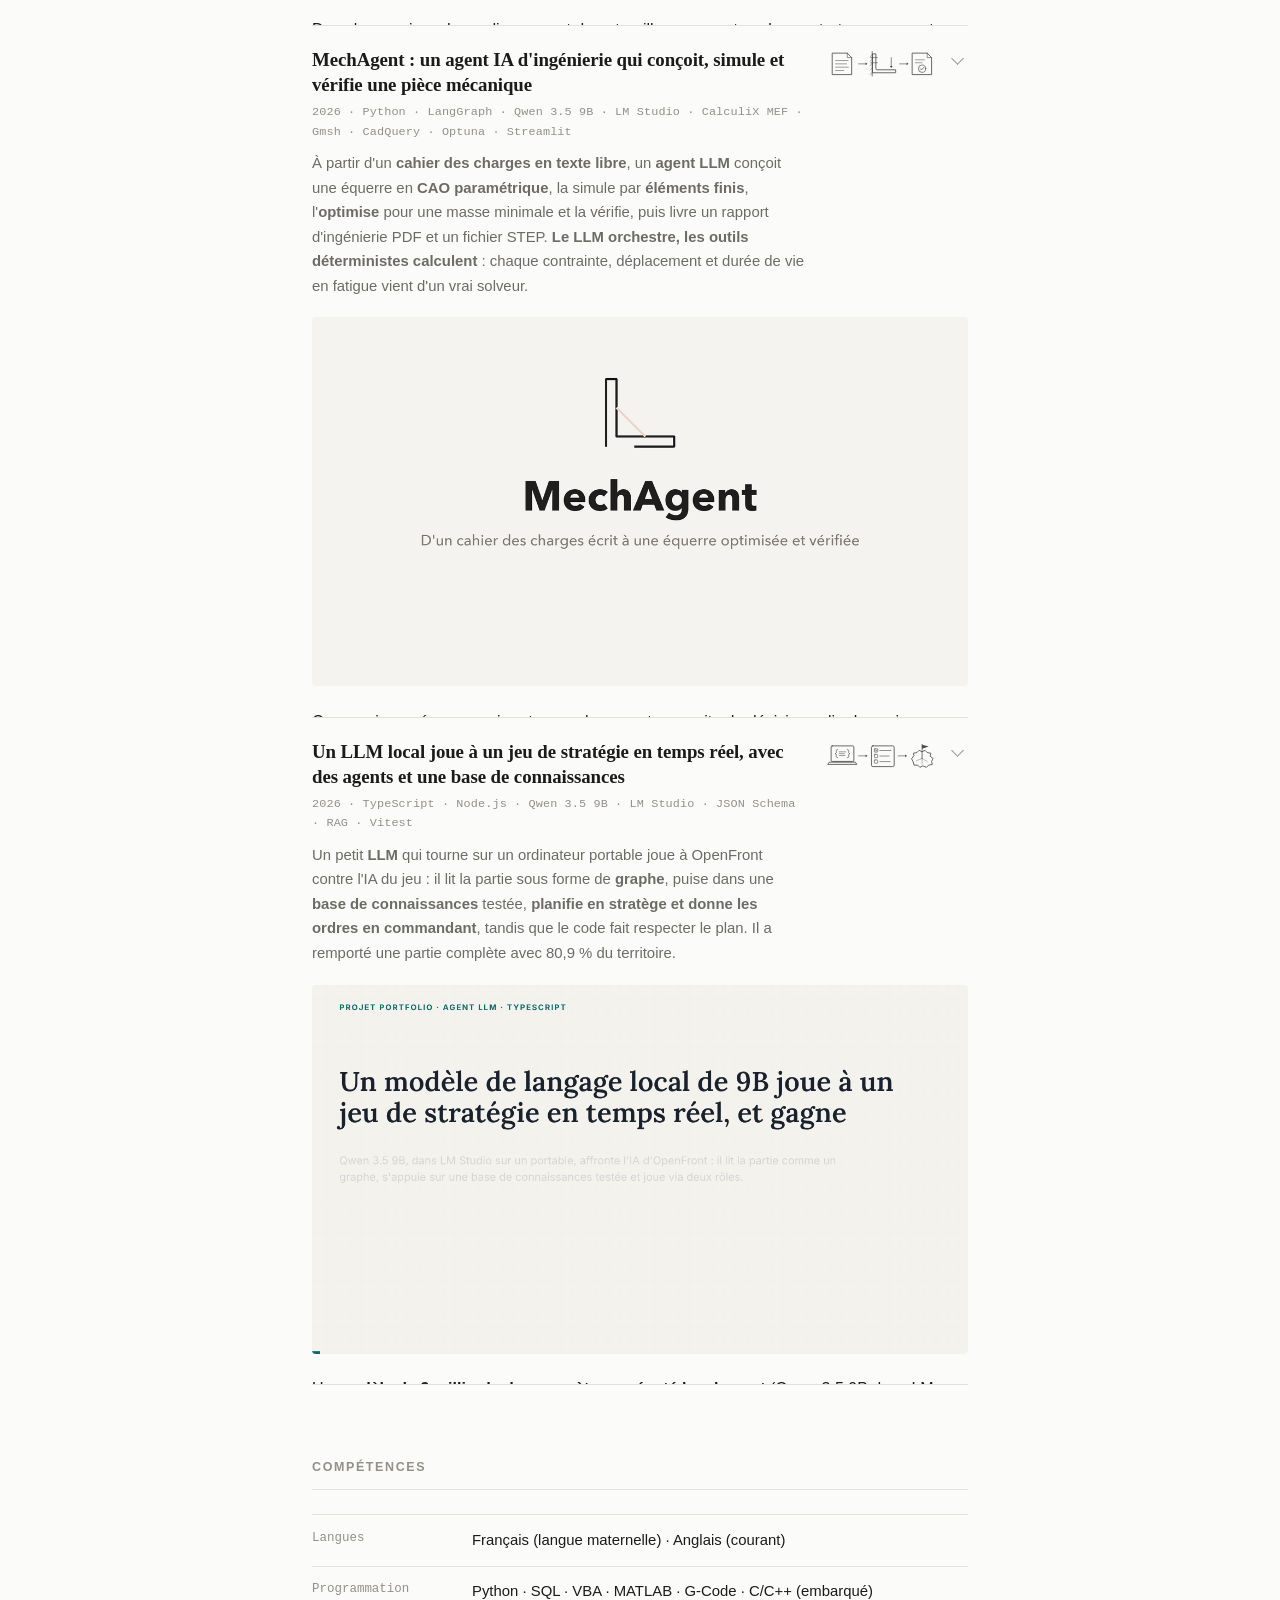
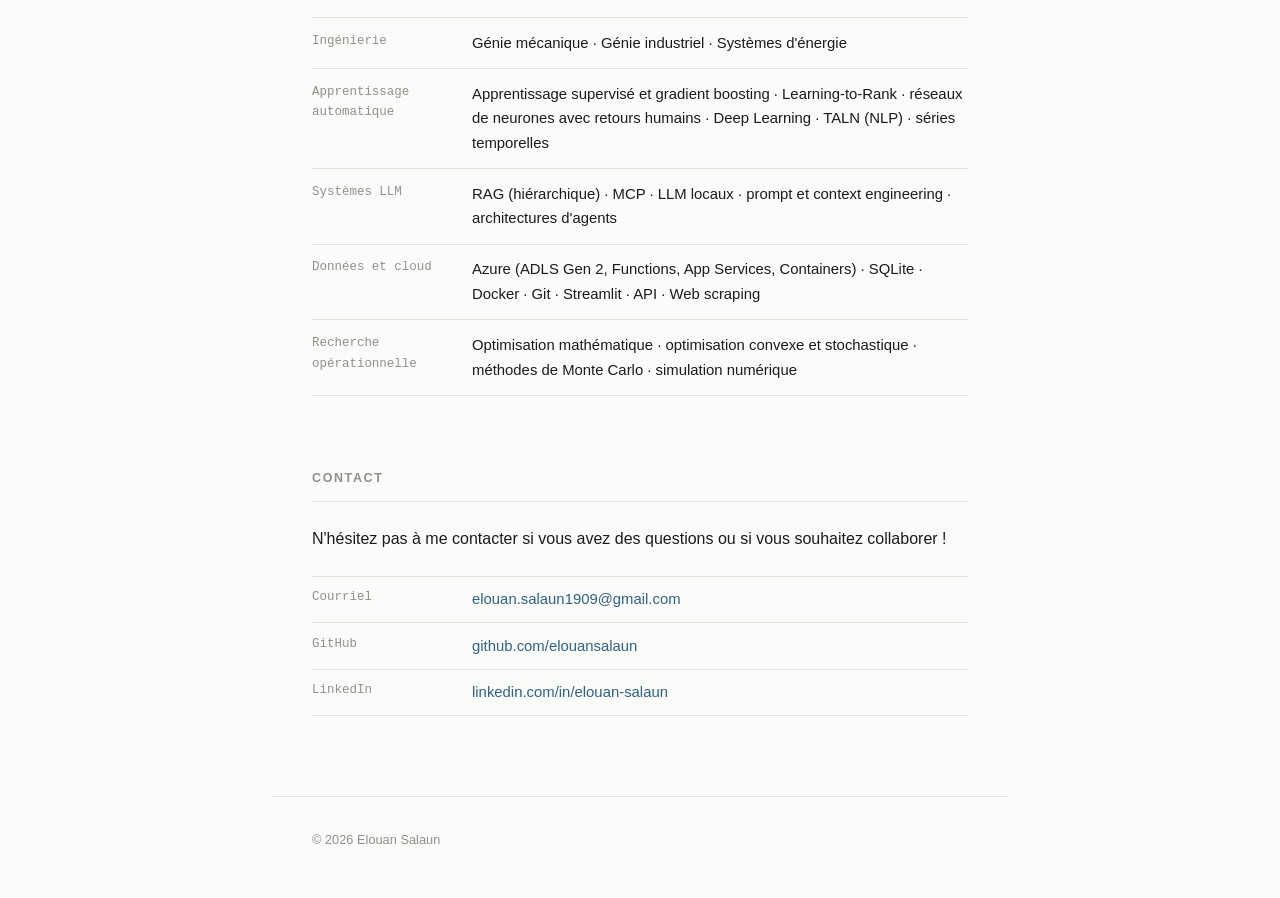
==== commit 28db6e25: "adding robot project" ====
--- a/fr/index.html
+++ b/fr/index.html
@@ -981,6 +981,210 @@
         <!-- ==================== CATEGORY: ML ET OPTIMISATION ==================== -->
         <div class="cat-slide" id="cat-ml" role="tabpanel" aria-labelledby="cat-ml-tab">
           <p class="cat-label">ML et optimisation</p>
+
+          <!-- ---------- PROJECT: ROBOT ARM WORLD MODEL ---------- -->
+          <article class="project" id="p-robot-arm">
+            <h3 class="project-heading">
+              <button class="project-head" id="p-robot-arm-btn" type="button"
+                      aria-expanded="false" aria-controls="p-robot-arm-panel">
+                <span class="project-name">Bras robotique de prise et dépose : apprentissage par renforcement contre modèle du monde appris</span>
+                <span class="project-meta">2025 · Python · MuJoCo · PyTorch · SAC · Stable-Baselines3 · modèle du monde · MPC · OpenCV</span>
+                <span class="project-summary">Un <b>bras robotique simulé à 6 degrés de liberté</b> repère un objet avec une <b>caméra RGB-D</b>, le saisit et le dépose sur une plateforme, alors que la forme, la masse, le frottement et les positions changent à chaque épisode. Tout est construit de zéro pour comparer trois contrôleurs : une <b>cinématique inverse scriptée</b>, une politique d'<b>apprentissage par renforcement SAC</b> et un <b>MPC à travers un modèle du monde appris</b>. Sur des positions jamais vues, le modèle du monde conserve <b>64 % de réussite contre 16 %</b> pour la politique.</span>
+                <img class="project-icon" src="../assets/img/icon_project_robot.svg" alt="" aria-hidden="true">
+                <span class="chevron" aria-hidden="true"></span>
+              </button>
+            </h3>
+
+            <img class="project-preview" src="../assets/img/RobotArm/robot_world_model_explained.gif" alt="Explication animée du projet de bras robotique : un bras simulé voit un objet avec une caméra, et un contrôleur scripté, une politique d'apprentissage par renforcement et un planificateur utilisant un modèle du monde appris le saisissent chacun pour le déposer sur une plateforme cible." width="1200" height="675" loading="lazy" decoding="async">
+
+            <div class="panel" id="p-robot-arm-panel" role="region" aria-labelledby="p-robot-arm-btn">
+              <div class="panel-inner">
+
+                <div class="rk">
+
+                  <div class="rk-top">
+                    <p>Un robot doit-il apprendre une politique qui associe des actions aux états, ou apprendre comment le monde réagit et planifier à travers ce modèle ? Pour le savoir, j'ai construit toute la chaîne de zéro : modèle du robot, cinématique, perception, apprentissage par renforcement, modèle de dynamique appris et planificateur. Un bras simulé doit trouver un objet, le saisir et le déposer sur une cible, et <strong>trois contrôleurs sont comparés sur les mêmes épisodes de test figés</strong>, y compris dans des conditions jamais vues à l'entraînement. Tout tourne dans MuJoCo sur deux cœurs de processeur, sans robot et sans GPU.</p>
+
+                    <div class="rk-facts">
+                      <div class="rk-fact"><b>64 % contre 16 %</b><span>de réussite sur des positions d'objet jamais vues : planification par le modèle du monde contre la politique SAC</span></div>
+                      <div class="rk-fact"><b>70 → 88 %</b><span>sur des objets jamais vus, une fois que le planificateur pénalise le désaccord entre les modèles de son ensemble</span></div>
+                      <div class="rk-fact"><b>≈1 mm</b><span>de localisation de l'objet à partir d'une seule image RGB-D, malgré le bruit, les changements d'éclairage et l'encombrement</span></div>
+                    </div>
+                  </div>
+
+                  <div class="rk-sec">
+                    <span class="rk-eyebrow">01 — Fonctionnement</span>
+                    <div class="rk-col">
+                      <h4>Une tâche, trois contrôleurs, un banc d'essai</h4>
+                      <p>Chaque épisode est un scénario tiré d'une configuration : forme, taille, masse et frottement de l'objet, positions de l'objet et de la cible. La caméra transforme une image RGB-D en position, lacet et taille de l'objet par rétroprojection de la profondeur, segmentation par couleur et ajustement géométrique. Les trois contrôleurs reçoivent ensuite le même état et sont évalués avec la même récompense.</p>
+                    </div>
+
+                    <div class="rk-tablewrap">
+                      <table class="rk-prose">
+                        <caption>Les trois contrôleurs.</caption>
+                        <thead>
+                          <tr><th>Contrôleur</th><th>Comment il décide</th></tr>
+                        </thead>
+                        <tbody>
+                          <tr><td>Scripté</td><td>Phases écrites à la main, trajectoires cartésiennes à jerk minimal, cinématique inverse analytique, et une nouvelle tentative quand une saisie échoue</td></tr>
+                          <tr><td>SAC</td><td>Une politique neuronale entraînée par apprentissage par renforcement, 300k pas avec 100 démonstrations scriptées mêlées à chaque lot</td></tr>
+                          <tr><td>MPC</td><td>Planifie à travers un modèle de dynamique appris, un ensemble de 5 réseaux de neurones, et replanifie à chaque pas</td></tr>
+                        </tbody>
+                      </table>
+                    </div>
+
+                    <figure>
+                      <div class="rk-frame">
+                        <svg viewBox="0 44 940 246" role="img" aria-label="La boucle de commande prédictive. La caméra RGB-D estime la pose de l'objet à environ 1 mm près ; l'état de 33 dimensions va à un planificateur par méthode d'entropie croisée, qui envoie 256 séquences d'actions candidates de 0,5 s à un ensemble de 5 réseaux de neurones ; l'ensemble renvoie les états prédits et leur dispersion, chaque séquence est notée par la récompense moins une pénalité sur le désaccord de l'ensemble, et seule la première action de la meilleure séquence est appliquée au bras simulé avant de replanifier, environ 190 ms par décision.">
+                          <defs>
+                            <marker id="ra-c" viewBox="0 0 10 10" refX="9" refY="5" markerWidth="7" markerHeight="7" orient="auto-start-reverse">
+                              <path d="M0,0 L10,5 L0,10 z" fill="currentColor"/>
+                            </marker>
+                            <marker id="ra-h" viewBox="0 0 10 10" refX="9" refY="5" markerWidth="7" markerHeight="7" orient="auto-start-reverse">
+                              <path d="M0,0 L10,5 L0,10 z" fill="var(--hedge)"/>
+                            </marker>
+                          </defs>
+
+                          <g font-family="IBM Plex Mono, monospace" text-anchor="middle">
+                            <rect x="14" y="70" width="156" height="72" rx="2" fill="none" stroke="currentColor" stroke-width="1.2" stroke-dasharray="4 3" opacity=".85"/>
+                            <text x="92" y="96" fill="currentColor" font-size="11.5">caméra RGB-D</text>
+                            <text x="92" y="114" fill="currentColor" font-size="10" opacity=".65">segmentation</text>
+                            <text x="92" y="128" fill="currentColor" font-size="10" opacity=".65">pose ≈ 1 mm</text>
+
+                            <rect x="214" y="70" width="140" height="72" rx="2" fill="none" stroke="currentColor" stroke-width="1.4"/>
+                            <text x="284" y="96" fill="currentColor" font-size="11.5">état</text>
+                            <text x="284" y="114" fill="currentColor" font-size="10" opacity=".65">33 dimensions</text>
+                            <text x="284" y="128" fill="currentColor" font-size="10" opacity=".65">objet, pince</text>
+
+                            <rect x="398" y="70" width="170" height="72" rx="2" fill="none" stroke="var(--hedge)" stroke-width="2"/>
+                            <text x="483" y="96" fill="var(--hedge)" font-size="11.5">planificateur CEM</text>
+                            <text x="483" y="114" fill="var(--hedge)" font-size="10" opacity=".85">256 séquences</text>
+                            <text x="483" y="128" fill="var(--hedge)" font-size="10" opacity=".85">de 0,5 s chacune</text>
+
+                            <rect x="672" y="58" width="170" height="72" rx="2" fill="none" stroke="currentColor" stroke-width="1" opacity=".4"/>
+                            <rect x="666" y="64" width="170" height="72" rx="2" fill="var(--surface)" stroke="currentColor" stroke-width="1.1" opacity=".7"/>
+                            <rect x="660" y="70" width="170" height="72" rx="2" fill="var(--surface)" stroke="currentColor" stroke-width="1.6"/>
+                            <text x="745" y="96" fill="currentColor" font-size="11.5">modèle du monde</text>
+                            <text x="745" y="114" fill="currentColor" font-size="10" opacity=".65">ensemble de 5 MLP</text>
+                            <text x="745" y="128" fill="currentColor" font-size="10" opacity=".65">état suivant, contact</text>
+
+                            <rect x="398" y="214" width="170" height="60" rx="2" fill="none" stroke="currentColor" stroke-width="1.4"/>
+                            <text x="483" y="240" fill="currentColor" font-size="11.5">bras MuJoCo</text>
+                            <text x="483" y="258" fill="currentColor" font-size="10" opacity=".65">6 ddl + pince</text>
+                          </g>
+
+                          <g stroke="currentColor" stroke-width="1.4" fill="none" opacity=".6" marker-end="url(#ra-c)">
+                            <line x1="170" y1="106" x2="212" y2="106"/>
+                            <line x1="354" y1="106" x2="396" y2="106"/>
+                            <path d="M398,244 L92,244 L92,146"/>
+                          </g>
+                          <g stroke="var(--hedge)" stroke-width="1.5" fill="none" marker-end="url(#ra-h)">
+                            <line x1="568" y1="94" x2="656" y2="94"/>
+                            <line x1="660" y1="124" x2="572" y2="124"/>
+                            <line x1="483" y1="142" x2="483" y2="210"/>
+                          </g>
+
+                          <g font-family="Source Sans 3, sans-serif" font-size="10.5" fill="currentColor" opacity=".6">
+                            <text x="614" y="84" text-anchor="middle">séquences</text>
+                            <text x="614" y="158" text-anchor="middle">états, dispersion</text>
+                            <text x="475" y="182" text-anchor="end">première action seulement</text>
+                            <text x="245" y="236" text-anchor="middle">replanifie à chaque pas · ≈190 ms par décision</text>
+                          </g>
+                          <text x="745" y="196" text-anchor="middle" font-family="IBM Plex Mono, monospace" font-size="10.5" fill="var(--hedge)">score = récompense − λ · désaccord</text>
+                        </svg>
+                      </div>
+                      <figcaption><b>Planifier à travers un modèle appris.</b> Le désaccord de l'ensemble mesure à quel point le modèle s'éloigne de ce qu'il a vu à l'entraînement ; l'ajouter au coût éloigne le planificateur des actions que le modèle ne sait pas prédire.</figcaption>
+                    </figure>
+
+                    <figure>
+                      <div class="rk-frame rk-frame--img">
+                        <img src="../assets/img/RobotArm/controllers_comparison.gif" alt="Trois simulations côte à côte du même scénario : le contrôleur scripté, la politique SAC et le planificateur MPC amènent chacun le bras jusqu'à un cube rouge sur une table, le saisissent et le déposent sur une plateforme verte." width="720" height="180" loading="lazy" decoding="async">
+                      </div>
+                      <figcaption><b>Le même scénario, trois contrôleurs :</b> scripté (cinématique inverse et trajectoires), SAC et MPC avec le modèle du monde.</figcaption>
+                    </figure>
+                  </div>
+
+                  <div class="rk-sec">
+                    <span class="rk-eyebrow">02 — Compétences</span>
+                    <ul class="rk-plain">
+                      <li><b>Robotique.</b> Un bras MJCF avec une pince à deux doigts, des servos en position et des contacts réglés ; cinématique directe et jacobienne identiques à MuJoCo à 10⁻¹⁵ près, cinématique inverse analytique renvoyant les 8 branches, et moindres carrés amortis à chaque pas de commande.</li>
+                      <li><b>Vision par ordinateur.</b> Position, lacet et taille de l'objet à partir d'une seule image RGB-D, testés sous bruit de profondeur, pixels manquants, changements d'éclairage et distracteurs occultants.</li>
+                      <li><b>Apprentissage par renforcement.</b> Un environnement Gymnasium et SAC (Stable-Baselines3). SAC seul n'a jamais appris à saisir ; mêler des démonstrations scriptées à chaque lot (RLPD) l'a amené à 85–100 % de réussite en validation.</li>
+                      <li><b>Modèles du monde et planification.</b> Un ensemble de 5 MLP prédisant l'état suivant et le risque d'un contact indésirable, entraîné sur environ 120 000 transitions ; un planificateur par méthode d'entropie croisée avec un coût tenant compte de l'incertitude.</li>
+                      <li><b>Évaluation.</b> Jeux de test figés, intervalles de confiance de Wilson à 95 %, 3 graines, instantanés du simulateur rejouables, longues tâches reprenables et tests unitaires, de la cinématique au modèle du monde.</li>
+                    </ul>
+                  </div>
+
+                  <div class="rk-sec">
+                    <span class="rk-eyebrow">03 — Résultats</span>
+
+                    <div class="rk-tablewrap">
+                      <table>
+                        <caption>Taux de réussite sur les mêmes 50 épisodes de test par condition ; SAC est regroupé sur 3 graines. « Avec caméra » utilise la pose estimée de l'objet au lieu de la vraie.</caption>
+                        <thead>
+                          <tr><th>Contrôleur</th><th>Nominal</th><th>Nouvelles positions</th><th>Nouveaux objets</th><th>Plus lourd, glissant</th><th>Avec caméra</th></tr>
+                        </thead>
+                        <tbody>
+                          <tr><td>Scripté (IK)</td><td>100 %</td><td>100 %</td><td>100 %</td><td>100 %</td><td>96 %</td></tr>
+                          <tr><td>SAC</td><td>86 %</td><td class="rk-bad">16 %</td><td>69 %</td><td>83 %</td><td>60 %</td></tr>
+                          <tr><td>MPC</td><td>86 %</td><td class="rk-good">64 %</td><td>70 %</td><td>84 %</td><td>68 %</td></tr>
+                          <tr class="rk-hero"><td>MPC + pénalité d'incertitude</td><td>80 %</td><td>58 %</td><td class="rk-good">88 %</td><td class="rk-good">96 %</td><td>64 %</td></tr>
+                        </tbody>
+                      </table>
+                    </div>
+
+                    <ul class="rk-plain">
+                      <li><b>Égaux à l'entraînement, différents en dehors.</b> SAC et MPC atteignent tous deux 86 % sur la distribution d'entraînement, mais la politique n'extrapole pas aux positions qu'elle n'a jamais vues (16 %), alors que la dynamique apprise se transpose (64 %).</li>
+                      <li><b>L'incertitude du modèle paie sur des dynamiques nouvelles.</b> Pénaliser le désaccord entre les membres de l'ensemble fait gagner 12 à 18 points sur les objets et la physique jamais vus, pour un faible coût sur les cas connus.</li>
+                      <li><b>La caméra suffit au script, pas aux contrôleurs appris.</b> La localisation est d'environ 1 mm, mais SAC et MPC perdent 18 à 26 points car ils s'appuient sur des grandeurs que la caméra mesure mal, comme les vitesses et l'orientation des objets symétriques.</li>
+                      <li><b>Le contrôleur scripté est la référence</b>, il n'échoue jamais ici, mais il encode toute la tâche à la main et c'est le plus lent ; SAC est le plus rapide (34 pas contre 60) et environ 400 fois moins coûteux par décision que le MPC.</li>
+                    </ul>
+
+                    <div class="rk-shots">
+                      <figure>
+                        <div class="rk-frame rk-frame--img">
+                          <img src="../assets/img/RobotArm/sac_learning_curves.png" alt="Réussite de SAC en validation sur 40 scénarios figés en fonction du nombre de pas d'environnement : SAC avec démonstrations, moyenné sur 3 graines, monte de 0 à environ 90 % à 300 000 pas, tandis que SAC partant de zéro reste à 0 tout du long." width="902" height="572" loading="lazy" decoding="async">
+                        </div>
+                        <figcaption><b>Les démonstrations font apprendre SAC.</b> Seul, il ne saisit jamais ; avec des démonstrations dans chaque lot, il atteint environ 90 %.</figcaption>
+                      </figure>
+                      <figure>
+                        <div class="rk-frame rk-frame--img">
+                          <img src="../assets/img/RobotArm/uncertainty_sweep.png" alt="Taux de réussite du MPC en fonction du poids du désaccord de l'ensemble dans le coût de planification, de 0 à 0,2 : sur les nouveaux objets il passe de 70 % à 90 % à 0,1 puis retombe à 68 % à 0,2 ; en condition nominale il baisse lentement de 86 % à 66 %." width="853" height="572" loading="lazy" decoding="async">
+                        </div>
+                        <figcaption><b>Jusqu'où faire confiance au modèle.</b> Une pénalité modérée aide sur les nouveaux objets ; trop forte, elle rend le planificateur trop prudent partout.</figcaption>
+                      </figure>
+                    </div>
+
+                    <figure>
+                      <div class="rk-frame rk-frame--img">
+                        <img src="../assets/img/RobotArm/world_model_error.png" alt="Deux graphiques en échelle logarithmique de l'erreur médiane de prédiction en boucle ouverte du modèle du monde sur des épisodes de test, pour la position de l'objet et celle de la pince, à 1, 5 et 10 pas de 50 ms. Le modèle reste entre environ 0,3 et 8 mm, en mouvement libre comme en contact, alors qu'une référence « rien ne bouge » atteint 50 à 100 mm à 10 pas." width="1376" height="739" loading="lazy" decoding="async">
+                      </div>
+                      <figcaption><b>Le modèle du monde, en boucle ouverte.</b> Moins de 1 cm d'erreur sur 0,5 s, contre 50 à 100 mm en supposant que rien ne bouge dès que le bras ou l'objet est en mouvement ; la dispersion de l'ensemble suit l'erreur réelle (corrélation logarithmique de 0,76), ce sur quoi repose la pénalité du planificateur.</figcaption>
+                    </figure>
+
+                    <figure>
+                      <div class="rk-frame rk-frame--img">
+                        <img src="../assets/img/RobotArm/perception_detections.jpg" alt="Six vues caméra de la table avec l'objet détecté marqué par son centre et une ligne jaune de lacet : bruit nul, réaliste, d'éclairage et fort sur le cube ou le cylindre nominal, une nouvelle forme d'objet, et une scène encombrée avec des objets gris distracteurs près de la cible." width="1440" height="720" loading="lazy" decoding="async">
+                      </div>
+                      <figcaption><b>Perception sous bruit et encombrement.</b> Position et lacet détectés dessinés sur l'image de la caméra, d'une image propre à un bruit fort et à des distracteurs occultants.</figcaption>
+                    </figure>
+
+                    <ul class="rk-plain">
+                      <li><b>Des bogues que seule la boucle complète révèle.</b> Un planificateur exploitant la récompense en lançant les objets sur la plateforme ; une distribution d'échantillonnage incapable d'exprimer « descendre, puis rester immobile » ; une erreur caméra de 1 mm transformée en entrée à 10 sigmas pour la politique par sa normalisation des entrées.</li>
+                    </ul>
+                  </div>
+
+                  <p class="rk-foot">Projet personnel, en simulation uniquement. Jeux de test figés et intervalles de confiance à 95 % partout : un premier test sur 20 épisodes montrait une amélioration qui a disparu sur 50 épisodes.</p>
+
+                </div>
+
+                <p class="project-links">
+                  <a href="https://github.com/elouansalaun/Robotic_arm_rl_wm">Dépôt ↗</a>
+                </p>
+
+              </div>
+            </div>
+          </article>
 
           <!-- ---------- PROJECT: FROM NEURON TO AGI ---------- -->
           <article class="project" id="p-neuron-agi">
